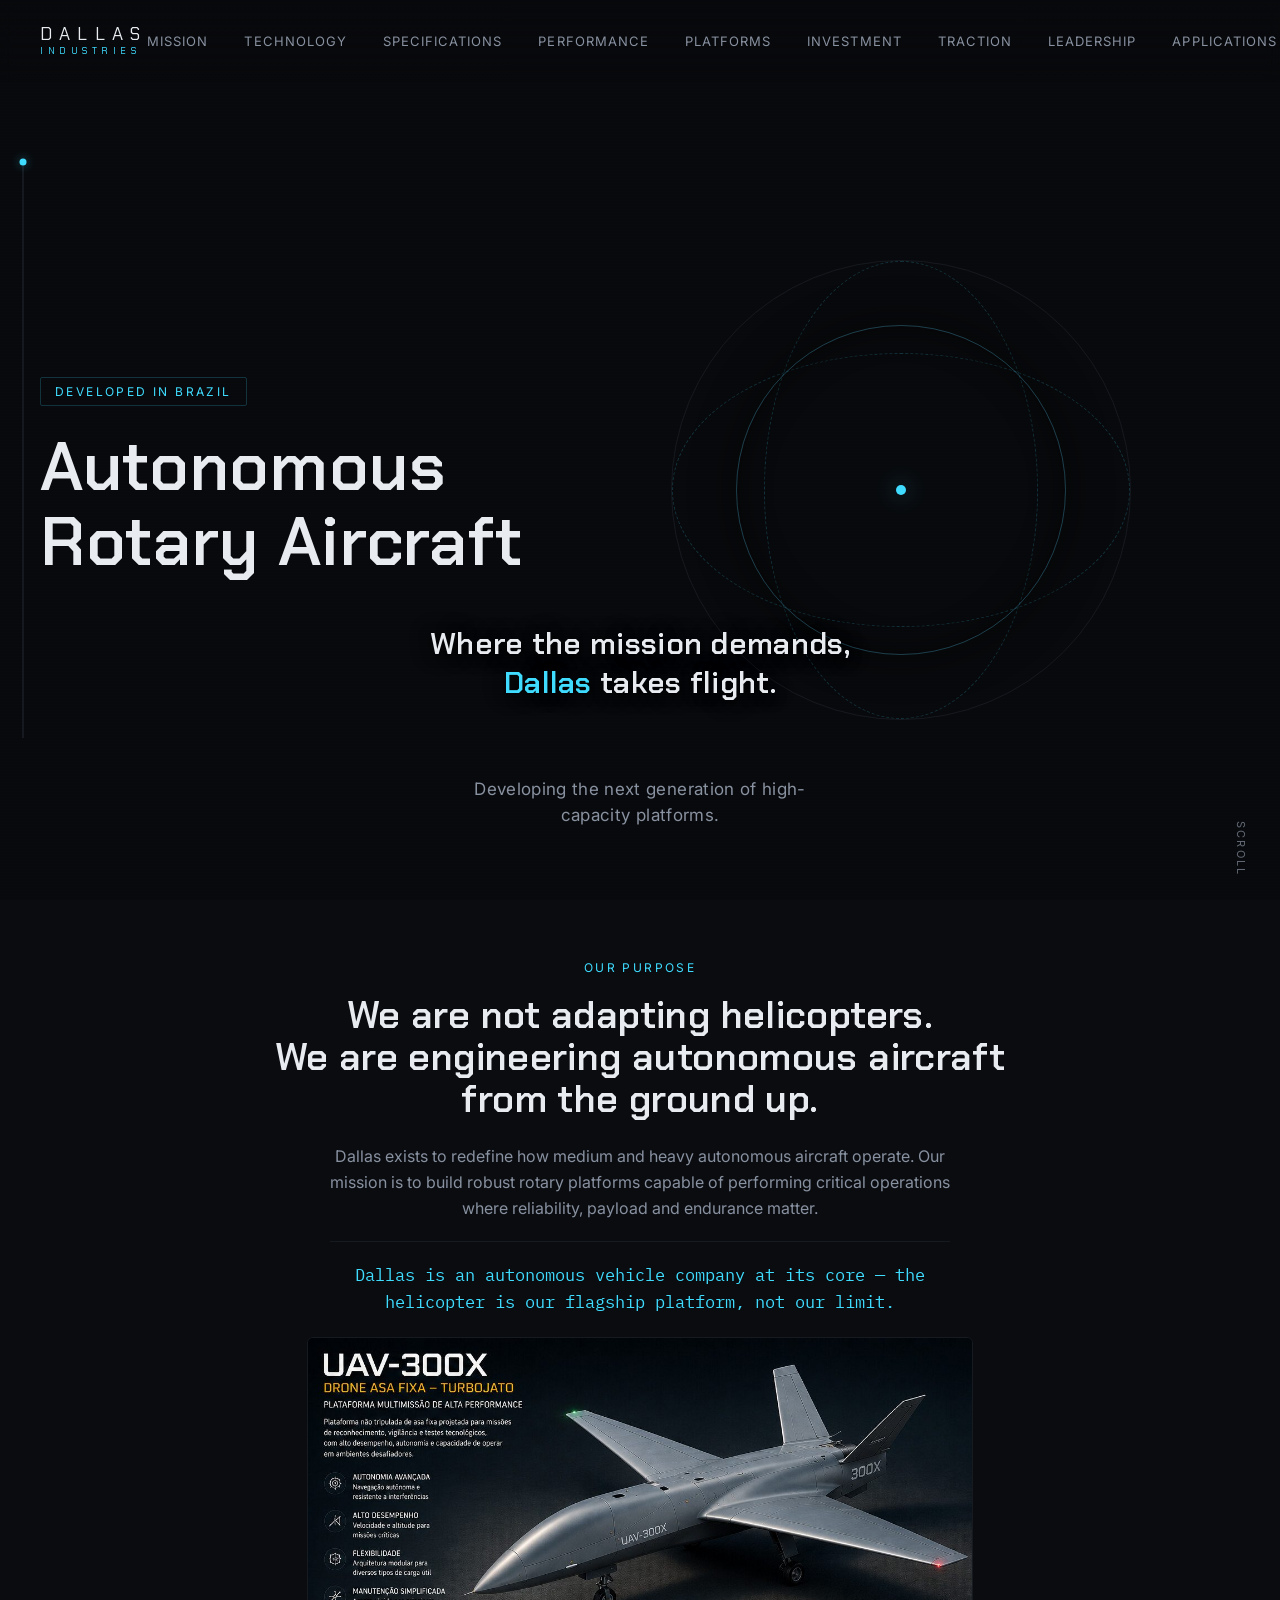
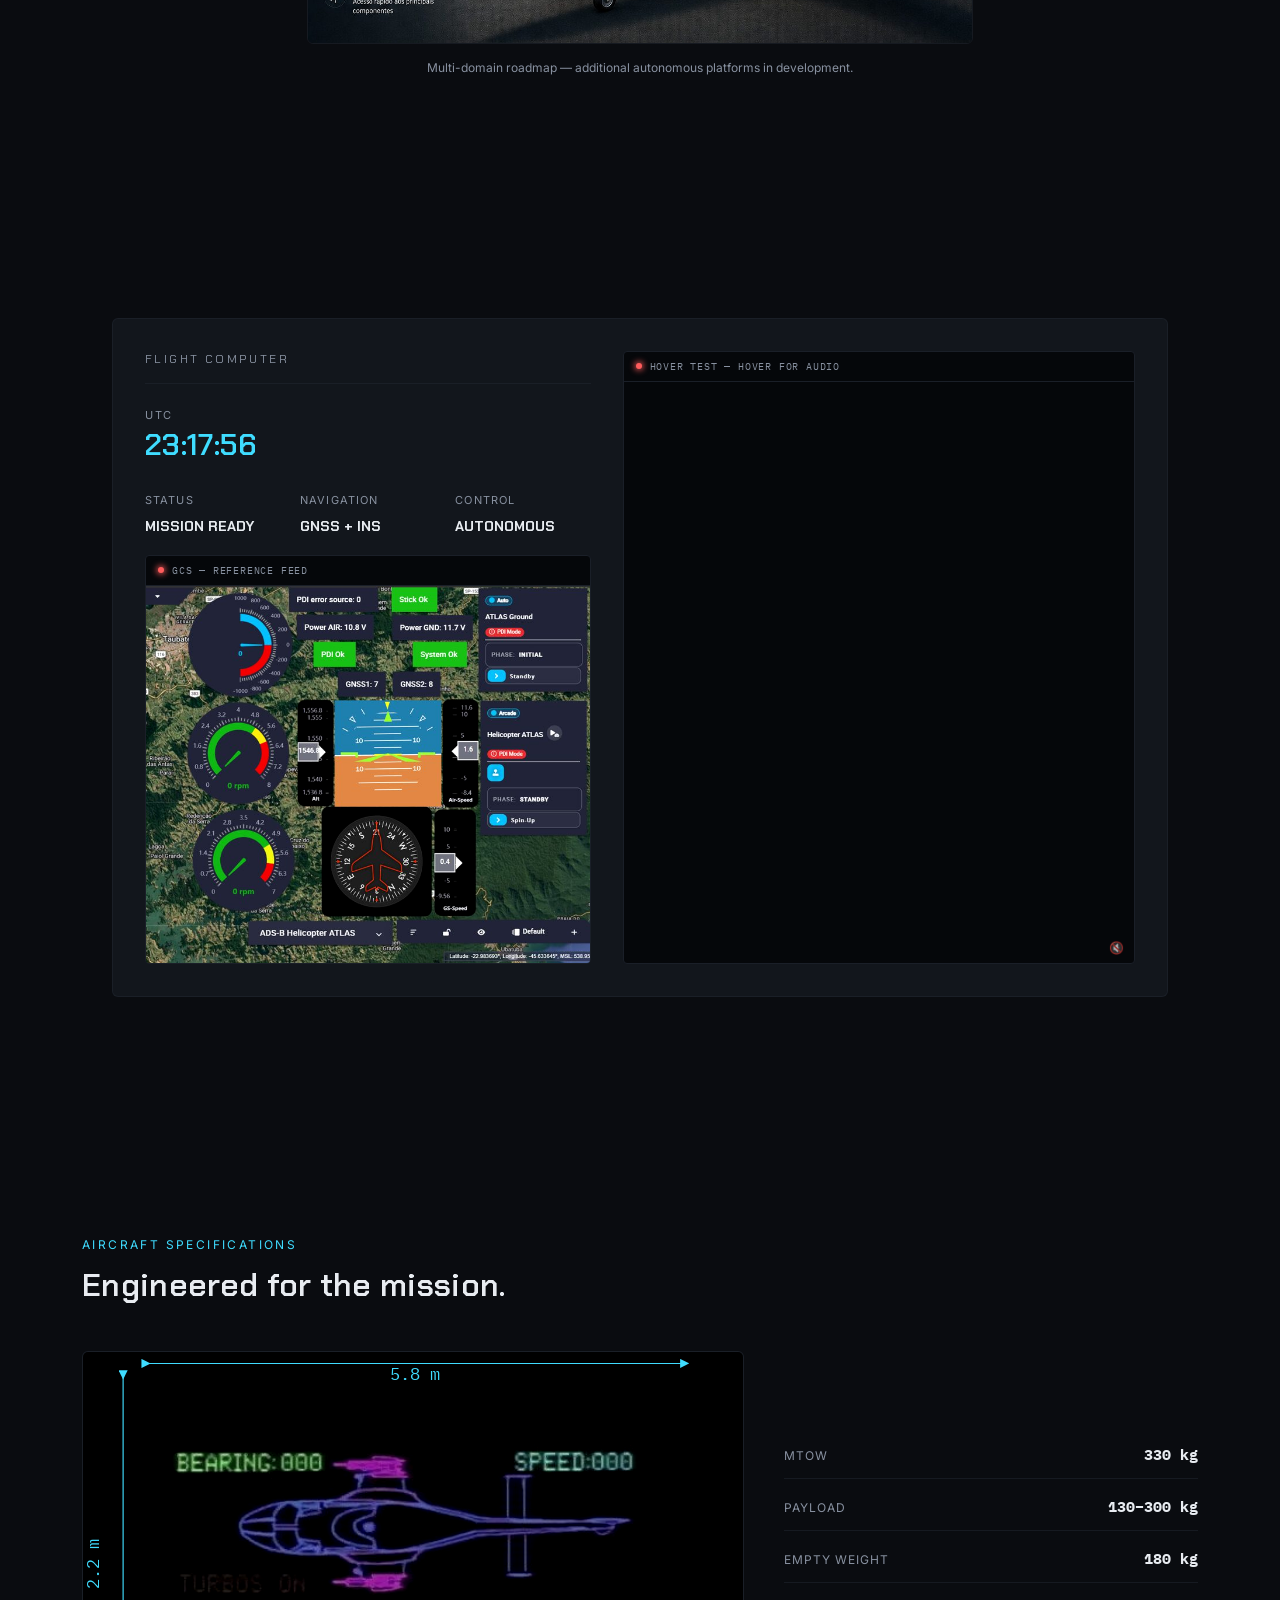
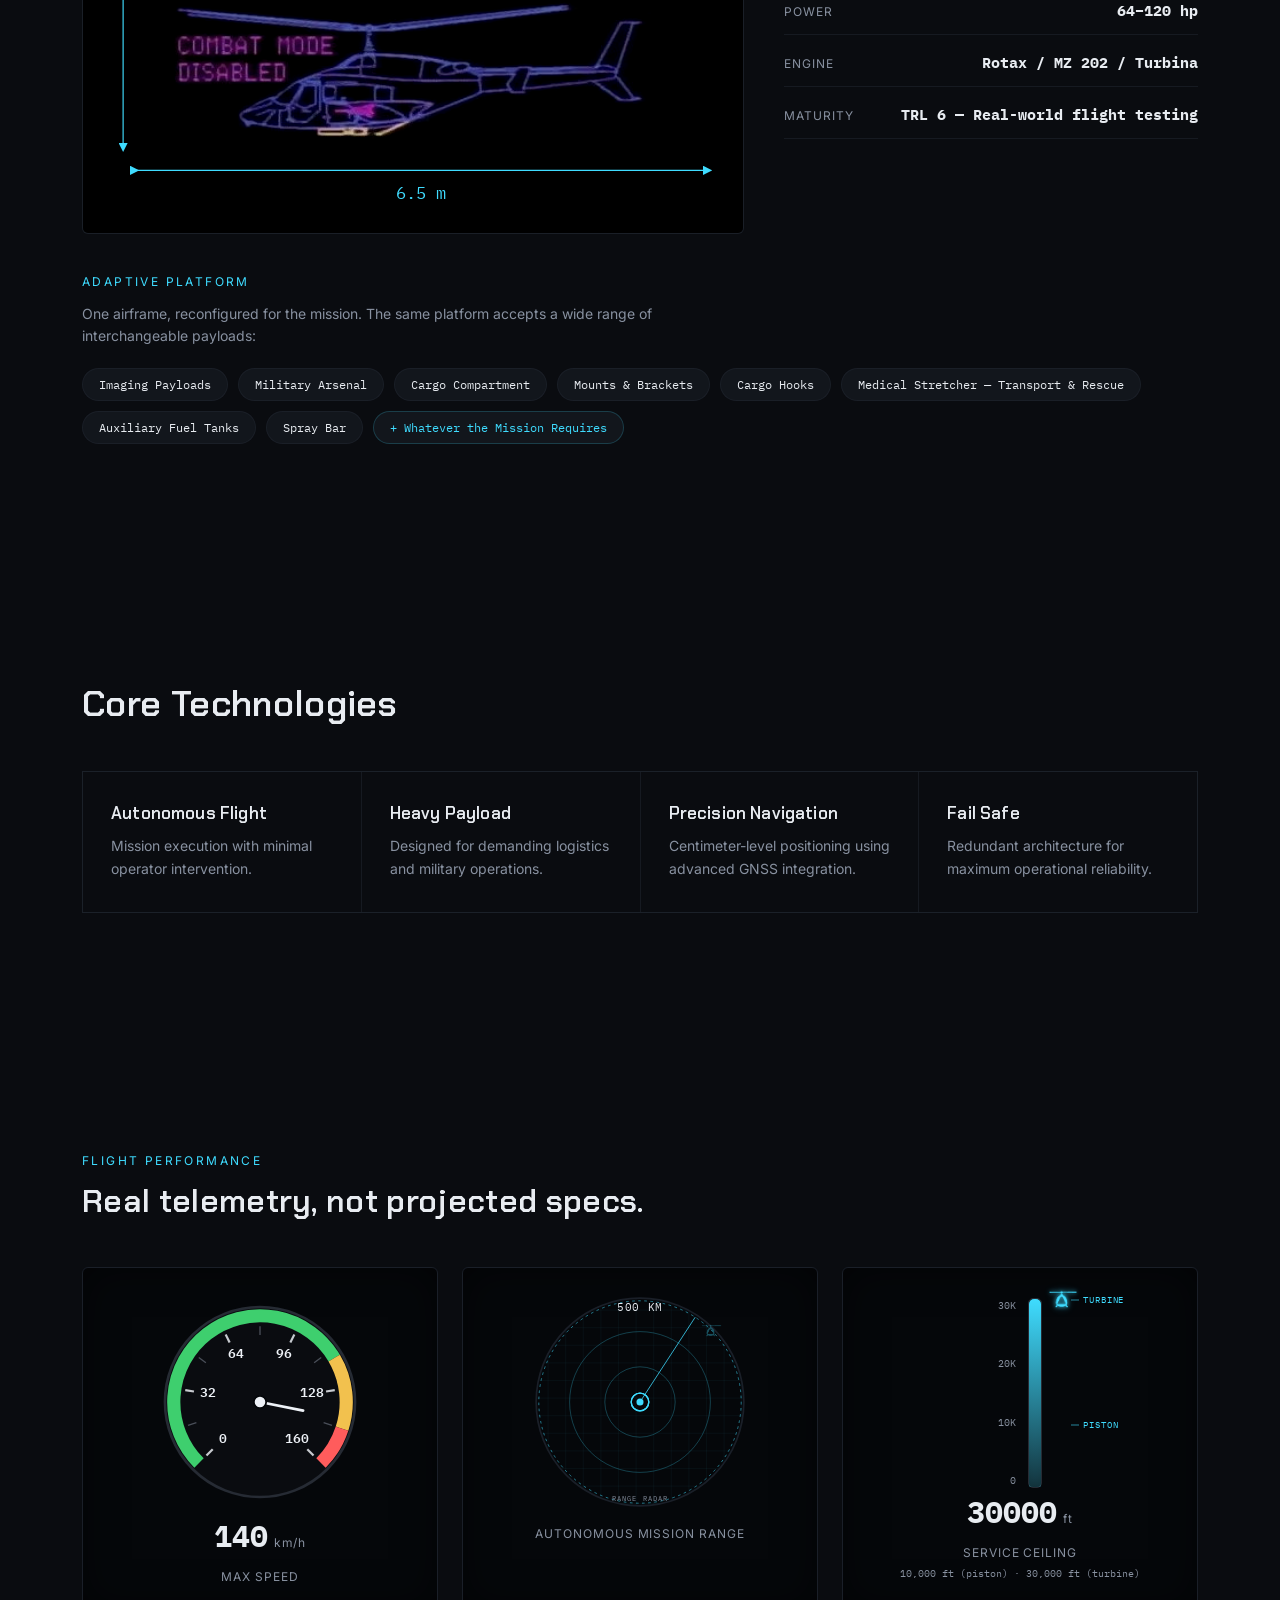
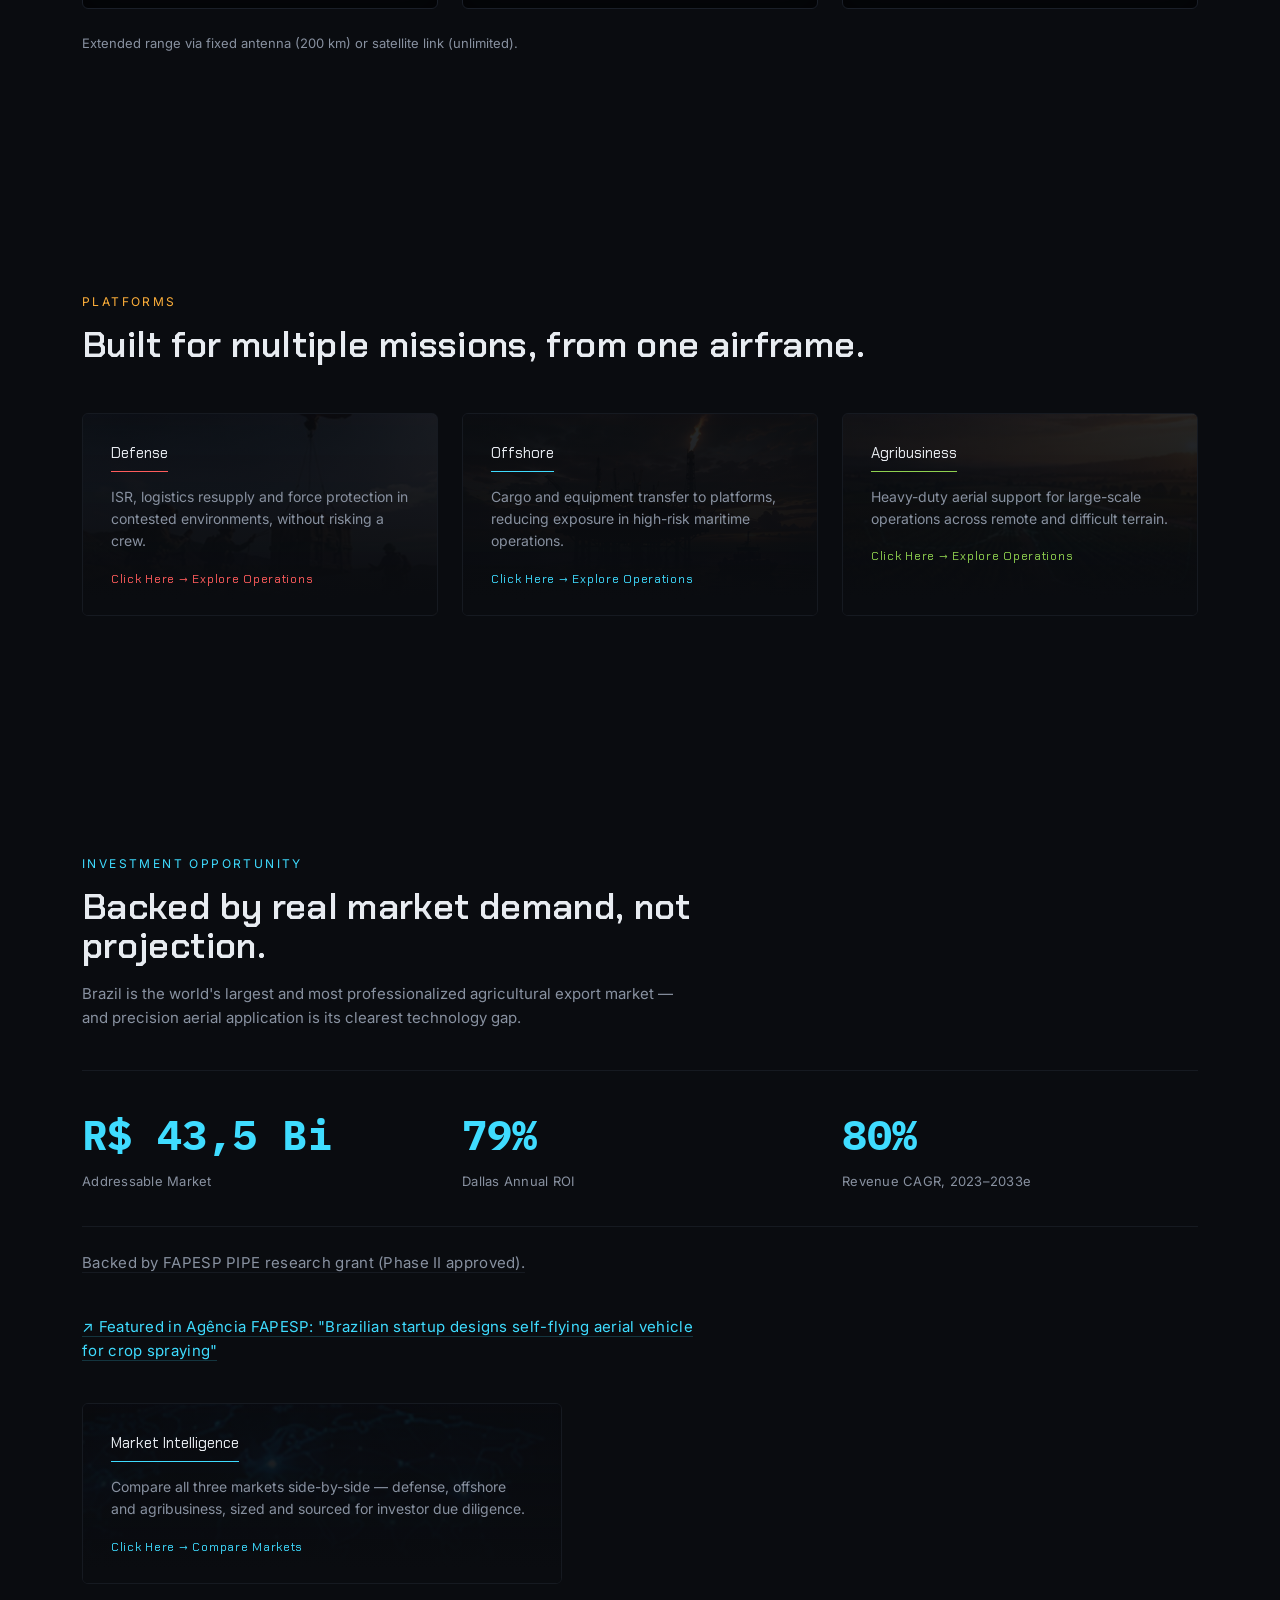
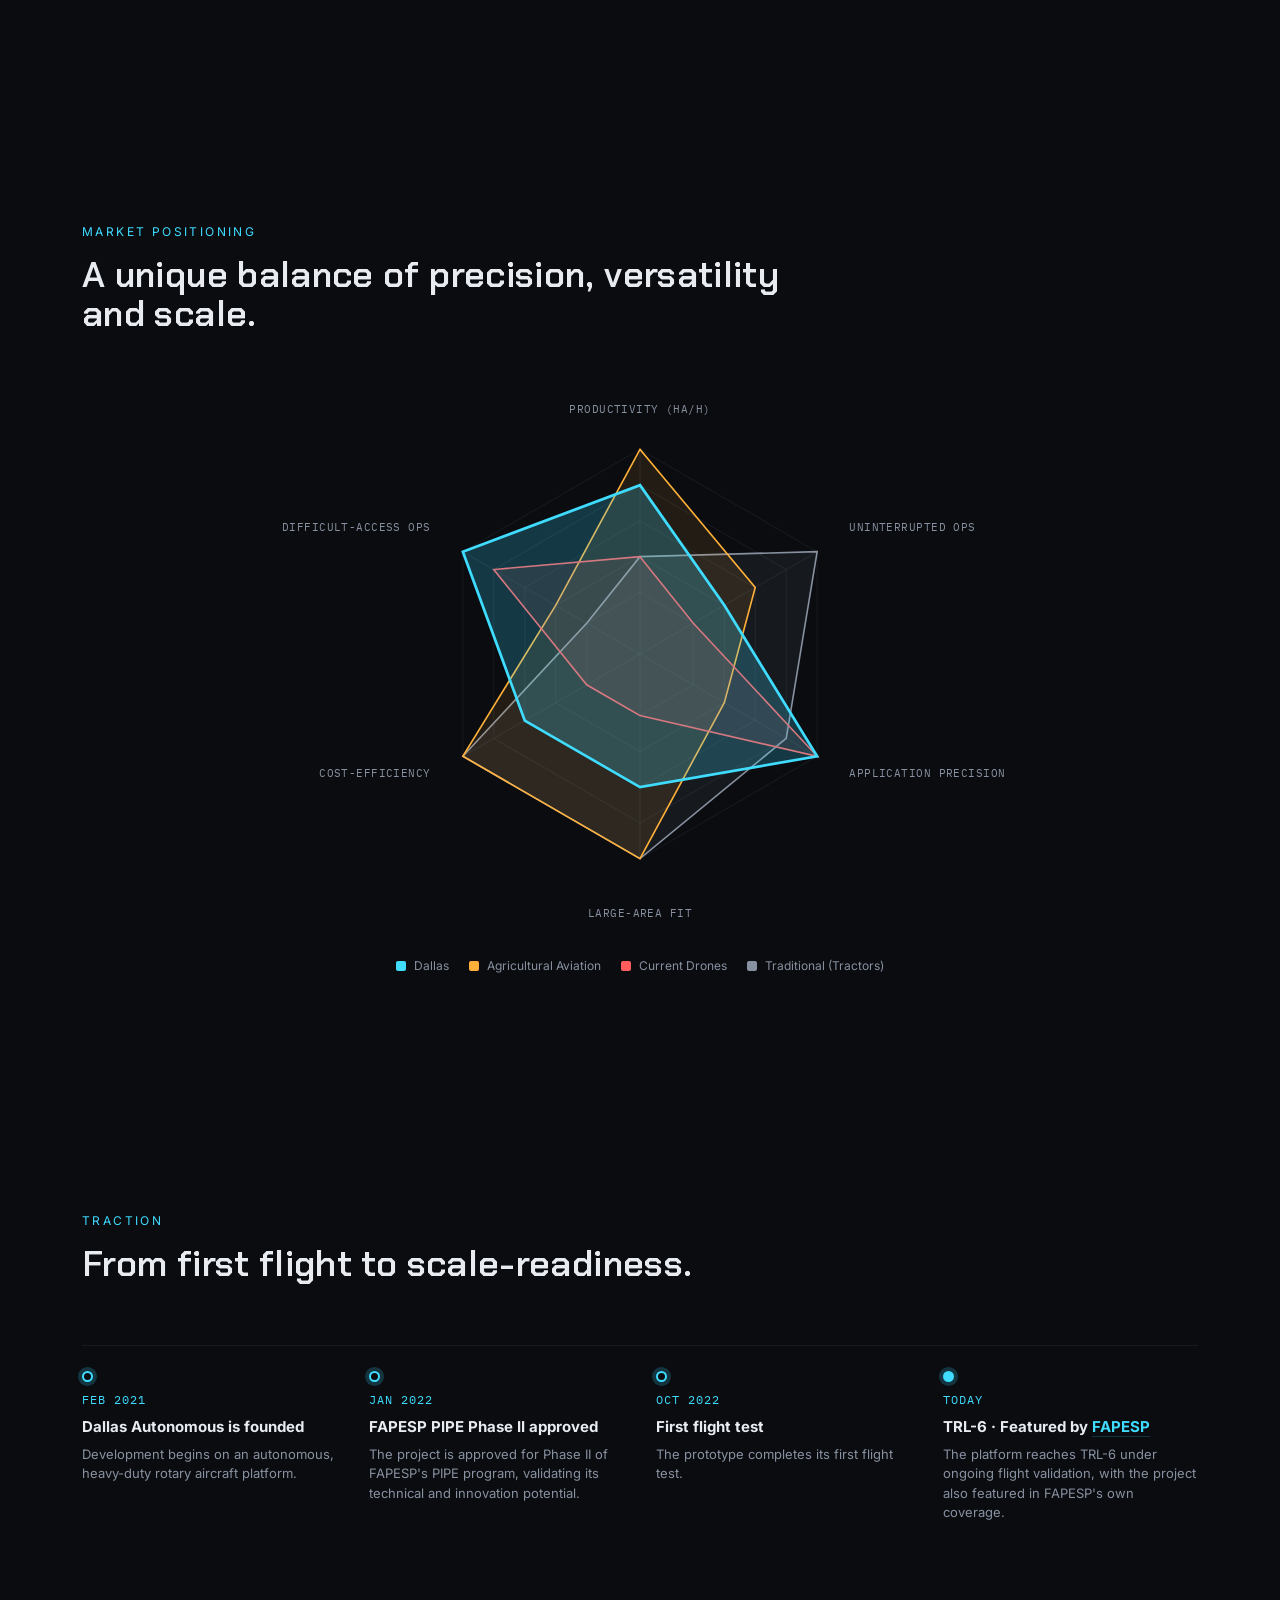
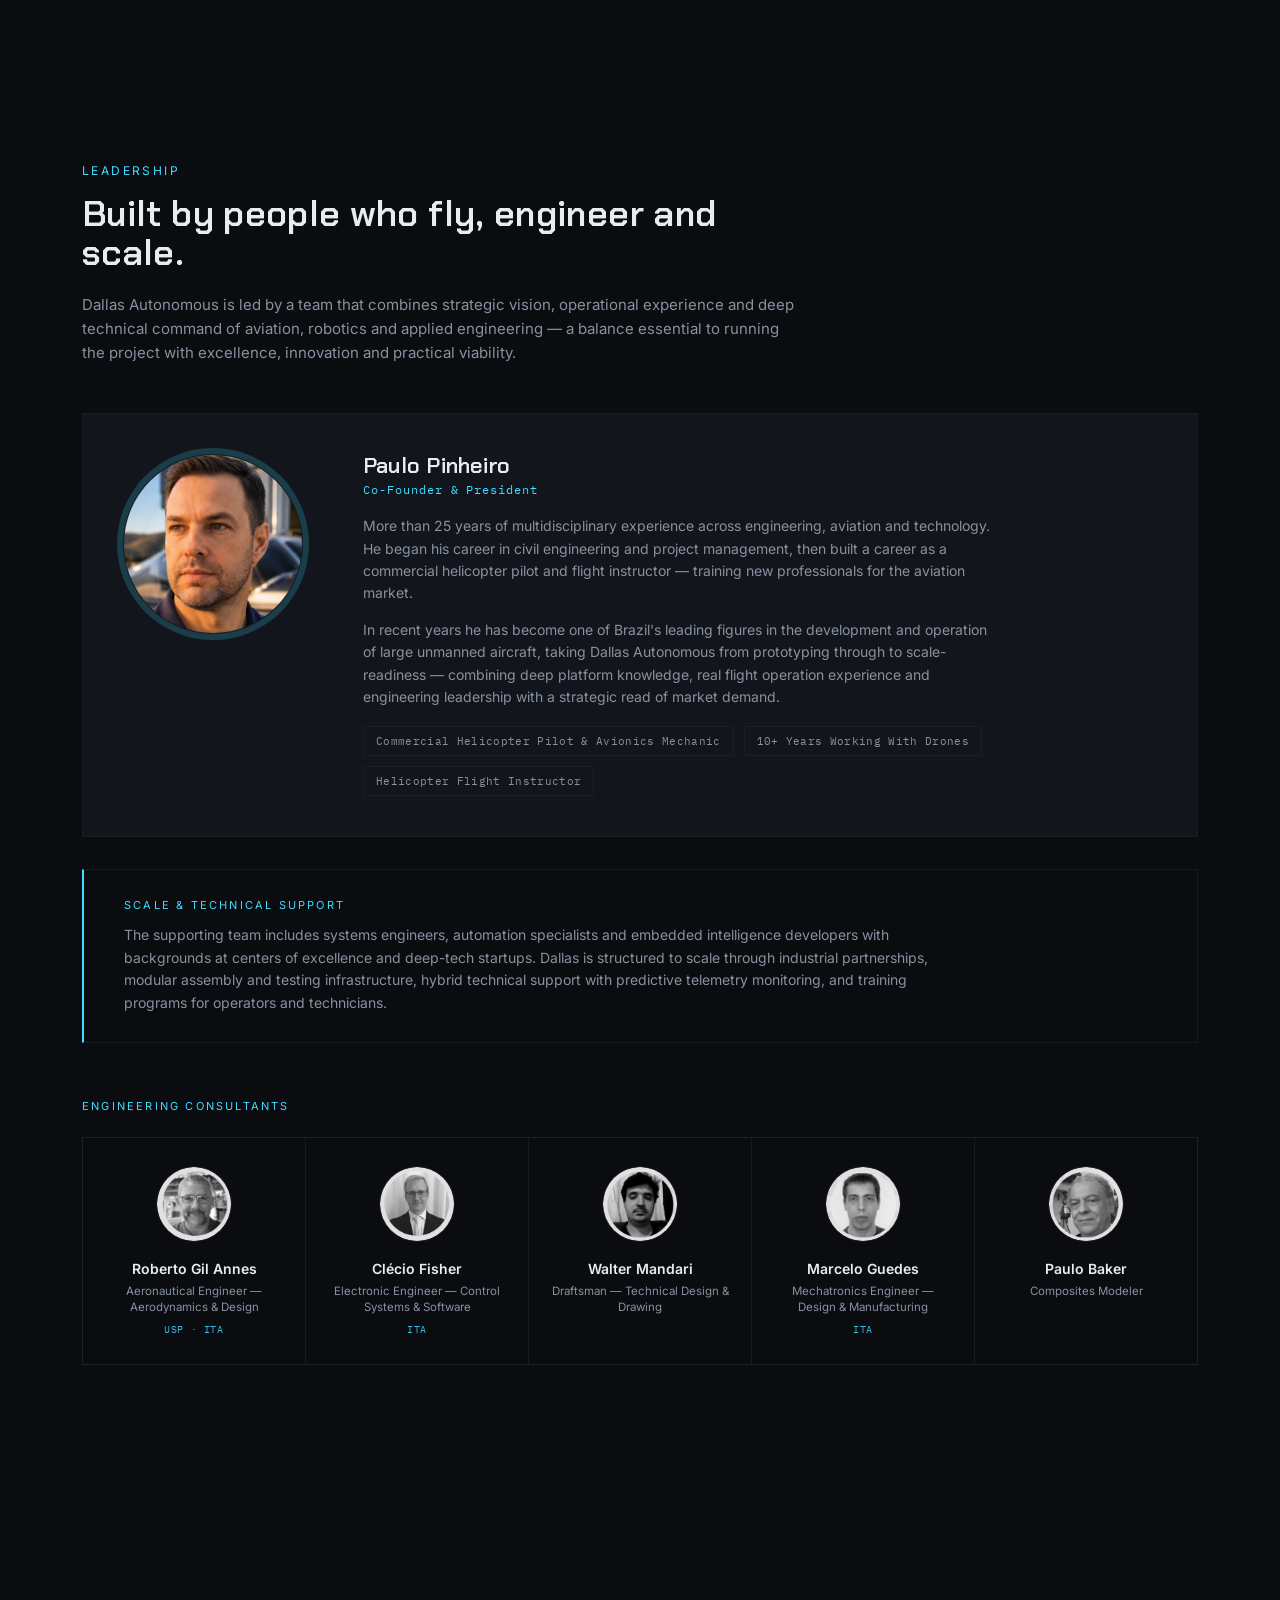
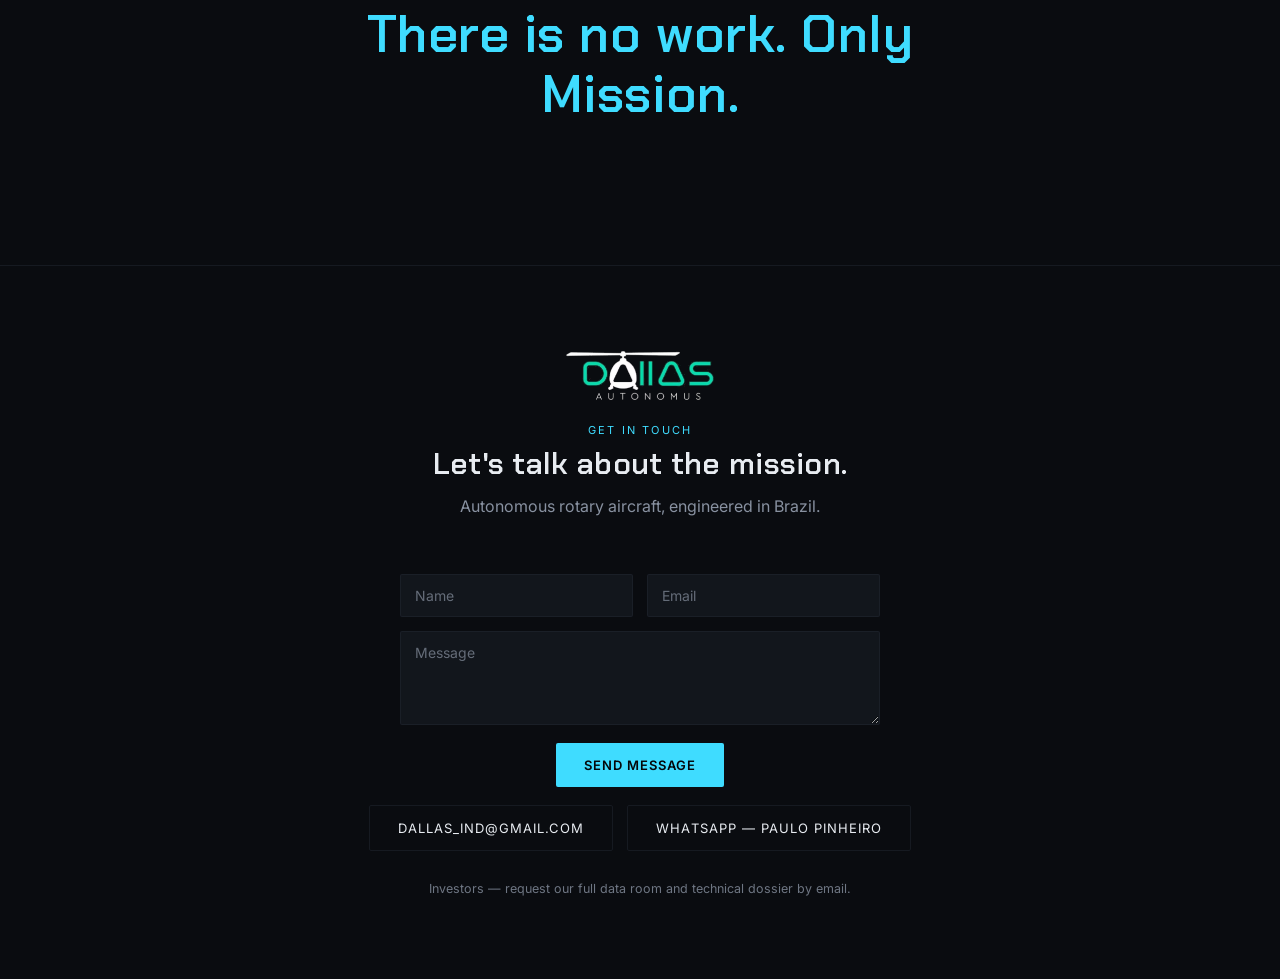
==== index.html @ c7288dfa "v3" ====
<!DOCTYPE html>
<html lang="en">
<head>
    <meta charset="UTF-8">
    <meta name="viewport" content="width=device-width, initial-scale=1.0">
    <title>Dallas Autonomous Systems</title>
    <meta name="description" content="Engineering the next generation of autonomous rotary aircraft.">

    <meta property="og:type" content="website">
    <meta property="og:site_name" content="Dallas Autonomous">
    <meta property="og:url" content="https://dallasaind.vercel.app/">
    <meta property="og:title" content="Dallas Autonomous — Autonomous Rotary Aircraft">
    <meta property="og:description" content="Engineering heavy-duty autonomous helicopter platforms for defense, offshore, agribusiness and critical missions. Developed in Brazil.">
    <meta property="og:image" content="https://dallasaind.vercel.app/og-image.jpg">
    <meta property="og:image:width" content="1200">
    <meta property="og:image:height" content="630">
    <meta name="twitter:card" content="summary_large_image">
    <meta name="twitter:title" content="Dallas Autonomous — Autonomous Rotary Aircraft">
    <meta name="twitter:description" content="Engineering heavy-duty autonomous helicopter platforms for defense, offshore, agribusiness and critical missions.">
    <meta name="twitter:image" content="https://dallasaind.vercel.app/og-image.jpg">

    <link rel="icon" href="favicon.ico" sizes="any">
    <link rel="icon" href="icons/favicon-32.png" type="image/png" sizes="32x32">
    <link rel="icon" href="icons/favicon-192.png" type="image/png" sizes="192x192">
    <link rel="apple-touch-icon" href="icons/apple-touch-icon.png">
    <link rel="preconnect" href="https://fonts.googleapis.com">
    <link rel="preconnect" href="https://fonts.gstatic.com" crossorigin>
    <link href="https://fonts.googleapis.com/css2?family=Chakra+Petch:wght@400;500;600;700&family=Inter:wght@300;400;500;600;700;800&family=IBM+Plex+Mono:wght@400;500;600&display=swap" rel="stylesheet">

    <link rel="stylesheet" href="style.css">

    <script type="application/ld+json">
    {
        "@context": "https://schema.org",
        "@type": "Organization",
        "name": "Dallas Autonomous",
        "url": "https://dallasaind.vercel.app/",
        "logo": "https://dallasaind.vercel.app/icons/favicon-512.png",
        "description": "Dallas Autonomous engineers heavy-duty autonomous rotary aircraft platforms for defense, offshore and agribusiness missions, developed in Brazil.",
        "email": "Dallas_Ind@gmail.com",
        "foundingDate": "2021-02",
        "address": {
            "@type": "PostalAddress",
            "addressCountry": "BR"
        }
    }
    </script>
</head>
<body>

    <!-- LOADER -->
    <div id="loader">
        <div class="loader-logo">DALLAS <span>INDUSTRIES</span></div>
        <div class="boot-log" id="bootLog" aria-hidden="true"></div>
        <div class="loader-line"></div>
    </div>

    <!-- SCROLL FLIGHT TRAIL -->
    <div class="scroll-trail" id="scrollTrail" aria-hidden="true">
        <div class="scroll-trail-fill" id="scrollTrailFill"></div>
        <div class="scroll-trail-dot" id="scrollTrailDot"></div>
    </div>

    <!-- HUD SCANLINE OVERLAY -->
    <div id="hud-overlay" aria-hidden="true"></div>

    <!-- BACKGROUND -->
    <div id="background-grid"></div>
    <div id="background-glow"></div>

    <!-- NAVBAR -->
    <header>
        <a href="index.html" class="logo"><span class="logo-main">DALLAS</span><span class="logo-sub">INDUSTRIES</span></a>
        <nav>
            <a href="#manifesto" data-i18n="nav.mission">Mission</a>
            <a href="#technology" data-i18n="nav.technology">Technology</a>
            <a href="#specifications" data-i18n="nav.specifications">Specifications</a>
            <a href="#performance" data-i18n="nav.performance">Performance</a>
            <a href="#platforms" data-i18n="nav.platforms">Platforms</a>
            <a href="#investment" data-i18n="nav.investment">Investment</a>
            <a href="#traction" data-i18n="nav.traction">Traction</a>
            <a href="#leadership" data-i18n="nav.leadership">Leadership</a>
            <a href="#applications" data-i18n="nav.applications">Applications</a>
            <a href="#contact" data-i18n="nav.contact">Contact</a>
        </nav>
        <div class="header-right">
            <div class="lang-switch" id="langSwitch" role="group" aria-label="Language">
                <button type="button" class="lang-btn active" data-lang="en" aria-pressed="true">EN</button>
                <span class="lang-divider">/</span>
                <button type="button" class="lang-btn" data-lang="pt" aria-pressed="false">PT</button>
            </div>
            <button class="nav-toggle" id="navToggle" aria-label="Open menu" aria-expanded="false">
                <span></span><span></span><span></span>
            </button>
        </div>
    </header>

    <!-- HERO -->
    <section class="hero">
        <div class="hero-bg">
            <video class="hero-video" id="heroVideo" muted playsinline preload="auto">
                <source src="hero-bg-video.mp4" type="video/mp4">
            </video>
            <div class="hero-bg-overlay"></div>
        </div>

        <div class="hero-content">
            <span class="tag" data-i18n="hero.tag">DEVELOPED IN BRAZIL</span>
            <h1 data-i18n-html="hero.title">Autonomous<br>Rotary Aircraft</h1>
        </div>

        <div class="hero-right">
            <div class="wireframe-circle">
                <div class="rotor rotor-horizontal"></div>
                <div class="rotor rotor-vertical"></div>
                <video class="hero-circle-video" autoplay muted loop playsinline>
                    <source src="hero-circle-loop.mp4" type="video/mp4">
                </video>
                <div class="core"></div>
            </div>
        </div>

        <div class="hero-slogan hero-slogan--skid">
            <span class="hero-slogan-bar"></span>
            <p data-i18n-html="hero.slogan">Where the mission demands, <span class="hero-slogan-accent">Dallas</span> takes flight.</p>
        </div>

        <p class="hero-desc-footer" data-i18n="hero.desc">
            Developing the next generation of high-capacity platforms.
        </p>
    </section>

    <!-- MANIFESTO -->
    <section class="manifesto" id="manifesto">
        <small data-i18n="manifesto.small">OUR PURPOSE</small>
        <h2 data-i18n-html="manifesto.title">
            We are not adapting helicopters.<br>
            We are engineering autonomous aircraft from the ground up.
        </h2>
        <p data-i18n="manifesto.desc">
            Dallas exists to redefine how medium and heavy autonomous aircraft
            operate. Our mission is to build robust rotary platforms capable of
            performing critical operations where reliability, payload and
            endurance matter.
        </p>
        <p class="manifesto-note" data-i18n="manifesto.note">
            Dallas is an autonomous vehicle company at its core — the helicopter
            is our flagship platform, not our limit.
        </p>
        <img src="uav-300x.jpg" alt="Dallas UAV-300X fixed-wing platform concept" class="manifesto-visual manifesto-visual--secondary" loading="lazy">
        <p class="manifesto-caption" data-i18n="manifesto.roadmapCaption">Multi-domain roadmap — additional autonomous platforms in development.</p>
    </section>

    <!-- COCKPIT PANEL -->
    <section class="cockpit-panel reveal">
        <div class="instrument">
            <div class="instrument-main">
                <div class="instrument-header" data-i18n="cockpit.header">FLIGHT COMPUTER</div>

                <div class="instrument-time">
                    <div>
                        <span>UTC</span>
                        <h2 id="utcClock">00:00:00</h2>
                    </div>
                </div>

                <div class="instrument-data">
                    <div>
                        <small data-i18n="cockpit.status">STATUS</small>
                        <strong data-i18n="cockpit.statusValue">MISSION READY</strong>
                    </div>
                    <div>
                        <small data-i18n="cockpit.navigation">NAVIGATION</small>
                        <strong>GNSS + INS</strong>
                    </div>
                    <div>
                        <small data-i18n="cockpit.control">CONTROL</small>
                        <strong data-i18n="cockpit.controlValue">AUTONOMOUS</strong>
                    </div>
                </div>

                <div class="instrument-clip">
                    <div class="instrument-feed-bar">
                        <span class="feed-dot"></span>
                        <span data-i18n="cockpit.feedLabel">GCS — REFERENCE FEED</span>
                    </div>
                    <img src="gcs-feed.jpg" alt="Dallas ground control station interface" class="gcs-thumb" loading="lazy">
                </div>
            </div>

            <div class="instrument-feed" id="instrumentClip">
                <div class="instrument-feed-bar">
                    <span class="feed-dot"></span>
                    <span data-i18n="cockpit.clipLabel">HOVER TEST — HOVER FOR AUDIO</span>
                </div>
                <video id="hoverClipVideo" autoplay muted loop playsinline preload="metadata">
                    <source src="hover-test.mp4" type="video/mp4">
                </video>
            </div>
        </div>
    </section>

    <!-- AIRCRAFT SPECIFICATIONS -->
    <section class="blueprint reveal" id="specifications">
        <small data-i18n="blueprint.small">AIRCRAFT SPECIFICATIONS</small>
        <h2 data-i18n="blueprint.title">Engineered for the mission.</h2>

        <div class="blueprint-grid">
            <div class="blueprint-diagram">
                <img src="aircraft-profile.jpg" alt="Dallas Autonomous helicopter — real prototype" class="blueprint-photo" loading="lazy">
                <svg class="blueprint-overlay" viewBox="0 0 576 420" xmlns="http://www.w3.org/2000/svg" role="img" aria-label="Aircraft dimension overlay">
                    <defs>
                        <marker id="arrow" markerWidth="8" markerHeight="8" refX="4" refY="4" orient="auto">
                            <path d="M0,0 L8,4 L0,8 Z" fill="var(--accent)"></path>
                        </marker>
                    </defs>

                    <line x1="55" y1="10" x2="525" y2="10" class="dim-line" marker-start="url(#arrow)" marker-end="url(#arrow)"></line>
                    <text x="290" y="24" class="dim-label" text-anchor="middle">5.8 m</text>

                    <line x1="35" y1="20" x2="35" y2="345" class="dim-line" marker-start="url(#arrow)" marker-end="url(#arrow)"></line>
                    <text x="14" y="185" class="dim-label" text-anchor="middle" transform="rotate(-90 14 185)">2.2 m</text>

                    <line x1="45" y1="365" x2="545" y2="365" class="dim-line" marker-start="url(#arrow)" marker-end="url(#arrow)"></line>
                    <text x="295" y="390" class="dim-label" text-anchor="middle">6.5 m</text>
                </svg>
            </div>

            <div class="blueprint-specs">
                <div><small data-i18n="blueprint.mtow">MTOW</small><strong>330 kg</strong></div>
                <div><small data-i18n="blueprint.payload">Payload</small><strong>130–300 kg</strong></div>
                <div><small data-i18n="blueprint.empty">Empty Weight</small><strong>180 kg</strong></div>
                <div><small data-i18n="blueprint.power">Power</small><strong>64–120 hp</strong></div>
                <div><small data-i18n="blueprint.engine">Engine</small><strong>Rotax / MZ 202 / Turbina</strong></div>
                <div><small data-i18n="blueprint.trl">Maturity</small><strong data-i18n="blueprint.trlValue">TRL 6 — Real-world flight testing</strong></div>
            </div>
        </div>

        <div class="modular-block">
            <small data-i18n="blueprint.modularTitle">ADAPTIVE PLATFORM</small>
            <p data-i18n="blueprint.modularDesc">One airframe, reconfigured for the mission. The same platform accepts a wide range of interchangeable payloads:</p>
            <div class="modular-tags">
                <span data-i18n="blueprint.modular1">Imaging Payloads</span>
                <span data-i18n="blueprint.modular2">Military Arsenal</span>
                <span data-i18n="blueprint.modular3">Cargo Compartment</span>
                <span data-i18n="blueprint.modular4">Mounts &amp; Brackets</span>
                <span data-i18n="blueprint.modular5">Cargo Hooks</span>
                <span data-i18n="blueprint.modular6">Medical Stretcher — Transport &amp; Rescue</span>
                <span data-i18n="blueprint.modular7">Auxiliary Fuel Tanks</span>
                <span data-i18n="blueprint.modular8">Spray Bar</span>
                <span class="modular-tag--custom" data-i18n="blueprint.modular9">+ Whatever the Mission Requires</span>
            </div>
        </div>
    </section>

    <!-- TECHNOLOGIES -->
    <section class="technology reveal" id="technology">
        <h2 data-i18n="technology.title">Core Technologies</h2>

        <div class="tech-grid">
            <div class="tech-card">
                <h3 data-i18n="technology.card1.title">Autonomous Flight</h3>
                <p data-i18n="technology.card1.desc">Mission execution with minimal operator intervention.</p>
            </div>
            <div class="tech-card">
                <h3 data-i18n="technology.card2.title">Heavy Payload</h3>
                <p data-i18n="technology.card2.desc">Designed for demanding logistics and military operations.</p>
            </div>
            <div class="tech-card">
                <h3 data-i18n="technology.card3.title">Precision Navigation</h3>
                <p data-i18n="technology.card3.desc">Centimeter-level positioning using advanced GNSS integration.</p>
            </div>
            <div class="tech-card">
                <h3 data-i18n="technology.card4.title">Fail Safe</h3>
                <p data-i18n="technology.card4.desc">Redundant architecture for maximum operational reliability.</p>
            </div>
        </div>
    </section>

    <!-- FLIGHT PERFORMANCE -->
    <section class="performance reveal" id="performance">
        <small data-i18n="performance.small">FLIGHT PERFORMANCE</small>
        <h2 data-i18n="performance.title">Real telemetry, not projected specs.</h2>

        <div class="gauges-grid">
            <div class="gauge" data-value="140" data-max="160" data-unit="km/h">
                <div class="gauge-dial"></div>
                <p class="gauge-label" data-i18n="performance.max">Max Speed</p>
            </div>

            <div class="gauge gauge--map">
                <div class="map-radar">
                    <svg viewBox="0 0 250 250" xmlns="http://www.w3.org/2000/svg" xmlns:xlink="http://www.w3.org/1999/xlink">
                        <defs>
                            <pattern id="mapGrid" width="20" height="20" patternUnits="userSpaceOnUse">
                                <path d="M 20 0 L 0 0 0 20" class="map-grid-line"></path>
                            </pattern>
                        </defs>
                        <circle cx="125" cy="125" r="118" class="map-bg"></circle>
                        <circle cx="125" cy="125" r="118" fill="url(#mapGrid)" class="map-grid-clip"></circle>

                        <circle cx="125" cy="125" r="40" class="map-ring"></circle>
                        <circle cx="125" cy="125" r="80" class="map-ring"></circle>
                        <circle cx="125" cy="125" r="115" class="map-ring map-ring--outer"></circle>

                        <circle cx="125" cy="125" r="10" class="map-ping"></circle>
                        <circle cx="125" cy="125" r="10" class="map-ping map-ping--delay"></circle>

                        <g class="map-sweep-group" id="mapSweep">
                            <line x1="125" y1="125" x2="125" y2="10" class="map-sweep"></line>
                        </g>

                        <circle cx="125" cy="125" r="118" class="map-outline"></circle>
                        <circle cx="125" cy="125" r="4" class="map-center"></circle>

                        <image href="icons/logo-mark.png" xlink:href="icons/logo-mark.png" x="195.3" y="37" width="22" height="13.6" class="map-blip"></image>

                        <text x="125" y="22" class="map-label" text-anchor="middle">500 KM</text>
                        <text x="125" y="238" class="map-label map-label--dim" text-anchor="middle">RANGE RADAR</text>
                    </svg>
                </div>
                <p class="gauge-label" data-i18n="performance.range">Autonomous Mission Range</p>
            </div>

            <div class="gauge gauge--altimeter" data-value="30000" data-max="30000" data-unit="ft">
                <div class="altimeter">
                    <div class="altimeter-scale">
                        <span>30K</span>
                        <span>20K</span>
                        <span>10K</span>
                        <span>0</span>
                    </div>
                    <div class="altimeter-track">
                        <div class="altimeter-fill"></div>
                        <img src="icons/logo-mark.png" class="altimeter-marker" alt="">
                        <span class="altimeter-tag altimeter-tag--piston" style="bottom:33.33%;" data-i18n="performance.ceilingPiston">PISTON</span>
                        <span class="altimeter-tag altimeter-tag--turbine" style="bottom:100%;" data-i18n="performance.ceilingTurbine">TURBINE</span>
                    </div>
                </div>
                <div class="dial-readout"><strong class="gauge-number">0</strong><span>ft</span></div>
                <p class="gauge-label" data-i18n="performance.ceiling">Service Ceiling</p>
                <p class="gauge-subnote" data-i18n="performance.ceilingNote">10,000 ft (piston) · 30,000 ft (turbine)</p>
            </div>
        </div>
        <p class="performance-note" data-i18n="performance.note">Extended range via fixed antenna (200 km) or satellite link (unlimited).</p>
    </section>

    <!-- PLATFORMS -->
    <section class="platforms reveal" id="platforms">
        <small data-i18n="platforms.small">PLATFORMS</small>
        <h2 data-i18n="platforms.title">Built for multiple missions, from one airframe.</h2>
        <div class="platforms-grid">
            <a href="platform-defense.html" class="platform-card platform-card--defense">
                <span class="platform-index" data-i18n="platforms.defense.name">Defense</span>
                <p data-i18n="platforms.defense.desc">ISR, logistics resupply and force protection in contested environments, without risking a crew.</p>
                <span class="platform-explore" data-i18n="platforms.explore">Click Here → Explore Operations</span>
            </a>
            <a href="platform-offshore.html" class="platform-card platform-card--offshore">
                <span class="platform-index" data-i18n="platforms.offshore.name">Offshore</span>
                <p data-i18n="platforms.offshore.desc">Cargo and equipment transfer to platforms, reducing exposure in high-risk maritime operations.</p>
                <span class="platform-explore" data-i18n="platforms.explore">Click Here → Explore Operations</span>
            </a>
            <a href="platform-agribusiness.html" class="platform-card platform-card--agro">
                <span class="platform-index" data-i18n="platforms.agro.name">Agribusiness</span>
                <p data-i18n="platforms.agro.desc">Heavy-duty aerial support for large-scale operations across remote and difficult terrain.</p>
                <span class="platform-explore" data-i18n="platforms.explore">Click Here → Explore Operations</span>
            </a>
        </div>
    </section>

    <!-- INVESTMENT OPPORTUNITY -->
    <section class="investment reveal" id="investment">
        <small data-i18n="investment.small">INVESTMENT OPPORTUNITY</small>
        <h2 data-i18n="investment.title">Backed by real market demand, not projection.</h2>
        <p data-i18n="investment.desc">Brazil is the world's largest and most professionalized agricultural export market — and precision aerial application is its clearest technology gap.</p>

        <div class="investment-grid">
            <div class="investment-stat">
                <strong>R$ 43,5 Bi</strong>
                <span data-i18n="investment.market">Addressable Market</span>
            </div>
            <div class="investment-stat">
                <strong>79%</strong>
                <span data-i18n="investment.roi">Dallas Annual ROI <em data-i18n="investment.roiNote">(vs. 56% market avg.)</em></span>
            </div>
            <div class="investment-stat">
                <strong>80%</strong>
                <span data-i18n="investment.cagr">Revenue CAGR, 2023–2033e</span>
            </div>
        </div>
        <p class="investment-footnote"><a href="https://bv.fapesp.br/pt/auxilios/111413/desenvolvimento-e-operacao-de-vantsdrones-autonomos-para-o-setor-agricola-com-alta-alta-capacidade-d/" target="_blank" rel="noopener" data-i18n="investment.footnote">Backed by FAPESP PIPE research grant (Phase II approved).</a></p>
        <p class="investment-footnote investment-footnote--press">
            <a href="https://agencia.fapesp.br/brazilian-startup-designs-self-flying-aerial-vehicle-for-crop-spraying/51590" target="_blank" rel="noopener" data-i18n="investment.pressLink">↗ Featured in Agência FAPESP: "Brazilian startup designs self-flying aerial vehicle for crop spraying"</a>
        </p>

        <a href="market-intelligence.html" class="platform-card platform-card--market-intel">
            <span class="platform-index" data-i18n="investment.mi.name">Market Intelligence</span>
            <p data-i18n="investment.mi.desc">Compare all three markets side-by-side — defense, offshore and agribusiness, sized and sourced for investor due diligence.</p>
            <span class="platform-explore" data-i18n="investment.mi.cta">Click Here → Compare Markets</span>
        </a>
    </section>

    <!-- MARKET POSITIONING -->
    <section class="positioning reveal">
        <small data-i18n="positioning.small">MARKET POSITIONING</small>
        <h2 data-i18n="positioning.title">A unique balance of precision, versatility and scale.</h2>

        <div class="radar-wrap">
            <svg viewBox="0 0 520 520" class="radar-chart" role="img" aria-label="Comparison radar chart: Dallas vs traditional tractors, agricultural aviation and current drones">
                <g class="radar-grid">
                    <polygon points="260.0,202.8 309.5,231.4 309.5,288.6 260.0,317.2 210.5,288.6 210.5,231.4"></polygon>
                    <polygon points="260.0,169.6 338.3,214.8 338.3,305.2 260.0,350.4 181.7,305.2 181.7,214.8"></polygon>
                    <polygon points="260.0,136.4 367.0,198.2 367.0,321.8 260.0,383.6 153.0,321.8 153.0,198.2"></polygon>
                    <polygon points="260.0,103.2 395.8,181.6 395.8,338.4 260.0,416.8 124.2,338.4 124.2,181.6"></polygon>
                    <polygon points="260.0,70.0 424.5,165.0 424.5,355.0 260.0,450.0 95.5,355.0 95.5,165.0" class="radar-grid-outer"></polygon>
                </g>
                <g class="radar-axes">
                    <line x1="260" y1="260" x2="260.0" y2="70.0"></line>
                    <line x1="260" y1="260" x2="424.5" y2="165.0"></line>
                    <line x1="260" y1="260" x2="424.5" y2="355.0"></line>
                    <line x1="260" y1="260" x2="260.0" y2="450.0"></line>
                    <line x1="260" y1="260" x2="95.5" y2="355.0"></line>
                    <line x1="260" y1="260" x2="95.5" y2="165.0"></line>
                </g>

                <polygon points="260.0,169.6 424.5,165.0 395.8,338.4 260.0,450.0 95.5,355.0 210.5,231.4" class="radar-series radar-series--traditional"></polygon>
                <polygon points="260.0,70.0 367.0,198.2 338.3,305.2 260.0,450.0 95.5,355.0 181.7,214.8" class="radar-series radar-series--agaviation"></polygon>
                <polygon points="260.0,169.6 309.5,231.4 424.5,355.0 260.0,317.2 210.5,288.6 124.2,181.6" class="radar-series radar-series--drones"></polygon>
                <polygon points="260.0,103.2 338.3,214.8 424.5,355.0 260.0,383.6 153.0,321.8 95.5,165.0" class="radar-series radar-series--dallas"></polygon>

                <g class="radar-labels">
                    <text x="260.0" y="36.1" text-anchor="middle" data-i18n="positioning.axis1">PRODUCTIVITY (HA/H)</text>
                    <text x="454.4" y="146.1" text-anchor="start" data-i18n="positioning.axis2">UNINTERRUPTED OPS</text>
                    <text x="454.4" y="373.9" text-anchor="start" data-i18n="positioning.axis3">APPLICATION PRECISION</text>
                    <text x="260.0" y="503.9" text-anchor="middle" data-i18n="positioning.axis4">LARGE-AREA FIT</text>
                    <text x="65.6" y="373.9" text-anchor="end" data-i18n="positioning.axis5">COST-EFFICIENCY</text>
                    <text x="65.6" y="146.1" text-anchor="end" data-i18n="positioning.axis6">DIFFICULT-ACCESS OPS</text>
                </g>
            </svg>

            <div class="radar-legend">
                <span class="legend-item"><i class="legend-swatch legend-swatch--dallas"></i><span data-i18n="positioning.legendDallas">Dallas</span></span>
                <span class="legend-item"><i class="legend-swatch legend-swatch--agaviation"></i><span data-i18n="positioning.legendAg">Agricultural Aviation</span></span>
                <span class="legend-item"><i class="legend-swatch legend-swatch--drones"></i><span data-i18n="positioning.legendDrones">Current Drones</span></span>
                <span class="legend-item"><i class="legend-swatch legend-swatch--traditional"></i><span data-i18n="positioning.legendTraditional">Traditional (Tractors)</span></span>
            </div>
        </div>
    </section>

    <!-- TRACTION / MILESTONES -->
    <section class="traction reveal" id="traction">
        <small data-i18n="traction.small">TRACTION</small>
        <h2 data-i18n="traction.title">From first flight to scale-readiness.</h2>

        <div class="timeline-track">
            <div class="timeline-node">
                <span class="timeline-dot"></span>
                <span class="timeline-date">FEB 2021</span>
                <h4 data-i18n="traction.m1title">Dallas Autonomous is founded</h4>
                <p data-i18n="traction.m1desc">Development begins on an autonomous, heavy-duty rotary aircraft platform.</p>
            </div>
            <div class="timeline-node">
                <span class="timeline-dot"></span>
                <span class="timeline-date">JAN 2022</span>
                <h4 data-i18n="traction.m2title">FAPESP PIPE Phase II approved</h4>
                <p data-i18n="traction.m2desc">The project is approved for Phase II of FAPESP's PIPE program, validating its technical and innovation potential.</p>
            </div>
            <div class="timeline-node">
                <span class="timeline-dot"></span>
                <span class="timeline-date">OCT 2022</span>
                <h4 data-i18n="traction.m3title">First flight test</h4>
                <p data-i18n="traction.m3desc">The prototype completes its first flight test.</p>
            </div>
            <div class="timeline-node timeline-node--current">
                <span class="timeline-dot"></span>
                <span class="timeline-date" data-i18n="traction.m4date">TODAY</span>
                <h4 data-i18n-html="traction.m4title">TRL-6 · Featured by <a href="https://agencia.fapesp.br/brazilian-startup-designs-self-flying-aerial-vehicle-for-crop-spraying/51590" target="_blank" rel="noopener" class="timeline-link">FAPESP</a></h4>
                <p data-i18n="traction.m4desc">The platform reaches TRL-6 under ongoing flight validation, with the project also featured in FAPESP's own coverage.</p>
            </div>
        </div>
    </section>

    <!-- LEADERSHIP -->
    <section class="leadership reveal" id="leadership">
        <small data-i18n="leadership.small">LEADERSHIP</small>
        <h2 data-i18n="leadership.title">Built by people who fly, engineer and scale.</h2>
        <p class="leadership-intro" data-i18n="leadership.intro">Dallas Autonomous is led by a team that combines strategic vision, operational experience and deep technical command of aviation, robotics and applied engineering — a balance essential to running the project with excellence, innovation and practical viability.</p>

        <div class="leader-featured">
            <img src="team/paulo-pinheiro.png" alt="Paulo Pinheiro, Co-Founder and President of Dallas Autonomous" class="leader-photo" loading="lazy">
            <div class="leader-info">
                <h3>Paulo Pinheiro</h3>
                <span class="leader-role" data-i18n="leadership.leaderRole">Co-Founder &amp; President</span>
                <p data-i18n="leadership.leaderBio1">More than 25 years of multidisciplinary experience across engineering, aviation and technology. He began his career in civil engineering and project management, then built a career as a commercial helicopter pilot and flight instructor — training new professionals for the aviation market.</p>
                <p data-i18n="leadership.leaderBio2">In recent years he has become one of Brazil's leading figures in the development and operation of large unmanned aircraft, taking Dallas Autonomous from prototyping through to scale-readiness — combining deep platform knowledge, real flight operation experience and engineering leadership with a strategic read of market demand.</p>
                <div class="leader-tags">
                    <span data-i18n="leadership.leaderTag1">Commercial Helicopter Pilot &amp; Avionics Mechanic</span>
                    <span data-i18n="leadership.leaderTag2">10+ Years Working With Drones</span>
                    <span data-i18n="leadership.leaderTag3">Helicopter Flight Instructor</span>
                </div>
            </div>
        </div>

        <div class="scale-block">
            <small data-i18n="leadership.scaleTitle">SCALE &amp; TECHNICAL SUPPORT</small>
            <p data-i18n="leadership.scaleDesc">The supporting team includes systems engineers, automation specialists and embedded intelligence developers with backgrounds at centers of excellence and deep-tech startups. Dallas is structured to scale through industrial partnerships, modular assembly and testing infrastructure, hybrid technical support with predictive telemetry monitoring, and training programs for operators and technicians.</p>
        </div>

        <div class="consultants-block">
            <small data-i18n="leadership.consultantsTitle">ENGINEERING CONSULTANTS</small>
            <div class="consultants-grid">
                <div class="consultant-card">
                    <img src="team/roberto-gil-annes.png" alt="Roberto Gil Annes" loading="lazy">
                    <h4>Roberto Gil Annes</h4>
                    <span data-i18n="leadership.c1role">Aeronautical Engineer — Aerodynamics &amp; Design</span>
                    <em>USP · ITA</em>
                </div>
                <div class="consultant-card">
                    <img src="team/clecio-fisher.png" alt="Clécio Fisher" loading="lazy">
                    <h4>Clécio Fisher</h4>
                    <span data-i18n="leadership.c2role">Electronic Engineer — Control Systems &amp; Software</span>
                    <em>ITA</em>
                </div>
                <div class="consultant-card">
                    <img src="team/walter-mandari.png" alt="Walter Mandari" loading="lazy">
                    <h4>Walter Mandari</h4>
                    <span data-i18n="leadership.c3role">Draftsman — Technical Design &amp; Drawing</span>
                </div>
                <div class="consultant-card">
                    <img src="team/marcelo-guedes.png" alt="Marcelo Guedes" loading="lazy">
                    <h4>Marcelo Guedes</h4>
                    <span data-i18n="leadership.c4role">Mechatronics Engineer — Design &amp; Manufacturing</span>
                    <em>ITA</em>
                </div>
                <div class="consultant-card">
                    <img src="team/paulo-baker.png" alt="Paulo Baker" loading="lazy">
                    <h4>Paulo Baker</h4>
                    <span data-i18n="leadership.c5role">Composites Modeler</span>
                </div>
            </div>
        </div>
    </section>

    <!-- APPLICATIONS / CTA -->
    <section class="applications reveal" id="applications">
        <h2 data-i18n="applications.title">There is no work. Only Mission.</h2>
    </section>

    <!-- CONTACT -->
    <footer id="contact">
        <div class="footer-inner">
            <a href="index.html" class="footer-logo-link"><img src="icons/logo-full.png" alt="Dallas Autonomous" class="footer-logo-image"></a>
            <small class="footer-eyebrow" data-i18n="footer.eyebrow">GET IN TOUCH</small>
            <h3 class="footer-heading" data-i18n="footer.heading">Let's talk about the mission.</h3>
            <p data-i18n="footer.tagline">Autonomous rotary aircraft, engineered in Brazil.</p>

            <form class="contact-form" id="contactForm" action="https://formsubmit.co/Dallas_Ind@gmail.com" method="POST">
                <input type="hidden" name="_subject" value="New contact — Dallas Autonomous website">
                <input type="hidden" name="_template" value="table">
                <input type="hidden" name="_captcha" value="false">
                <input type="text" name="_honey" style="display:none" tabindex="-1" autocomplete="off">
                <div class="contact-form-row">
                    <input type="text" name="Name" data-i18n-placeholder="contactForm.name" placeholder="Name" required>
                    <input type="email" name="Email" data-i18n-placeholder="contactForm.email" placeholder="Email" required>
                </div>
                <textarea name="Message" rows="4" data-i18n-placeholder="contactForm.message" placeholder="Message" required></textarea>
                <button type="submit" class="btn-primary contact-form-submit" data-i18n="contactForm.send">Send Message</button>
                <p class="contact-form-status" id="contactFormStatus" hidden data-i18n="contactForm.sent">Message sent — thank you. We'll be in touch shortly.</p>
            </form>

            <div class="footer-contact">
                <a href="mailto:Dallas_Ind@gmail.com?subject=Investment%20Interest%20%E2%80%94%20Dallas%20Autonomous&body=Hello%20Dallas%20team%2C%0A%0AI%20would%20like%20to%20learn%20more%20about%20the%20investment%20opportunity%20and%20request%20the%20full%20data%20room.%0A%0A" class="btn-secondary">Dallas_Ind@gmail.com</a>
                <a href="https://wa.me/5512920004011" target="_blank" rel="noopener" class="btn-secondary">WhatsApp — Paulo Pinheiro</a>
            </div>
            <p class="footer-note" data-i18n="footer.note">Investors — request our full data room and technical dossier by email.</p>
        </div>
    </footer>

    <!-- SCROLL INDICATOR -->
    <div class="scroll-indicator" data-i18n="scroll">SCROLL</div>

    <script src="i18n.js"></script>
    <script src="script.js"></script>
</body>
</html>
---- style.css ----
/* =====================================================
   TOKENS
===================================================== */
:root {
    --bg: #0a0c10;
    --panel: #12161c;
    --panel-border: #23293380;
    --text: #e8ecf1;
    --text-dim: #8891a0;
    --accent: #3fdcff;
    --accent-dim: #3fdcff33;
    --warn: #ffb03a;
    --danger: #ff5c5c;

    --font-display: 'Chakra Petch', sans-serif;
    --font-body: 'Inter', sans-serif;
    --font-mono: 'IBM Plex Mono', monospace;

    --container: 1180px;
}

* { margin: 0; padding: 0; box-sizing: border-box; }

html { scroll-behavior: smooth; }

body {
    background: var(--bg);
    color: var(--text);
    font-family: var(--font-body);
    overflow-x: hidden;
}

h1, h2, h3 {
    font-family: var(--font-display);
    font-weight: 600;
    letter-spacing: 0.01em;
    line-height: 1.1;
}

p { color: var(--text-dim); line-height: 1.6; }

a { color: inherit; text-decoration: none; }

section {
    position: relative;
    max-width: var(--container);
    margin: 0 auto;
    padding: 120px 32px;
}

/* Reduced motion */
@media (prefers-reduced-motion: reduce) {
    *, *::before, *::after {
        animation-duration: 0.001ms !important;
        animation-iteration-count: 1 !important;
        transition-duration: 0.001ms !important;
        scroll-behavior: auto !important;
    }
}

/* =====================================================
   LOADER
===================================================== */
#loader {
    position: fixed;
    inset: 0;
    z-index: 999;
    background: var(--bg);
    display: flex;
    flex-direction: column;
    align-items: center;
    justify-content: center;
    gap: 18px;
    transition: opacity 0.6s ease, visibility 0.6s ease;
}

#loader.hidden {
    opacity: 0;
    visibility: hidden;
    pointer-events: none;
}

.loader-logo {
    font-family: var(--font-display);
    font-size: 22px;
    letter-spacing: 0.5em;
    color: var(--text);
}

.loader-logo span {
    font-size: 10px;
    letter-spacing: 0.3em;
    color: var(--accent);
    vertical-align: middle;
    margin-left: 4px;
}

.boot-log {
    width: 320px;
    min-height: 168px;
    font-family: var(--font-mono);
    font-size: 12px;
    line-height: 1.9;
    color: var(--text-dim);
}

.boot-log .boot-line {
    display: flex;
    justify-content: space-between;
    gap: 12px;
    opacity: 0;
    transform: translateY(4px);
    animation: bootLineIn 0.3s ease forwards;
}

.boot-log .boot-status {
    color: var(--accent);
    font-weight: 600;
}

@keyframes bootLineIn {
    to { opacity: 1; transform: translateY(0); }
}

.loader-line {
    width: 160px;
    height: 2px;
    background: var(--panel-border);
    position: relative;
    overflow: hidden;
}

.loader-line::after {
    content: "";
    position: absolute;
    inset: 0;
    width: 40%;
    background: var(--accent);
    animation: loaderSweep 1.1s ease-in-out infinite;
}

@keyframes loaderSweep {
    0%   { transform: translateX(-100%); }
    100% { transform: translateX(350%); }
}

/* =====================================================
   BACKGROUND
===================================================== */
#background-grid {
    position: fixed;
    inset: 0;
    z-index: -2;
    background-image:
        linear-gradient(to right, #ffffff08 1px, transparent 1px),
        linear-gradient(to bottom, #ffffff08 1px, transparent 1px);
    background-size: 48px 48px;
}

#background-glow {
    position: fixed;
    top: -20%;
    left: 50%;
    transform: translateX(-50%);
    width: 900px;
    height: 900px;
    z-index: -1;
    background: radial-gradient(circle, var(--accent-dim) 0%, transparent 70%);
    pointer-events: none;
}

/* =====================================================
   NAVBAR
===================================================== */
header {
    position: fixed;
    top: 0;
    left: 0;
    right: 0;
    z-index: 100;
    display: flex;
    align-items: center;
    justify-content: space-between;
    padding: 24px 40px;
    background: linear-gradient(to bottom, #08090ccc, transparent);
    backdrop-filter: blur(6px);
}

.logo {
    font-family: var(--font-display);
    display: flex;
    flex-direction: column;
    line-height: 1.1;
    cursor: pointer;
    transition: opacity 0.2s ease;
}

.logo:hover {
    opacity: 0.75;
}

.footer-logo-link {
    display: inline-block;
    transition: opacity 0.2s ease;
}

.footer-logo-link:hover {
    opacity: 0.75;
}

.logo-main {
    font-size: 18px;
    letter-spacing: 0.4em;
}

.logo-sub {
    font-size: 9px;
    letter-spacing: 0.5em;
    color: var(--accent);
    margin-top: 2px;
}

nav {
    display: flex;
    gap: 36px;
}

nav a {
    font-size: 13px;
    letter-spacing: 0.08em;
    text-transform: uppercase;
    color: var(--text-dim);
    transition: color 0.2s ease;
    position: relative;
}

nav a:hover,
nav a:focus-visible {
    color: var(--text);
}

nav a::after {
    content: "";
    position: absolute;
    left: 0;
    bottom: -6px;
    width: 0;
    height: 1px;
    background: var(--accent);
    transition: width 0.25s ease;
}

nav a:hover::after,
nav a:focus-visible::after {
    width: 100%;
}

.header-right {
    display: flex;
    align-items: center;
    gap: 20px;
}

.lang-switch {
    display: flex;
    align-items: center;
    gap: 8px;
    border: 1px solid var(--panel-border);
    border-radius: 2px;
    padding: 6px 10px;
    background: #0a0c10a6;
}

.lang-btn {
    background: none;
    border: none;
    cursor: pointer;
    font-family: var(--font-display);
    font-size: 12px;
    letter-spacing: 0.08em;
    color: var(--text-dim);
    padding: 2px 4px;
    transition: color 0.2s ease;
}

.lang-btn.active {
    color: var(--accent);
}

.lang-btn:hover,
.lang-btn:focus-visible {
    color: var(--text);
}

.lang-divider {
    color: var(--panel-border);
    font-size: 12px;
}

.nav-toggle {
    display: none;
    flex-direction: column;
    gap: 5px;
    background: none;
    border: none;
    cursor: pointer;
    padding: 8px;
}

.nav-toggle span {
    width: 22px;
    height: 2px;
    background: var(--text);
}

/* =====================================================
   HERO
===================================================== */
.hero {
    position: relative;
    max-width: none;
    min-height: 100vh;
    display: flex;
    align-items: center;
    justify-content: space-between;
    gap: 40px;
    padding: 160px 40px 80px;
    overflow: hidden;
    isolation: isolate;
    /* Tone matched to the hero video's dark reflective floor / mist */
    background: #08090c;
}

.hero-bg {
    position: absolute;
    inset: 0;
    z-index: -1;
}

.hero-video {
    position: absolute;
    inset: 0;
    width: 100%;
    height: 100%;
    object-fit: contain;
    object-position: center 42%;
    opacity: 0.95;
    filter: saturate(1.05) contrast(1.05);
    mask-image: radial-gradient(ellipse 92% 96% at center 42%, #000 50%, transparent 100%);
    -webkit-mask-image: radial-gradient(ellipse 92% 96% at center 42%, #000 50%, transparent 100%);
}

.rotor-spin-blur {
    position: absolute;
    inset: 0;
    width: 100%;
    height: 100%;
    object-fit: contain;
    object-position: center 42%;
    mask-image: radial-gradient(ellipse 78% 92% at center 42%, #000 60%, transparent 100%);
    -webkit-mask-image: radial-gradient(ellipse 78% 92% at center 42%, #000 60%, transparent 100%);
    transform-origin: 51.8% 18.9%;
    animation: rotorSpinDown 3.6s cubic-bezier(0.15, 0.65, 0.25, 1) 1 both;
    will-change: transform, opacity;
}

@keyframes rotorSpinDown {
    0%   { transform: rotate(0deg);     opacity: 0.85; }
    75%  { transform: rotate(1180deg);  opacity: 0.5; }
    100% { transform: rotate(1440deg);  opacity: 0; }
}

@media (prefers-reduced-motion: reduce) {
    .rotor-spin-blur { animation: none; opacity: 0; }
}

.hero-bg-overlay {
    position: absolute;
    inset: 0;
    background:
        radial-gradient(circle at 50% 42%, transparent 0%, #08090c55 50%, #08090c 88%),
        linear-gradient(180deg, #08090c 0%, transparent 22%, transparent 62%, #08090c 100%);
}

.hero-content { max-width: 560px; }

.tag {
    display: inline-block;
    font-size: 12px;
    letter-spacing: 0.2em;
    color: var(--accent);
    border: 1px solid var(--accent-dim);
    padding: 6px 14px;
    border-radius: 2px;
    margin-bottom: 24px;
}

.hero h1 {
    font-size: clamp(40px, 6vw, 68px);
    margin-bottom: 24px;
}

.hero p {
    font-size: 17px;
    max-width: 460px;
    margin-bottom: 36px;
}

.buttons {
    display: flex;
    gap: 16px;
    flex-wrap: wrap;
}

.hero-slogan {
    display: flex;
    align-items: stretch;
    gap: 18px;
    margin-top: 6px;
}

.hero-slogan--skid {
    position: absolute;
    left: 50%;
    bottom: 22%;
    transform: translateX(-50%);
    z-index: 3;
    margin: 0;
    max-width: min(520px, 90vw);
    padding: 0 20px;
    justify-content: center;
    text-align: center;
    pointer-events: none;
}

.hero-slogan--skid .hero-slogan-bar {
    display: none;
}

.hero-slogan--skid p {
    font-size: clamp(16px, 2.2vw, 22px);
    text-align: center;
    text-shadow: 0 2px 12px rgba(0,0,0,0.85), 0 0 20px rgba(0,0,0,0.5);
    max-width: none;
}

.hero-slogan-bar {
    width: 3px;
    flex-shrink: 0;
    background: var(--accent);
    box-shadow: 0 0 14px var(--accent-dim);
}

.hero-slogan p {
    font-family: var(--font-display);
    font-size: clamp(22px, 2.8vw, 30px);
    font-weight: 600;
    line-height: 1.3;
    letter-spacing: 0.01em;
    color: var(--text);
    max-width: 480px;
    margin: 0;
}

.hero-slogan-accent {
    color: var(--accent);
}

.hero-desc-footer {
    position: absolute;
    bottom: 36px;
    left: 0;
    right: 0;
    margin: 0 auto;
    max-width: 640px;
    padding: 0 40px;
    text-align: center;
    font-size: clamp(13px, 1.5vw, 16px);
    color: var(--text-dim);
    letter-spacing: 0.02em;
    line-height: 1.5;
    z-index: 2;
    pointer-events: none;
}

.btn-primary,
.btn-secondary {
    display: inline-block;
    padding: 14px 28px;
    font-size: 13px;
    letter-spacing: 0.08em;
    text-transform: uppercase;
    border-radius: 2px;
    transition: transform 0.2s ease, background 0.2s ease, border-color 0.2s ease;
}

.btn-primary {
    background: var(--accent);
    color: #05070a;
    font-weight: 600;
}

.btn-primary:hover,
.btn-primary:focus-visible {
    transform: translateY(-2px);
}

.btn-secondary {
    border: 1px solid var(--panel-border);
    color: var(--text);
}

.btn-secondary:hover,
.btn-secondary:focus-visible {
    border-color: var(--accent);
    color: var(--accent);
}

.hero-right {
    flex: 1;
    display: flex;
    align-items: center;
    justify-content: center;
    min-width: 280px;
}

.wireframe-circle {
    position: relative;
    width: min(46vw, 460px);
    aspect-ratio: 1;
    border: 1px solid var(--panel-border);
    border-radius: 50%;
}

.wireframe-circle::before {
    content: "";
    position: absolute;
    inset: 14%;
    border: 1px solid var(--panel-border);
    border-radius: 50%;
}

.rotor {
    position: absolute;
    inset: 0;
    margin: auto;
    border: 1px dashed var(--accent-dim);
    border-radius: 50%;
}

.rotor-horizontal {
    width: 100%;
    height: 60%;
    animation: spin 14s linear infinite;
}

.rotor-vertical {
    width: 60%;
    height: 100%;
    animation: spin 20s linear infinite reverse;
}

.hero-circle-video {
    position: absolute;
    inset: 14%;
    width: 72%;
    height: 72%;
    margin: auto;
    border-radius: 50%;
    object-fit: cover;
    border: 1px solid var(--accent-dim);
    box-shadow: 0 0 40px 6px #00000060, inset 0 0 30px #00000080;
    z-index: 2;
}

.core {
    position: absolute;
    inset: 0;
    margin: auto;
    width: 10px;
    height: 10px;
    background: var(--accent);
    border-radius: 50%;
    box-shadow: 0 0 24px 4px var(--accent-dim);
}

@keyframes spin {
    from { transform: rotate(0deg); }
    to { transform: rotate(360deg); }
}

/* =====================================================
   MANIFESTO
===================================================== */
.manifesto {
    text-align: center;
    max-width: 820px;
    padding-top: 60px;
}

.manifesto small {
    display: block;
    letter-spacing: 0.2em;
    color: var(--accent);
    font-size: 12px;
    margin-bottom: 20px;
}

.manifesto h2 {
    font-size: clamp(26px, 4vw, 38px);
    margin-bottom: 24px;
}

.manifesto p {
    font-size: 16px;
    max-width: 620px;
    margin: 0 auto;
}

.manifesto-note {
    margin-top: 20px !important;
    font-family: var(--font-mono);
    font-size: 17px !important;
    color: var(--accent) !important;
    border-top: 1px solid var(--panel-border);
    padding-top: 20px;
}

.manifesto-visual {
    display: block;
    max-width: 800px;
    width: 88%;
    height: auto;
    margin: 36px auto 0;
    border-radius: 6px;
    border: 1px solid var(--panel-border);
}

.manifesto-visual--secondary {
    margin-top: 20px;
    max-width: 700px;
}

.manifesto-caption {
    max-width: 700px;
    margin: 14px auto 0 !important;
    font-size: 12px !important;
    color: var(--text-dim) !important;
    text-align: center;
}

/* =====================================================
   COCKPIT PANEL
===================================================== */
.cockpit-panel {
    max-width: 1120px;
}

.instrument {
    background: var(--panel);
    border: 1px solid var(--panel-border);
    border-radius: 6px;
    padding: 32px;
    display: grid;
    grid-template-columns: 1fr 1.15fr;
    gap: 32px;
    align-items: stretch;
}

.instrument-main { display: flex; flex-direction: column; height: 100%; }

.instrument-clip {
    margin-top: 20px;
    flex: 1;
    min-height: 140px;
    background: #05070a;
    border: 1px solid #1a1f28;
    border-radius: 4px;
    overflow: hidden;
    display: flex;
    flex-direction: column;
}

.instrument-clip video,
.instrument-clip img {
    width: 100%;
    height: 100%;
    flex: 1;
    object-fit: contain;
    object-position: center;
    background: #05070a;
    filter: saturate(0.95) contrast(1.05);
    display: block;
}

.instrument-feed {
    background: #05070a;
    border: 1px solid #1a1f28;
    border-radius: 4px;
    overflow: hidden;
    display: flex;
    flex-direction: column;
    min-height: 220px;
    cursor: pointer;
    position: relative;
}

.instrument-feed::after {
    content: "🔇";
    position: absolute;
    bottom: 8px;
    right: 10px;
    font-size: 12px;
    opacity: 0.7;
    pointer-events: none;
}

.instrument-feed.is-live::after {
    content: "🔊";
    opacity: 1;
}

.instrument-feed-bar {
    display: flex;
    align-items: center;
    gap: 8px;
    padding: 8px 12px;
    font-family: var(--font-mono);
    font-size: 10px;
    letter-spacing: 0.08em;
    color: var(--text-dim);
    border-bottom: 1px solid #1a1f28;
}

.feed-dot {
    width: 6px;
    height: 6px;
    border-radius: 50%;
    background: var(--danger);
    box-shadow: 0 0 6px 1px var(--danger);
    animation: feedBlink 1.6s ease-in-out infinite;
}

@keyframes feedBlink {
    0%, 100% { opacity: 1; }
    50% { opacity: 0.25; }
}

.instrument-feed img,
.instrument-feed video {
    width: 100%;
    height: 100%;
    flex: 1;
    object-fit: cover;
    object-position: top center;
    filter: saturate(0.9) contrast(1.05);
    display: block;
}

.instrument-header {
    font-family: var(--font-display);
    font-size: 12px;
    letter-spacing: 0.2em;
    color: var(--text-dim);
    border-bottom: 1px solid var(--panel-border);
    padding-bottom: 16px;
    margin-bottom: 24px;
}

.instrument-time {
    display: flex;
    gap: 48px;
    margin-bottom: 32px;
    flex-wrap: wrap;
}

.instrument-time span {
    display: block;
    font-size: 11px;
    letter-spacing: 0.15em;
    color: var(--text-dim);
    margin-bottom: 6px;
}

.instrument-time h2 {
    font-size: 30px;
    color: var(--accent);
    font-variant-numeric: tabular-nums;
}

.instrument-data {
    display: grid;
    grid-template-columns: repeat(3, 1fr);
    gap: 20px;
}

.instrument-data small {
    display: block;
    font-size: 11px;
    letter-spacing: 0.1em;
    color: var(--text-dim);
    margin-bottom: 8px;
}

.instrument-data strong {
    font-family: var(--font-display);
    font-size: 14px;
    color: var(--text);
}

/* =====================================================
   AIRCRAFT SPECIFICATIONS / BLUEPRINT
===================================================== */
.blueprint small {
    display: block;
    letter-spacing: 0.2em;
    color: var(--accent);
    font-size: 12px;
    margin-bottom: 16px;
}

.blueprint h2 {
    font-size: clamp(24px, 3.4vw, 32px);
    max-width: 620px;
    margin-bottom: 48px;
}

.blueprint-grid {
    display: grid;
    grid-template-columns: 1.6fr 1fr;
    gap: 40px;
    align-items: center;
}

.blueprint-diagram {
    position: relative;
    background: var(--panel);
    border: 1px solid var(--panel-border);
    border-radius: 6px;
    overflow: hidden;
}

.blueprint-photo {
    width: 100%;
    height: auto;
    display: block;
    filter: grayscale(0.3) contrast(1.15) brightness(0.82) saturate(0.9);
}

.blueprint-overlay {
    position: absolute;
    inset: 0;
    width: 100%;
    height: 100%;
    pointer-events: none;
}

.dim-line { stroke: var(--accent); stroke-width: 1; }
.dim-label {
    fill: var(--accent);
    font-family: var(--font-mono);
    font-size: 15px;
}

.blueprint-specs {
    display: grid;
    gap: 18px;
}

.blueprint-specs div {
    display: flex;
    justify-content: space-between;
    align-items: baseline;
    border-bottom: 1px solid var(--panel-border);
    padding-bottom: 14px;
}

.blueprint-specs small {
    margin: 0;
    font-size: 12px;
    letter-spacing: 0.08em;
    text-transform: uppercase;
    color: var(--text-dim);
}

.blueprint-specs strong {
    font-family: var(--font-mono);
    font-size: 15px;
    color: var(--text);
    text-align: right;
}

@media (max-width: 860px) {
    .blueprint-grid { grid-template-columns: 1fr; }
}

/* =====================================================
   TECHNOLOGY
===================================================== */
.technology h2,
.platforms h2 {
    font-size: clamp(26px, 4vw, 36px);
    margin-bottom: 48px;
}

.tech-grid {
    display: grid;
    grid-template-columns: repeat(auto-fit, minmax(230px, 1fr));
    gap: 1px;
    background: var(--panel-border);
    border: 1px solid var(--panel-border);
}

.tech-card {
    background: var(--bg);
    padding: 32px 28px;
    transition: background 0.25s ease;
}

.tech-card:hover {
    background: var(--panel);
}

.tech-card h3 {
    font-size: 17px;
    margin-bottom: 12px;
    color: var(--text);
}

.tech-card p { font-size: 14px; }

/* =====================================================
   FLIGHT PERFORMANCE / GAUGES
===================================================== */
.performance small {
    display: block;
    letter-spacing: 0.2em;
    color: var(--accent);
    font-size: 12px;
    margin-bottom: 16px;
}

.performance h2 {
    font-size: clamp(24px, 3.4vw, 32px);
    max-width: 620px;
    margin-bottom: 48px;
}

.gauges-grid {
    display: grid;
    grid-template-columns: repeat(auto-fit, minmax(220px, 1fr));
    gap: 24px;
}

.performance-note {
    margin-top: 24px;
    font-size: 13px;
    color: var(--text-dim);
}

.gauge {
    position: relative;
    background: #05070a;
    border: 1px solid #1a1f28;
    border-radius: 6px;
    padding: 24px 16px 22px;
    text-align: center;
    box-shadow: inset 0 0 40px #00000080;
}

.gauge-dial { width: 100%; max-width: 220px; margin: 0 auto; position: relative; }
.gauge-dial svg { width: 100%; height: auto; display: block; overflow: visible; }

.dial-bezel { fill: #0a0c10; stroke: #262b34; stroke-width: 3; }
.dial-tick { stroke: var(--text-dim); stroke-width: 1.5; opacity: 0.5; }
.dial-tick--major { stroke: var(--text); stroke-width: 2.5; opacity: 0.85; }

.dial-zone { fill: none; stroke-width: 15; stroke-linecap: butt; }
.dial-zone--green { stroke: #3ecf6e; }
.dial-zone--yellow { stroke: #f2c14e; }
.dial-zone--red { stroke: var(--danger); }

.dial-num {
    font-family: var(--font-mono);
    font-size: 15px;
    font-weight: 600;
    fill: #eef2f7;
}

.dial-needle {
    stroke: #eef2f7;
    stroke-width: 3;
    stroke-linecap: round;
    transform-box: view-box;
    transform-origin: 125px 125px;
    transition: transform 1.6s cubic-bezier(0.16, 1, 0.3, 1);
}

.dial-hub { fill: #eef2f7; stroke: #05070a; stroke-width: 2; }

.dial-readout {
    margin-top: 4px;
    display: flex;
    align-items: baseline;
    justify-content: center;
    gap: 6px;
}

.dial-readout strong {
    font-family: var(--font-mono);
    font-size: 30px;
    color: var(--text);
    font-variant-numeric: tabular-nums;
}

.dial-readout span {
    font-size: 12px;
    color: var(--text-dim);
    letter-spacing: 0.05em;
}

.gauge-label {
    margin-top: 12px;
    font-size: 12px;
    letter-spacing: 0.08em;
    text-transform: uppercase;
    color: var(--text-dim);
}

@media (prefers-reduced-motion: reduce) {
    .dial-needle { transition: none; }
}

/* =====================================================
   ALTIMETER (Service Ceiling — vertical bar gauge)
===================================================== */
.altimeter {
    display: flex;
    align-items: stretch;
    justify-content: center;
    gap: 12px;
    height: 190px;
    margin: 6px auto 0;
}

.altimeter-scale {
    display: flex;
    flex-direction: column;
    justify-content: space-between;
    font-family: var(--font-mono);
    font-size: 10px;
    color: var(--text-dim);
    padding: 1px 0;
    text-align: right;
}

.altimeter-track {
    position: relative;
    width: 14px;
    border-radius: 5px;
    background: #0a0c10;
    border: 1px solid #262b34;
    box-shadow: inset 0 0 10px #00000090;
    overflow: visible;
}

.altimeter-fill {
    position: absolute;
    left: 0;
    right: 0;
    bottom: 0;
    height: 0%;
    background: linear-gradient(to top, var(--accent-dim), var(--accent));
    border-radius: 5px 5px 0 0;
}

.altimeter-marker {
    position: absolute;
    left: 100%;
    margin-left: 8px;
    bottom: 0%;
    width: 28px;
    transform: translateY(50%);
    filter: drop-shadow(0 0 5px var(--accent-dim)) drop-shadow(0 0 2px var(--accent));
    transition: none;
}

.altimeter-tag {
    position: absolute;
    left: 100%;
    margin-left: 42px;
    transform: translateY(50%);
    font-family: var(--font-mono);
    font-size: 9px;
    letter-spacing: 0.1em;
    color: var(--accent);
    white-space: nowrap;
    opacity: 0;
    transition: opacity 0.3s ease;
}

.altimeter-tag::before {
    content: "";
    position: absolute;
    right: 100%;
    top: 50%;
    width: 8px;
    height: 1px;
    margin-right: 4px;
    background: var(--accent);
    opacity: 0.6;
}

.altimeter-tag.is-revealed {
    opacity: 1;
}

/* =====================================================
   MISSION DATA / STATS
===================================================== */
.stats {
    display: grid;
    grid-template-columns: repeat(4, 1fr);
    gap: 24px;
    text-align: center;
    border-top: 1px solid var(--panel-border);
    border-bottom: 1px solid var(--panel-border);
}

.stat h1 {
    font-size: clamp(36px, 5vw, 56px);
    color: var(--accent);
}

.stat p {
    font-size: 12px;
    letter-spacing: 0.1em;
    text-transform: uppercase;
    margin-top: 8px;
}

/* =====================================================
   PLATFORMS
===================================================== */
.platforms small {
    display: block;
    letter-spacing: 0.2em;
    color: var(--warn);
    font-size: 12px;
    margin-bottom: 16px;
}

.platforms-grid {
    display: grid;
    grid-template-columns: repeat(auto-fit, minmax(240px, 1fr));
    gap: 24px;
}

.platform-card {
    position: relative;
    display: block;
    border: 1px solid var(--panel-border);
    border-radius: 6px;
    padding: 28px;
    overflow: hidden;
    isolation: isolate;
    transition: border-color 0.25s ease, transform 0.25s ease, background 0.25s ease;
    --platform-accent: var(--warn);
}

.platform-card::before {
    content: "";
    position: absolute;
    inset: 0;
    z-index: -1;
    background-size: cover;
    background-position: center;
    opacity: 0.28;
    filter: saturate(0.9) contrast(1.05);
    transition: opacity 0.25s ease, transform 6s ease;
    transform: scale(1.02);
}

.platform-card::after {
    content: "";
    position: absolute;
    inset: 0;
    z-index: -1;
    background: linear-gradient(180deg, #0a0c1090 0%, var(--bg) 92%);
}

.platform-card:hover::before { opacity: 0.4; transform: scale(1.08); }

.platform-card:hover,
.platform-card:focus-visible {
    border-color: var(--platform-accent);
    transform: translateY(-4px);
}

.platform-card--defense  { --platform-accent: #ff5c5c; }
.platform-card--offshore { --platform-accent: #3fdcff; }
.platform-card--agro     { --platform-accent: #8fd14f; }
.platform-card--market-intel { --platform-accent: #3fdcff; max-width: 480px; margin-top: 32px; }

.platform-card--defense::before  { background-image: url('platform-defense-bg.jpg'); }
.platform-card--offshore::before { background-image: url('platform-offshore-bg.jpg'); }
.platform-card--agro::before     { background-image: url('platform-agribusiness-bg.jpg'); }
.platform-card--market-intel::before { background-image: url('vision-map.jpg'); background-position: right center; }

.platform-index {
    display: inline-block;
    font-family: var(--font-display);
    font-size: 15px;
    color: var(--text);
    margin-bottom: 14px;
    border-bottom: 1px solid var(--platform-accent);
    padding-bottom: 8px;
}

.platform-card p { font-size: 14px; }

.platform-explore {
    display: inline-block;
    margin-top: 18px;
    font-family: var(--font-display);
    font-size: 12px;
    letter-spacing: 0.06em;
    color: var(--platform-accent);
}

/* =====================================================
   APPLICATIONS / CTA
===================================================== */
.applications {
    text-align: center;
    max-width: 700px;
}

.applications h2 {
    font-size: clamp(28px, 5vw, 52px);
    color: var(--accent);
    margin-bottom: 20px;
    line-height: 1.15;
}

/* =====================================================
   FOOTER / CONTACT
===================================================== */
footer {
    border-top: 1px solid var(--panel-border);
    padding: 80px 40px;
}

.footer-inner {
    max-width: var(--container);
    margin: 0 auto;
    display: flex;
    flex-direction: column;
    align-items: center;
    gap: 10px;
    text-align: center;
}

.footer-logo-image {
    width: 150px;
    height: auto;
    margin-top: 4px;
}

.footer-eyebrow {
    display: block;
    letter-spacing: 0.2em;
    color: var(--accent);
    font-size: 11px;
    margin-top: 8px;
}

.footer-heading {
    font-size: clamp(22px, 3vw, 30px);
    margin-bottom: 4px;
}

.footer-inner > p[data-i18n="footer.tagline"] {
    margin-bottom: 12px;
    color: var(--text-dim);
}

.footer-note {
    margin-top: 18px;
    font-size: 12.5px;
    color: var(--text-dim);
    opacity: 0.8;
}

.footer-pdf-link {
    display: inline-block;
    margin-top: 14px;
    font-family: var(--font-mono);
    font-size: 12px;
    letter-spacing: 0.04em;
    color: var(--accent);
    border-bottom: 1px solid transparent;
    transition: border-color 0.2s ease;
}

.footer-pdf-link:hover { border-color: var(--accent); }

.contact-form {
    width: 100%;
    max-width: 480px;
    margin: 32px 0 8px;
    display: flex;
    flex-direction: column;
    gap: 14px;
}

.contact-form-row {
    display: flex;
    gap: 14px;
}

.contact-form input,
.contact-form textarea {
    width: 100%;
    background: var(--panel);
    border: 1px solid var(--panel-border);
    color: var(--text);
    font-family: var(--font-body);
    font-size: 14px;
    padding: 12px 14px;
    border-radius: 2px;
    resize: vertical;
    transition: border-color 0.2s ease;
}

.contact-form input:focus,
.contact-form textarea:focus {
    outline: none;
    border-color: var(--accent);
}

.contact-form input::placeholder,
.contact-form textarea::placeholder {
    color: var(--text-dim);
    opacity: 0.7;
}

.contact-form-submit {
    align-self: center;
    margin-top: 4px;
    border: none;
    cursor: pointer;
    font-family: inherit;
}

.contact-form-status {
    text-align: center;
    color: var(--accent);
    font-size: 13px;
    margin-top: 4px;
}

@media (max-width: 560px) {
    .contact-form-row { flex-direction: column; }
}

/* =====================================================
   SCROLL INDICATOR
===================================================== */
.scroll-indicator {
    position: fixed;
    bottom: 24px;
    right: 32px;
    font-size: 11px;
    letter-spacing: 0.2em;
    color: var(--text-dim);
    writing-mode: vertical-rl;
    z-index: 50;
    opacity: 0.7;
}

/* =====================================================
   REVEAL ON SCROLL
===================================================== */
.reveal {
    opacity: 0;
    transform: translateY(24px);
    transition: opacity 0.7s ease, transform 0.7s ease;
}

.reveal.in-view {
    opacity: 1;
    transform: translateY(0);
}

/* =====================================================
   FOCUS STATES
===================================================== */
a:focus-visible,
button:focus-visible {
    outline: 2px solid var(--accent);
    outline-offset: 3px;
}

/* =====================================================
   RESPONSIVE
===================================================== */
@media (max-width: 860px) {
    nav {
        display: none;
        position: absolute;
        top: 100%;
        left: 0;
        right: 0;
        flex-direction: column;
        gap: 0;
        background: var(--panel);
        border-top: 1px solid var(--panel-border);
        padding: 12px 0;
    }

    nav.nav-open { display: flex; }

    nav a {
        padding: 14px 40px;
    }

    .nav-toggle { display: flex; }

    .hero {
        flex-direction: column;
        text-align: center;
        padding-top: 140px;
        padding-bottom: 100px;
    }

    .hero-content { max-width: 100%; }
    .hero p { margin-left: auto; margin-right: auto; }
    .buttons { justify-content: center; }

    .hero-desc-footer {
        bottom: 28px;
        padding: 0 24px;
        font-size: 14px;
    }

    .hero-slogan--skid {
        bottom: 18%;
        max-width: 92vw;
    }

    .hero-slogan--skid p {
        font-size: clamp(14px, 3.8vw, 18px);
    }

    .instrument { grid-template-columns: 1fr; }
    .instrument-feed { min-height: 200px; }
    .instrument-data { grid-template-columns: 1fr; }
    .instrument-time { justify-content: center; }

    .stats { grid-template-columns: repeat(2, 1fr); }

    section { padding: 80px 24px; }
}

/* =====================================================
   INVESTMENT OPPORTUNITY
===================================================== */
.investment small {
    display: block;
    letter-spacing: 0.2em;
    color: var(--accent);
    font-size: 12px;
    margin-bottom: 16px;
}

.investment h2 {
    font-size: clamp(26px, 4vw, 36px);
    max-width: 700px;
    margin-bottom: 16px;
}

.investment > p {
    max-width: 620px;
    font-size: 15px;
    margin-bottom: 40px;
}

.investment-grid {
    display: grid;
    grid-template-columns: repeat(auto-fit, minmax(220px, 1fr));
    gap: 24px;
    border-top: 1px solid var(--panel-border);
    border-bottom: 1px solid var(--panel-border);
    padding: 36px 0;
}

.investment-stat strong {
    display: block;
    font-family: var(--font-mono);
    font-size: clamp(30px, 4vw, 42px);
    color: var(--accent);
    margin-bottom: 8px;
}

.investment-stat span {
    font-size: 13px;
    color: var(--text-dim);
    letter-spacing: 0.02em;
}

.investment-stat em {
    display: block;
    font-style: normal;
    font-size: 11px;
    color: var(--text-dim);
    opacity: 0.75;
    margin-top: 2px;
}

.investment-footnote {
    margin-top: 24px;
    font-size: 12px;
    color: var(--text-dim);
    letter-spacing: 0.02em;
}

.investment-footnote a {
    color: inherit;
    border-bottom: 1px solid var(--panel-border);
    transition: color 0.2s ease, border-color 0.2s ease;
}

.investment-footnote a:hover {
    color: var(--accent);
    border-color: var(--accent);
}

.investment-footnote--press {
    margin-top: 8px;
}

.investment-footnote--press a {
    color: var(--accent);
    border-color: var(--accent-dim);
}

/* =====================================================
   MARKET POSITIONING — RADAR CHART
===================================================== */
.positioning small {
    display: block;
    letter-spacing: 0.2em;
    color: var(--accent);
    font-size: 12px;
    margin-bottom: 16px;
}

.positioning h2 {
    font-size: clamp(26px, 4vw, 36px);
    max-width: 700px;
    margin-bottom: 40px;
}

.radar-wrap {
    display: flex;
    flex-direction: column;
    align-items: center;
    gap: 24px;
}

.radar-chart {
    width: 100%;
    max-width: 560px;
    height: auto;
    overflow: visible;
}

.radar-grid polygon {
    fill: none;
    stroke: var(--panel-border);
    stroke-width: 1;
}

.radar-grid-outer { stroke: var(--panel-border); stroke-width: 1.5; }

.radar-axes line {
    stroke: var(--panel-border);
    stroke-width: 1;
}

.radar-series {
    fill-opacity: 0.1;
    stroke-width: 1.5;
}

.radar-series--traditional { stroke: #8891a0; fill: #8891a0; }
.radar-series--agaviation { stroke: var(--warn); fill: var(--warn); }
.radar-series--drones { stroke: #ff5c5c; fill: #ff5c5c; }
.radar-series--dallas {
    stroke: var(--accent);
    fill: var(--accent);
    fill-opacity: 0.22;
    stroke-width: 2.5;
}

.radar-labels text {
    font-family: var(--font-mono);
    font-size: 10px;
    letter-spacing: 0.04em;
    fill: var(--text-dim);
}

.radar-legend {
    display: flex;
    flex-wrap: wrap;
    justify-content: center;
    gap: 20px;
}

.legend-item {
    display: flex;
    align-items: center;
    gap: 8px;
    font-size: 12px;
    color: var(--text-dim);
}

.legend-swatch {
    width: 10px;
    height: 10px;
    border-radius: 2px;
    display: inline-block;
}

.legend-swatch--dallas { background: var(--accent); }
.legend-swatch--agaviation { background: var(--warn); }
.legend-swatch--drones { background: #ff5c5c; }
.legend-swatch--traditional { background: #8891a0; }

/* =====================================================
   LEADERSHIP
===================================================== */
.leadership small {
    display: block;
    letter-spacing: 0.2em;
    color: var(--accent);
    font-size: 12px;
    margin-bottom: 16px;
}

.leadership h2 {
    font-size: clamp(26px, 4vw, 36px);
    max-width: 700px;
    margin-bottom: 20px;
}

.leadership-intro {
    max-width: 720px;
    font-size: 15px;
    color: var(--text-dim);
    margin-bottom: 48px;
}

.leader-featured {
    display: grid;
    grid-template-columns: 200px 1fr;
    gap: 40px;
    align-items: start;
    border: 1px solid var(--panel-border);
    background: var(--panel);
    padding: 40px;
}

.leader-photo {
    width: 180px;
    height: 180px;
    border-radius: 50%;
    object-fit: cover;
    border: 1px solid var(--panel-border);
    box-shadow: 0 0 0 6px var(--accent-dim);
}

.leader-info h3 {
    font-size: 22px;
    margin-bottom: 4px;
}

.leader-role {
    display: block;
    font-family: var(--font-mono);
    color: var(--accent);
    font-size: 12px;
    letter-spacing: 0.08em;
    margin-bottom: 18px;
}

.leader-info p {
    font-size: 14px;
    color: var(--text-dim);
    margin-bottom: 14px;
    max-width: 640px;
}

.leader-tags {
    display: flex;
    flex-wrap: wrap;
    gap: 10px;
    margin-top: 18px;
}

.leader-tags span {
    border: 1px solid var(--panel-border);
    padding: 7px 12px;
    font-family: var(--font-mono);
    font-size: 11px;
    letter-spacing: 0.03em;
    color: var(--text-dim);
}

.scale-block {
    margin-top: 32px;
    padding: 28px 40px;
    border: 1px solid var(--panel-border);
    border-left: 2px solid var(--accent);
}

.scale-block small {
    display: block;
    letter-spacing: 0.2em;
    color: var(--accent);
    font-size: 11px;
    margin-bottom: 12px;
}

.scale-block p {
    font-size: 14px;
    color: var(--text-dim);
    max-width: 820px;
}

.consultants-block {
    margin-top: 56px;
}

.consultants-block > small {
    display: block;
    letter-spacing: 0.2em;
    color: var(--accent);
    font-size: 11px;
    margin-bottom: 24px;
}

.consultants-grid {
    display: grid;
    grid-template-columns: repeat(auto-fit, minmax(160px, 1fr));
    gap: 1px;
    background: var(--panel-border);
    border: 1px solid var(--panel-border);
}

.consultant-card {
    background: var(--bg);
    padding: 28px 20px;
    text-align: center;
    transition: background 0.25s ease;
}

.consultant-card:hover { background: var(--panel); }

.consultant-card img {
    width: 76px;
    height: 76px;
    border-radius: 50%;
    object-fit: cover;
    border: 1px solid var(--panel-border);
    margin-bottom: 14px;
}

.consultant-card h4 {
    font-size: 14px;
    font-weight: 600;
    margin-bottom: 6px;
    color: var(--text);
}

.consultant-card span {
    display: block;
    font-size: 11.5px;
    color: var(--text-dim);
    line-height: 1.4;
    margin-bottom: 8px;
}

.consultant-card em {
    display: block;
    font-family: var(--font-mono);
    font-style: normal;
    font-size: 10px;
    letter-spacing: 0.06em;
    color: var(--accent);
    opacity: 0.85;
}

@media (max-width: 720px) {
    .leader-featured {
        grid-template-columns: 1fr;
        padding: 28px 24px;
        text-align: center;
    }
    .leader-photo { margin: 0 auto; }
    .leader-tags { justify-content: center; }
    .leader-info p { max-width: none; }
    .scale-block { padding: 24px; }
}

/* =====================================================
   TRACTION / MILESTONES
===================================================== */
.traction small {
    display: block;
    letter-spacing: 0.2em;
    color: var(--accent);
    font-size: 12px;
    margin-bottom: 16px;
}

.traction h2 {
    font-size: clamp(26px, 4vw, 36px);
    max-width: 700px;
    margin-bottom: 56px;
}

.timeline-track {
    position: relative;
    display: grid;
    grid-template-columns: repeat(4, 1fr);
    gap: 32px;
    padding-top: 32px;
}

.timeline-track::before {
    content: "";
    position: absolute;
    top: 5px;
    left: 0;
    right: 0;
    height: 1px;
    background: var(--panel-border);
}

.timeline-node {
    position: relative;
    padding-top: 20px;
    border-top: none;
}

.timeline-dot {
    position: absolute;
    top: -1px;
    left: 0;
    width: 11px;
    height: 11px;
    border-radius: 50%;
    background: var(--bg);
    border: 2px solid var(--accent);
    box-shadow: 0 0 0 4px var(--accent-dim);
}

.timeline-node--current .timeline-dot {
    background: var(--accent);
}

.timeline-date {
    display: block;
    font-family: var(--font-mono);
    color: var(--accent);
    font-size: 12px;
    letter-spacing: 0.08em;
    margin-bottom: 10px;
}

.timeline-node h4 {
    font-size: 15px;
    margin-bottom: 8px;
    line-height: 1.35;
}

.timeline-link {
    color: var(--accent);
    border-bottom: 1px solid var(--accent-dim);
    transition: border-color 0.2s ease;
}

.timeline-link:hover {
    border-color: var(--accent);
}

.timeline-node p {
    font-size: 13px;
    color: var(--text-dim);
    line-height: 1.5;
}

@media (max-width: 860px) {
    .timeline-track {
        grid-template-columns: 1fr;
        gap: 36px;
        padding-top: 0;
        padding-left: 26px;
    }
    .timeline-track::before {
        top: 0;
        bottom: 0;
        left: 5px;
        right: auto;
        width: 1px;
        height: auto;
    }
    .timeline-node { padding-top: 0; }
    .timeline-dot { top: 4px; left: -26px; }
}

/* =====================================================
   SCROLL FLIGHT TRAIL
===================================================== */
.scroll-trail {
    position: fixed;
    left: 22px;
    top: 18vh;
    bottom: 18vh;
    width: 2px;
    background: var(--panel-border);
    z-index: 60;
    pointer-events: none;
}

.scroll-trail-fill {
    position: absolute;
    top: 0;
    left: 0;
    width: 100%;
    height: 0%;
    background: linear-gradient(180deg, var(--accent), var(--accent-dim));
}

.scroll-trail-dot {
    position: absolute;
    left: 50%;
    top: 0%;
    width: 7px;
    height: 7px;
    border-radius: 50%;
    background: var(--accent);
    box-shadow: 0 0 10px 2px var(--accent-dim);
    transform: translate(-50%, -50%);
}

@media (max-width: 960px) {
    .scroll-trail { display: none; }
}

/* =====================================================
   HUD SCANLINE / GRAIN OVERLAY
===================================================== */
#hud-overlay {
    position: fixed;
    inset: 0;
    z-index: 65;
    pointer-events: none;
    background-image: repeating-linear-gradient(
        0deg,
        #ffffff0a 0px,
        #ffffff0a 1px,
        transparent 1px,
        transparent 3px
    );
    opacity: 0.35;
    mix-blend-mode: overlay;
}

@media (prefers-reduced-motion: reduce) {
    #hud-overlay { opacity: 0.15; }
}

/* =====================================================
   HUD RETICLE CURSOR (desktop, interactive elements)
===================================================== */
@media (hover: hover) and (pointer: fine) {
    a, button, .platform-card, .gauge, .cap-card, .lang-btn {
        cursor: url('data:image/svg+xml;utf8,<svg xmlns="http://www.w3.org/2000/svg" width="26" height="26" viewBox="0 0 26 26"><circle cx="13" cy="13" r="8" fill="none" stroke="%233fdcff" stroke-width="1.4"/><line x1="13" y1="0" x2="13" y2="6" stroke="%233fdcff" stroke-width="1.4"/><line x1="13" y1="20" x2="13" y2="26" stroke="%233fdcff" stroke-width="1.4"/><line x1="0" y1="13" x2="6" y2="13" stroke="%233fdcff" stroke-width="1.4"/><line x1="20" y1="13" x2="26" y2="13" stroke="%233fdcff" stroke-width="1.4"/></svg>') 13 13, pointer;
    }
}

/* =====================================================
   FOOTER CONTACT BLOCK
===================================================== */
.footer-contact {
    display: flex;
    flex-wrap: wrap;
    justify-content: center;
    gap: 14px;
}

.footer-contact .btn-secondary {
    display: inline-flex;
    align-items: center;
}

.spec-up {
    color: var(--accent);
    font-size: 1.3em;
    font-weight: 700;
}

.gauge-subnote {
    margin-top: 4px;
    font-size: 10px;
    color: var(--text-dim);
    font-family: var(--font-mono);
}

/* =====================================================
   ADAPTIVE PLATFORM (MODULAR PAYLOADS)
===================================================== */
.modular-block {
    margin-top: 40px;
}

.modular-block > small {
    display: block;
    letter-spacing: 0.2em;
    color: var(--accent);
    font-size: 12px;
    margin-bottom: 14px;
}

.modular-block > p {
    font-size: 14px;
    max-width: 640px;
    margin-bottom: 20px;
}

.modular-tags {
    display: flex;
    flex-wrap: wrap;
    gap: 10px;
}

.modular-tags span {
    font-family: var(--font-mono);
    font-size: 12px;
    color: var(--text);
    border: 1px solid var(--panel-border);
    border-radius: 999px;
    padding: 8px 16px;
    background: var(--panel);
}

.modular-tag--custom {
    color: var(--accent) !important;
    border-color: var(--accent-dim) !important;
}

.stat-value-row {
    display: flex;
    align-items: flex-start;
    justify-content: center;
    gap: 2px;
}

.stat-value-row .spec-up {
    font-size: 20px;
    margin-top: 4px;
}

/* =====================================================
   RANGE RADAR (map/GPS-style gauge replacement)
===================================================== */
.gauge--map { display: flex; flex-direction: column; }

.map-radar { width: 100%; max-width: 220px; margin: 0 auto; }
.map-radar svg { width: 100%; height: auto; display: block; overflow: visible; }

.map-bg { fill: #05070a; }

.map-grid-line {
    fill: none;
    stroke: var(--accent);
    stroke-width: 0.5;
    opacity: 0.35;
}

.map-grid-clip { opacity: 0.5; }

.map-ring {
    fill: none;
    stroke: var(--accent);
    stroke-width: 1;
    opacity: 0.3;
}

.map-ring--outer {
    opacity: 0.6;
    stroke-dasharray: 3 4;
}

.map-sweep {
    stroke: var(--accent);
    stroke-width: 1;
    opacity: 0.8;
}

.map-sweep-group {
    /* Rotation is driven entirely by JS (see initRadarSweep in script.js).
       CSS transform-box:view-box + animation has inconsistent support on
       mobile browsers (notably iOS Safari), which is why this moved to a
       requestAnimationFrame loop instead. */
}

@media (prefers-reduced-motion: reduce) {
    .map-sweep-group {
        transform: rotate(45deg);
    }
}

.map-ping {
    fill: none;
    stroke: var(--accent);
    stroke-width: 1.5;
    transform-box: view-box;
    transform-origin: 125px 125px;
    animation: mapPing 3s ease-out infinite;
}

.map-ping--delay { animation-delay: 1.5s; }

@keyframes mapPing {
    0% { r: 6; opacity: 0.9; }
    100% { r: 115; opacity: 0; }
}

.map-outline { fill: none; stroke: #1a1f28; stroke-width: 2; }
.map-center { fill: var(--accent); }

.map-label {
    font-family: var(--font-mono);
    font-size: 13px;
    fill: var(--text);
    letter-spacing: 0.05em;
}

.map-label--dim {
    font-size: 8px;
    fill: var(--text-dim);
    letter-spacing: 0.15em;
}

.map-blip {
    opacity: 0.35;
}

@media (prefers-reduced-motion: reduce) {
    .map-ping { animation: none; }
}
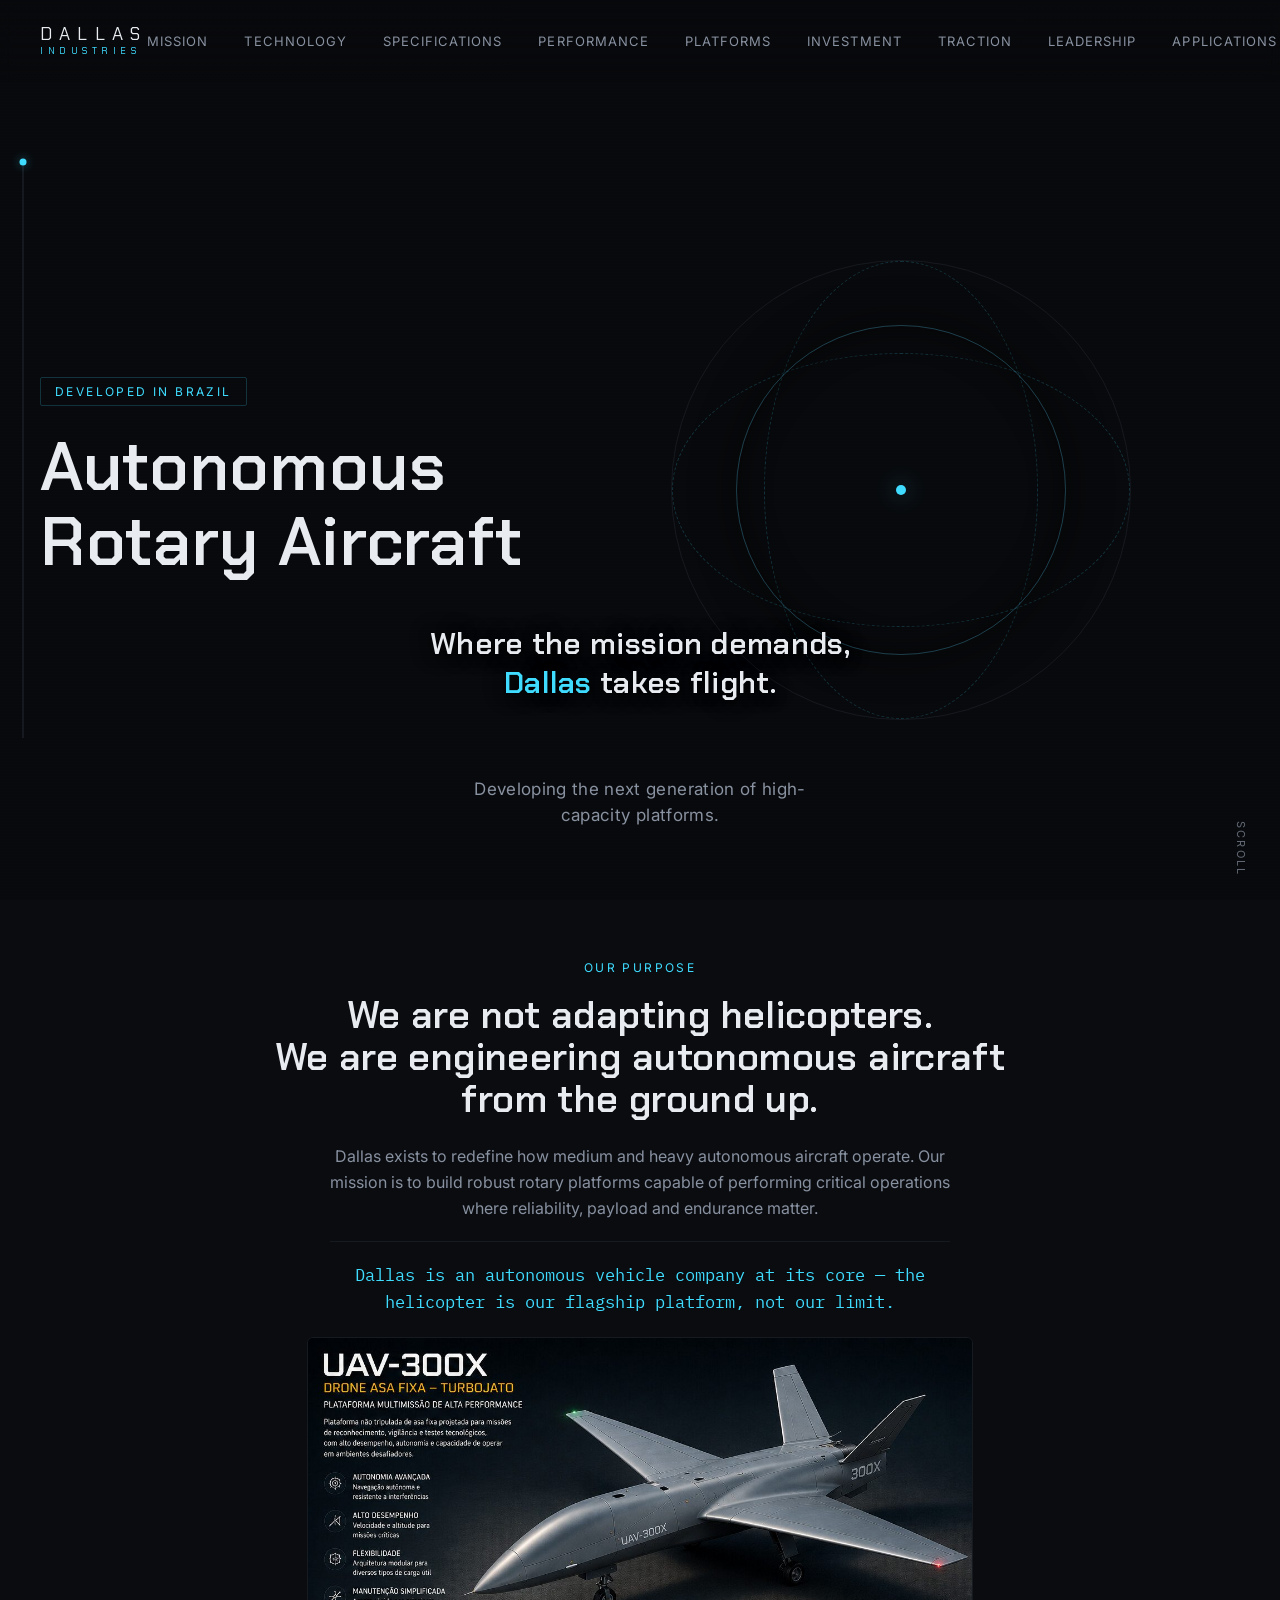
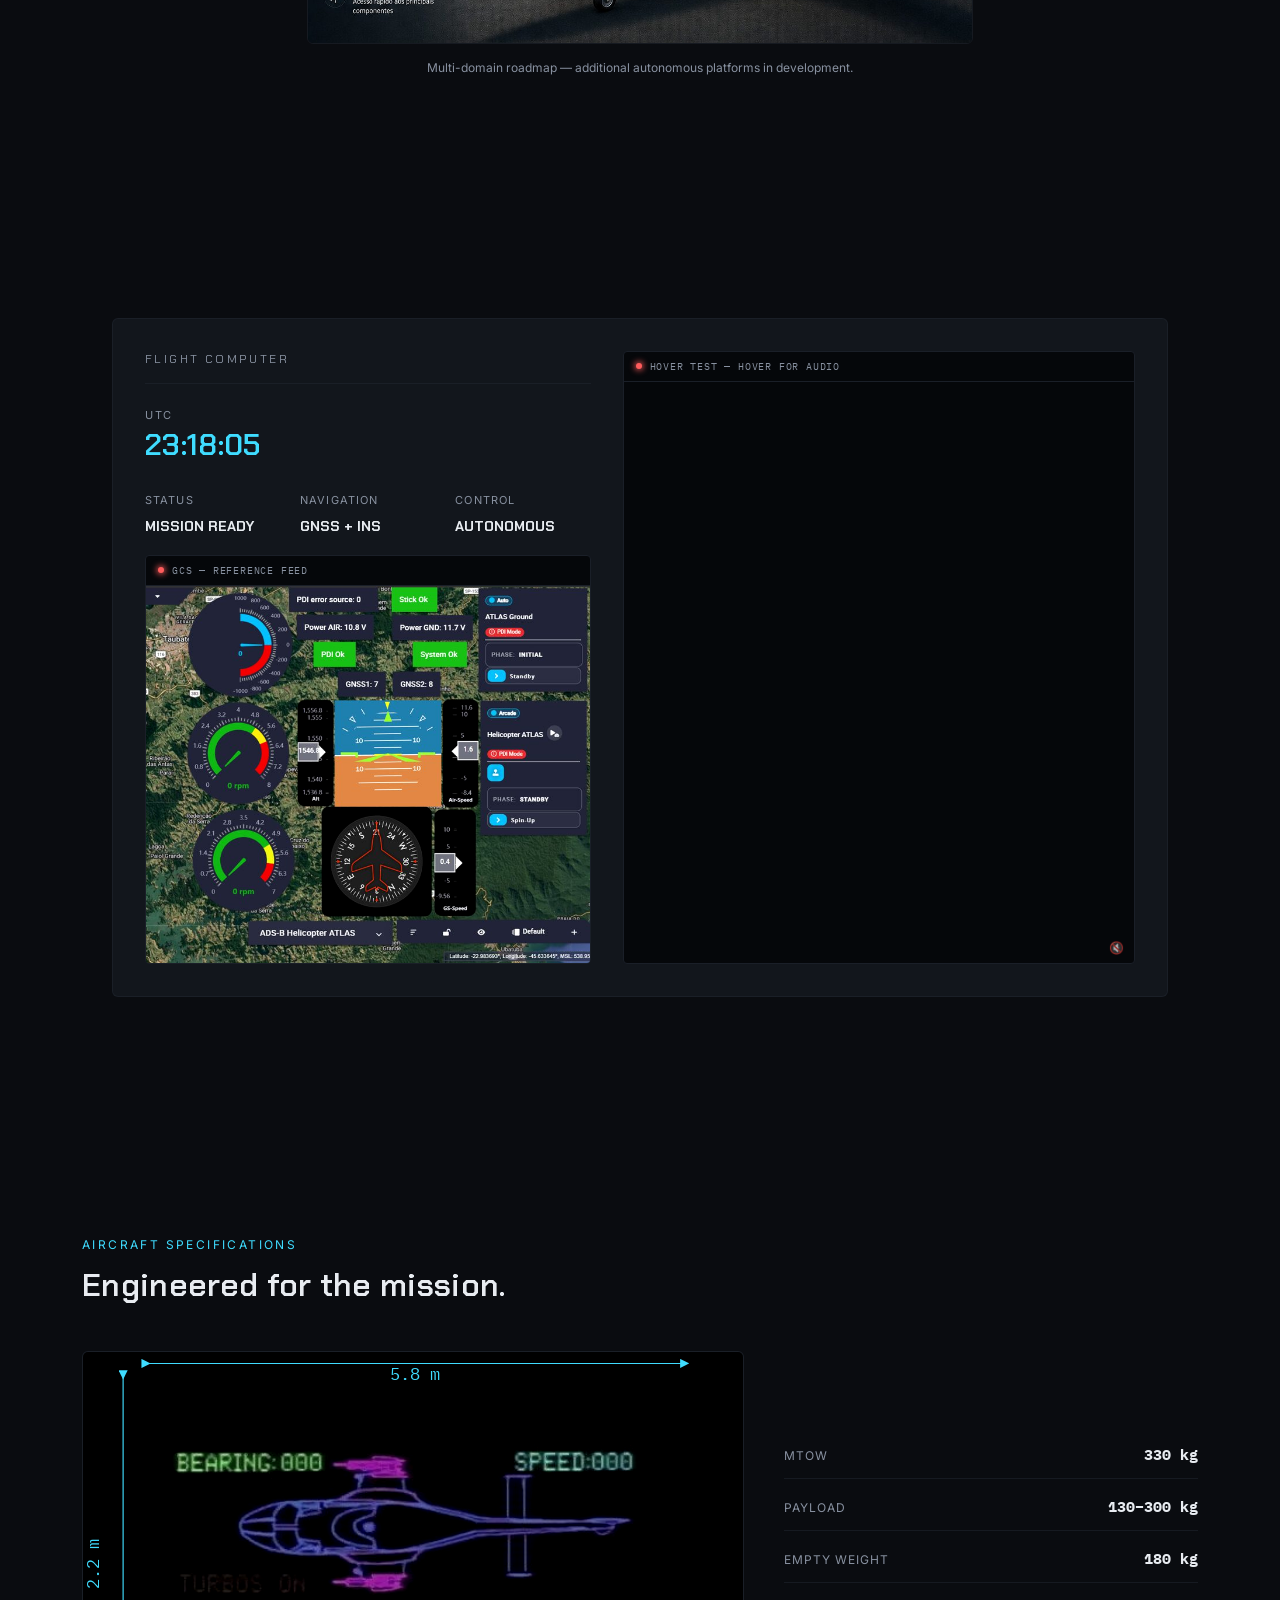
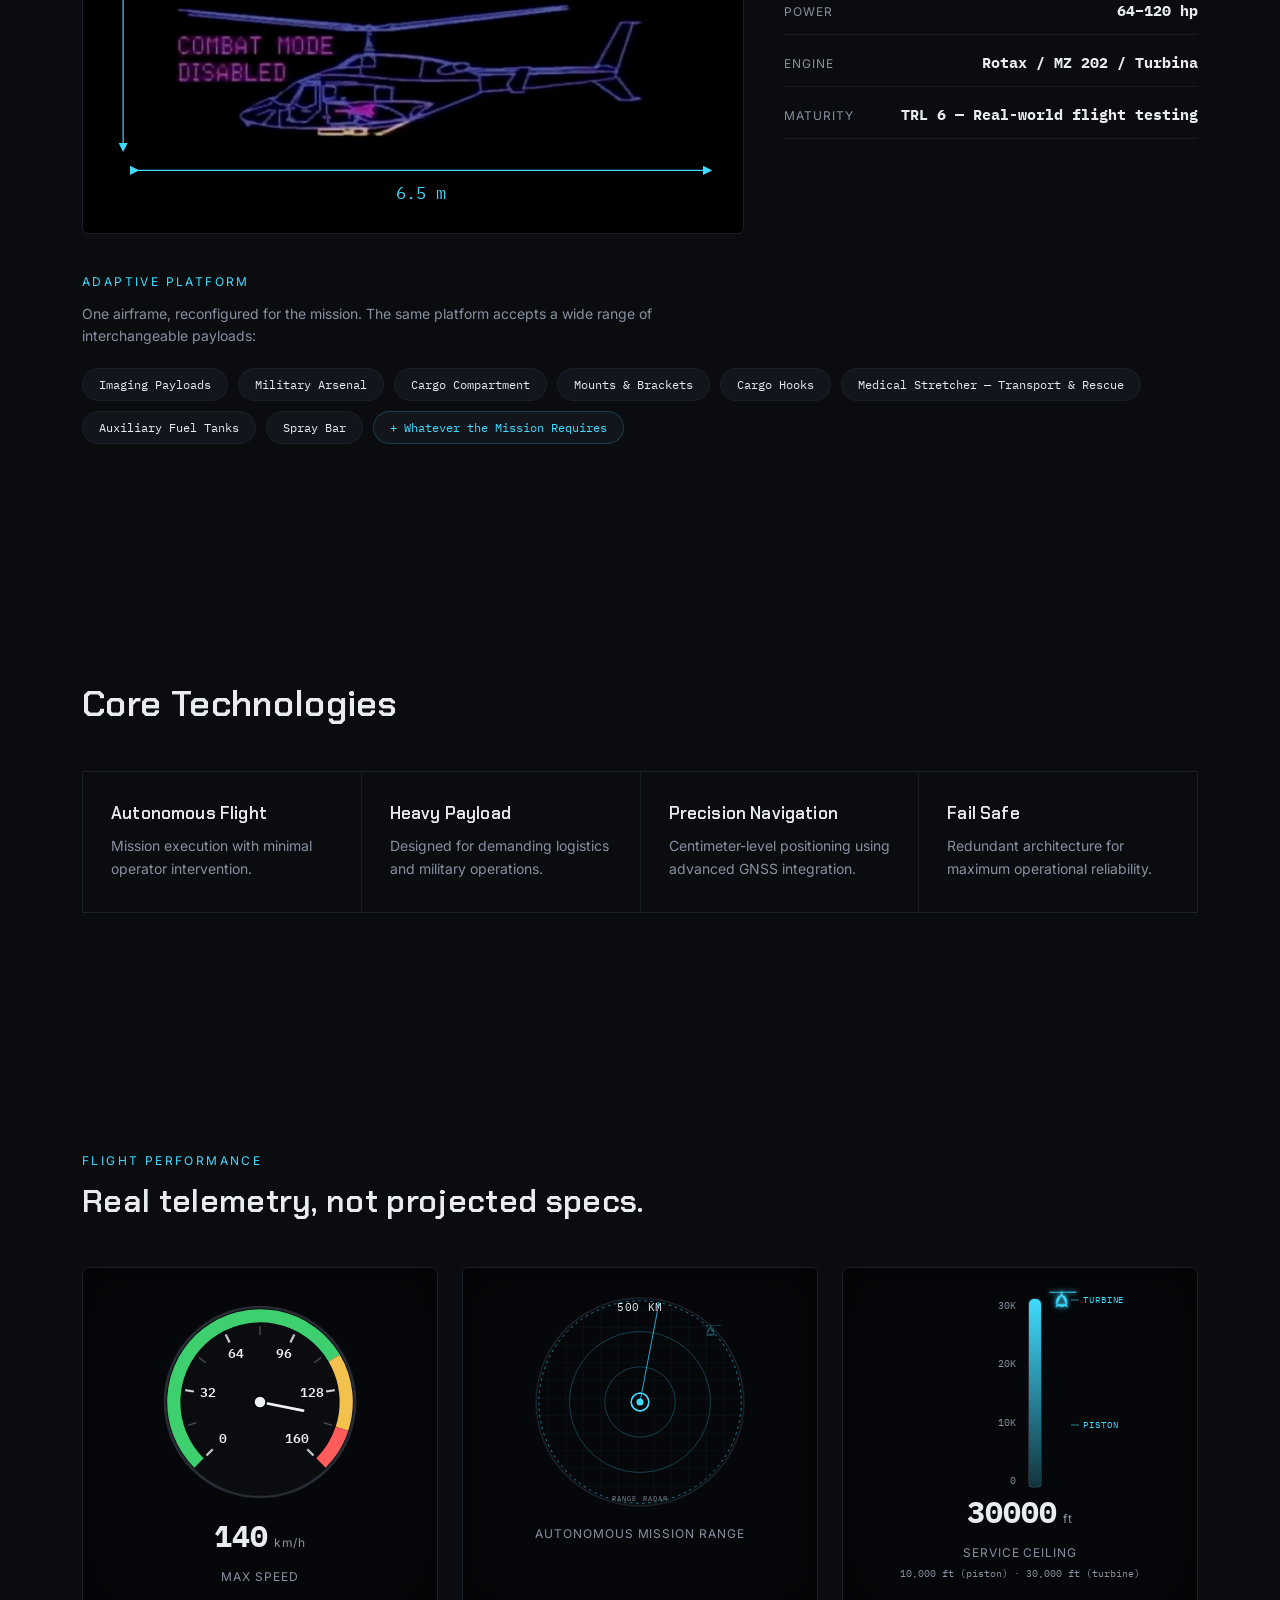
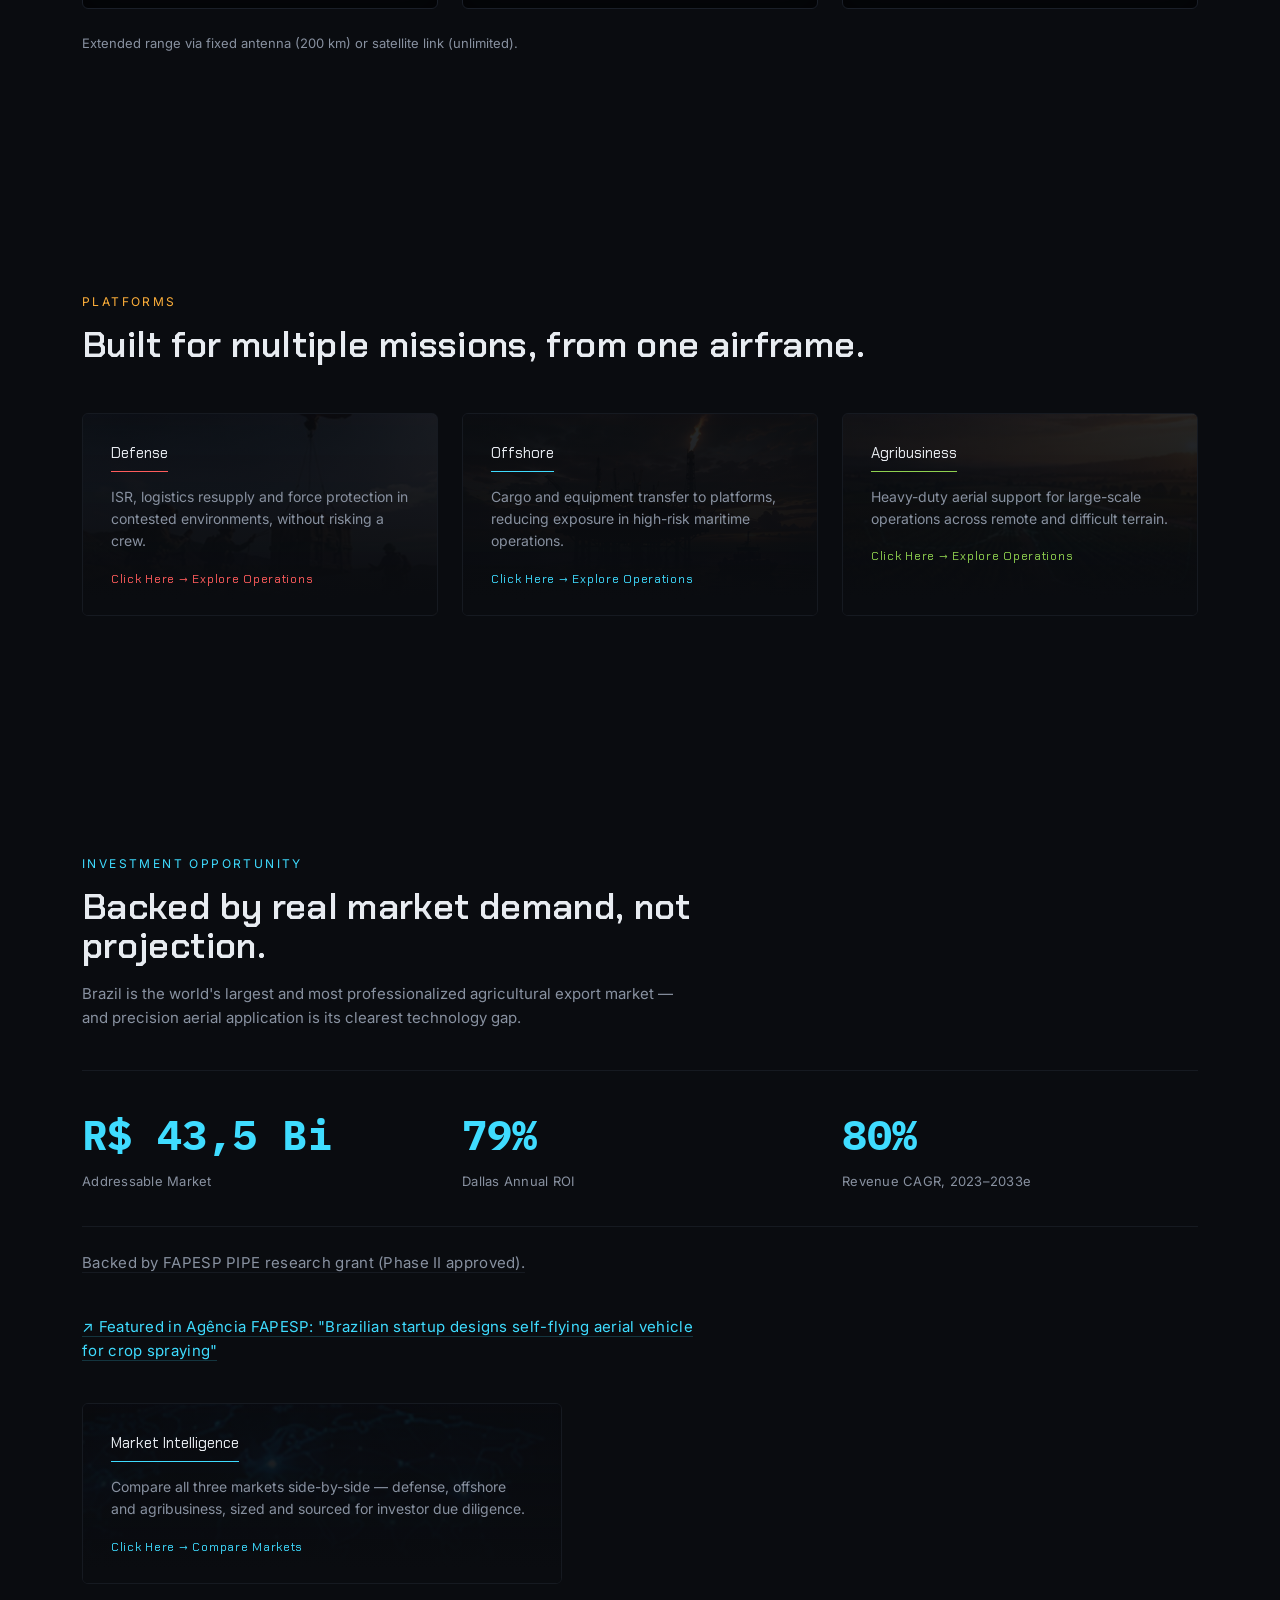
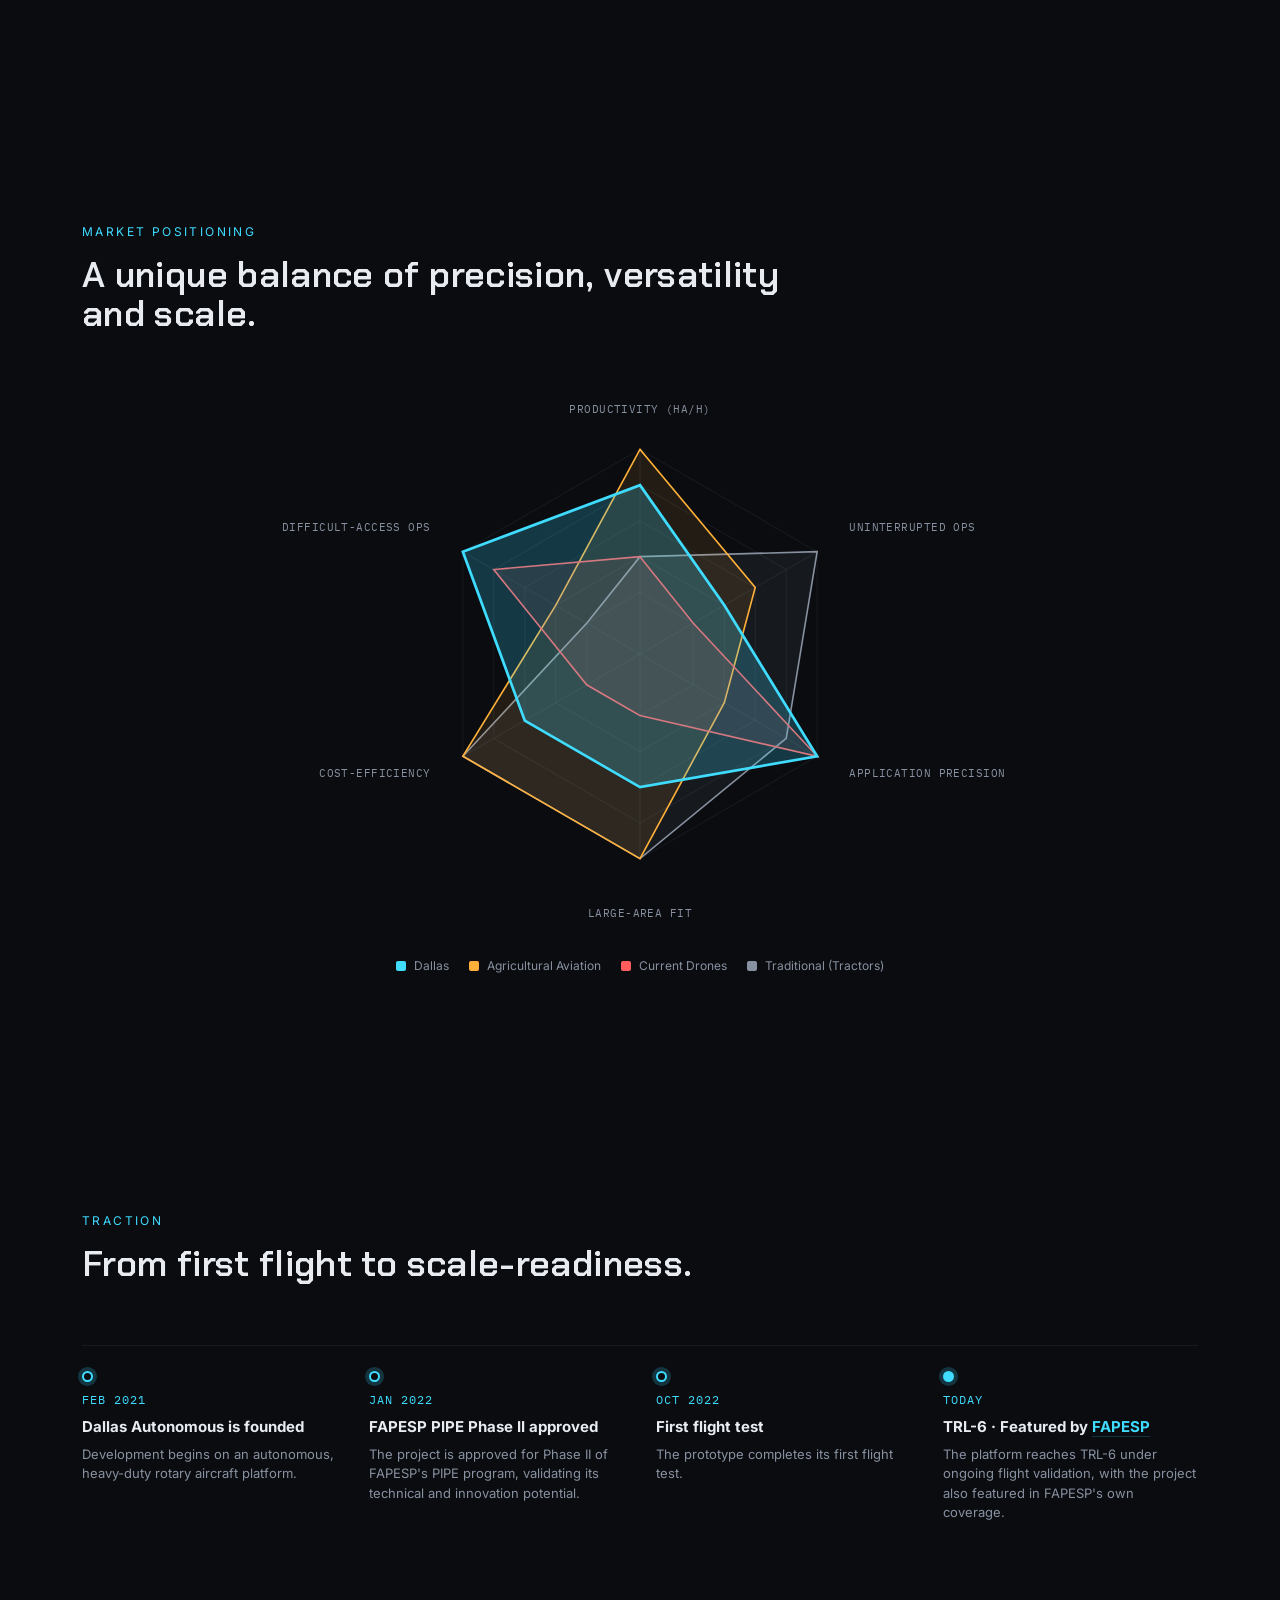
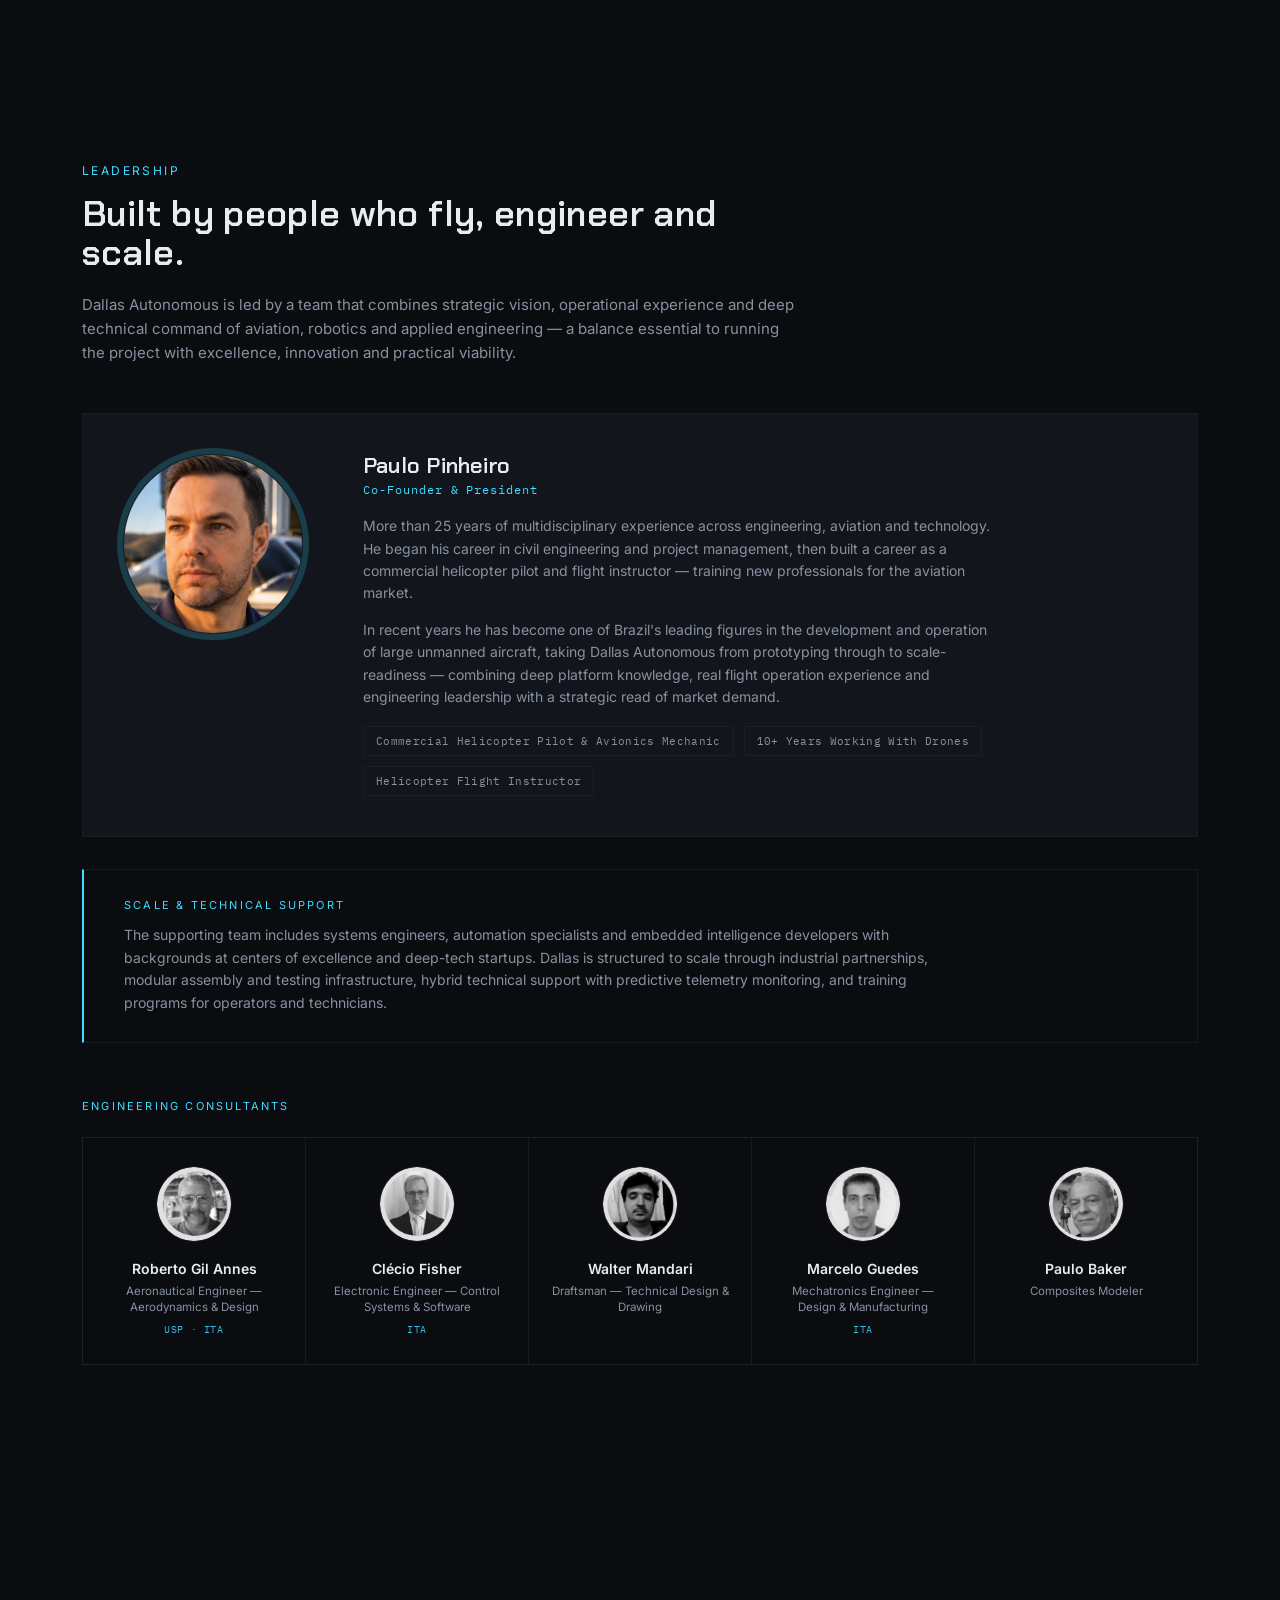
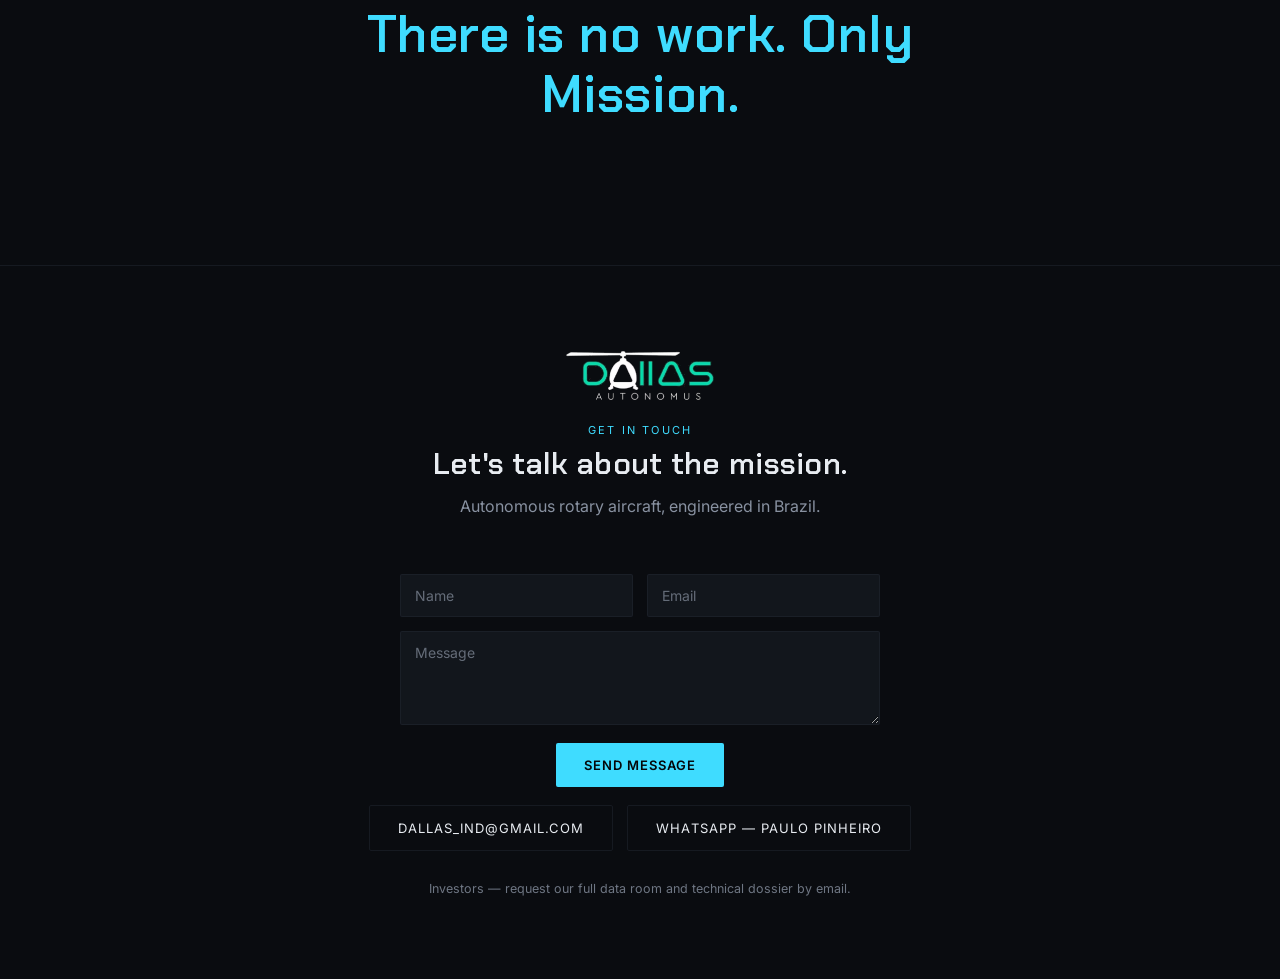
==== commit b8dd2ce4: "v6" ====
--- a/index.html
+++ b/index.html
@@ -3,21 +3,23 @@
 <head>
     <meta charset="UTF-8">
     <meta name="viewport" content="width=device-width, initial-scale=1.0">
-    <title>Dallas Autonomous Systems</title>
-    <meta name="description" content="Engineering the next generation of autonomous rotary aircraft.">
+    <title>Dallas Autonomous — Autonomous Rotary Aircraft, Brazil</title>
+    <meta name="description" content="Engineering heavy-duty autonomous helicopter platforms for defense, offshore, agribusiness and critical missions. Developed in Brazil, backed by FAPESP.">
+    <link rel="canonical" href="https://dallasautoind.vercel.app/">
+    <meta name="google-site-verification" content="mIfZqvlpCifVyD-0aa4AuehtvpADZVEWNUUeqeQapi0" />
 
     <meta property="og:type" content="website">
     <meta property="og:site_name" content="Dallas Autonomous">
-    <meta property="og:url" content="https://dallasaind.vercel.app/">
+    <meta property="og:url" content="https://dallasautoind.vercel.app/">
     <meta property="og:title" content="Dallas Autonomous — Autonomous Rotary Aircraft">
     <meta property="og:description" content="Engineering heavy-duty autonomous helicopter platforms for defense, offshore, agribusiness and critical missions. Developed in Brazil.">
-    <meta property="og:image" content="https://dallasaind.vercel.app/og-image.jpg">
+    <meta property="og:image" content="https://dallasautoind.vercel.app/og-image.jpg">
     <meta property="og:image:width" content="1200">
     <meta property="og:image:height" content="630">
     <meta name="twitter:card" content="summary_large_image">
     <meta name="twitter:title" content="Dallas Autonomous — Autonomous Rotary Aircraft">
     <meta name="twitter:description" content="Engineering heavy-duty autonomous helicopter platforms for defense, offshore, agribusiness and critical missions.">
-    <meta name="twitter:image" content="https://dallasaind.vercel.app/og-image.jpg">
+    <meta name="twitter:image" content="https://dallasautoind.vercel.app/og-image.jpg">
 
     <link rel="icon" href="favicon.ico" sizes="any">
     <link rel="icon" href="icons/favicon-32.png" type="image/png" sizes="32x32">
@@ -34,8 +36,8 @@
         "@context": "https://schema.org",
         "@type": "Organization",
         "name": "Dallas Autonomous",
-        "url": "https://dallasaind.vercel.app/",
-        "logo": "https://dallasaind.vercel.app/icons/favicon-512.png",
+        "url": "https://dallasautoind.vercel.app/",
+        "logo": "https://dallasautoind.vercel.app/icons/favicon-512.png",
         "description": "Dallas Autonomous engineers heavy-duty autonomous rotary aircraft platforms for defense, offshore and agribusiness missions, developed in Brazil.",
         "email": "Dallas_Ind@gmail.com",
         "foundingDate": "2021-02",
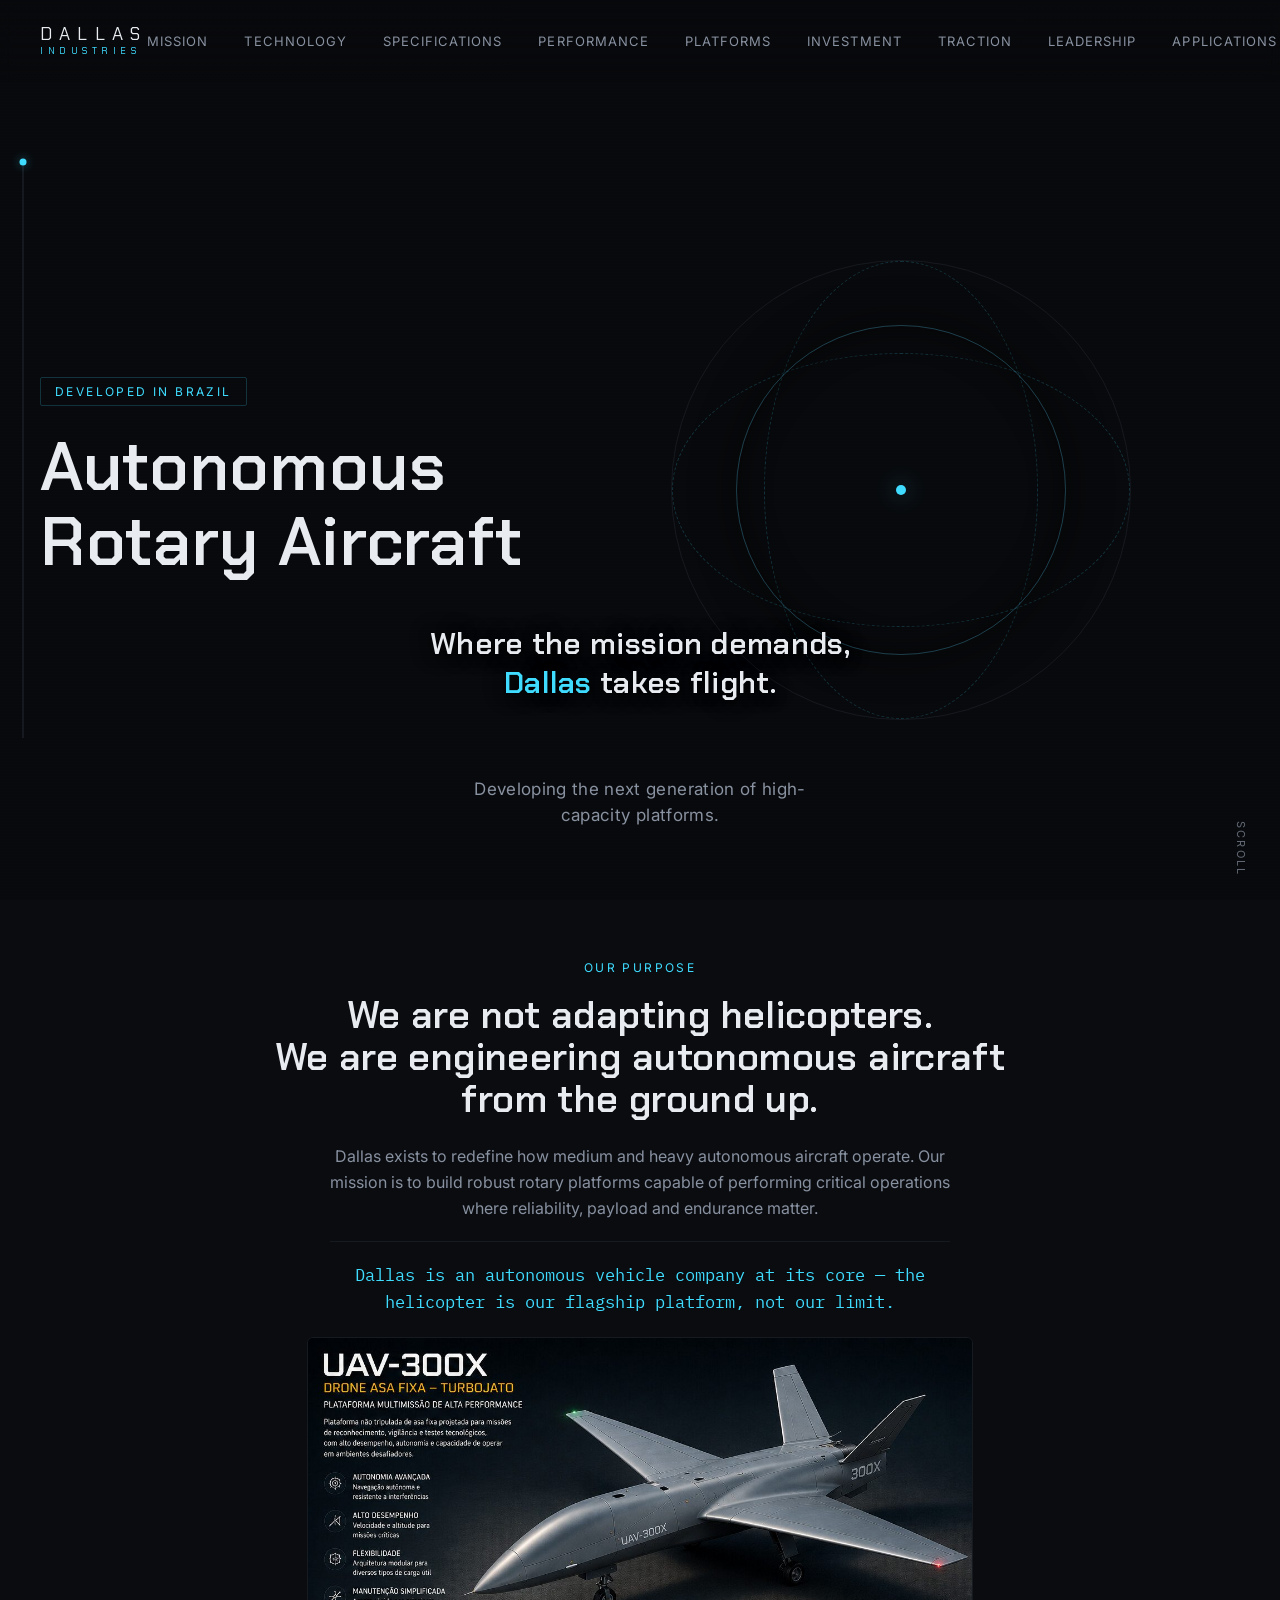
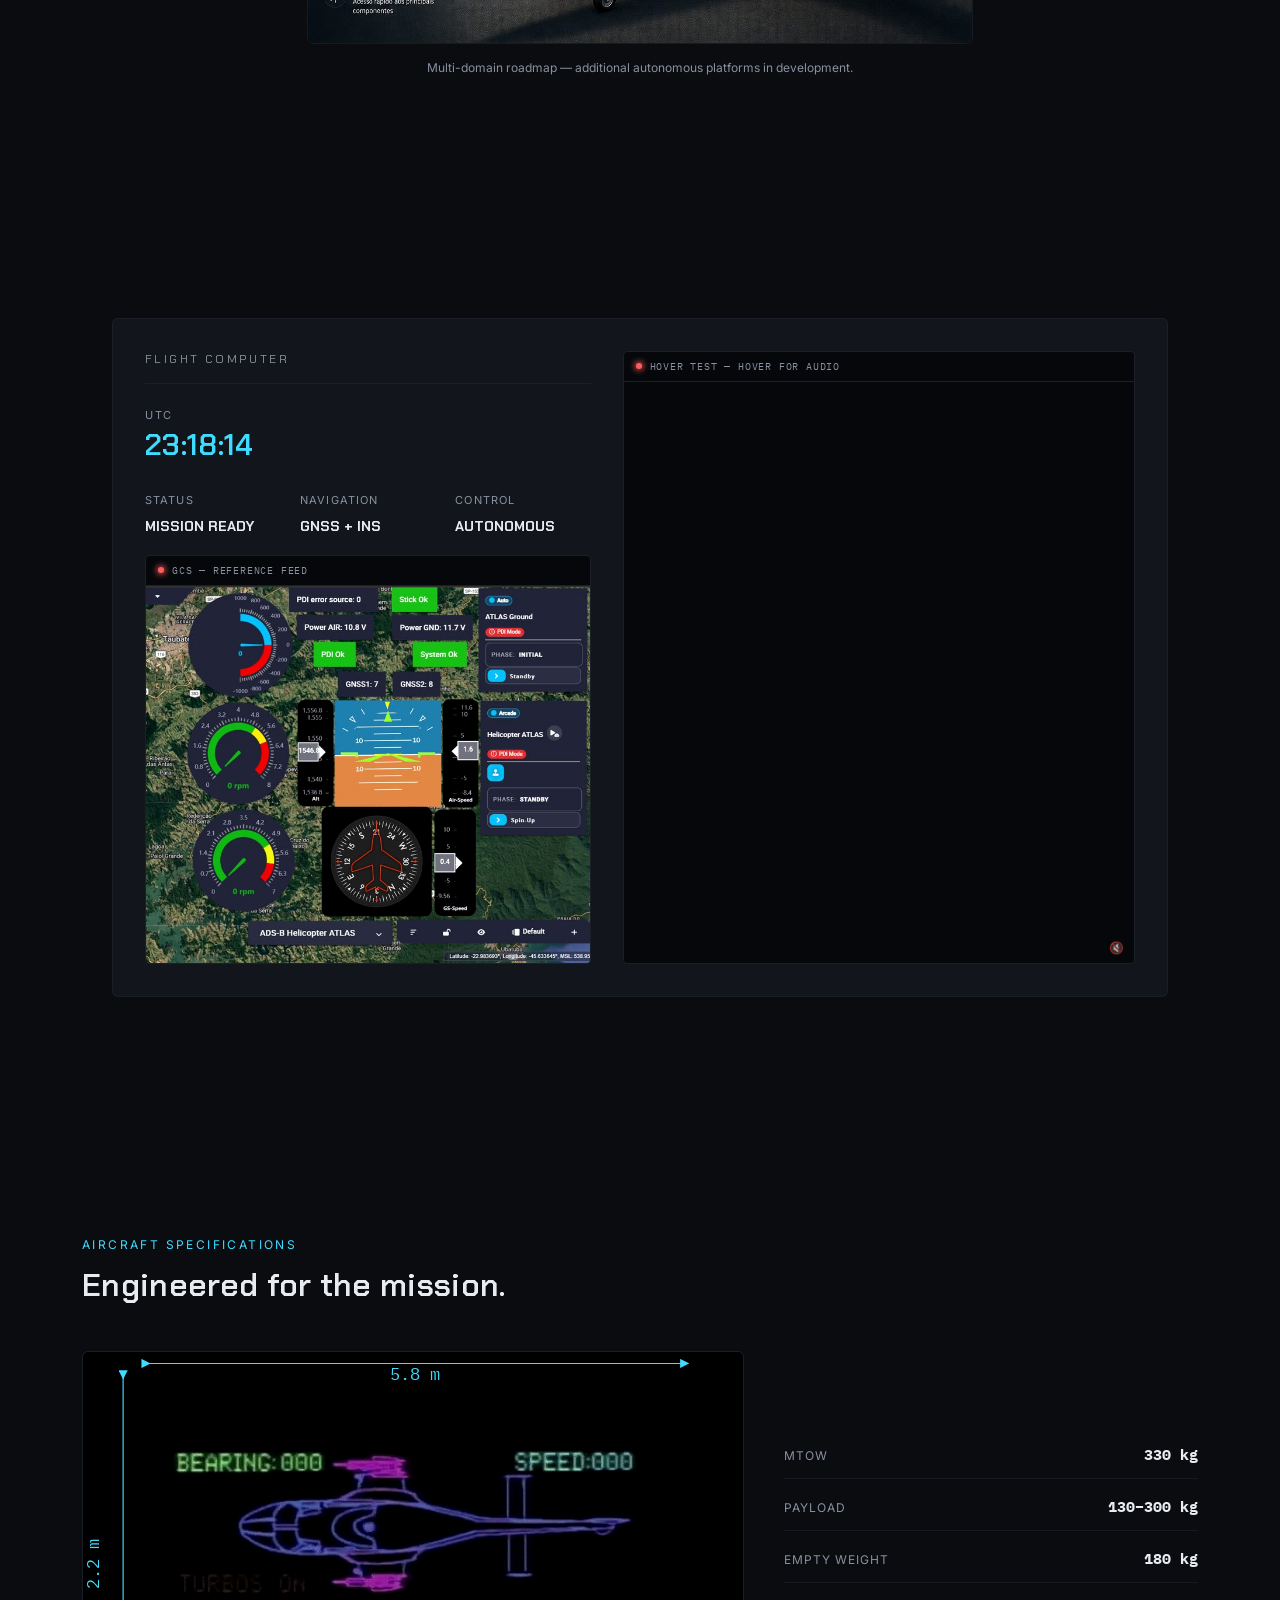
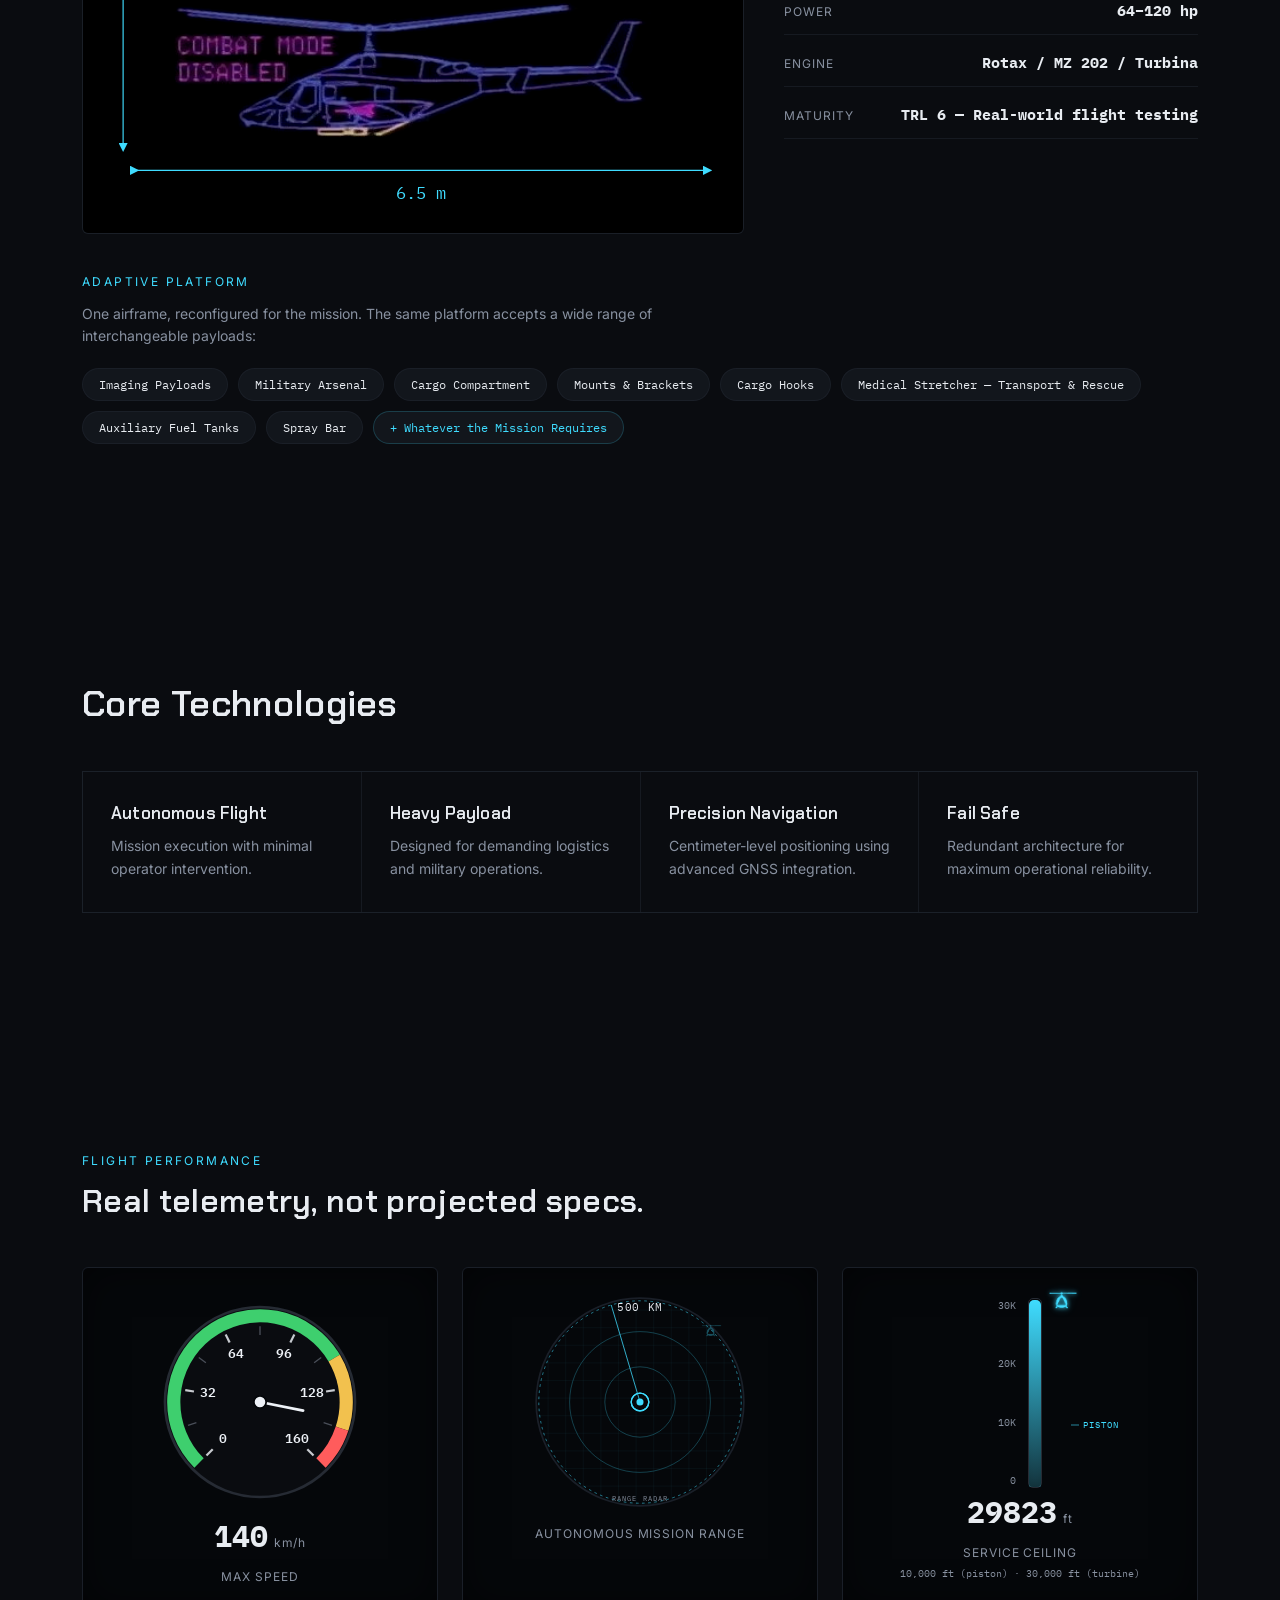
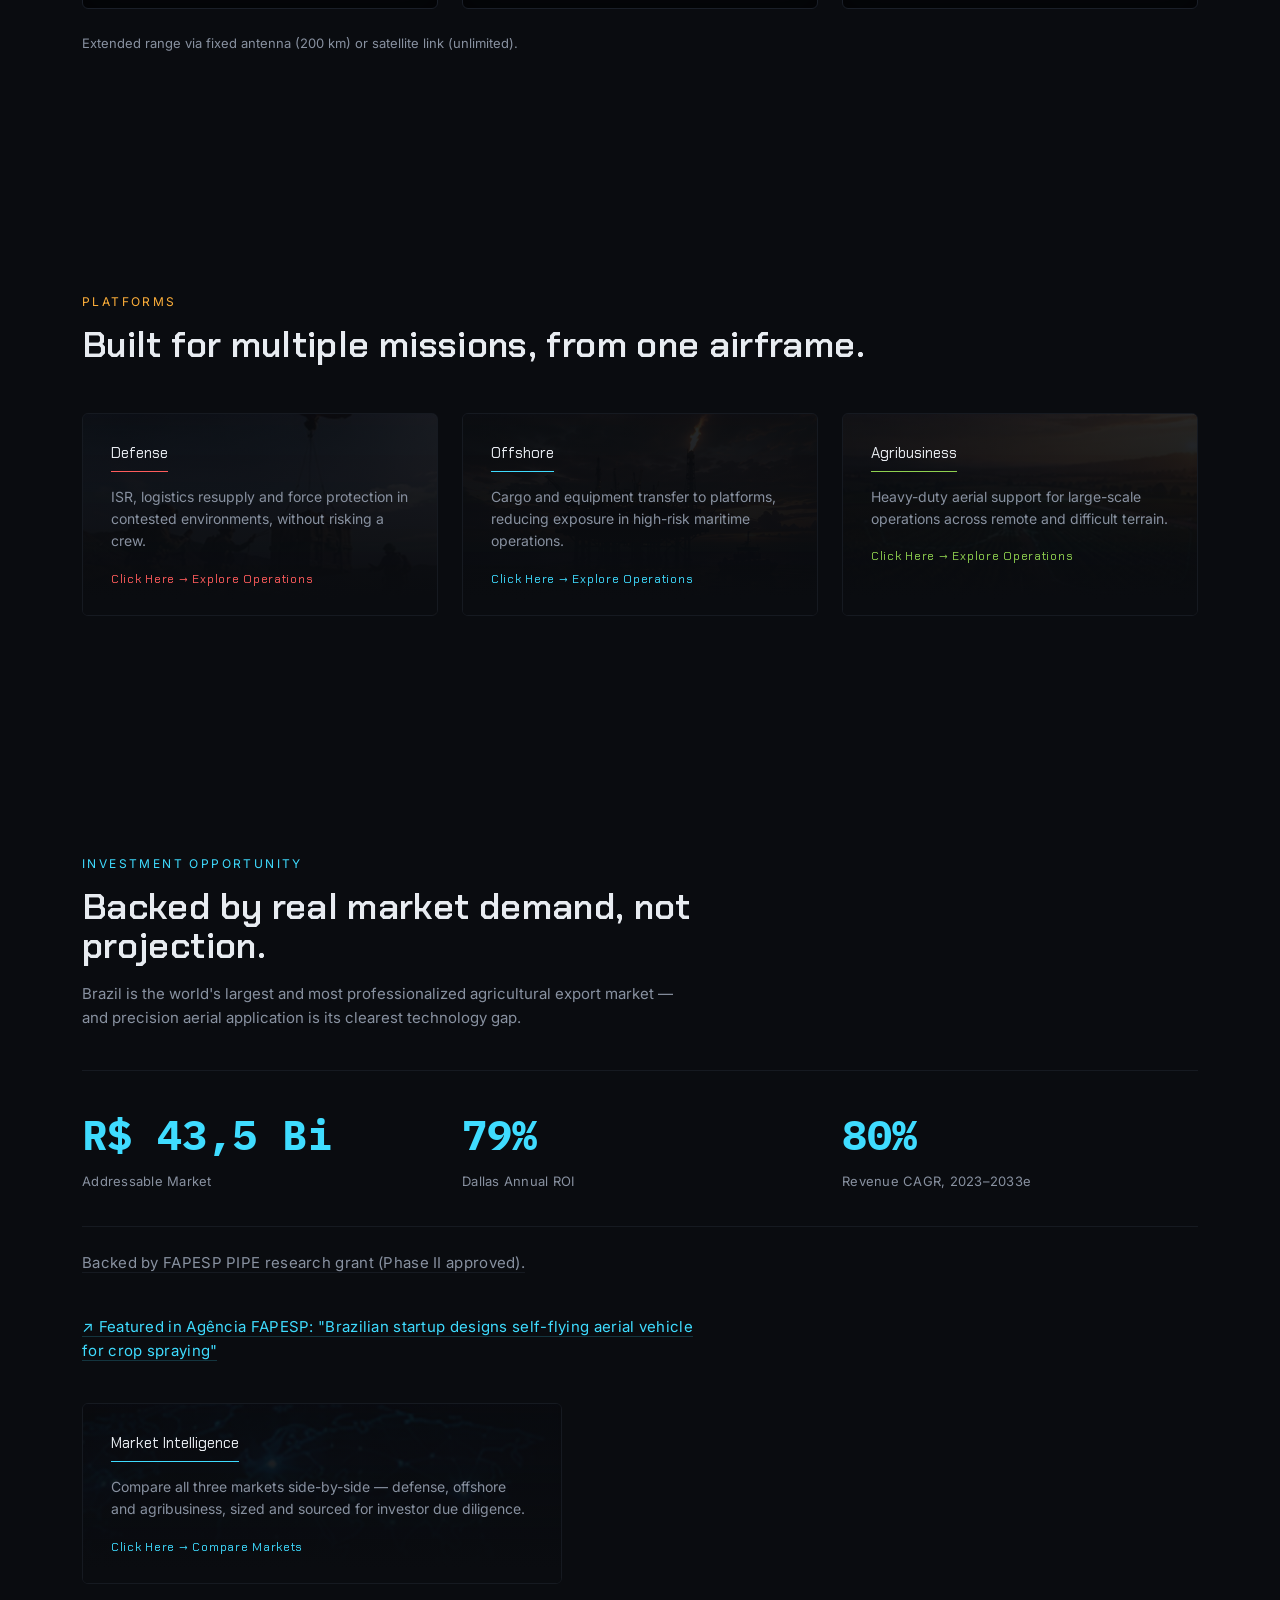
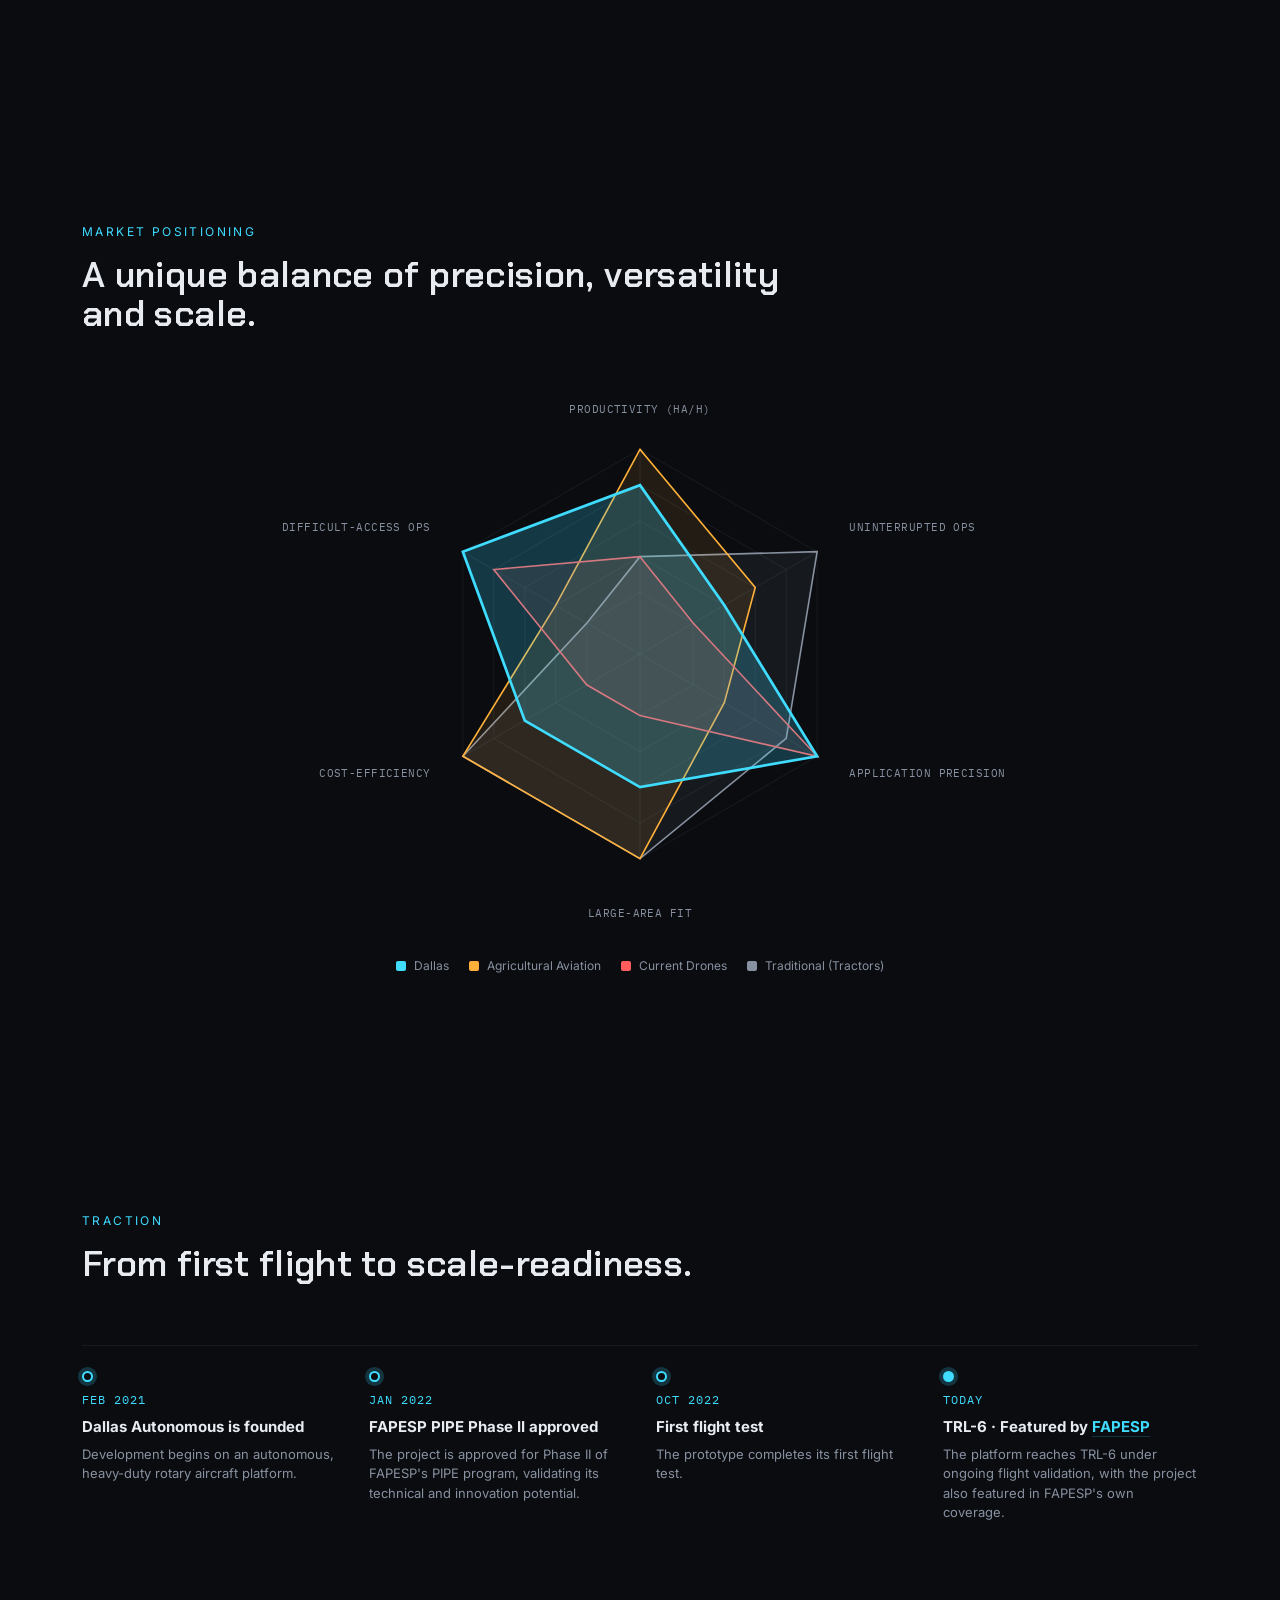
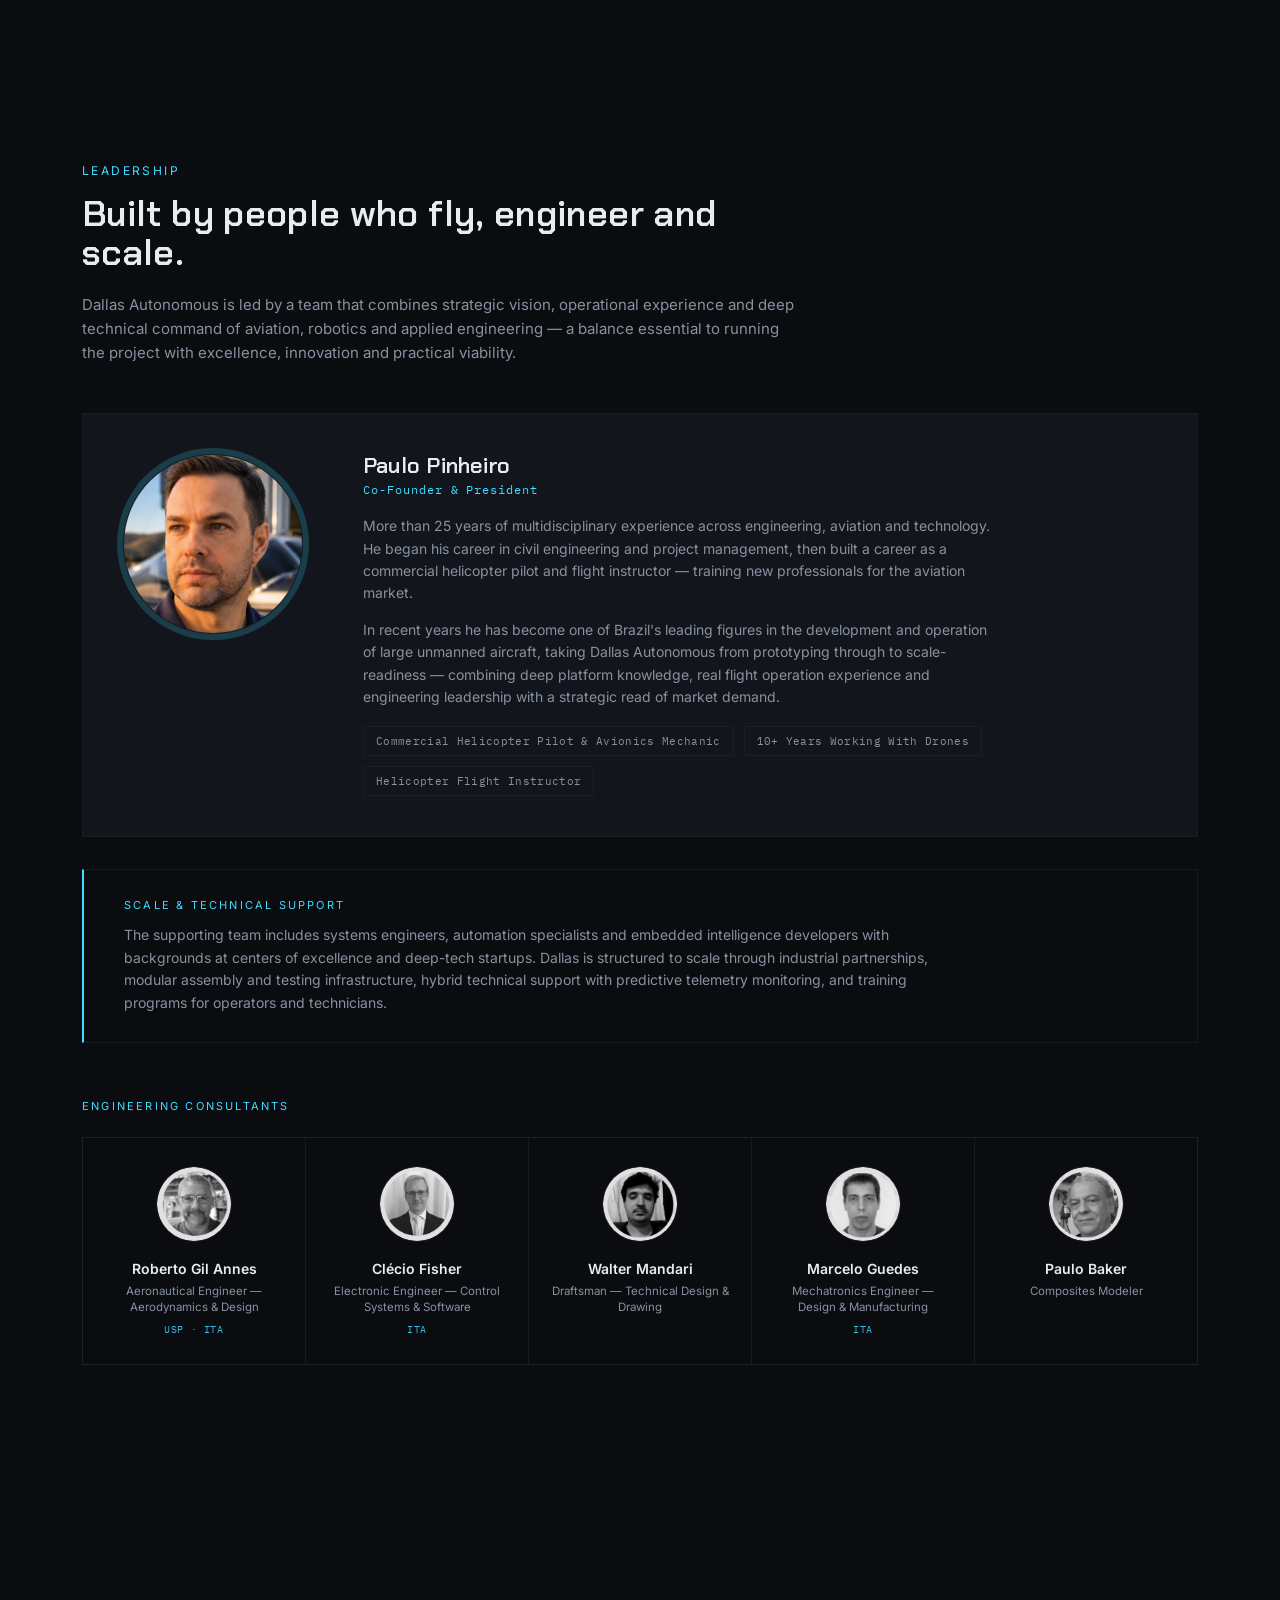
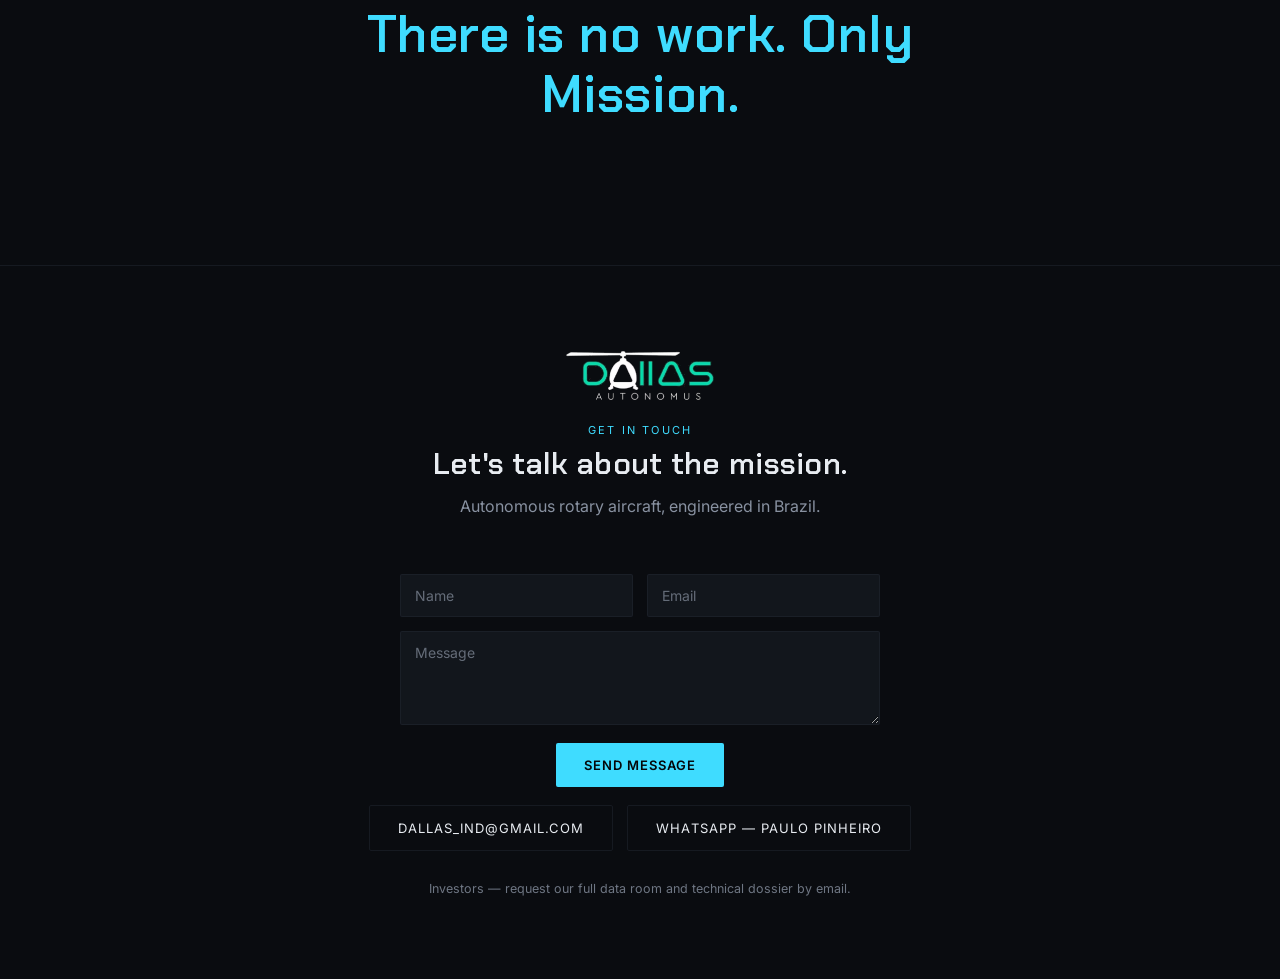
==== commit 3bb74161: "v7" ====
--- a/index.html
+++ b/index.html
@@ -7,6 +7,7 @@
     <meta name="description" content="Engineering heavy-duty autonomous helicopter platforms for defense, offshore, agribusiness and critical missions. Developed in Brazil, backed by FAPESP.">
     <link rel="canonical" href="https://dallasautoind.vercel.app/">
     <meta name="google-site-verification" content="mIfZqvlpCifVyD-0aa4AuehtvpADZVEWNUUeqeQapi0" />
+    <meta name="msvalidate.01" content="8655831462E0FB0EA332A5DE5210B060" />
 
     <meta property="og:type" content="website">
     <meta property="og:site_name" content="Dallas Autonomous">
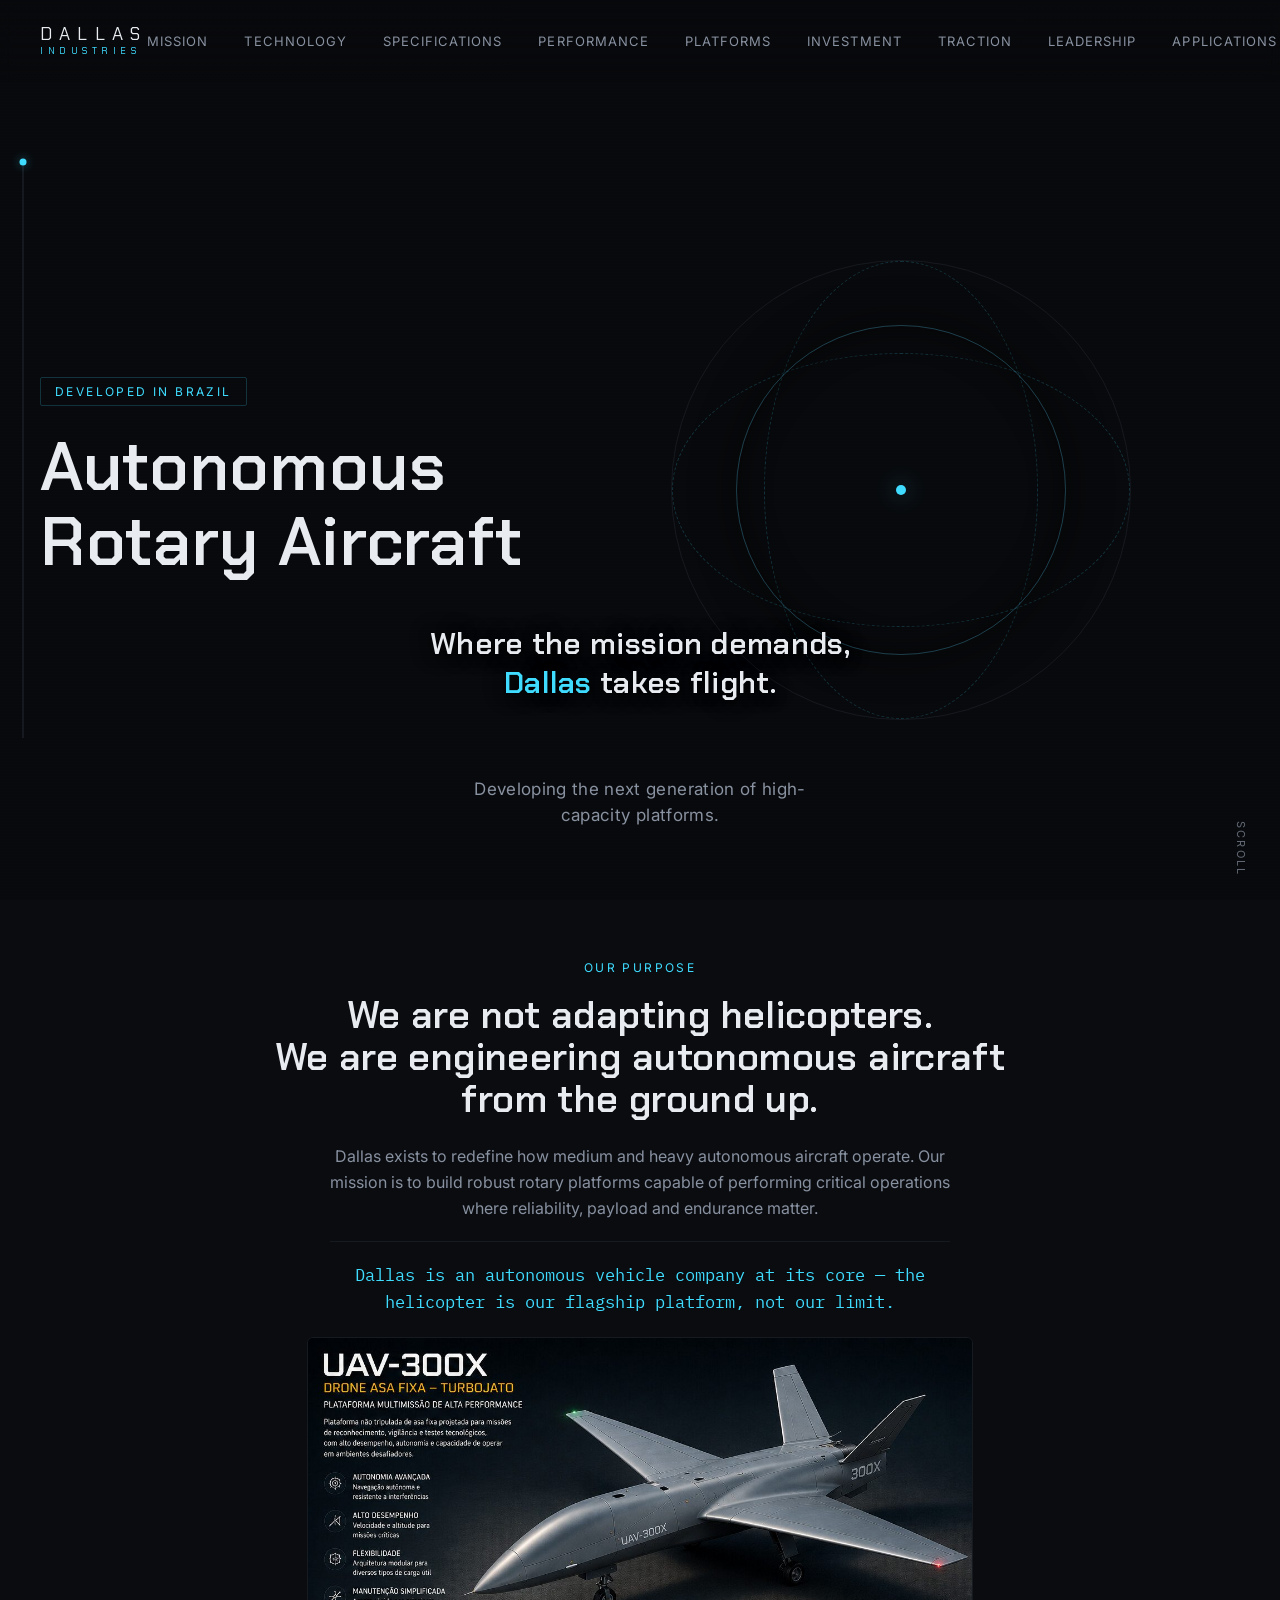
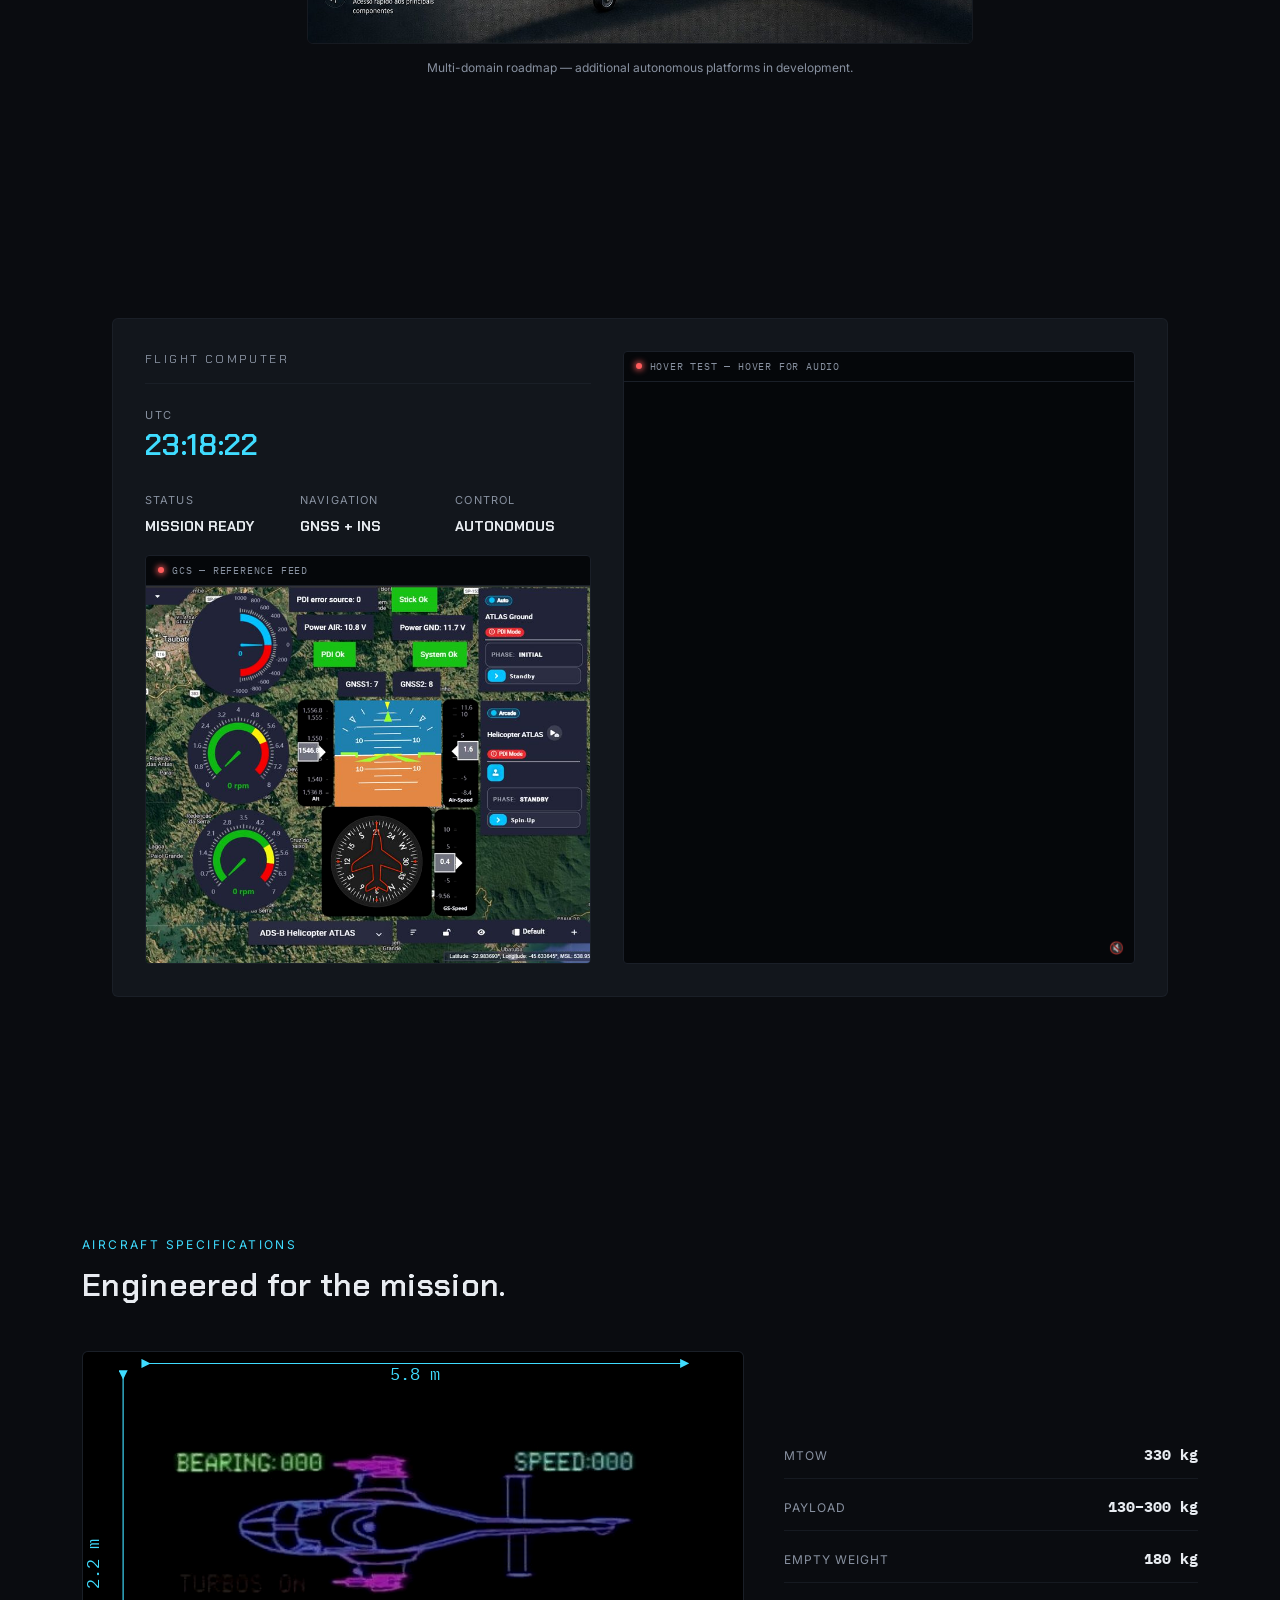
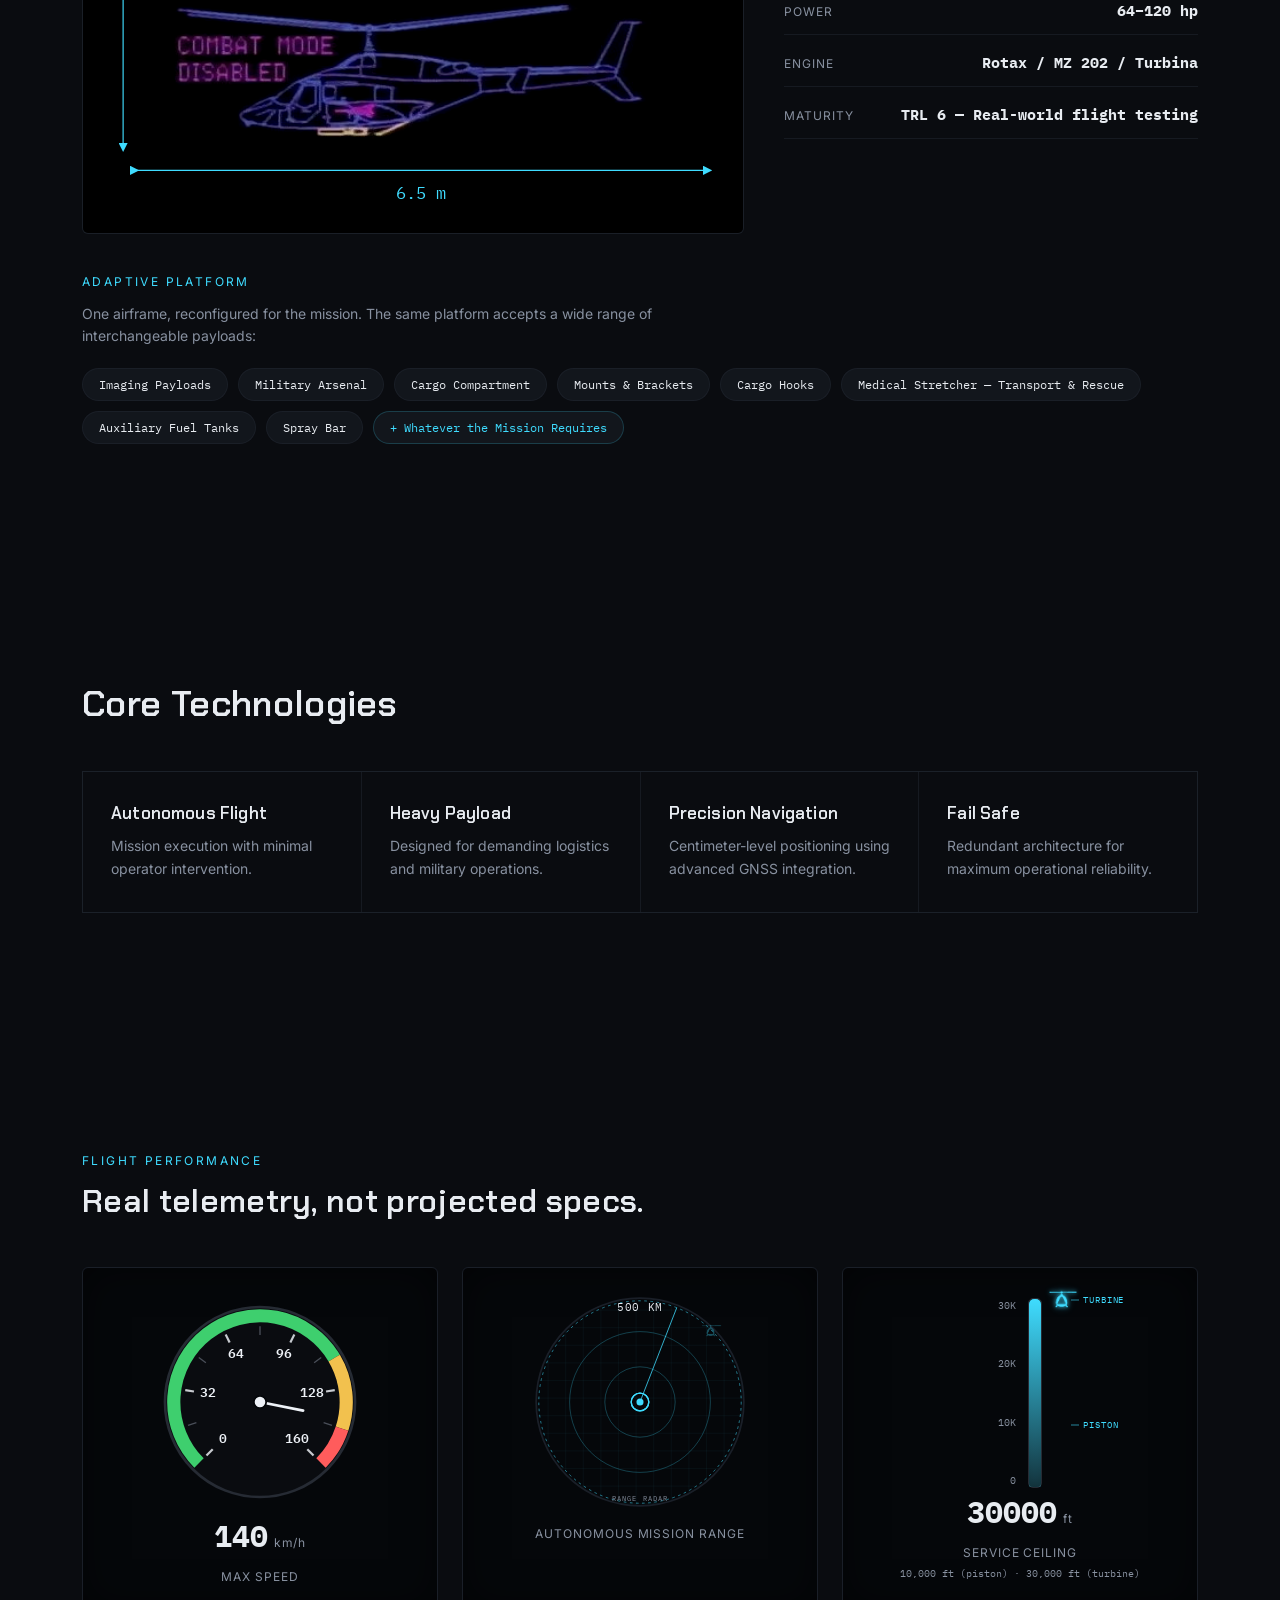
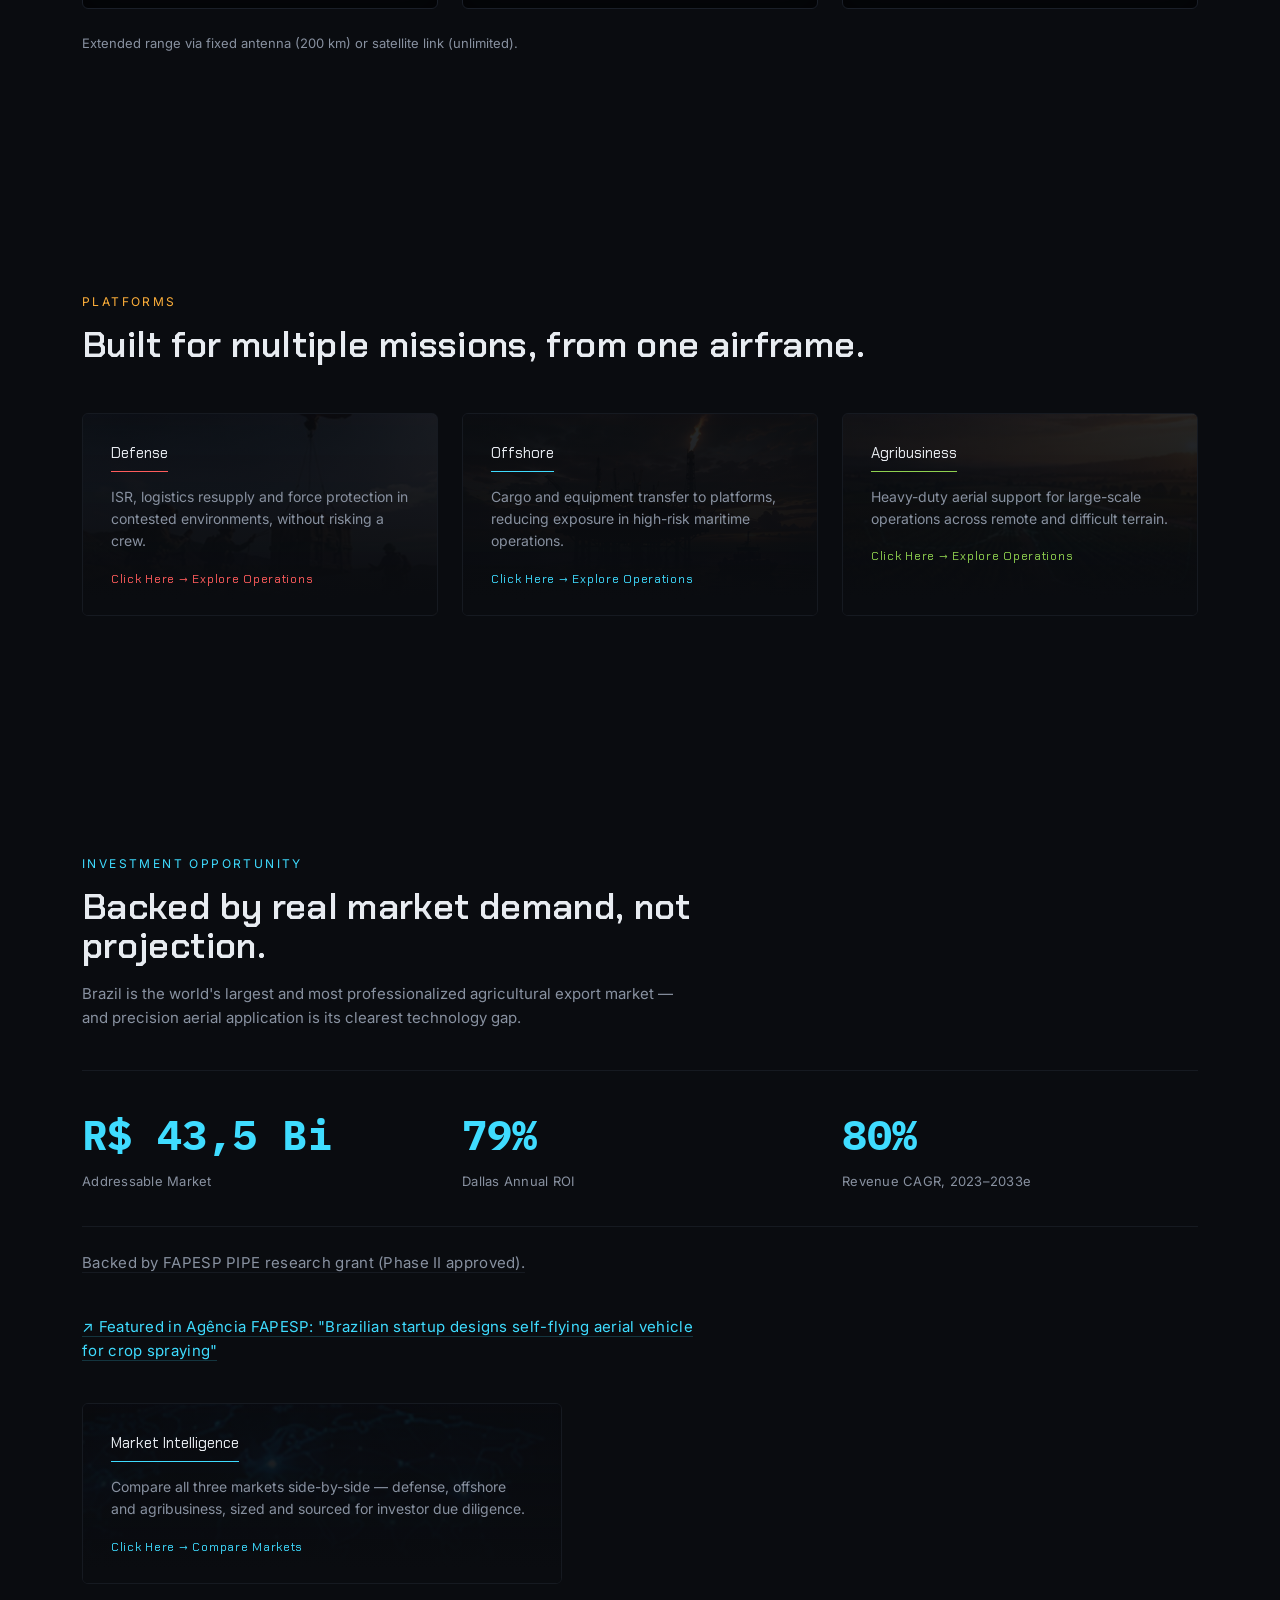
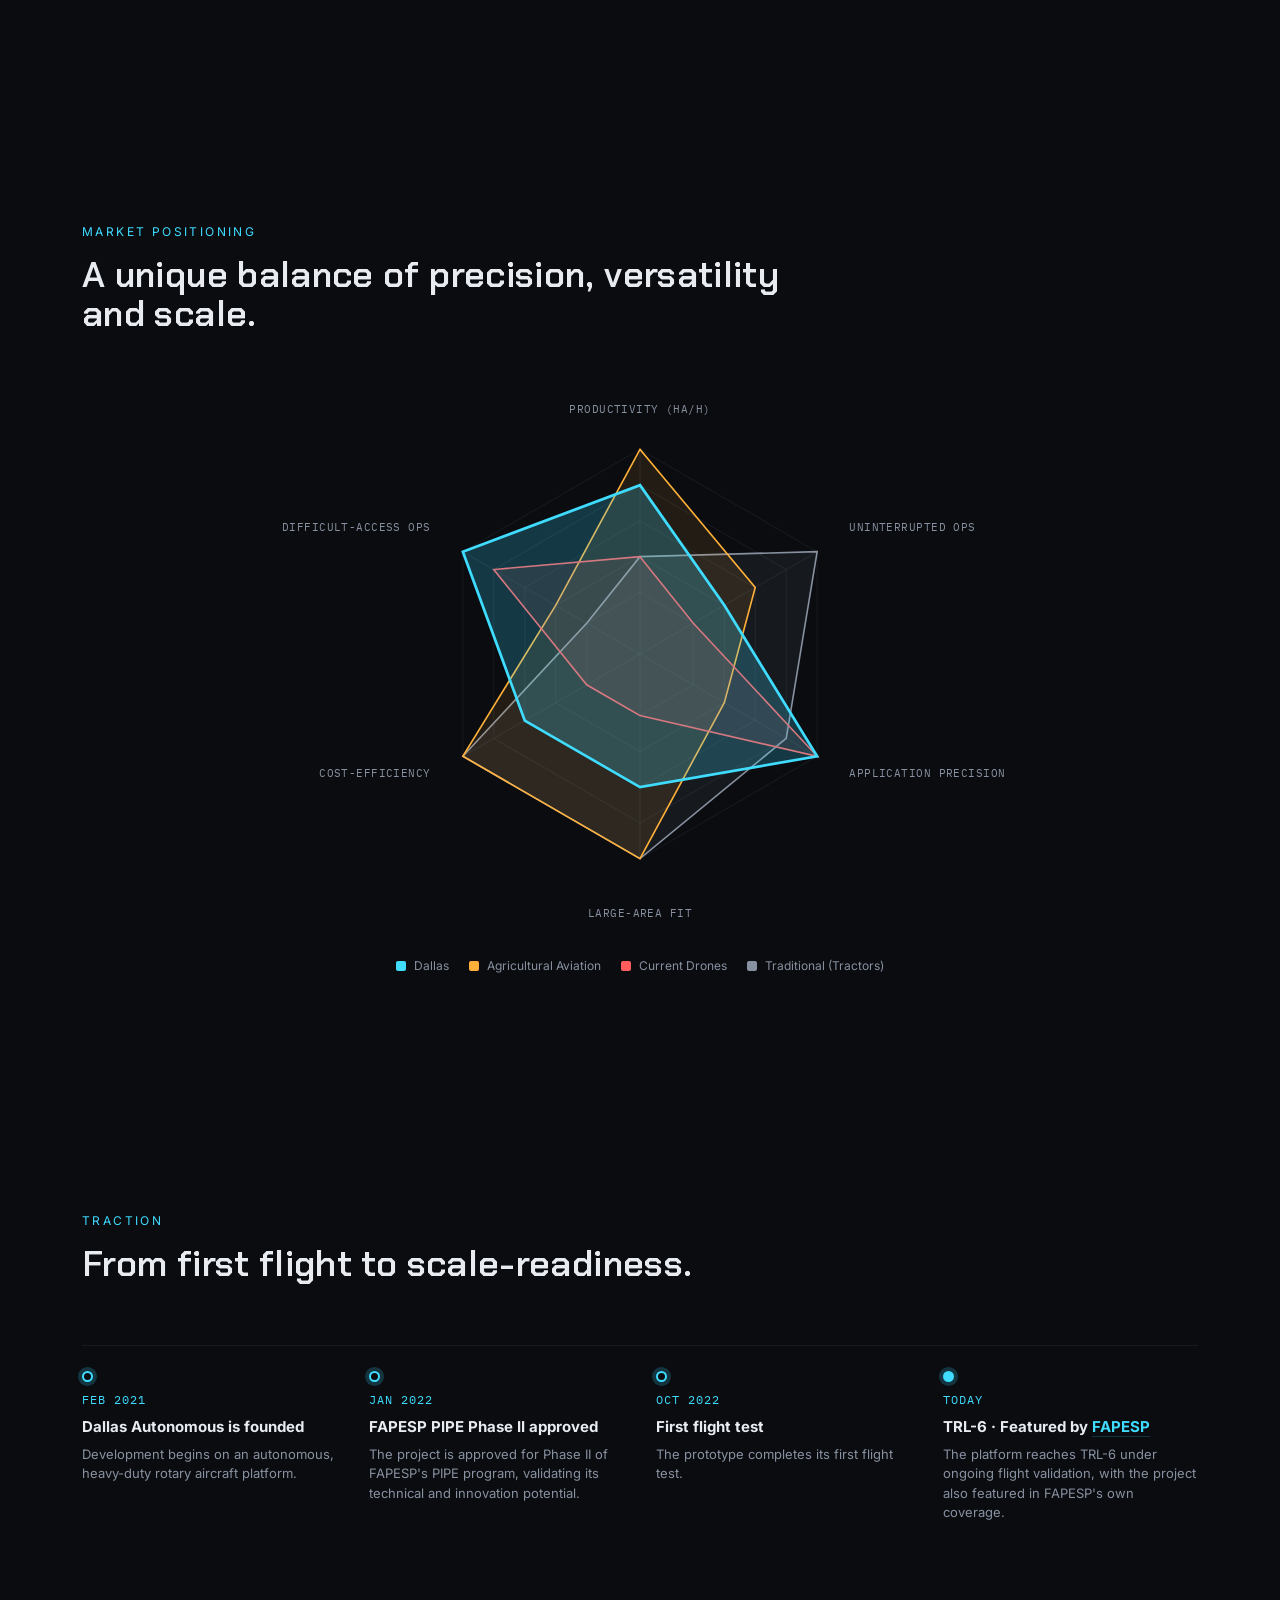
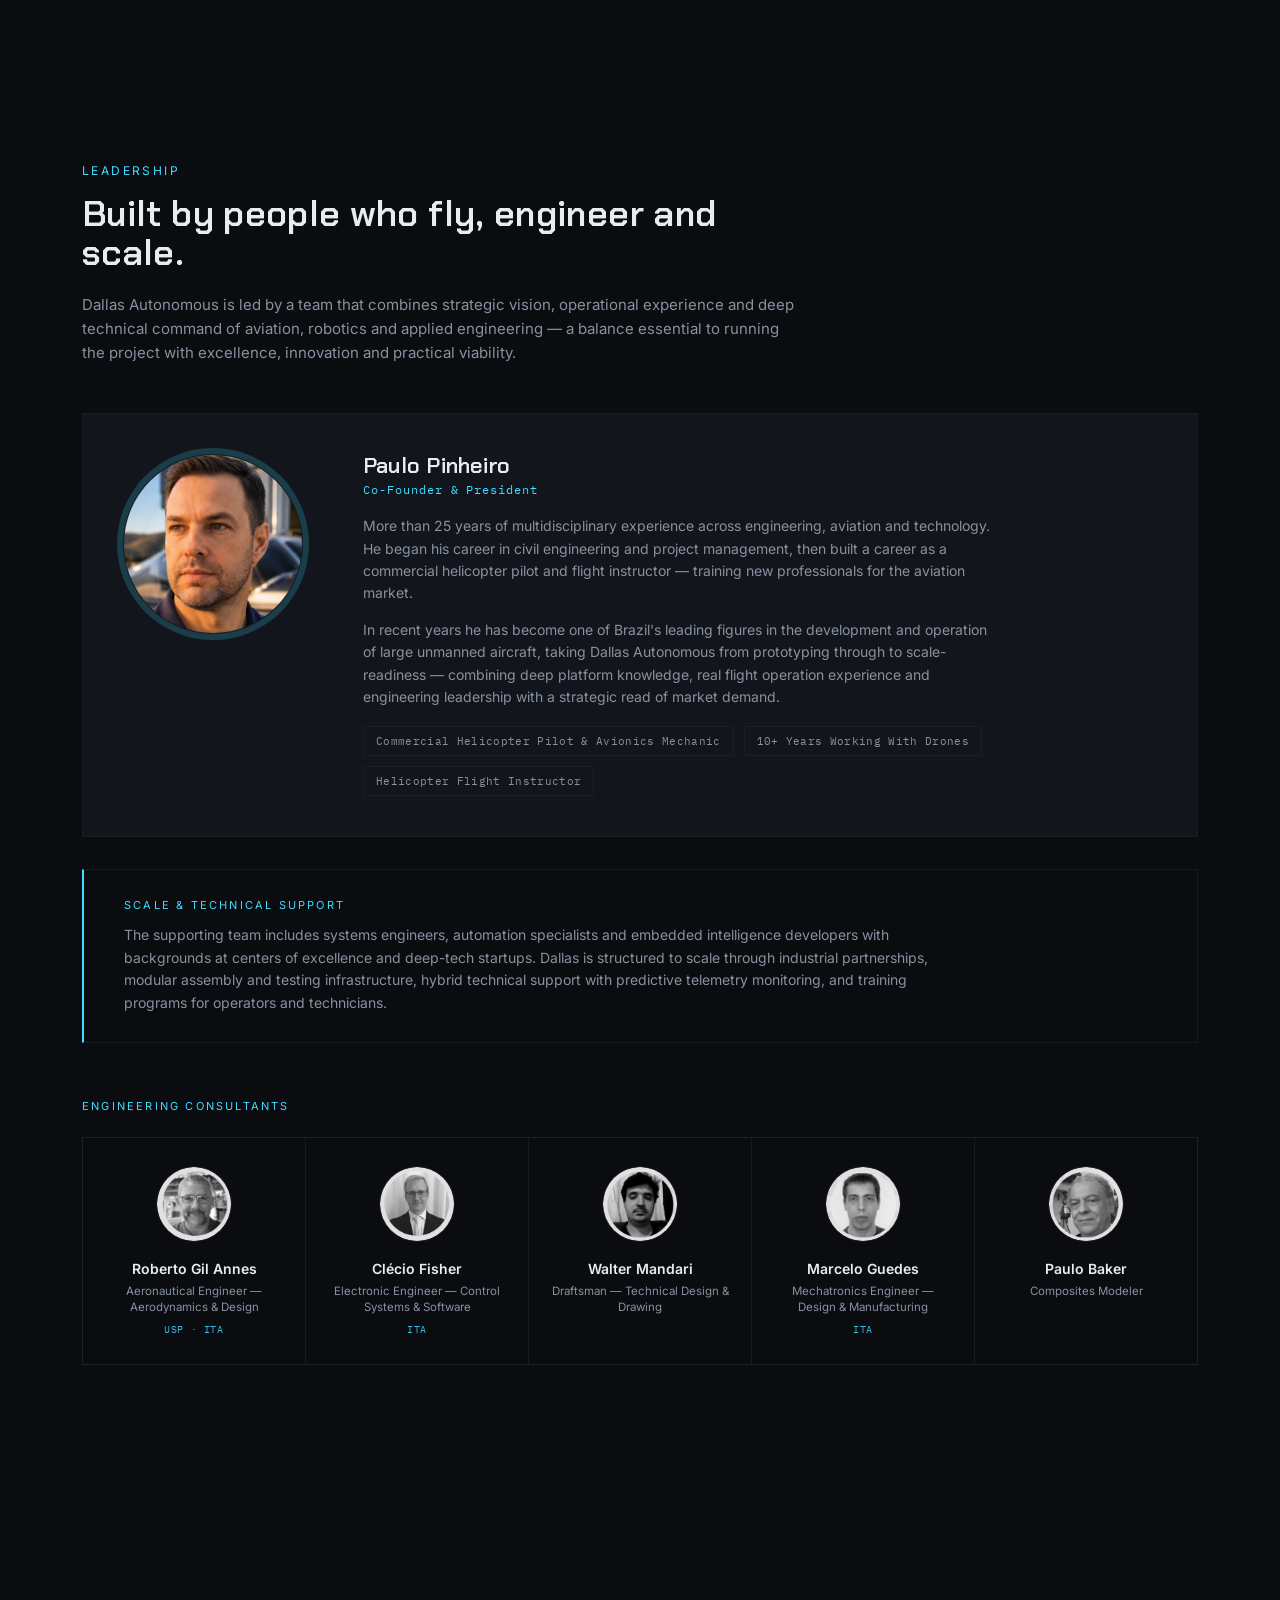
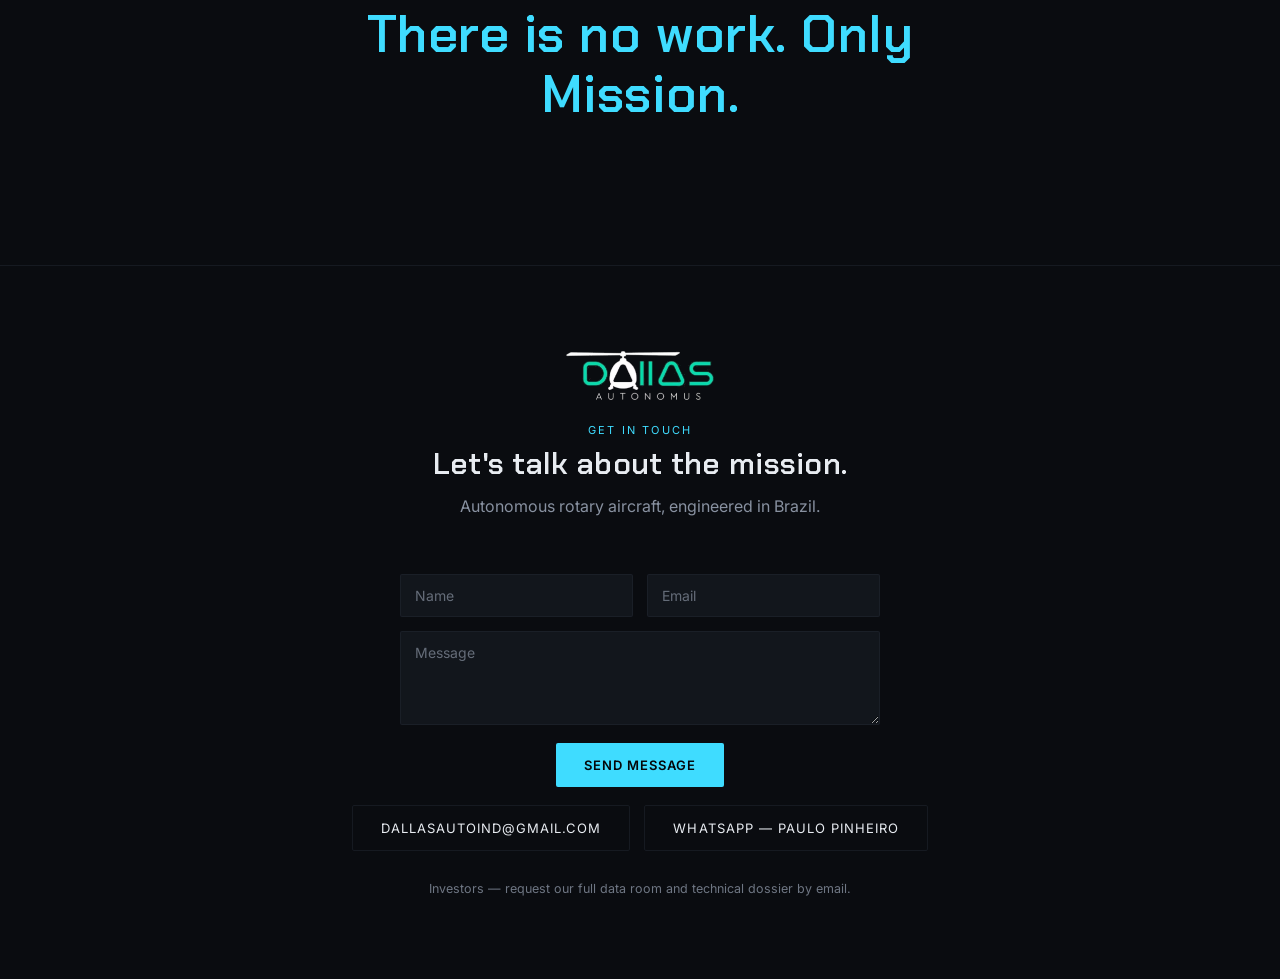
==== commit a49ae861: "v8" ====
--- a/index.html
+++ b/index.html
@@ -40,7 +40,7 @@
         "url": "https://dallasautoind.vercel.app/",
         "logo": "https://dallasautoind.vercel.app/icons/favicon-512.png",
         "description": "Dallas Autonomous engineers heavy-duty autonomous rotary aircraft platforms for defense, offshore and agribusiness missions, developed in Brazil.",
-        "email": "Dallas_Ind@gmail.com",
+        "email": "dallasautoind@gmail.com",
         "foundingDate": "2021-02",
         "address": {
             "@type": "PostalAddress",
@@ -557,7 +557,7 @@
             <h3 class="footer-heading" data-i18n="footer.heading">Let's talk about the mission.</h3>
             <p data-i18n="footer.tagline">Autonomous rotary aircraft, engineered in Brazil.</p>
 
-            <form class="contact-form" id="contactForm" action="https://formsubmit.co/Dallas_Ind@gmail.com" method="POST">
+            <form class="contact-form" id="contactForm" action="https://formsubmit.co/dallasautoind@gmail.com" method="POST">
                 <input type="hidden" name="_subject" value="New contact — Dallas Autonomous website">
                 <input type="hidden" name="_template" value="table">
                 <input type="hidden" name="_captcha" value="false">
@@ -572,7 +572,7 @@
             </form>
 
             <div class="footer-contact">
-                <a href="mailto:Dallas_Ind@gmail.com?subject=Investment%20Interest%20%E2%80%94%20Dallas%20Autonomous&body=Hello%20Dallas%20team%2C%0A%0AI%20would%20like%20to%20learn%20more%20about%20the%20investment%20opportunity%20and%20request%20the%20full%20data%20room.%0A%0A" class="btn-secondary">Dallas_Ind@gmail.com</a>
+                <a href="mailto:dallasautoind@gmail.com?subject=Investment%20Interest%20%E2%80%94%20Dallas%20Autonomous&body=Hello%20Dallas%20team%2C%0A%0AI%20would%20like%20to%20learn%20more%20about%20the%20investment%20opportunity%20and%20request%20the%20full%20data%20room.%0A%0A" class="btn-secondary">dallasautoind@gmail.com</a>
                 <a href="https://wa.me/5512920004011" target="_blank" rel="noopener" class="btn-secondary">WhatsApp — Paulo Pinheiro</a>
             </div>
             <p class="footer-note" data-i18n="footer.note">Investors — request our full data room and technical dossier by email.</p>
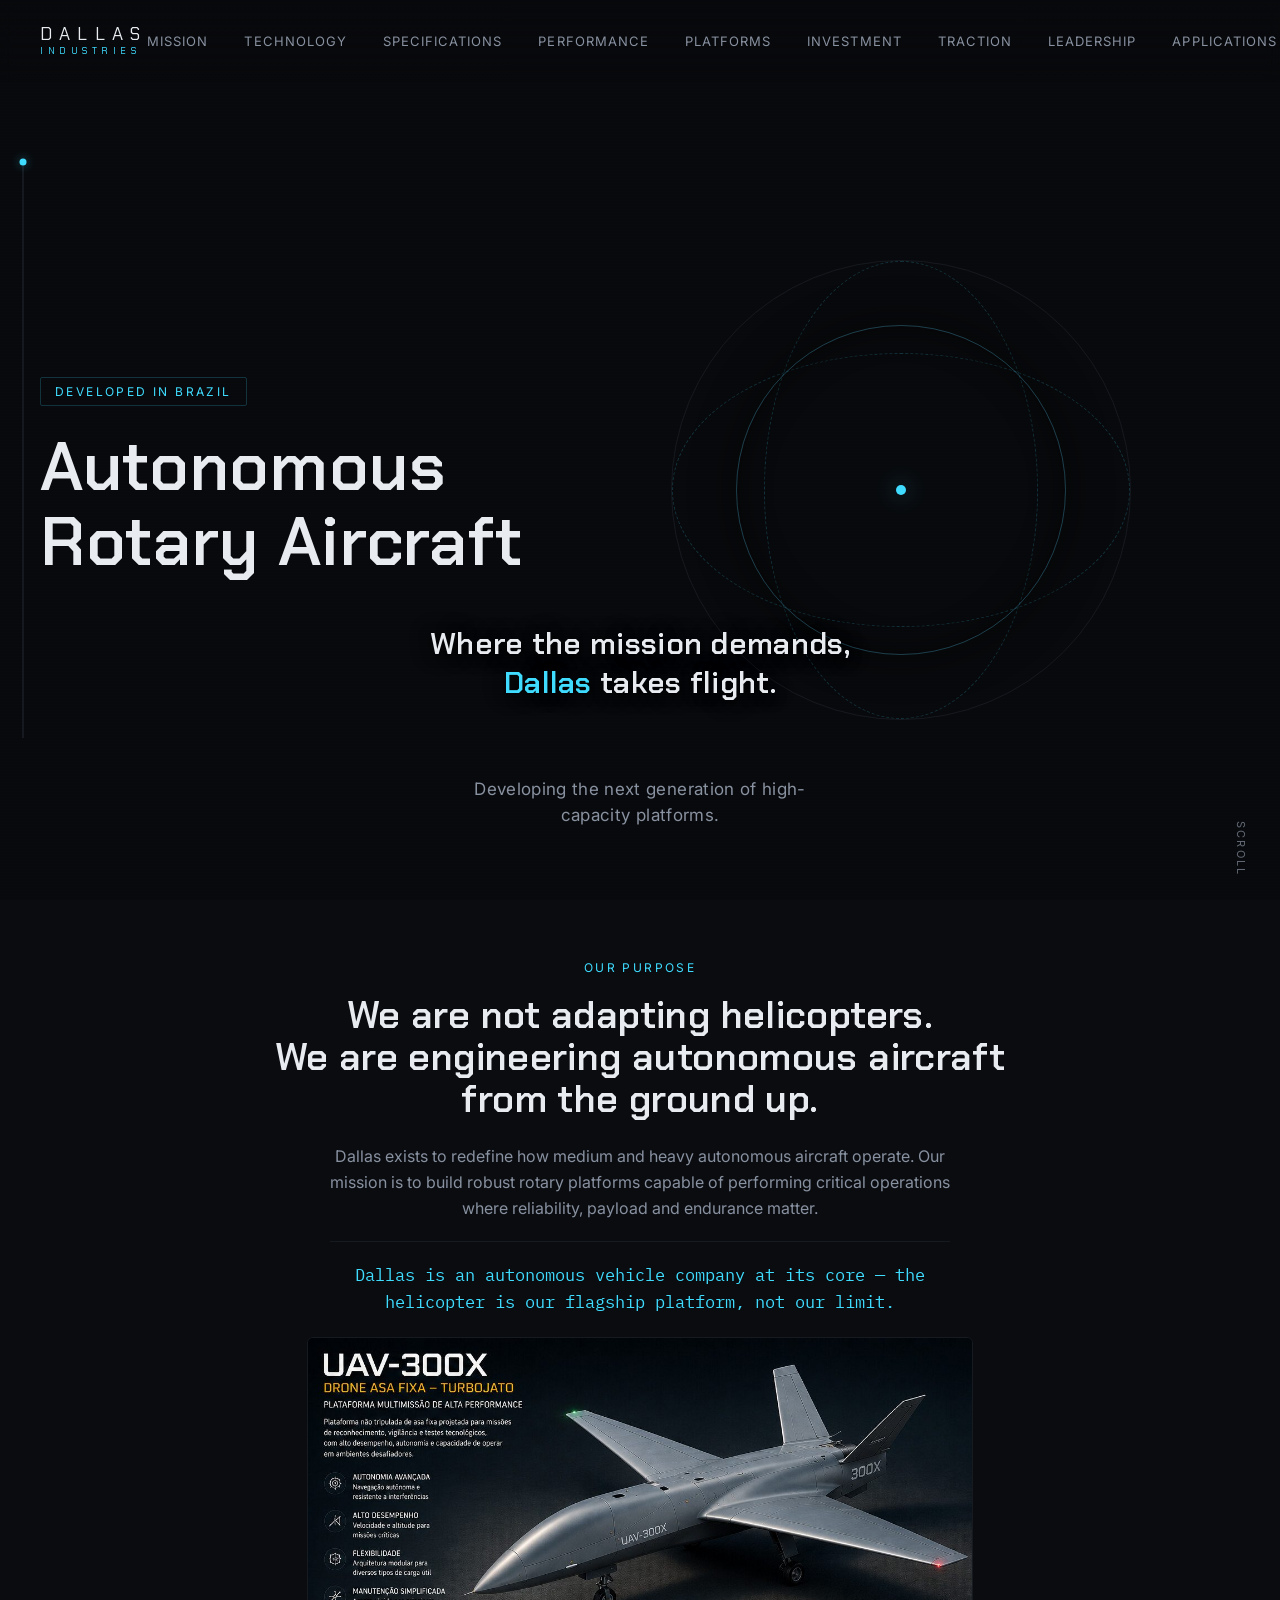
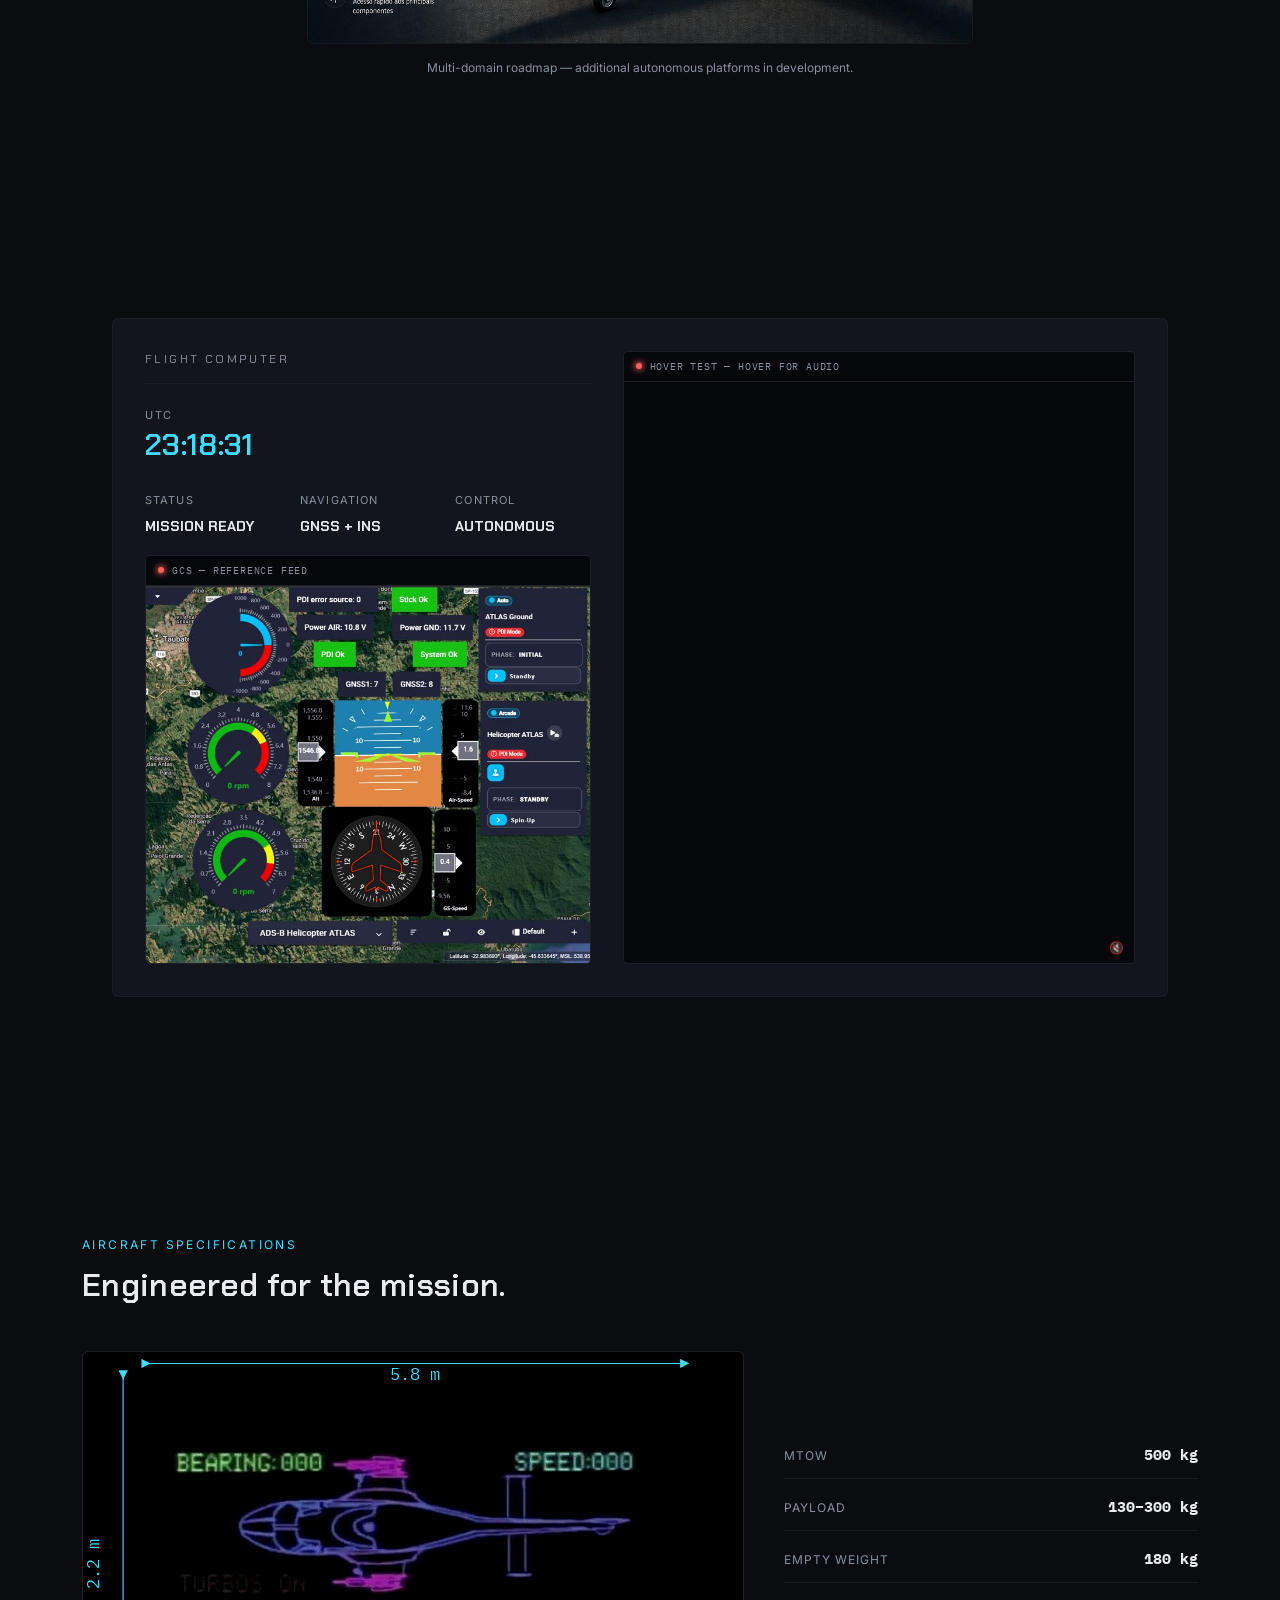
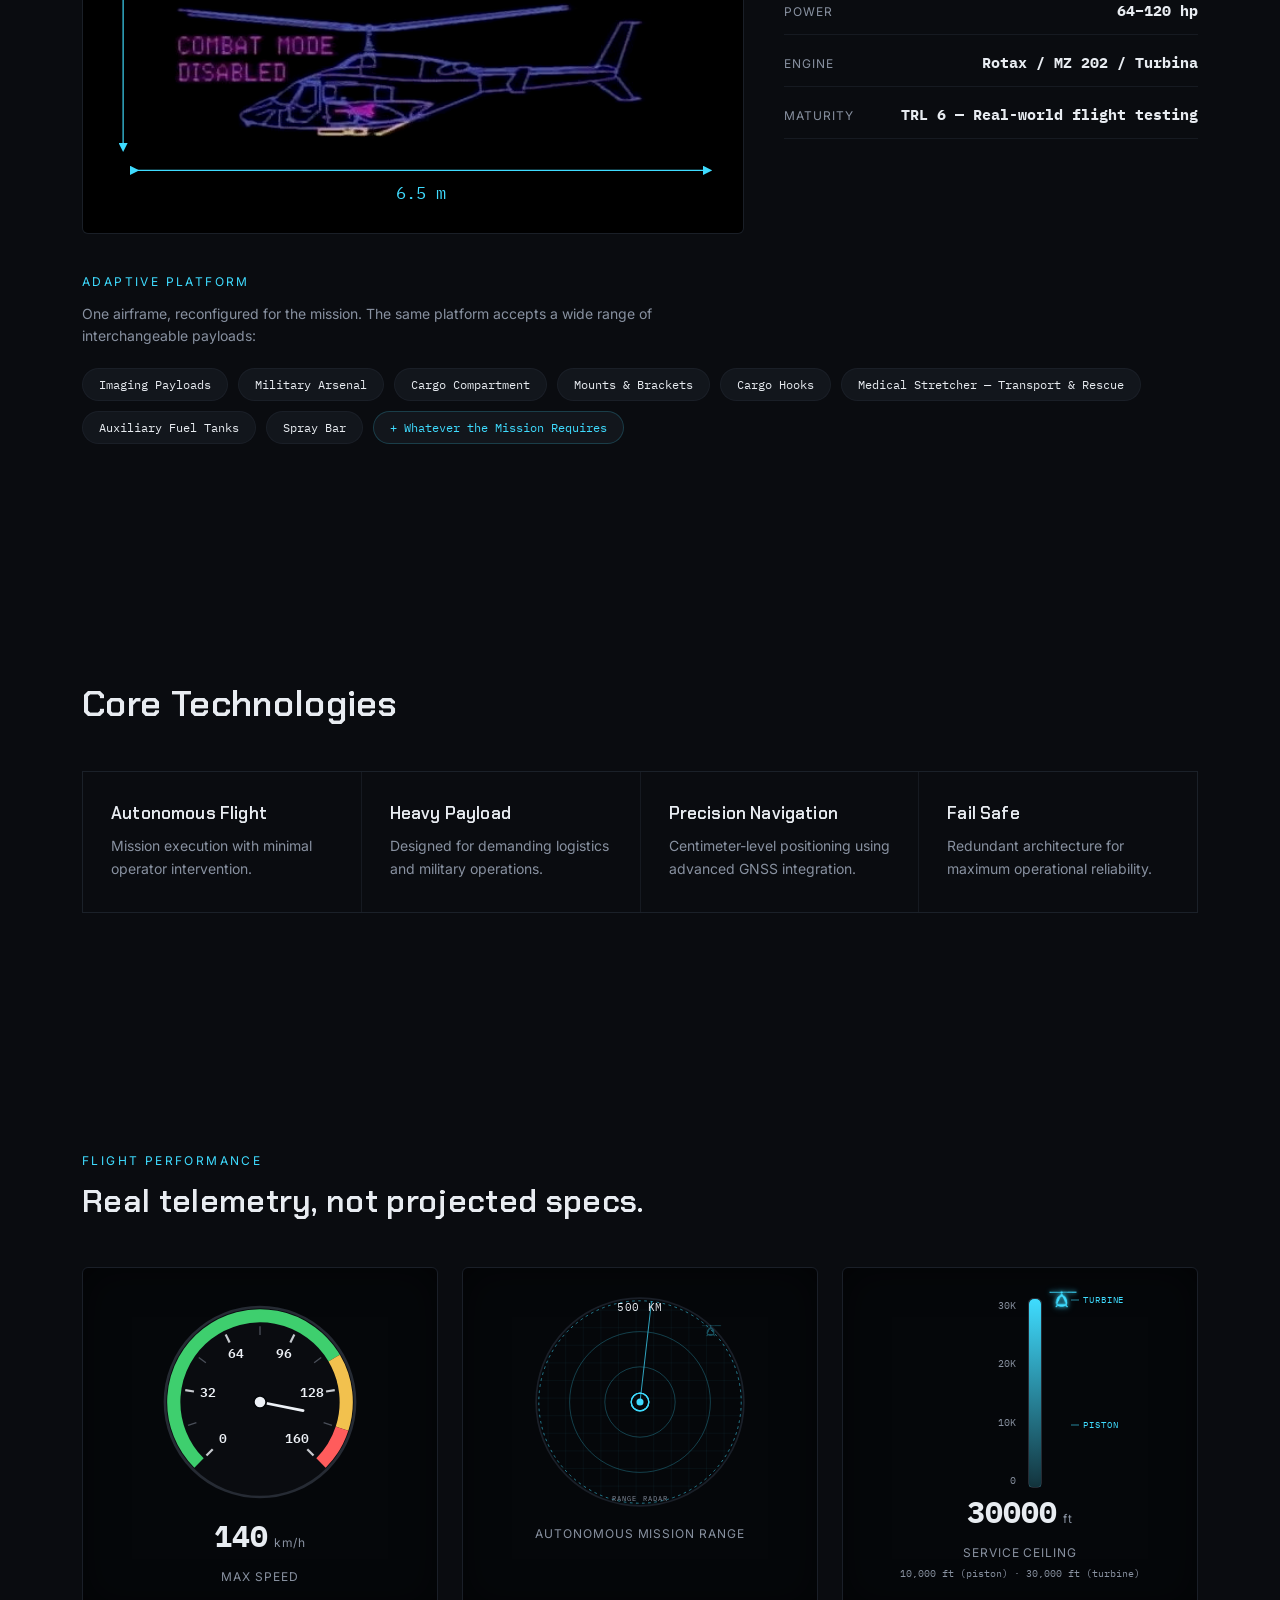
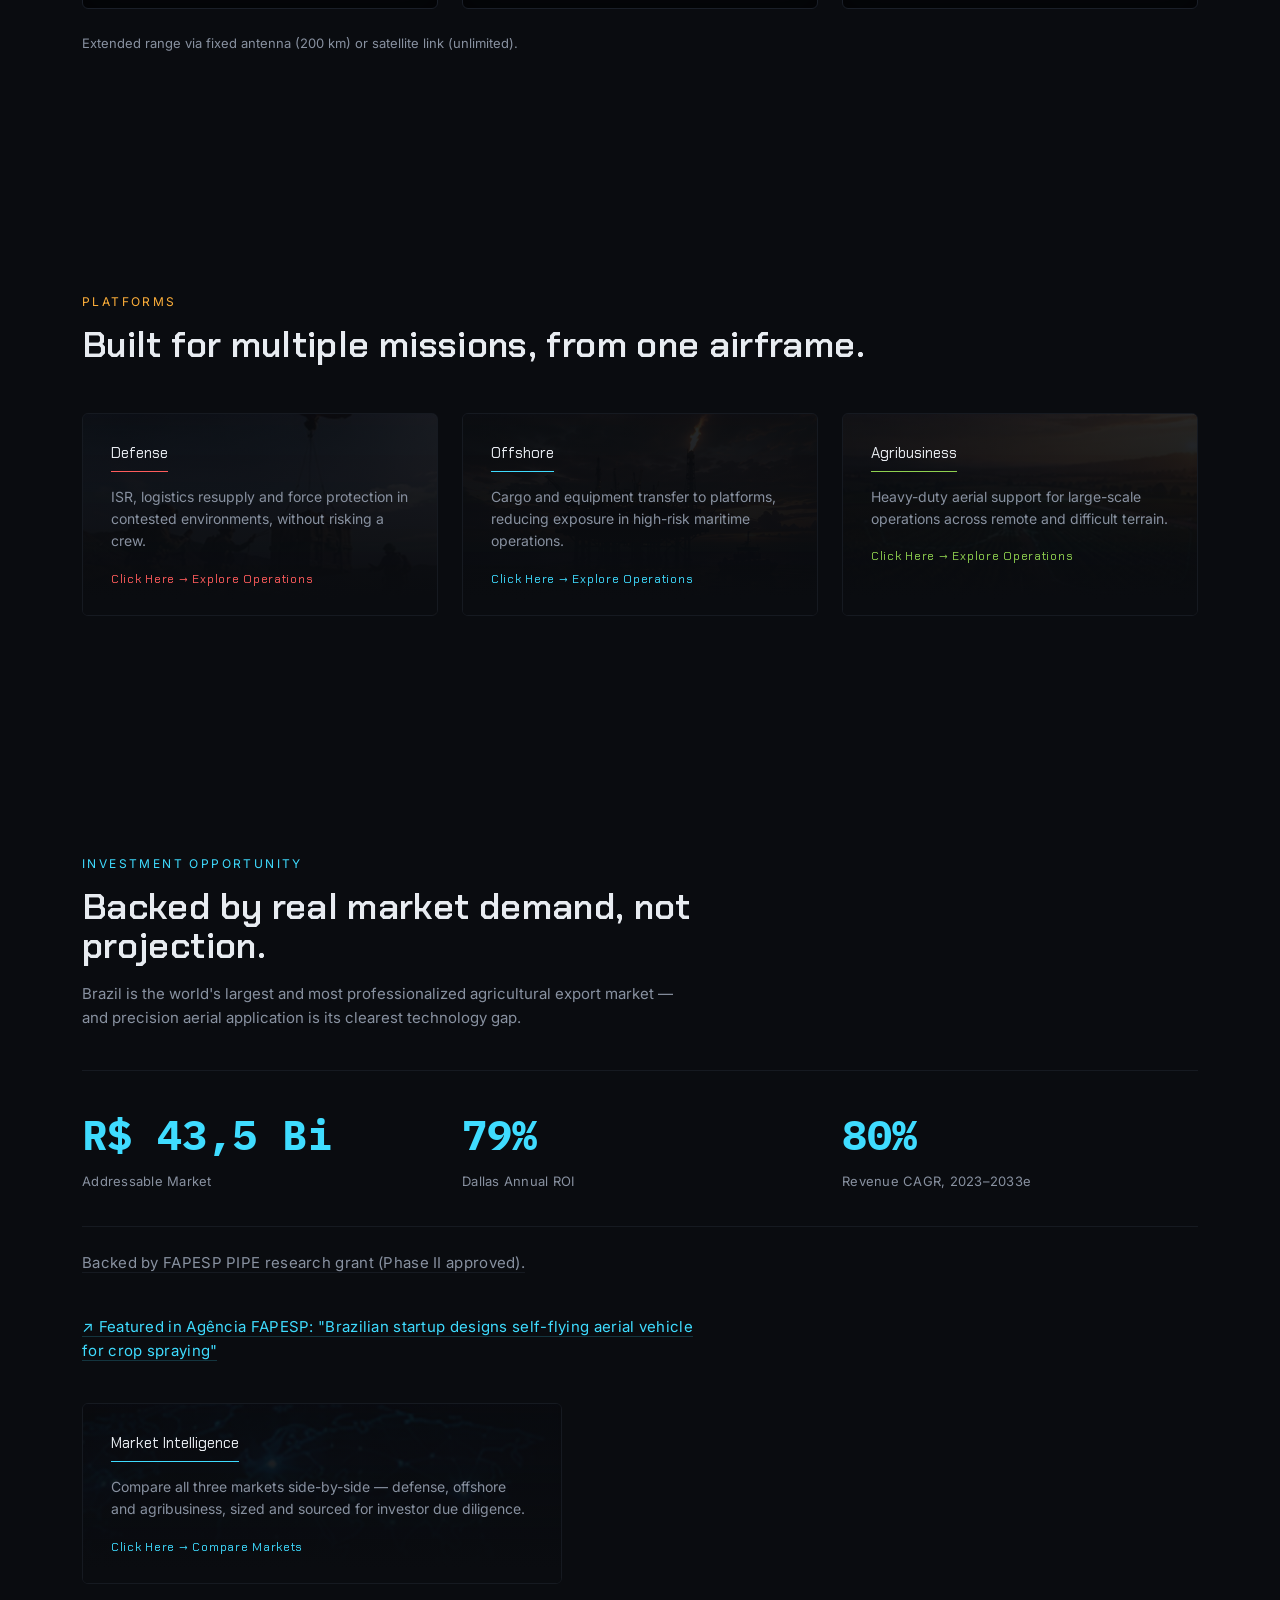
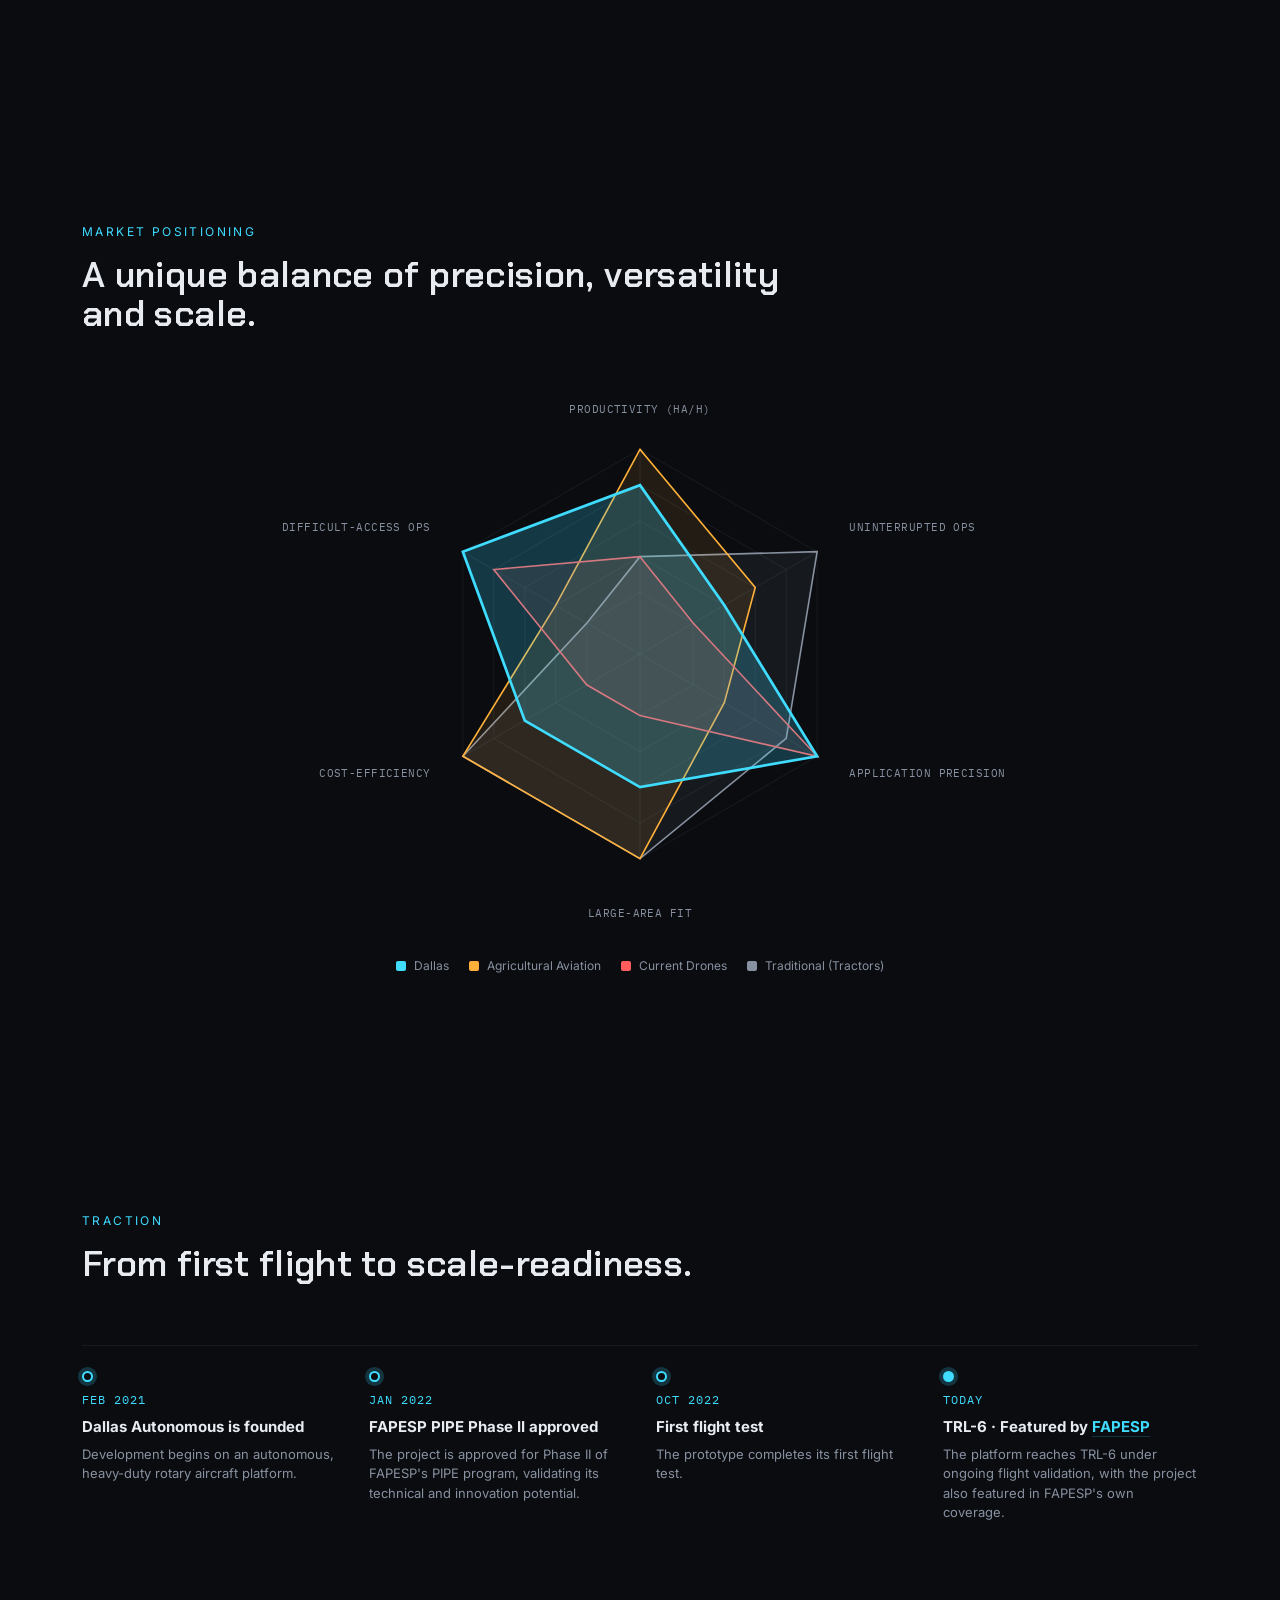
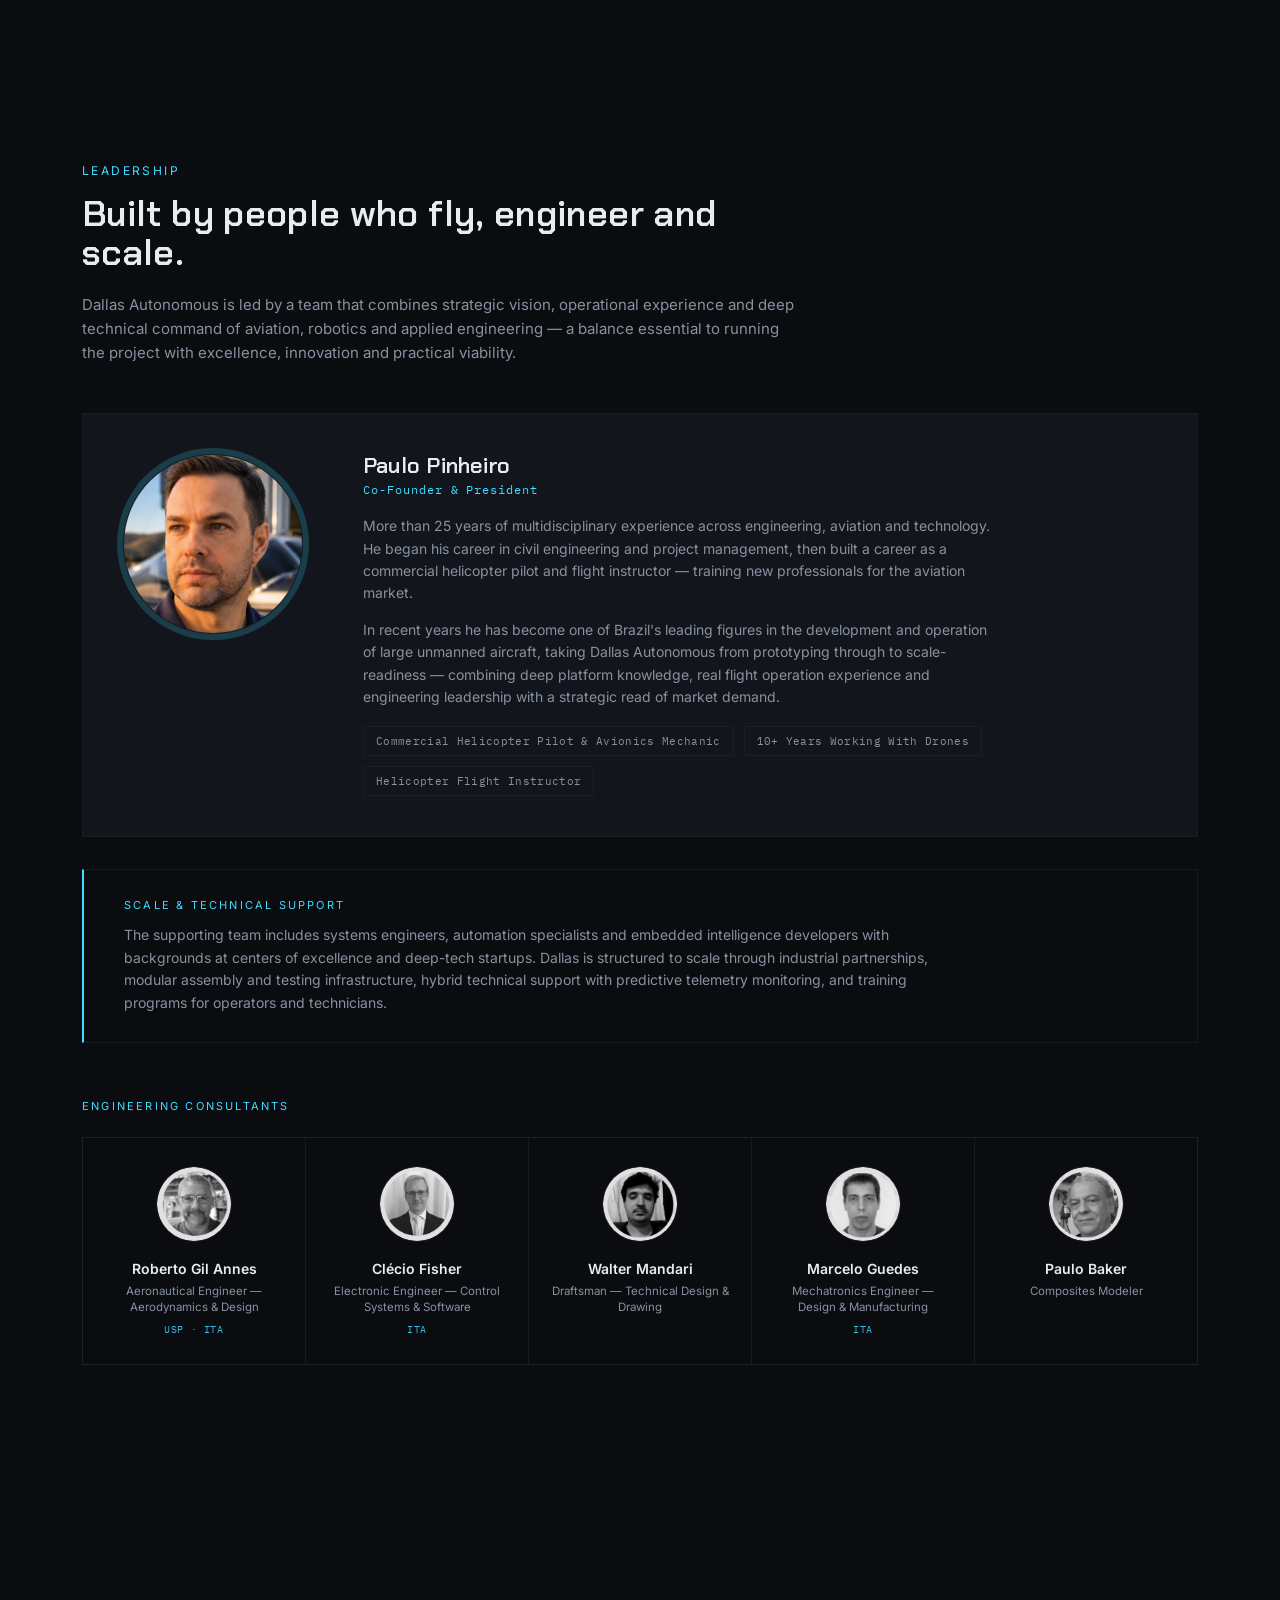
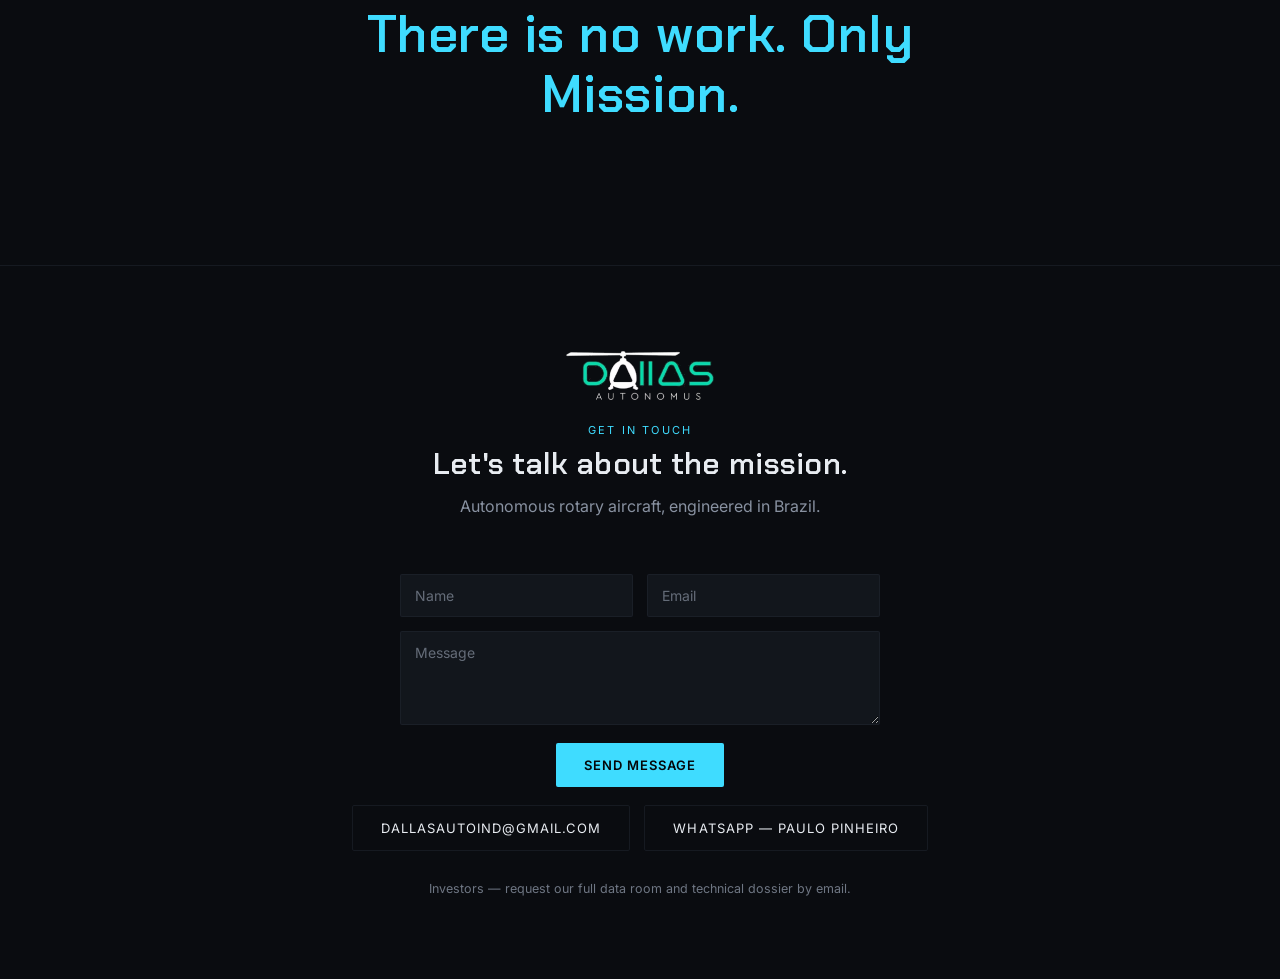
==== commit ee75a70d: "v9" ====
--- a/index.html
+++ b/index.html
@@ -230,7 +230,7 @@
             </div>
 
             <div class="blueprint-specs">
-                <div><small data-i18n="blueprint.mtow">MTOW</small><strong>330 kg</strong></div>
+                <div><small data-i18n="blueprint.mtow">MTOW</small><strong>500 kg</strong></div>
                 <div><small data-i18n="blueprint.payload">Payload</small><strong>130–300 kg</strong></div>
                 <div><small data-i18n="blueprint.empty">Empty Weight</small><strong>180 kg</strong></div>
                 <div><small data-i18n="blueprint.power">Power</small><strong>64–120 hp</strong></div>
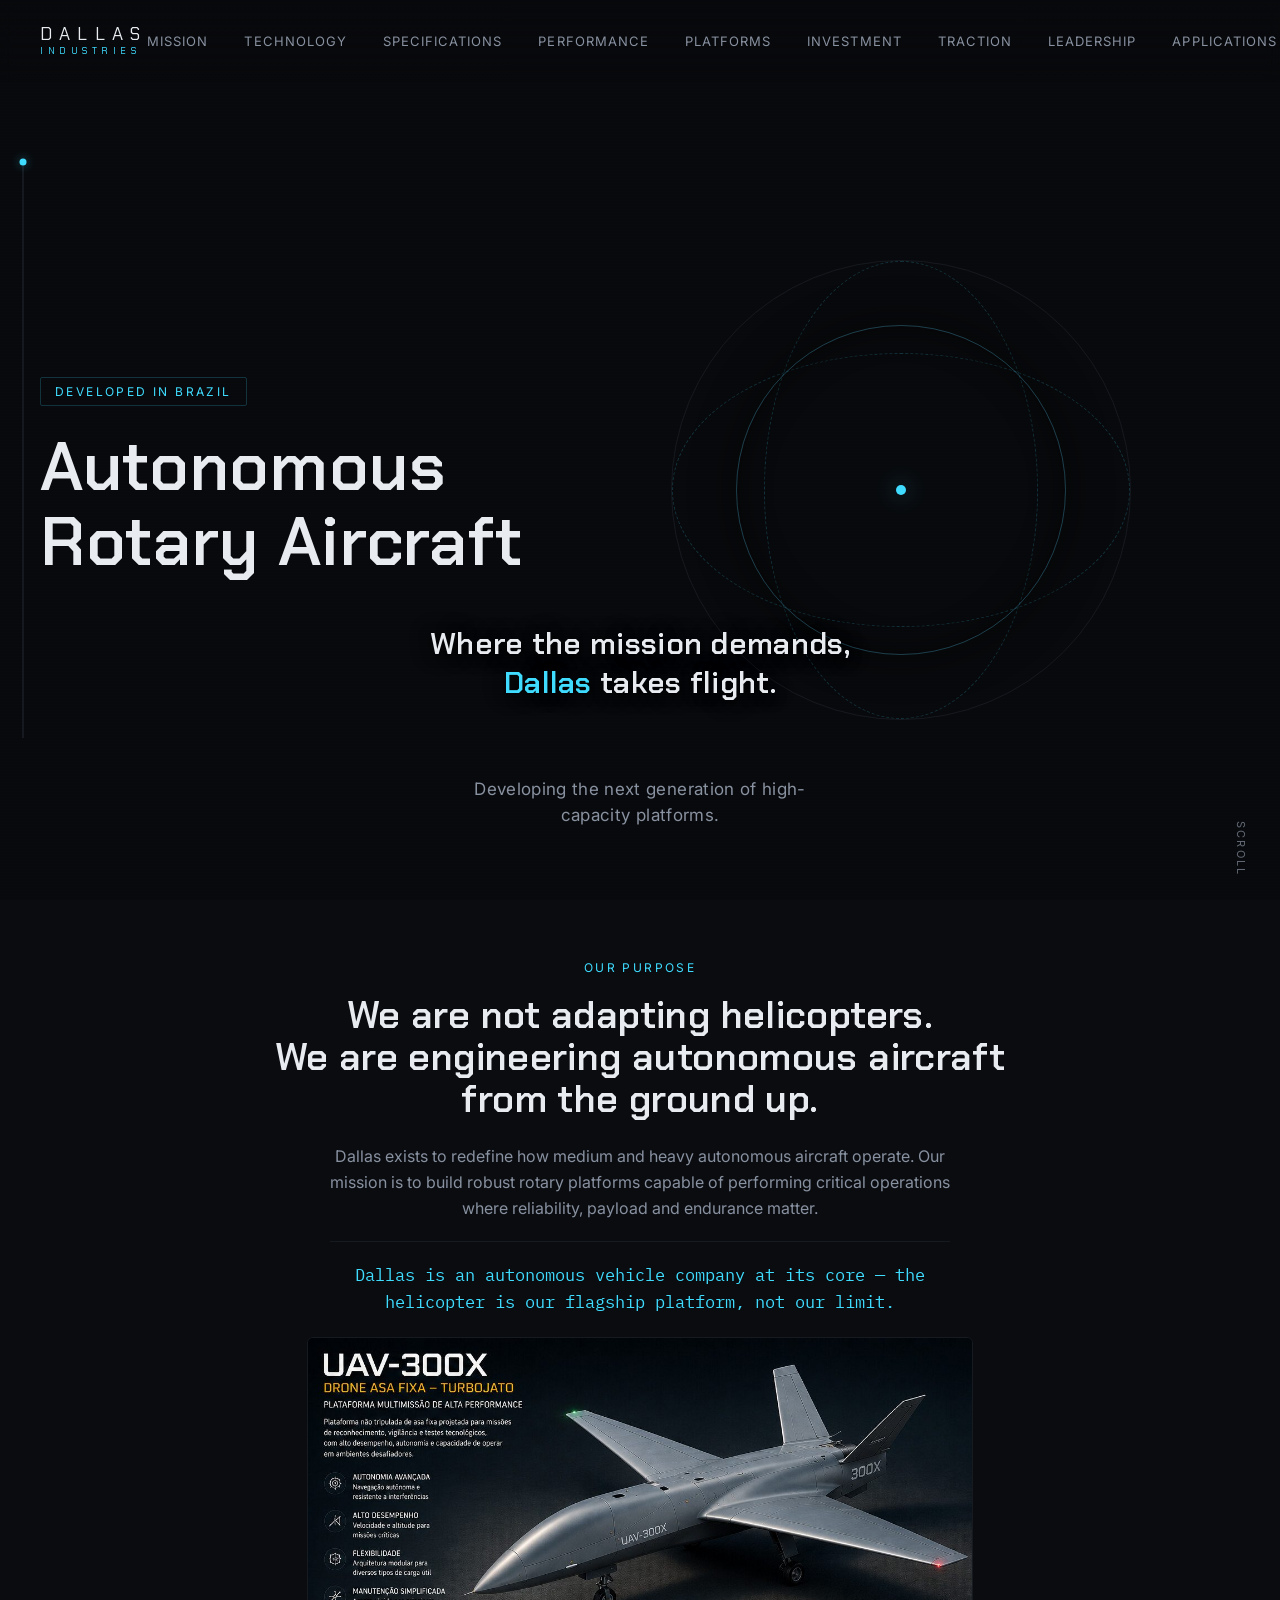
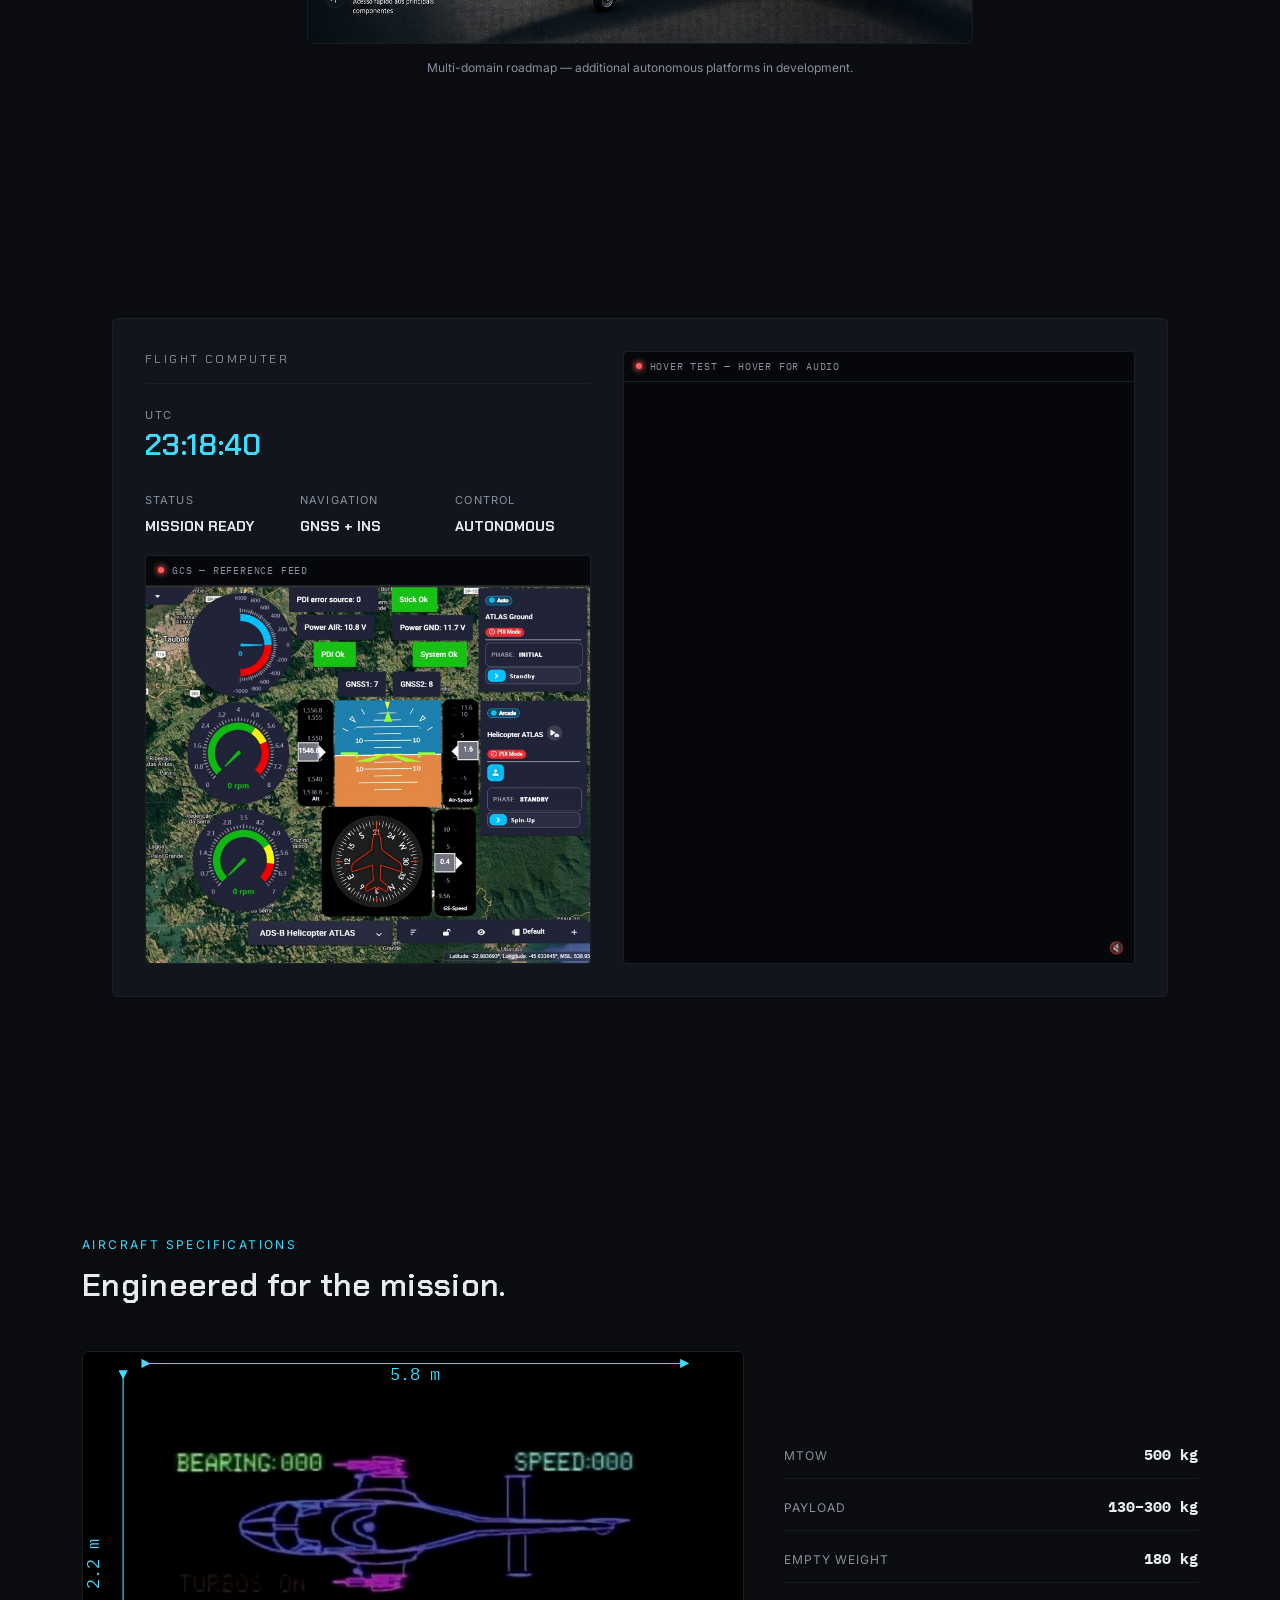
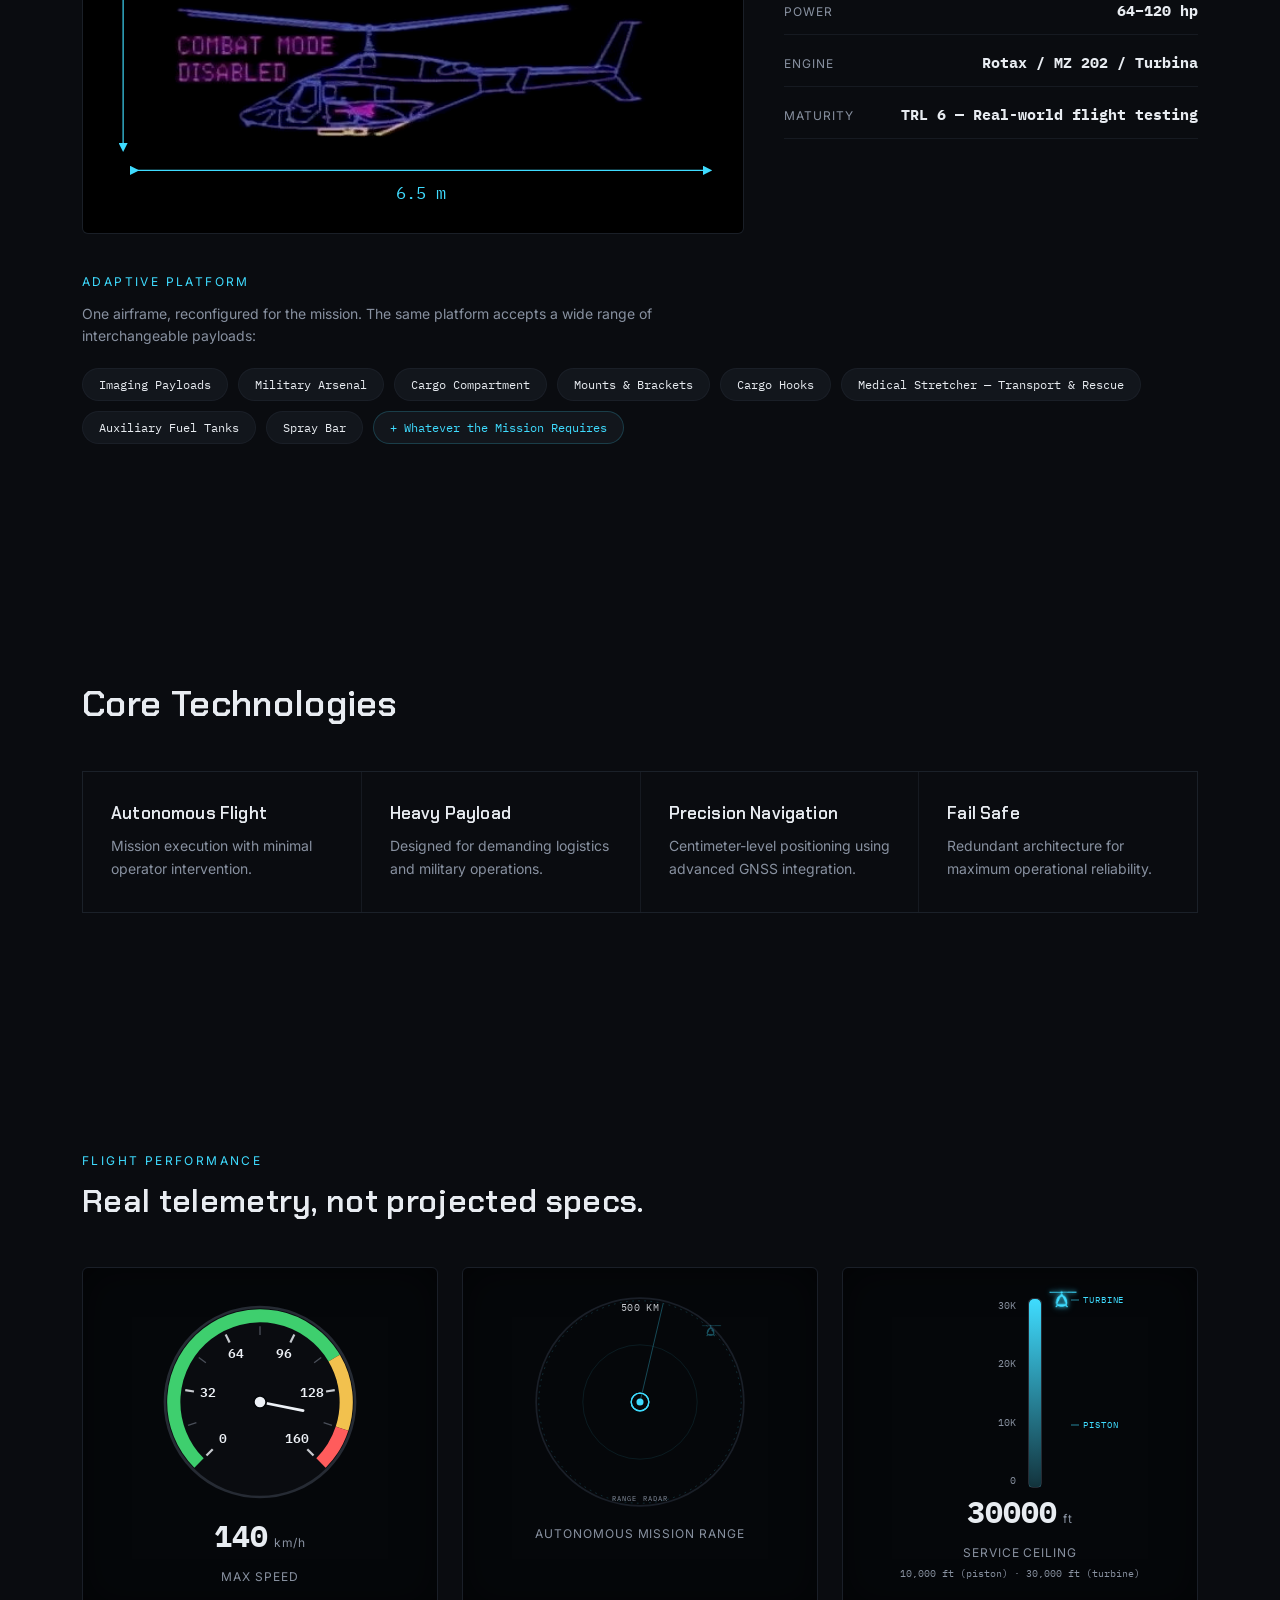
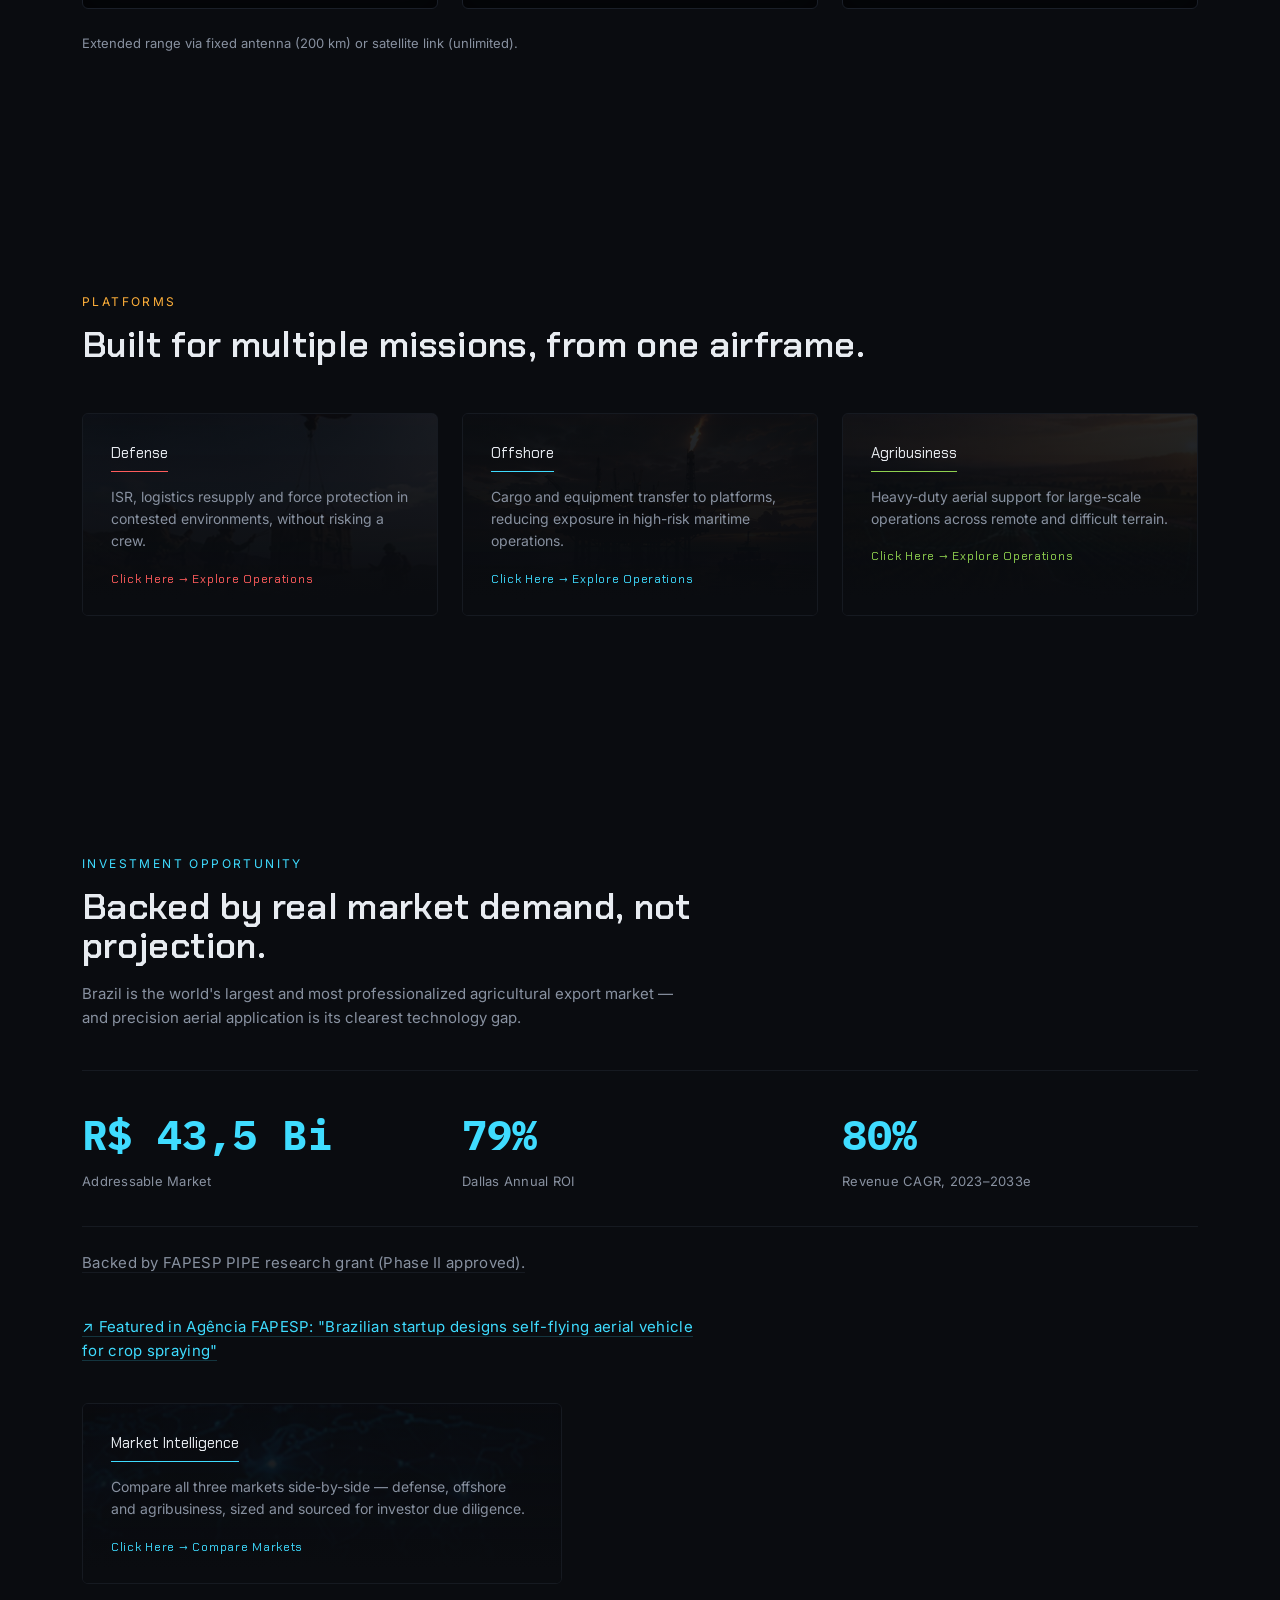
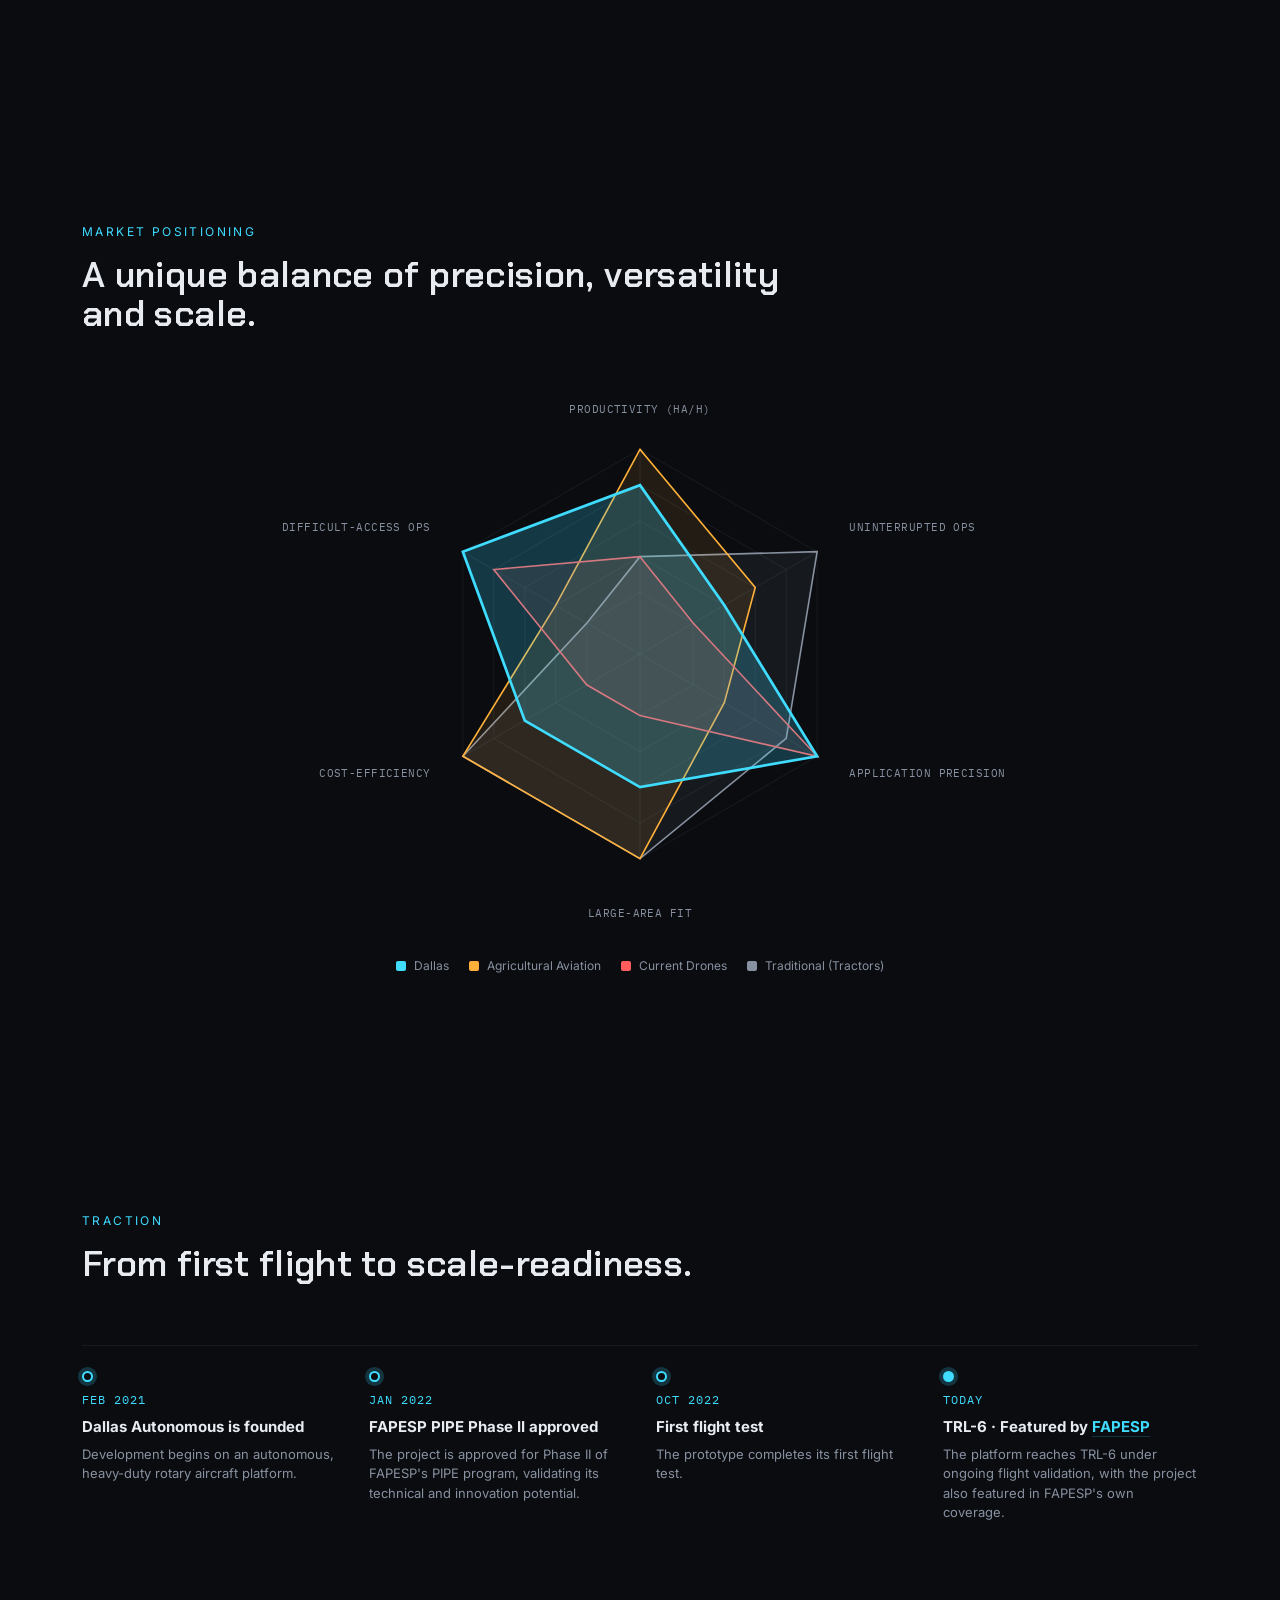
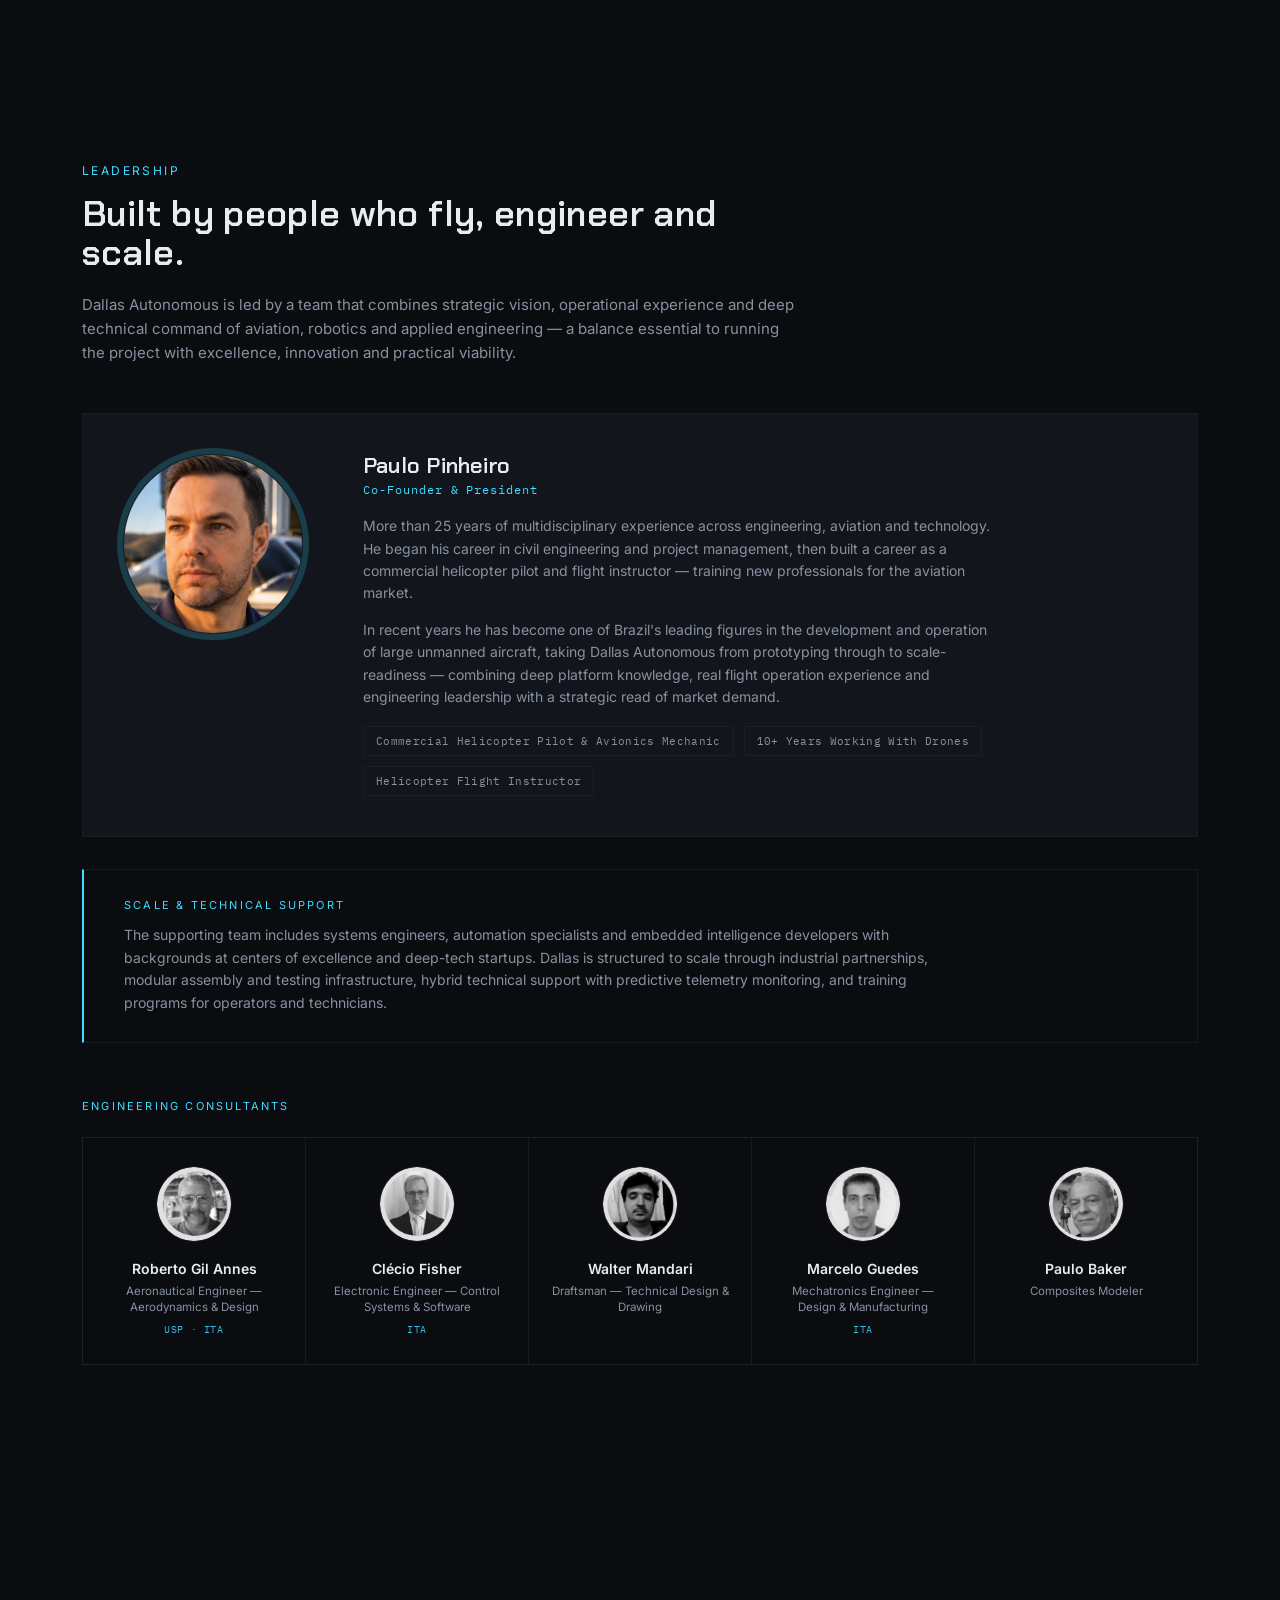
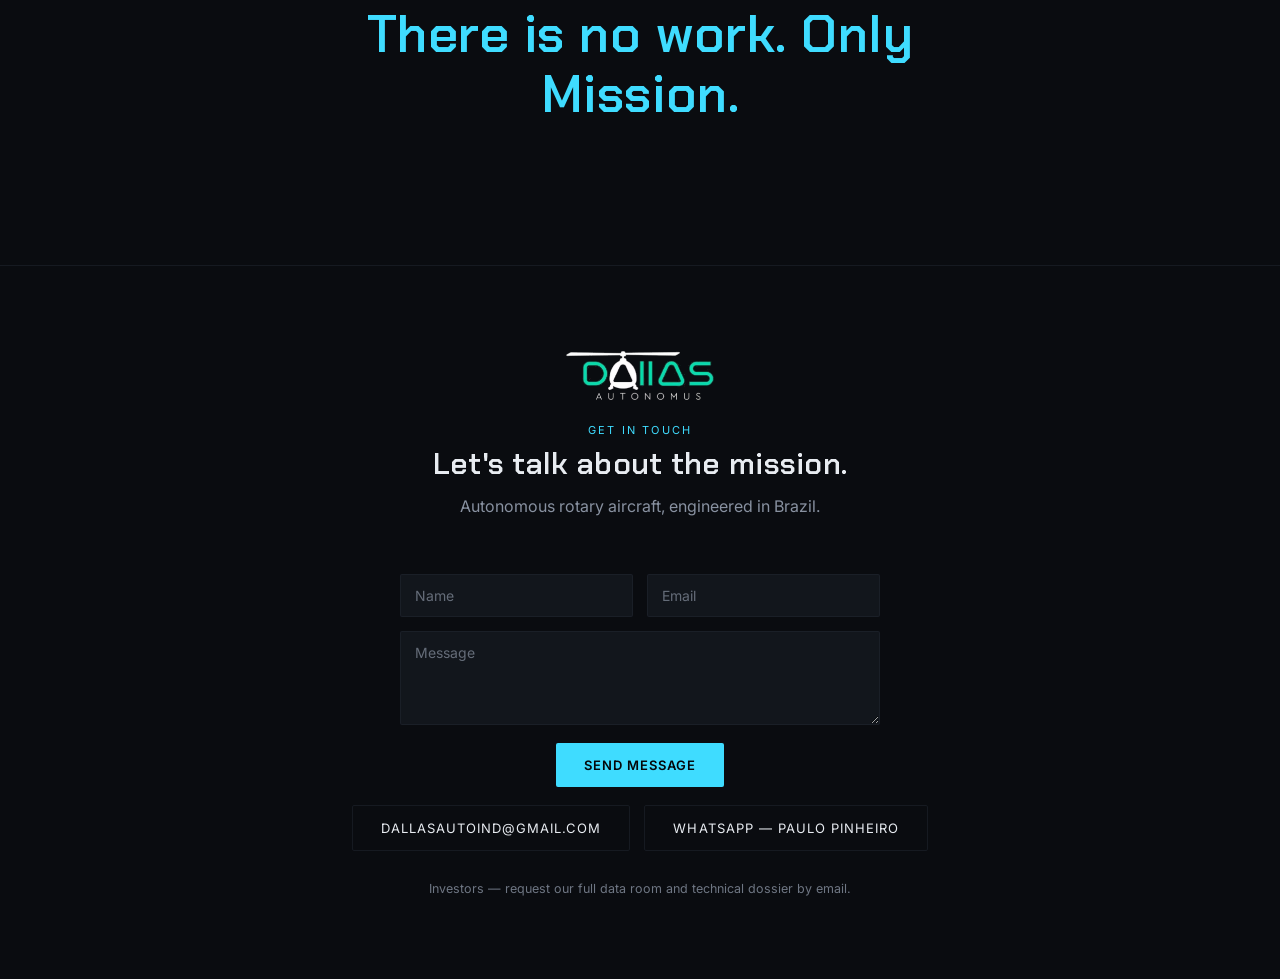
==== commit cb5211ec: "V10" ====
--- a/index.html
+++ b/index.html
@@ -294,16 +294,9 @@
             <div class="gauge gauge--map">
                 <div class="map-radar">
                     <svg viewBox="0 0 250 250" xmlns="http://www.w3.org/2000/svg" xmlns:xlink="http://www.w3.org/1999/xlink">
-                        <defs>
-                            <pattern id="mapGrid" width="20" height="20" patternUnits="userSpaceOnUse">
-                                <path d="M 20 0 L 0 0 0 20" class="map-grid-line"></path>
-                            </pattern>
-                        </defs>
                         <circle cx="125" cy="125" r="118" class="map-bg"></circle>
-                        <circle cx="125" cy="125" r="118" fill="url(#mapGrid)" class="map-grid-clip"></circle>
-
-                        <circle cx="125" cy="125" r="40" class="map-ring"></circle>
-                        <circle cx="125" cy="125" r="80" class="map-ring"></circle>
+
+                        <circle cx="125" cy="125" r="65" class="map-ring"></circle>
                         <circle cx="125" cy="125" r="115" class="map-ring map-ring--outer"></circle>
 
                         <circle cx="125" cy="125" r="10" class="map-ping"></circle>
@@ -318,7 +311,7 @@
 
                         <image href="icons/logo-mark.png" xlink:href="icons/logo-mark.png" x="195.3" y="37" width="22" height="13.6" class="map-blip"></image>
 
-                        <text x="125" y="22" class="map-label" text-anchor="middle">500 KM</text>
+                        <text x="125" y="22" class="map-label map-label--soft" text-anchor="middle">500 KM</text>
                         <text x="125" y="238" class="map-label map-label--dim" text-anchor="middle">RANGE RADAR</text>
                     </svg>
                 </div>
--- a/style.css
+++ b/style.css
@@ -2084,31 +2084,22 @@
 
 .map-bg { fill: #05070a; }
 
-.map-grid-line {
+.map-ring {
     fill: none;
     stroke: var(--accent);
     stroke-width: 0.5;
-    opacity: 0.35;
-}
-
-.map-grid-clip { opacity: 0.5; }
-
-.map-ring {
-    fill: none;
-    stroke: var(--accent);
-    stroke-width: 1;
-    opacity: 0.3;
+    opacity: 0.22;
 }
 
 .map-ring--outer {
-    opacity: 0.6;
-    stroke-dasharray: 3 4;
+    opacity: 0.4;
+    stroke-dasharray: 2 5;
 }
 
 .map-sweep {
     stroke: var(--accent);
-    stroke-width: 1;
-    opacity: 0.8;
+    stroke-width: 0.5;
+    opacity: 0.65;
 }
 
 .map-sweep-group {
@@ -2156,6 +2147,12 @@
     letter-spacing: 0.15em;
 }
 
+.map-label--soft {
+    font-size: 11px;
+    letter-spacing: 0.03em;
+    opacity: 0.85;
+}
+
 .map-blip {
     opacity: 0.35;
 }
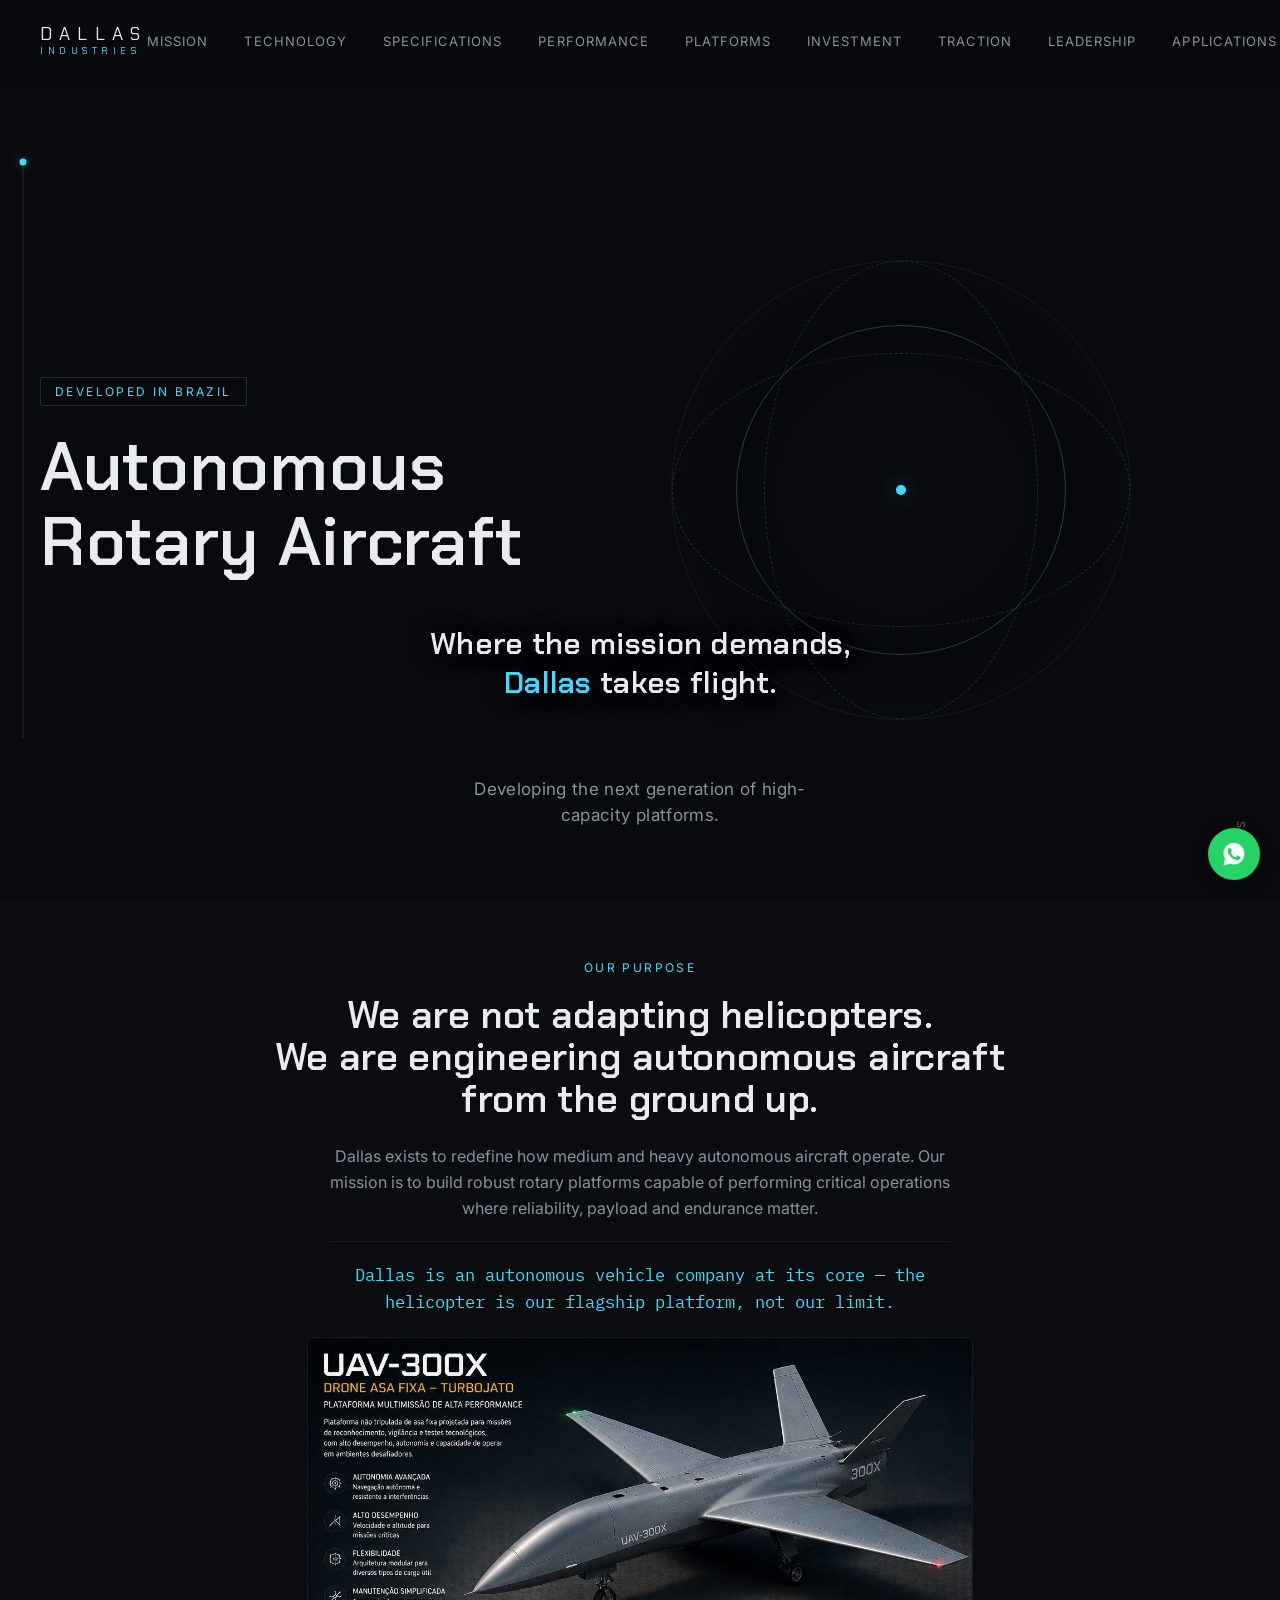
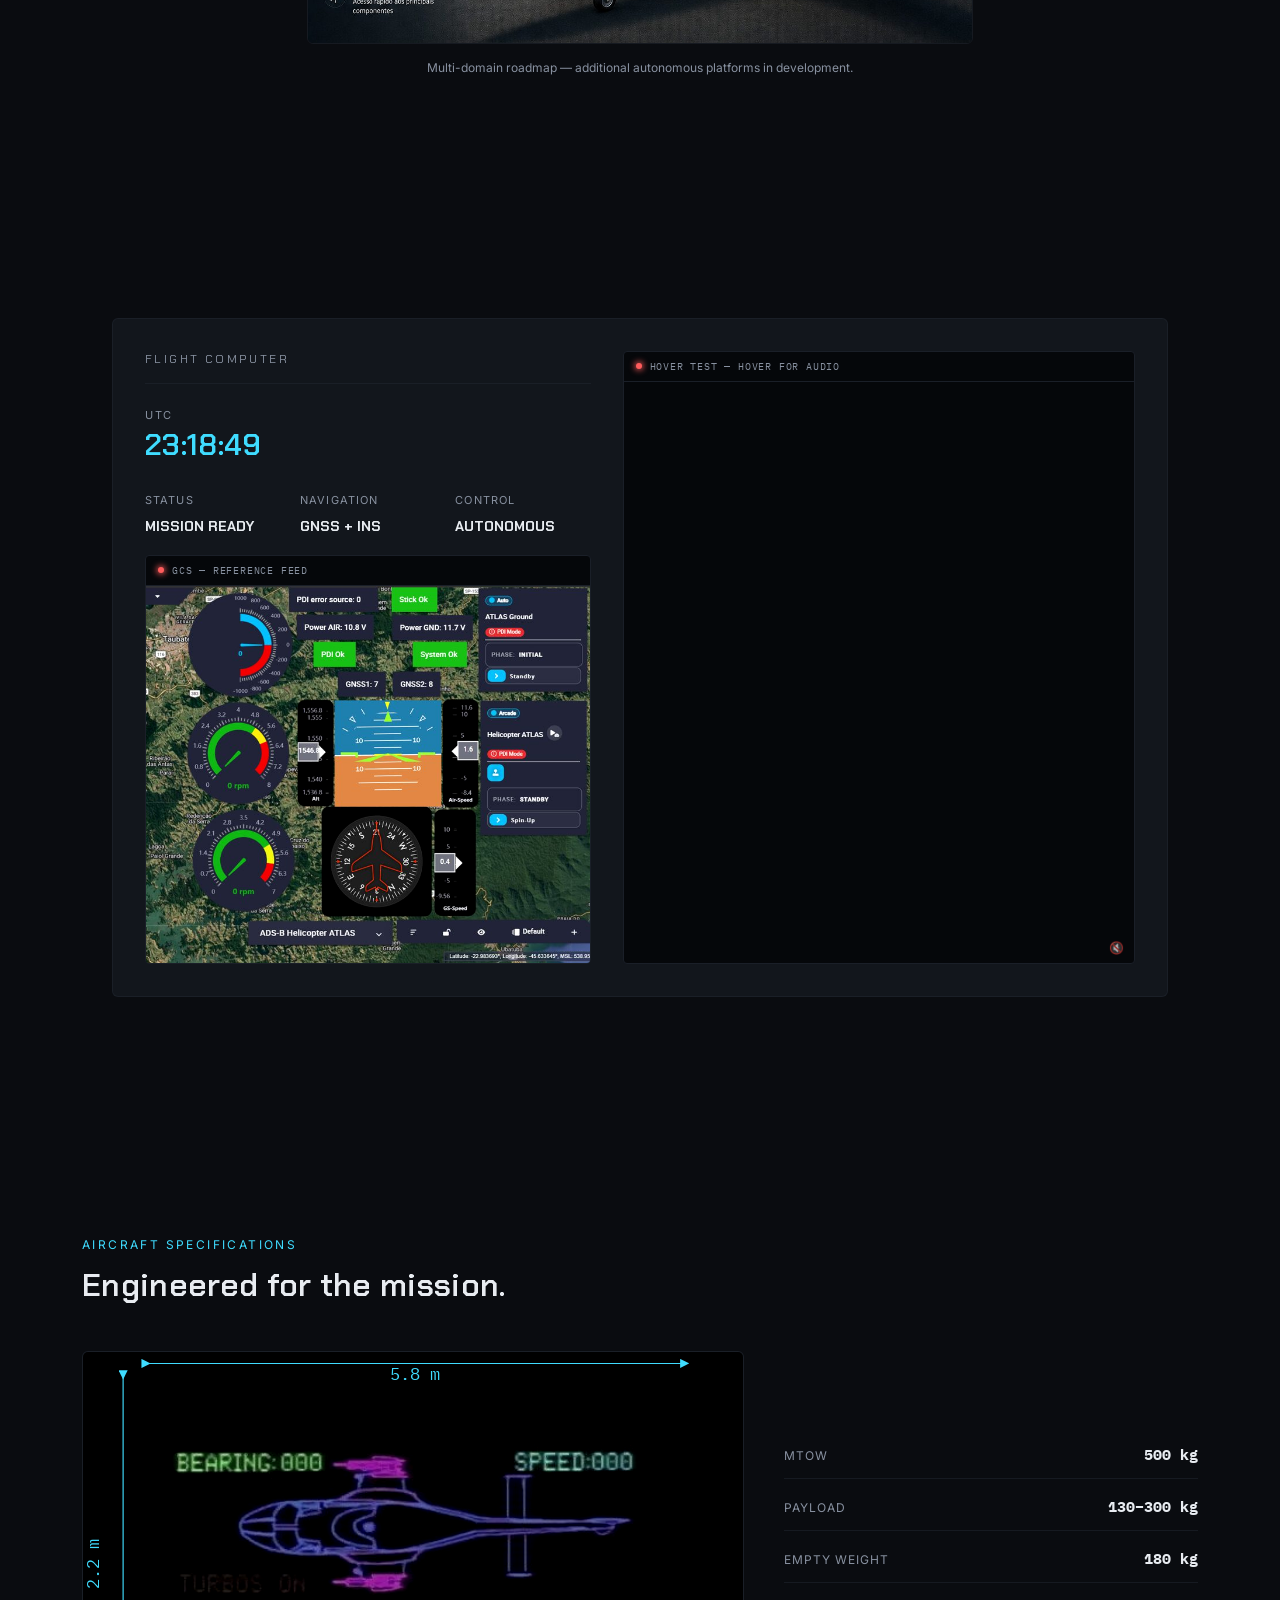
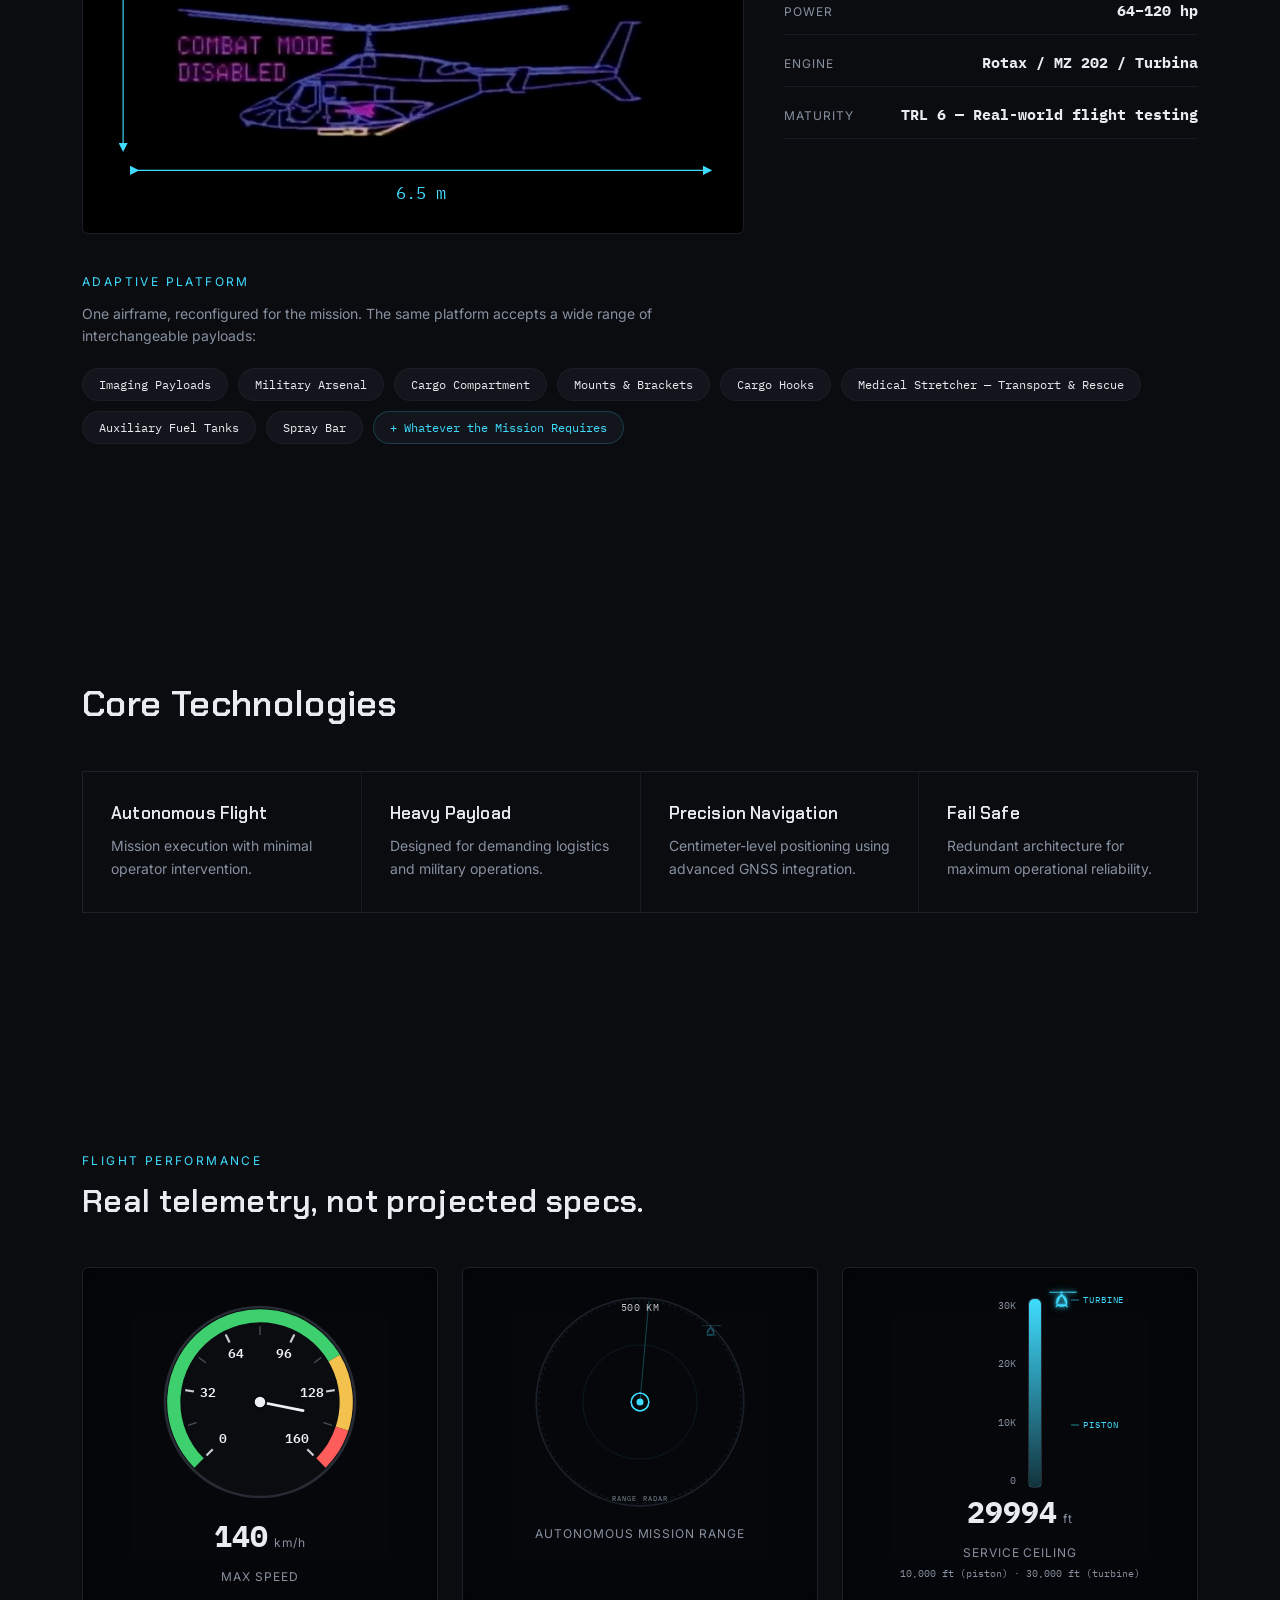
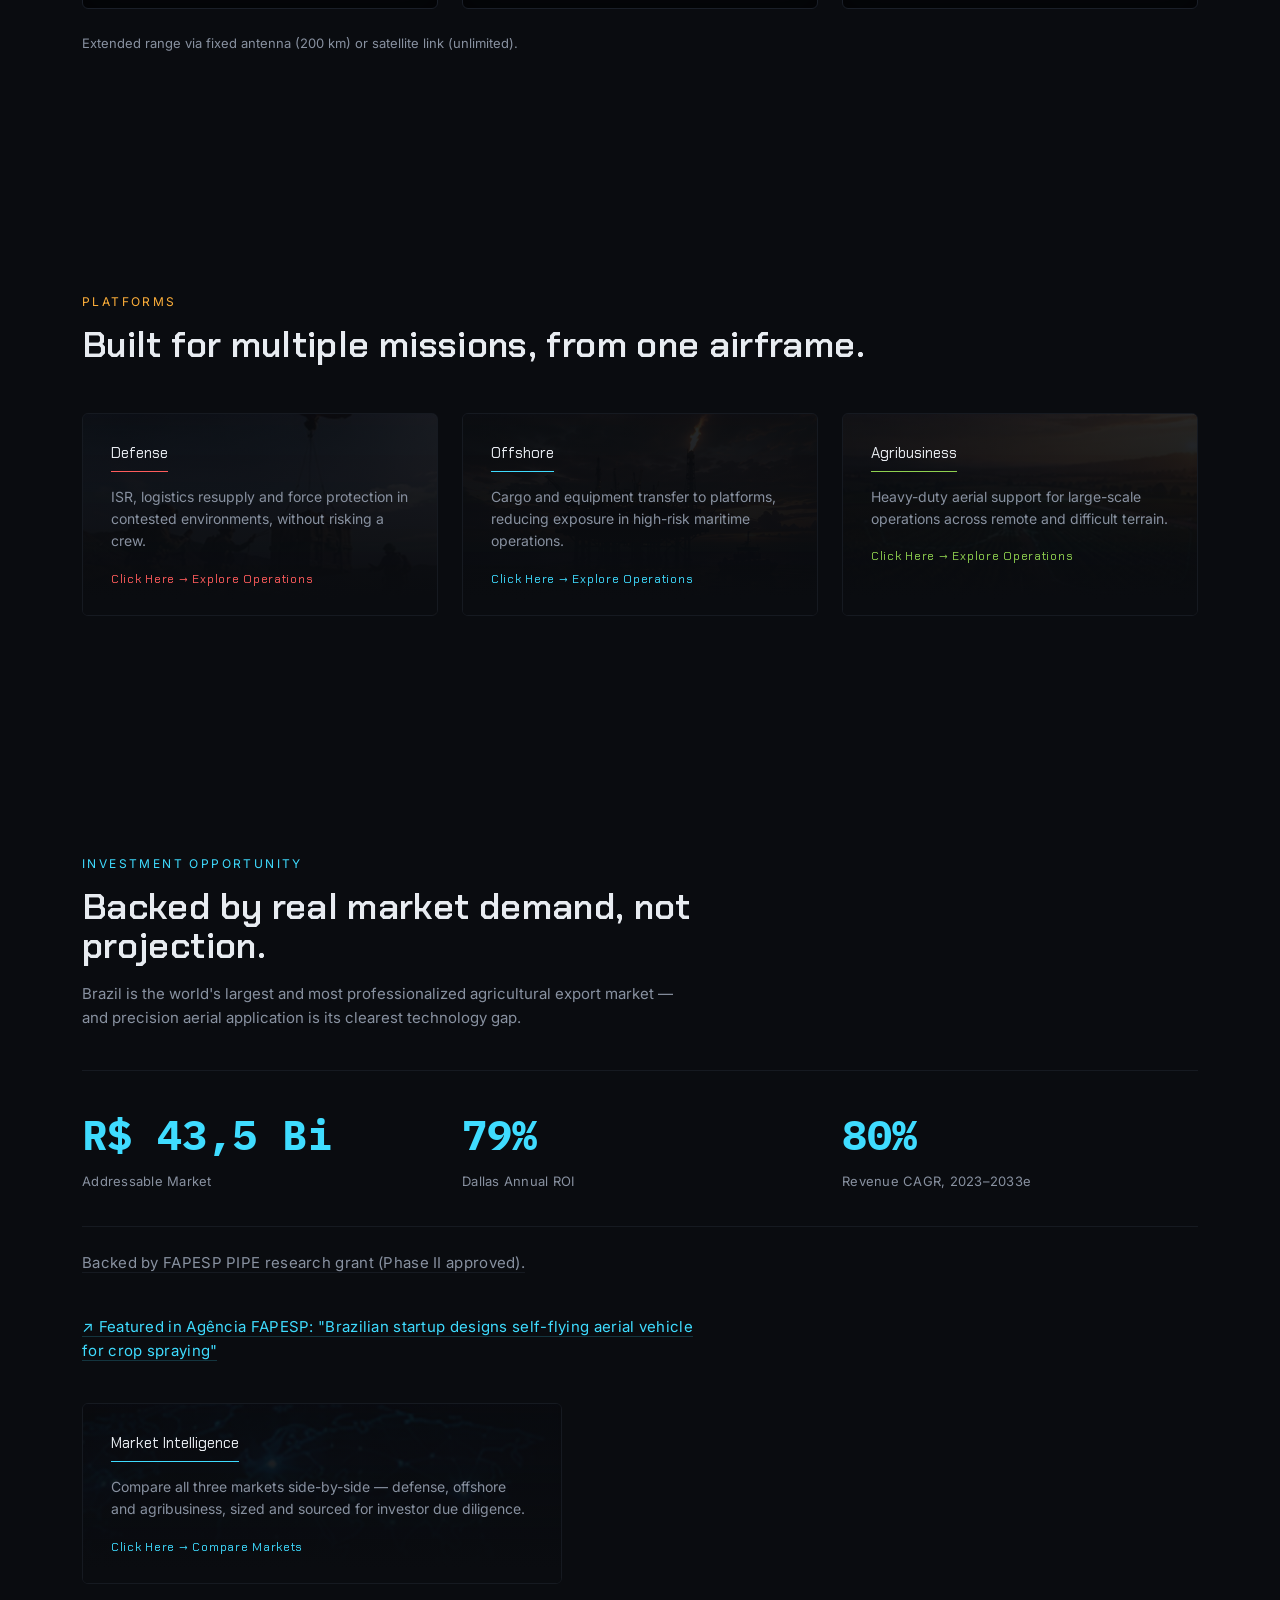
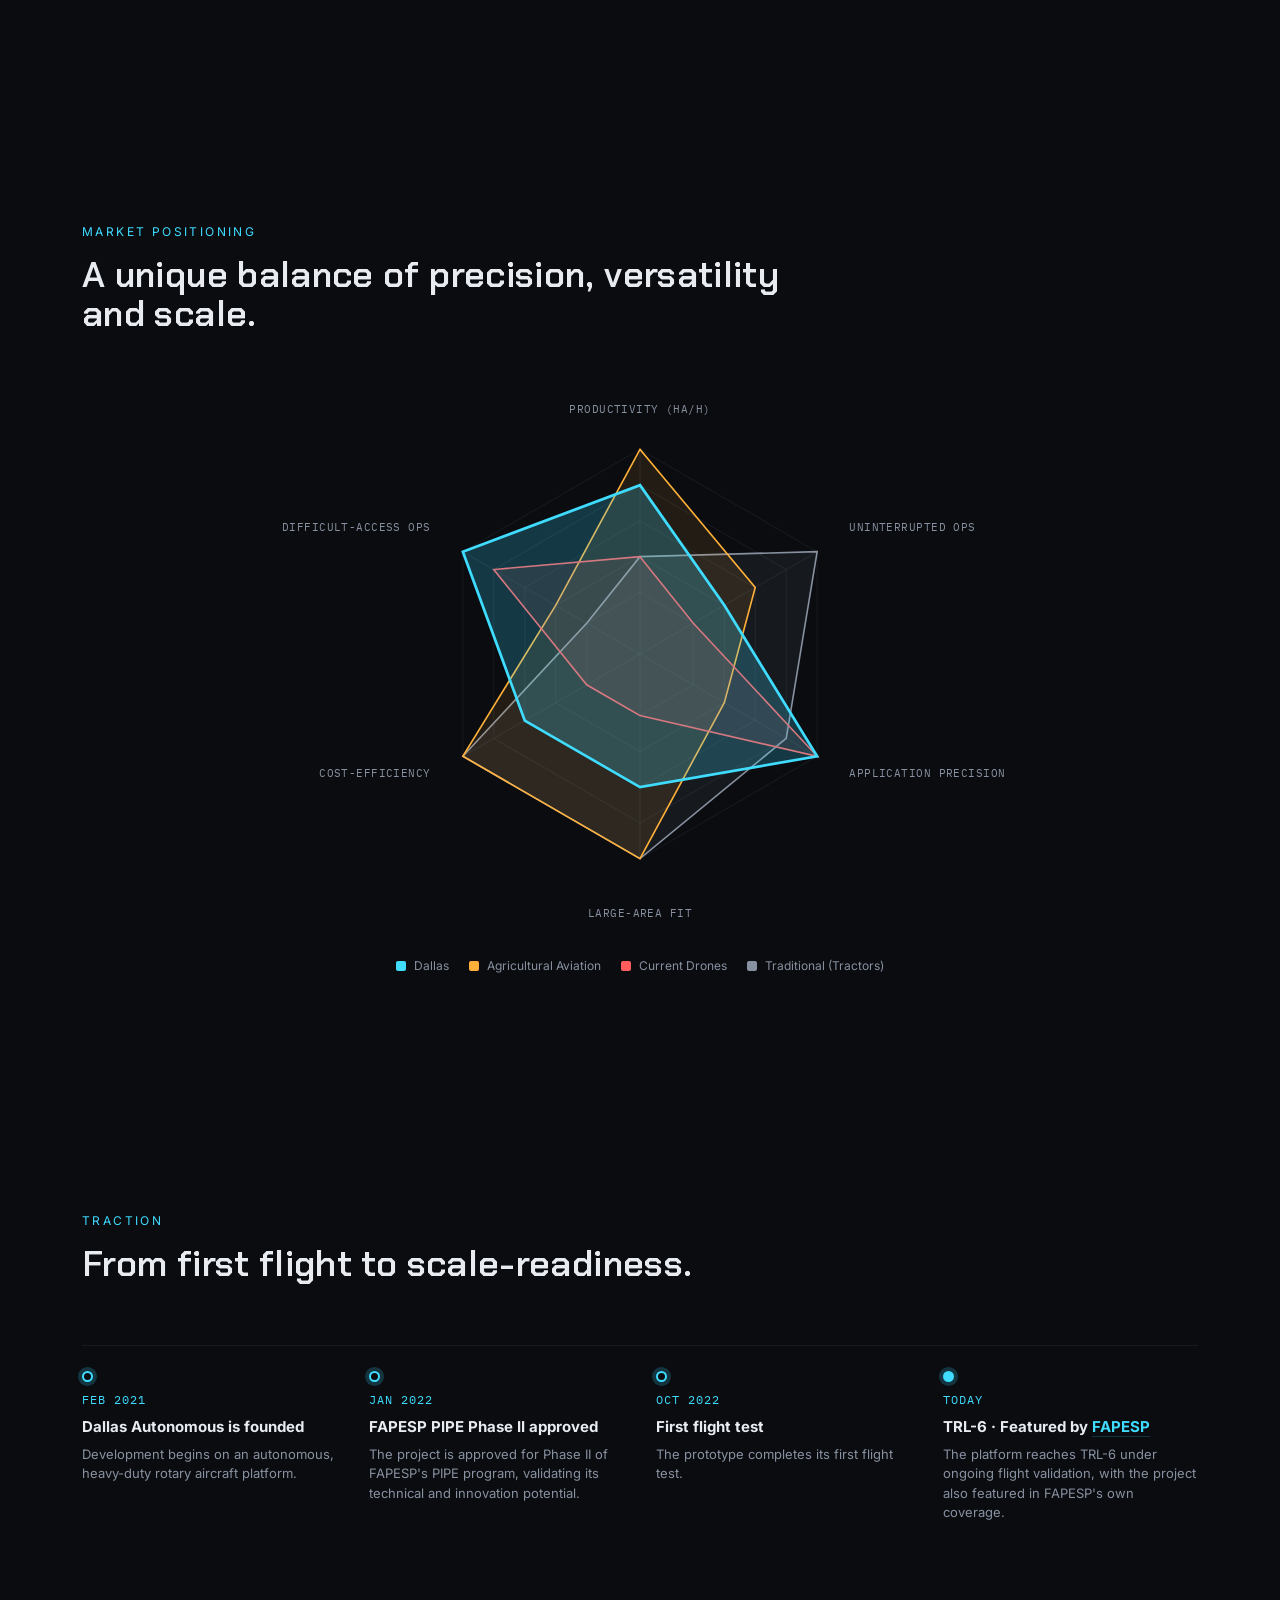
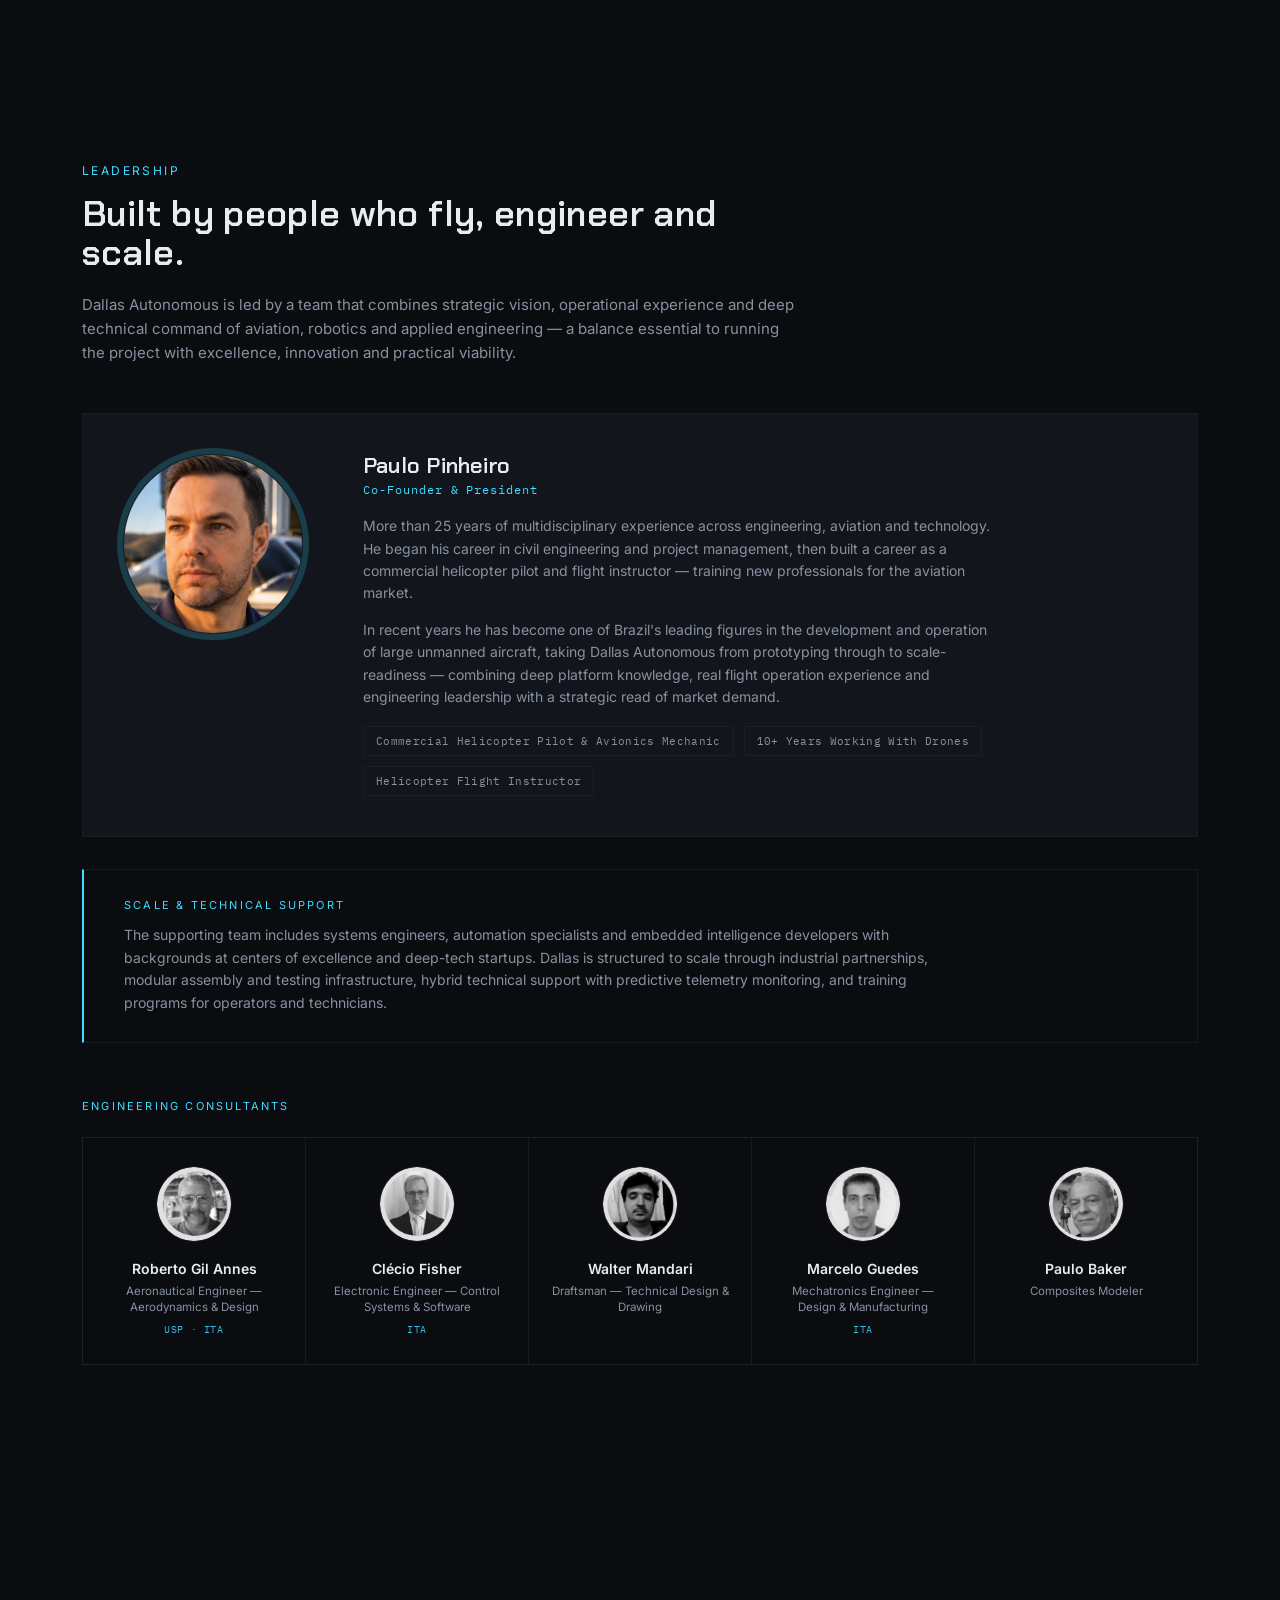
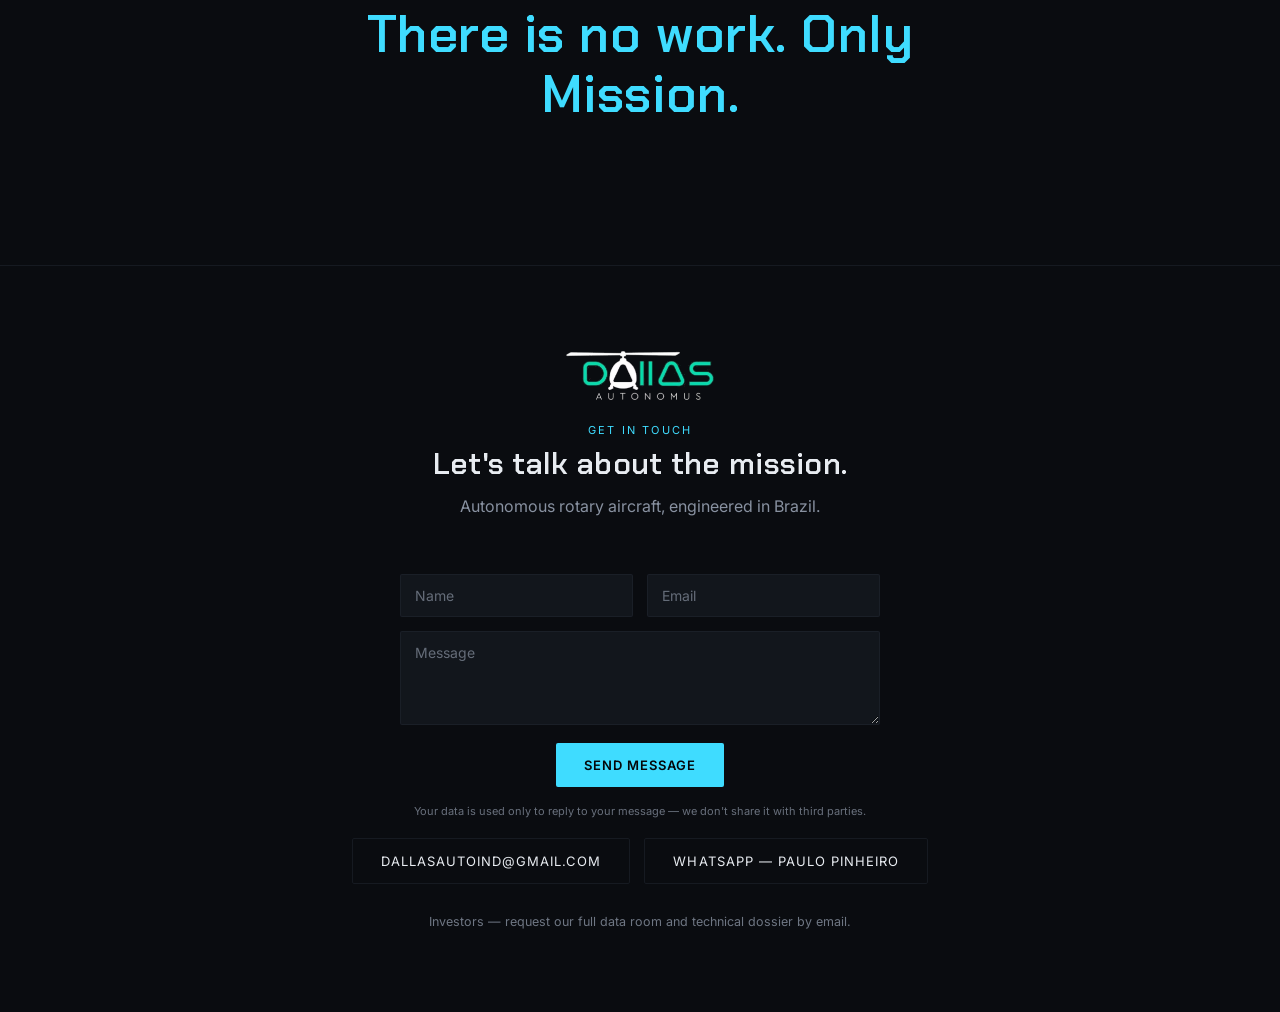
==== commit 2eb5407d: "V12" ====
--- a/index.html
+++ b/index.html
@@ -48,6 +48,16 @@
         }
     }
     </script>
+    <!-- Google Analytics (GA4) — replace G-XXXXXXXXXX with your real Measurement ID
+         once you create a free property at https://analytics.google.com -->
+    <script async src="https://www.googletagmanager.com/gtag/js?id=G-XXXXXXXXXX"></script>
+    <script>
+        window.dataLayer = window.dataLayer || [];
+        function gtag(){dataLayer.push(arguments);}
+        gtag('js', new Date());
+        gtag('config', 'G-XXXXXXXXXX');
+    </script>
+
 </head>
 <body>
 
@@ -545,7 +555,7 @@
     <!-- CONTACT -->
     <footer id="contact">
         <div class="footer-inner">
-            <a href="index.html" class="footer-logo-link"><img src="icons/logo-full.png" alt="Dallas Autonomous" class="footer-logo-image"></a>
+            <a href="index.html" class="footer-logo-link"><img src="icons/logo-full.png" alt="Dallas Autonomous" class="footer-logo-image" loading="lazy"></a>
             <small class="footer-eyebrow" data-i18n="footer.eyebrow">GET IN TOUCH</small>
             <h3 class="footer-heading" data-i18n="footer.heading">Let's talk about the mission.</h3>
             <p data-i18n="footer.tagline">Autonomous rotary aircraft, engineered in Brazil.</p>
@@ -561,6 +571,7 @@
                 </div>
                 <textarea name="Message" rows="4" data-i18n-placeholder="contactForm.message" placeholder="Message" required></textarea>
                 <button type="submit" class="btn-primary contact-form-submit" data-i18n="contactForm.send">Send Message</button>
+                <p class="contact-form-privacy" data-i18n="contactForm.privacy">Your data is used only to reply to your message — we don't share it with third parties.</p>
                 <p class="contact-form-status" id="contactFormStatus" hidden data-i18n="contactForm.sent">Message sent — thank you. We'll be in touch shortly.</p>
             </form>
 
@@ -577,5 +588,9 @@
 
     <script src="i18n.js"></script>
     <script src="script.js"></script>
+    <a href="https://wa.me/5512920004011" target="_blank" rel="noopener" class="whatsapp-float" aria-label="WhatsApp">
+        <svg viewBox="0 0 32 32" width="28" height="28" fill="currentColor" aria-hidden="true"><path d="M16.02 3C9.4 3 4 8.4 4 15.02c0 2.36.66 4.56 1.8 6.44L4 29l7.72-1.76a12.9 12.9 0 0 0 4.3.74h.01C22.65 27.98 28 22.6 28 15.98 28 9.36 22.65 3 16.02 3zm7.14 18.1c-.3.85-1.5 1.56-2.44 1.76-.65.13-1.5.24-4.34-.93-3.64-1.5-5.98-5.2-6.16-5.44-.18-.24-1.47-1.96-1.47-3.74 0-1.78.93-2.65 1.26-3.02.33-.36.72-.45.96-.45.24 0 .48 0 .68.01.22.01.52-.08.81.62.3.72 1.02 2.5 1.11 2.68.09.18.15.4.03.64-.12.24-.18.4-.36.6-.18.22-.38.48-.54.64-.18.18-.37.38-.16.74.21.36.94 1.55 2.02 2.51 1.39 1.24 2.56 1.62 2.92 1.8.36.18.57.15.78-.09.21-.24.9-1.05 1.14-1.41.24-.36.48-.3.81-.18.33.12 2.1 .99 2.46 1.17.36.18.6.27.69.42.09.15.09.87-.21 1.72z"/></svg>
+    </a>
+
 </body>
 </html>
--- a/style.css
+++ b/style.css
@@ -1358,6 +1358,14 @@
     color: var(--accent);
     font-size: 13px;
     margin-top: 4px;
+}
+
+.contact-form-privacy {
+    text-align: center;
+    color: var(--text-dim);
+    font-size: 11px;
+    margin-top: 2px;
+    opacity: 0.75;
 }
 
 @media (max-width: 560px) {
@@ -2160,3 +2168,45 @@
 @media (prefers-reduced-motion: reduce) {
     .map-ping { animation: none; }
 }
+
+/* =====================================================
+   WHATSAPP FLOATING BUTTON
+===================================================== */
+.whatsapp-float {
+    position: fixed;
+    bottom: 20px;
+    right: 20px;
+    width: 52px;
+    height: 52px;
+    border-radius: 50%;
+    background: #25D366;
+    color: #fff;
+    display: flex;
+    align-items: center;
+    justify-content: center;
+    box-shadow: 0 4px 14px rgba(0, 0, 0, 0.35);
+    z-index: 500;
+    transition: transform 0.2s ease, box-shadow 0.2s ease;
+}
+
+.whatsapp-float:hover {
+    transform: scale(1.08);
+    box-shadow: 0 6px 20px rgba(0, 0, 0, 0.45);
+}
+
+@media (max-width: 560px) {
+    .whatsapp-float {
+        width: 46px;
+        height: 46px;
+        bottom: 16px;
+        right: 16px;
+    }
+}
+
+nav.nav-open ~ .whatsapp-float {
+    display: none;
+}
+
+header:has(nav.nav-open) ~ .whatsapp-float {
+    display: none;
+}
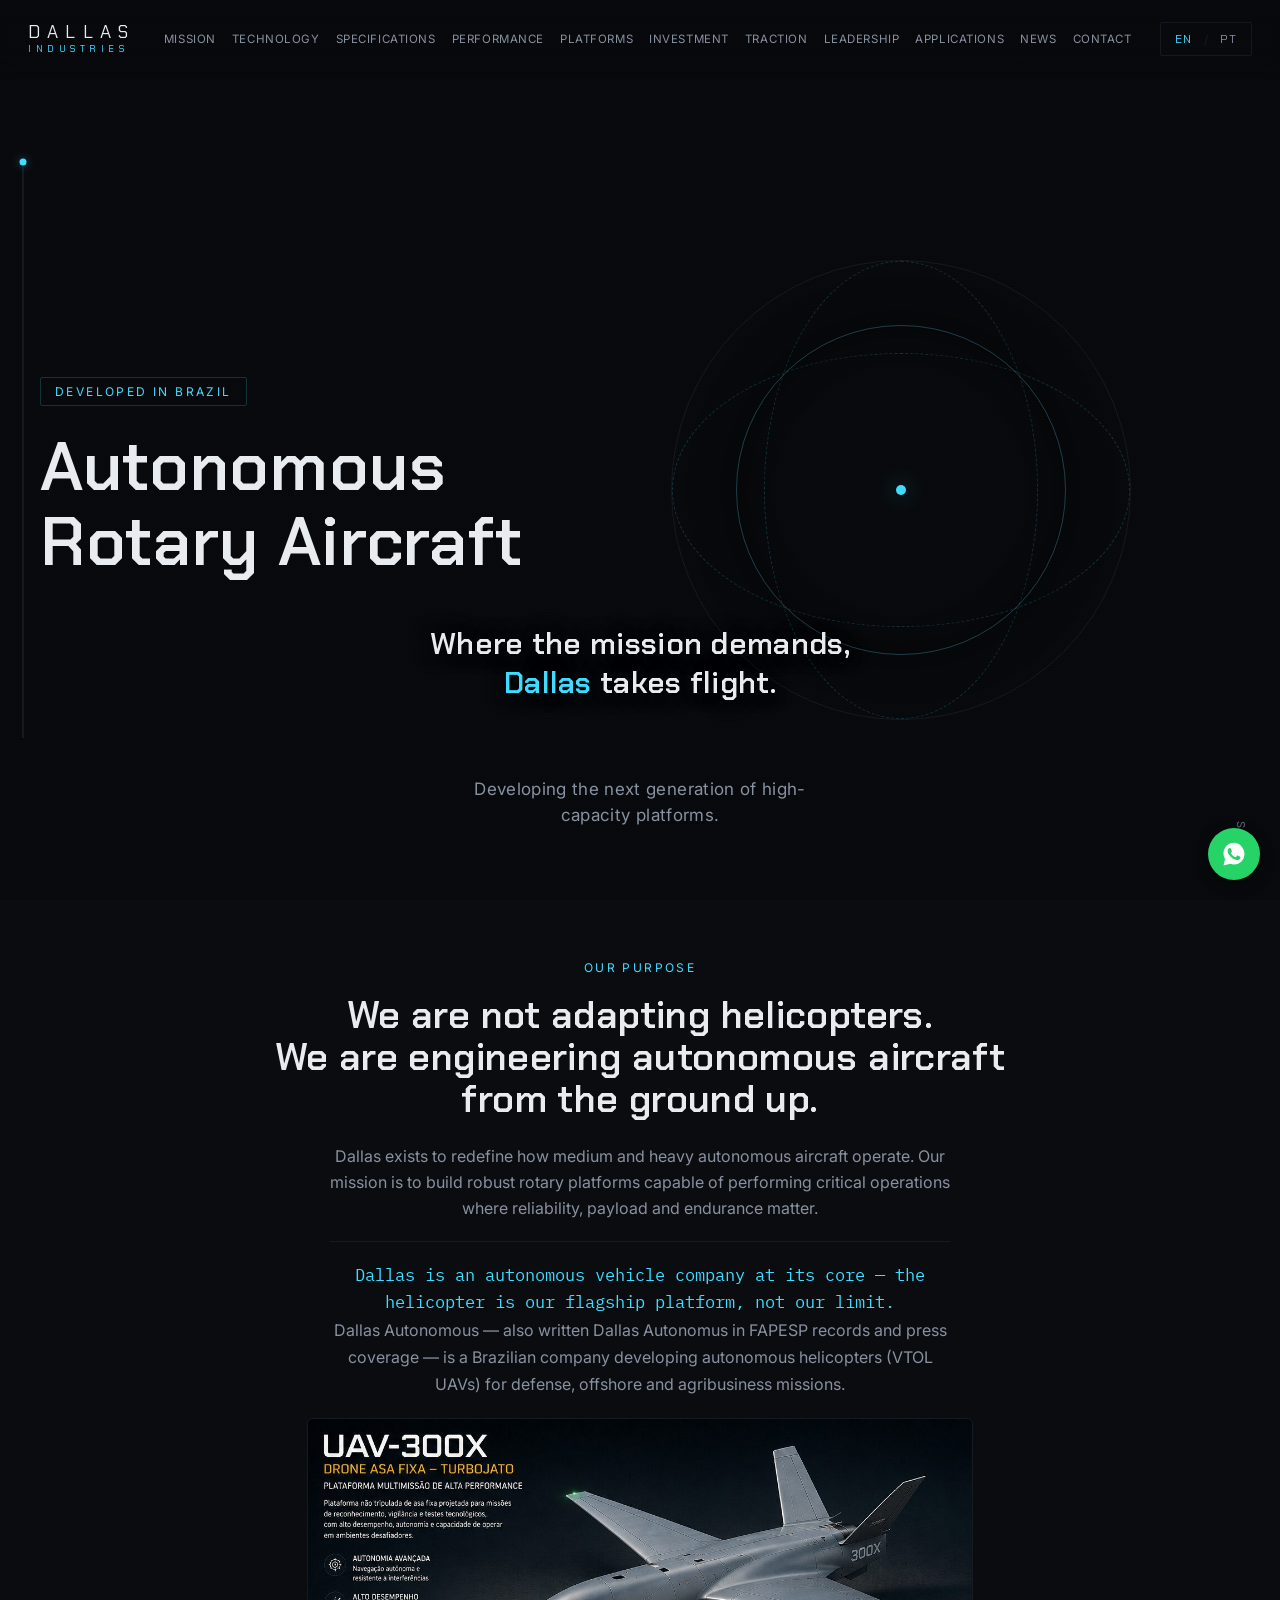
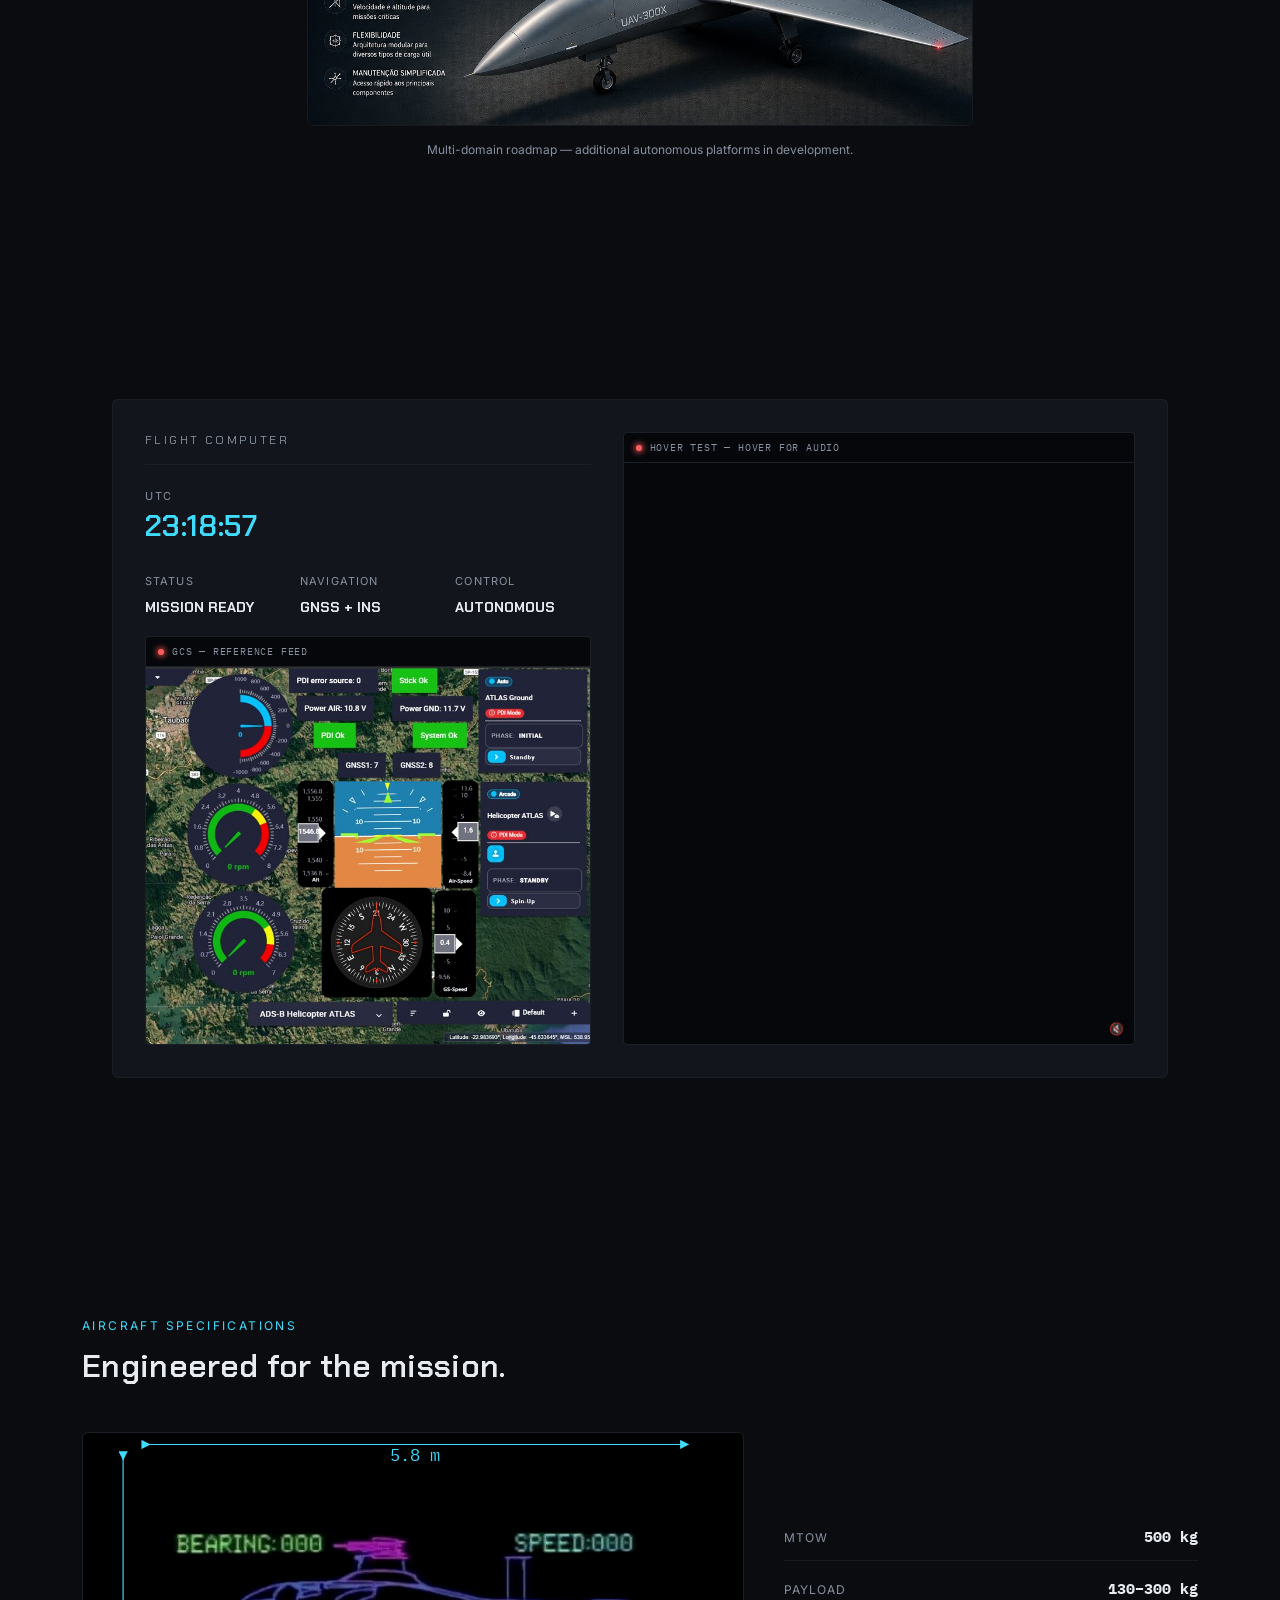
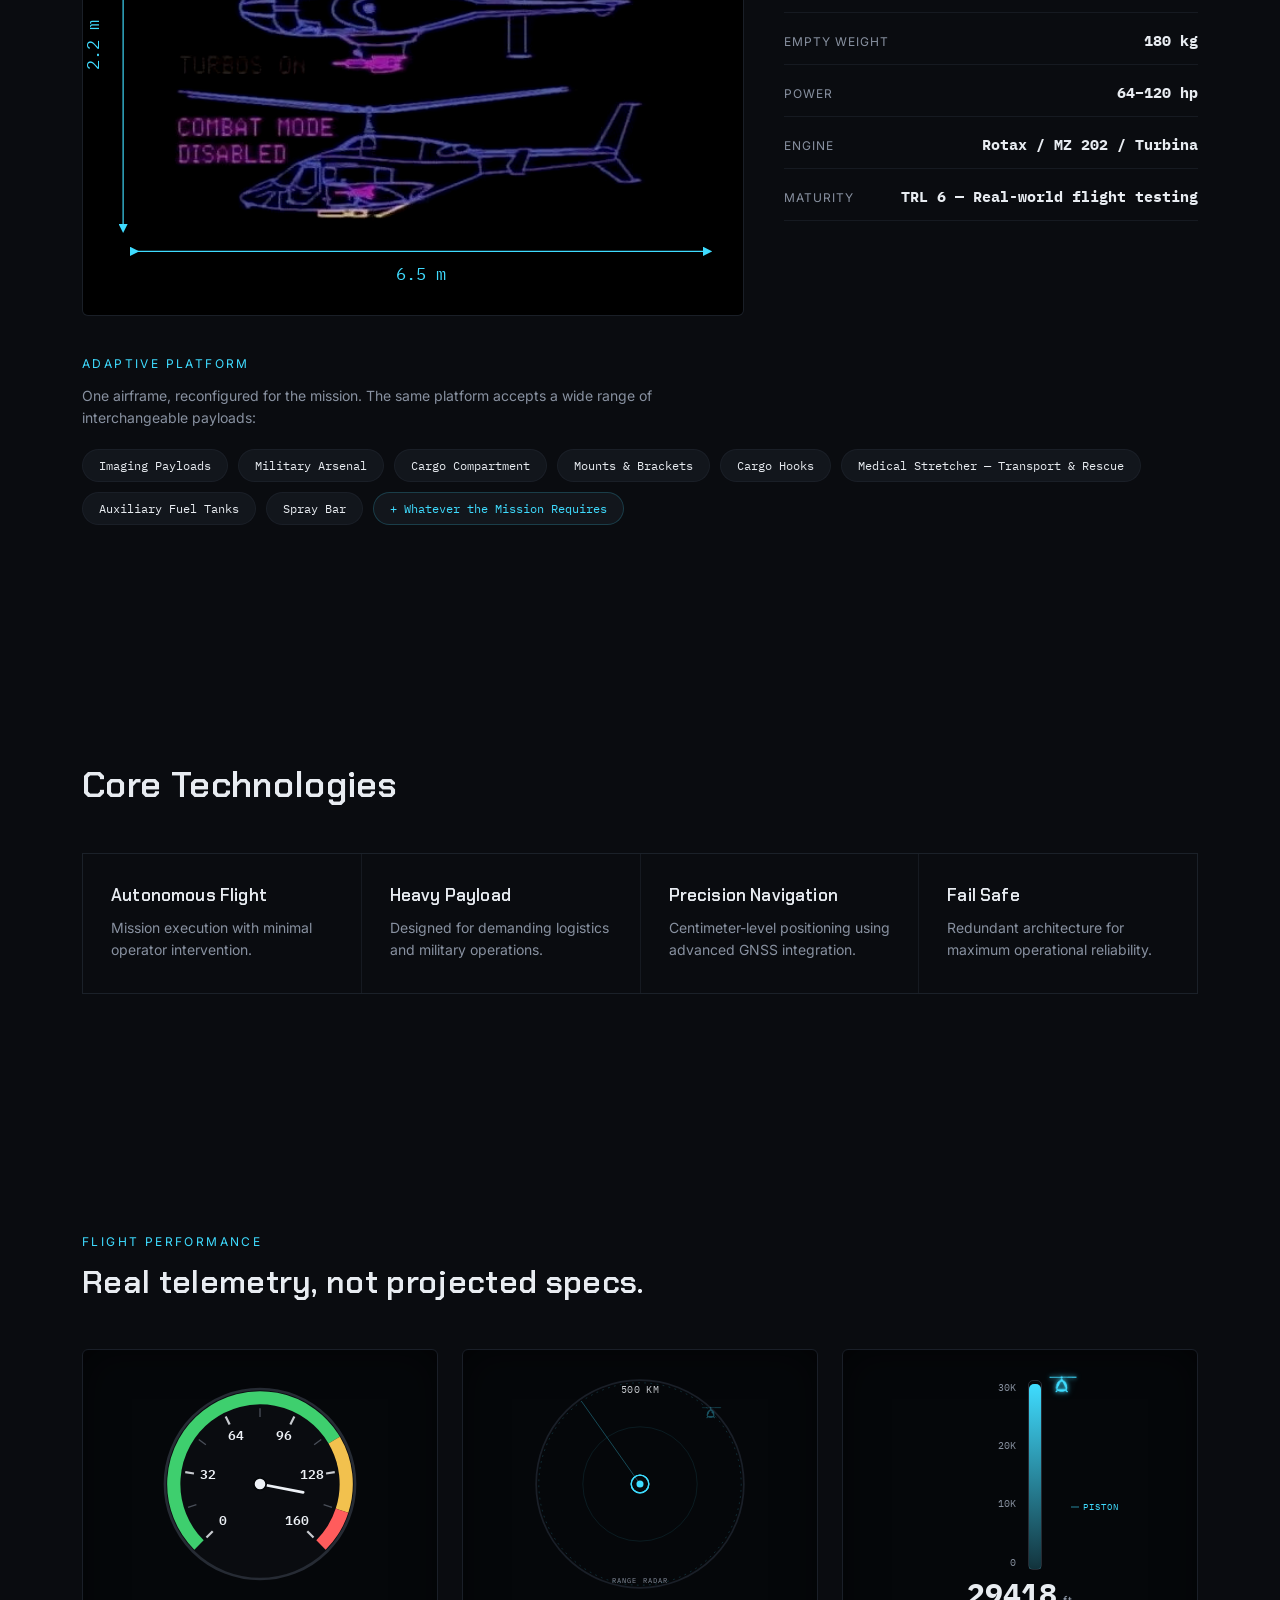
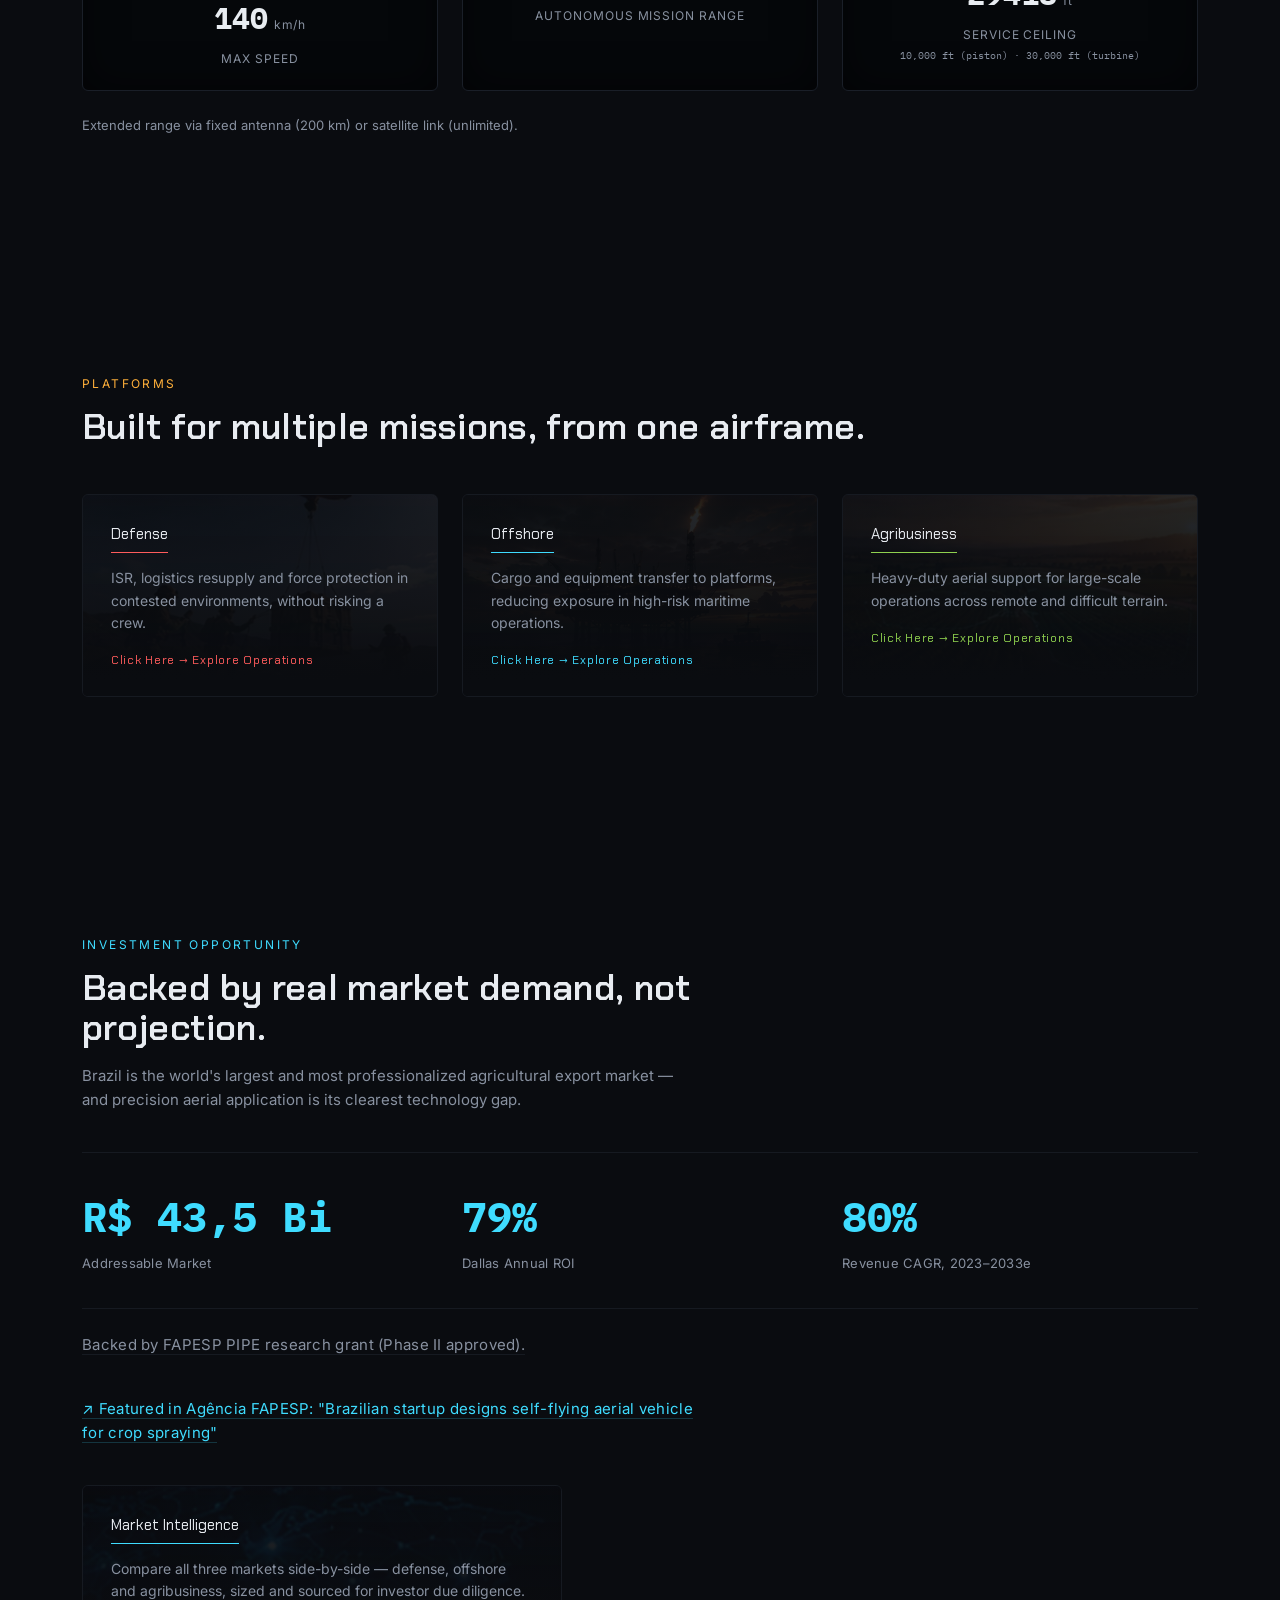
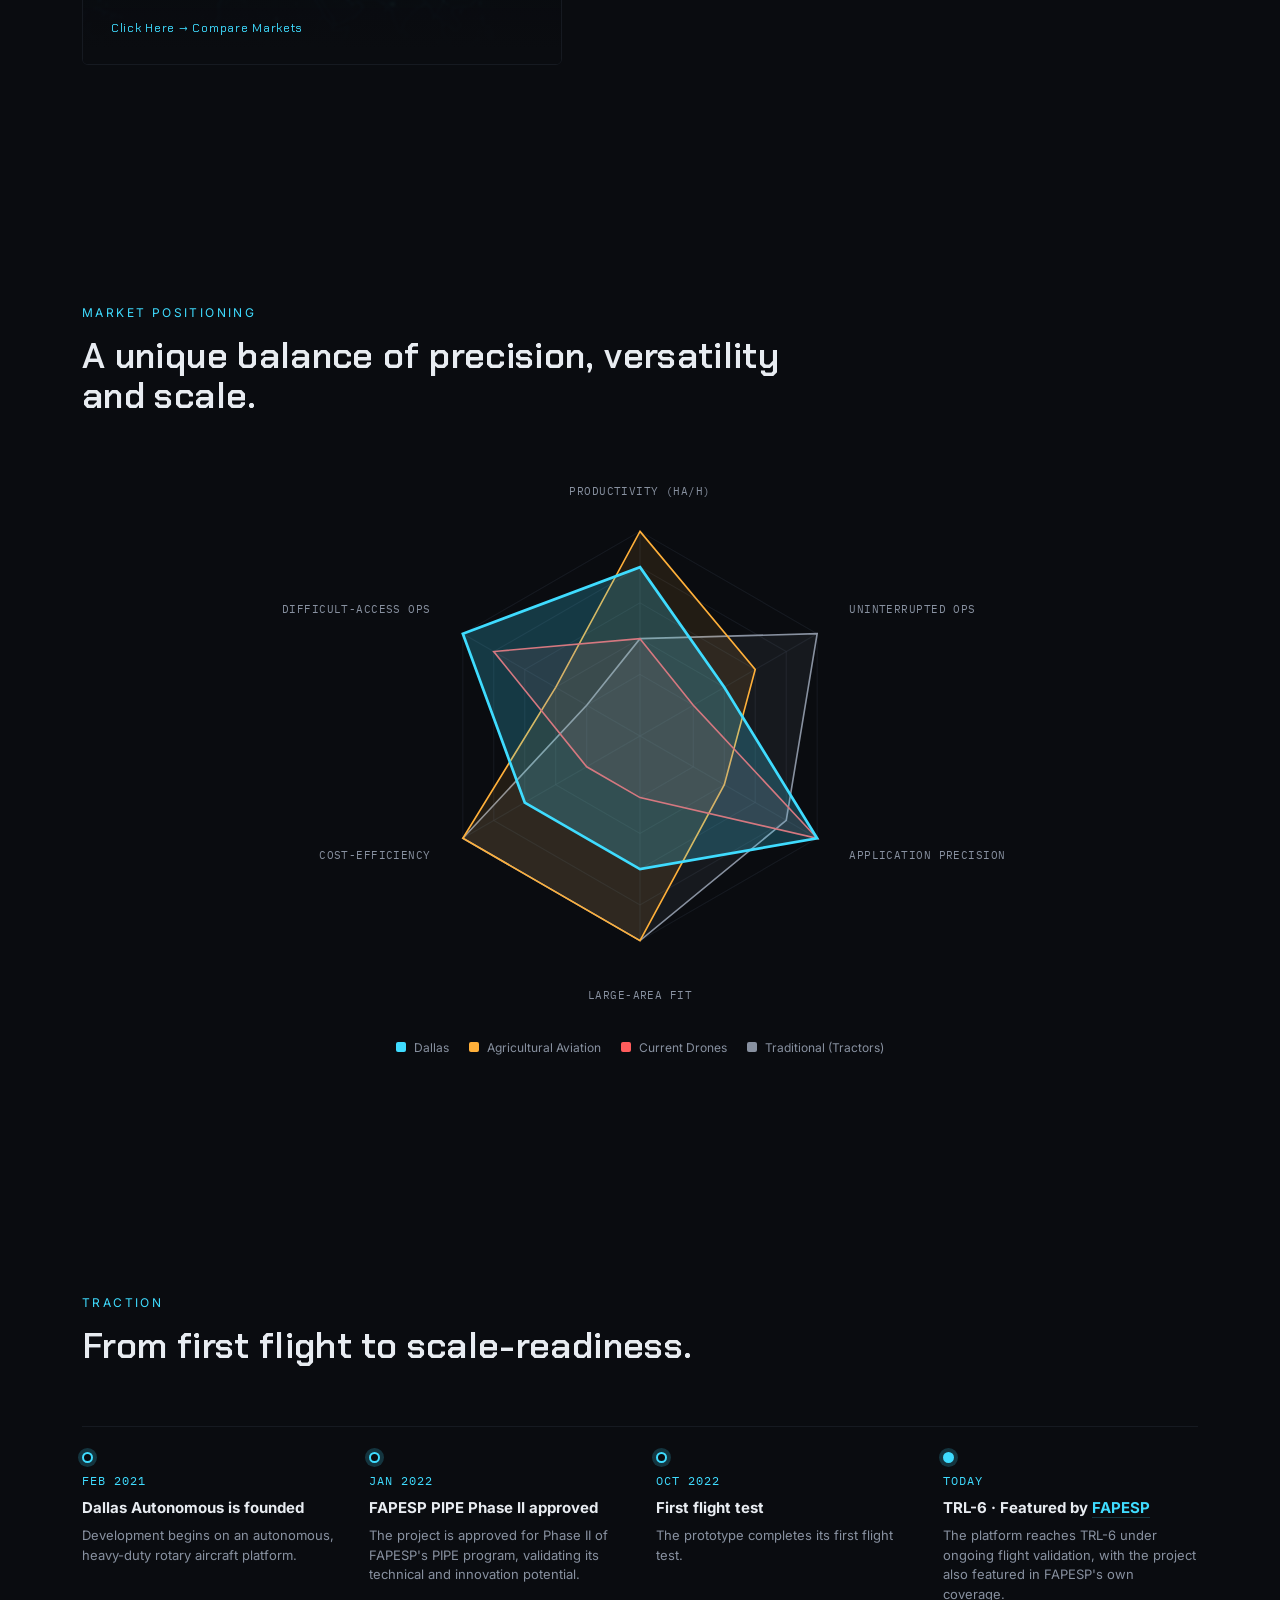
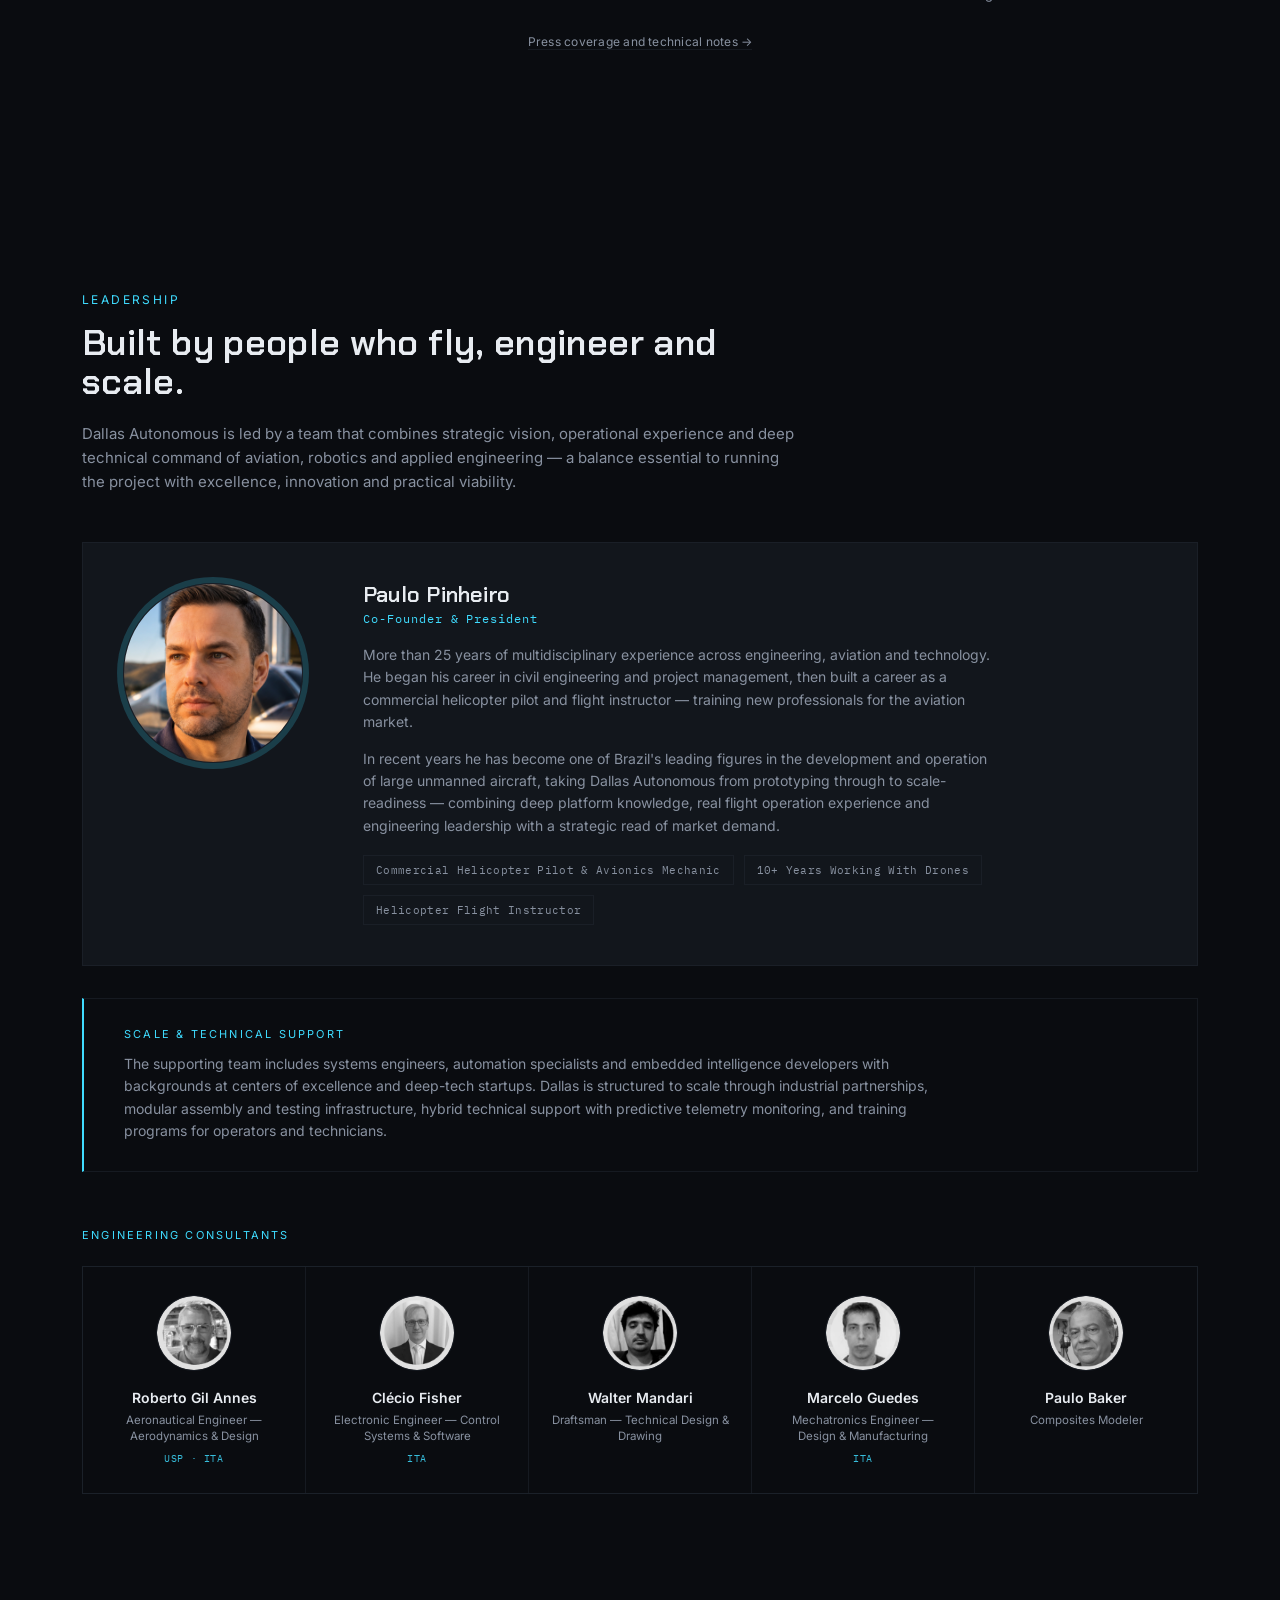
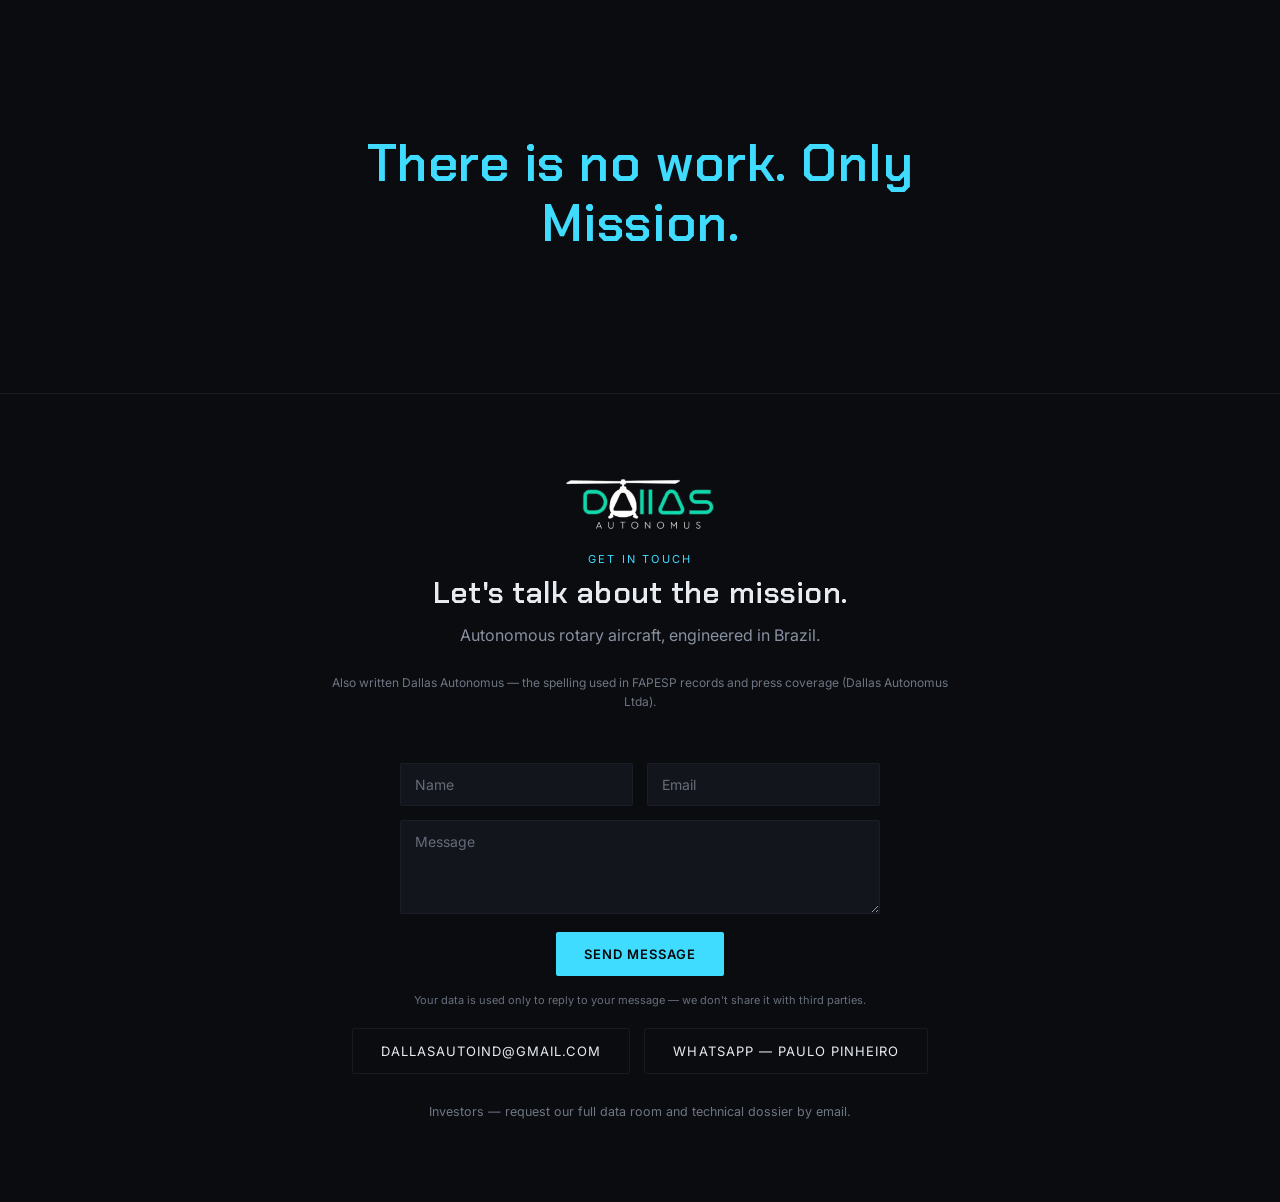
==== commit 8ec1d69f: "V13" ====
--- a/index.html
+++ b/index.html
@@ -3,8 +3,8 @@
 <head>
     <meta charset="UTF-8">
     <meta name="viewport" content="width=device-width, initial-scale=1.0">
-    <title>Dallas Autonomous — Autonomous Rotary Aircraft, Brazil</title>
-    <meta name="description" content="Engineering heavy-duty autonomous helicopter platforms for defense, offshore, agribusiness and critical missions. Developed in Brazil, backed by FAPESP.">
+    <title>Dallas Autonomous (Dallas Autonomus) — Helicóptero Autônomo | Autonomous Helicopter, Brazil</title>
+    <meta name="description" content="Dallas Autonomous (also written Dallas Autonomus) engineers heavy-duty autonomous helicopters for defense, offshore and agribusiness. Developed in Brazil, backed by FAPESP.">
     <link rel="canonical" href="https://dallasautoind.vercel.app/">
     <meta name="google-site-verification" content="mIfZqvlpCifVyD-0aa4AuehtvpADZVEWNUUeqeQapi0" />
     <meta name="msvalidate.01" content="8655831462E0FB0EA332A5DE5210B060" />
@@ -12,13 +12,13 @@
     <meta property="og:type" content="website">
     <meta property="og:site_name" content="Dallas Autonomous">
     <meta property="og:url" content="https://dallasautoind.vercel.app/">
-    <meta property="og:title" content="Dallas Autonomous — Autonomous Rotary Aircraft">
+    <meta property="og:title" content="Dallas Autonomous (Dallas Autonomus) — Autonomous Helicopter">
     <meta property="og:description" content="Engineering heavy-duty autonomous helicopter platforms for defense, offshore, agribusiness and critical missions. Developed in Brazil.">
     <meta property="og:image" content="https://dallasautoind.vercel.app/og-image.jpg">
     <meta property="og:image:width" content="1200">
     <meta property="og:image:height" content="630">
     <meta name="twitter:card" content="summary_large_image">
-    <meta name="twitter:title" content="Dallas Autonomous — Autonomous Rotary Aircraft">
+    <meta name="twitter:title" content="Dallas Autonomous (Dallas Autonomus) — Autonomous Helicopter">
     <meta name="twitter:description" content="Engineering heavy-duty autonomous helicopter platforms for defense, offshore, agribusiness and critical missions.">
     <meta name="twitter:image" content="https://dallasautoind.vercel.app/og-image.jpg">
 
@@ -37,6 +37,8 @@
         "@context": "https://schema.org",
         "@type": "Organization",
         "name": "Dallas Autonomous",
+        "legalName": "Dallas Autonomus Ltda",
+        "alternateName": ["Dallas Autonomus", "Dallas Autonomus Ltda", "Dallas Industries"],
         "url": "https://dallasautoind.vercel.app/",
         "logo": "https://dallasautoind.vercel.app/icons/favicon-512.png",
         "description": "Dallas Autonomous engineers heavy-duty autonomous rotary aircraft platforms for defense, offshore and agribusiness missions, developed in Brazil.",
@@ -94,6 +96,7 @@
             <a href="#traction" data-i18n="nav.traction">Traction</a>
             <a href="#leadership" data-i18n="nav.leadership">Leadership</a>
             <a href="#applications" data-i18n="nav.applications">Applications</a>
+            <a href="news.html" data-news-link data-i18n="nav.news">News</a>
             <a href="#contact" data-i18n="nav.contact">Contact</a>
         </nav>
         <div class="header-right">
@@ -160,6 +163,7 @@
             Dallas is an autonomous vehicle company at its core — the helicopter
             is our flagship platform, not our limit.
         </p>
+        <p class="manifesto-aka" data-i18n="manifesto.aka">Dallas Autonomous — also written Dallas Autonomus in FAPESP records and press coverage — is a Brazilian company developing autonomous helicopters (VTOL UAVs) for defense, offshore and agribusiness missions.</p>
         <img src="uav-300x.jpg" alt="Dallas UAV-300X fixed-wing platform concept" class="manifesto-visual manifesto-visual--secondary" loading="lazy">
         <p class="manifesto-caption" data-i18n="manifesto.roadmapCaption">Multi-domain roadmap — additional autonomous platforms in development.</p>
     </section>
@@ -484,6 +488,7 @@
                 <p data-i18n="traction.m4desc">The platform reaches TRL-6 under ongoing flight validation, with the project also featured in FAPESP's own coverage.</p>
             </div>
         </div>
+        <p class="investment-footnote traction-news"><a href="news.html" data-news-link data-i18n="traction.newsLink">Press coverage and technical notes →</a></p>
     </section>
 
     <!-- LEADERSHIP -->
@@ -559,6 +564,7 @@
             <small class="footer-eyebrow" data-i18n="footer.eyebrow">GET IN TOUCH</small>
             <h3 class="footer-heading" data-i18n="footer.heading">Let's talk about the mission.</h3>
             <p data-i18n="footer.tagline">Autonomous rotary aircraft, engineered in Brazil.</p>
+            <p class="footer-aka" data-i18n="footer.aka">Also written Dallas Autonomus — the spelling used in FAPESP records and press coverage (Dallas Autonomus Ltda).</p>
 
             <form class="contact-form" id="contactForm" action="https://formsubmit.co/dallasautoind@gmail.com" method="POST">
                 <input type="hidden" name="_subject" value="New contact — Dallas Autonomous website">
--- a/style.css
+++ b/style.css
@@ -2210,3 +2210,59 @@
 header:has(nav.nav-open) ~ .whatsapp-float {
     display: none;
 }
+
+
+/* ---------- Alternate spelling / entity lines (SEO + clarity) ---------- */
+.footer-aka {
+    max-width: 640px;
+    margin: 2px auto 10px;
+    font-size: 12px;
+    line-height: 1.6;
+    color: var(--text-dim);
+    opacity: 0.8;
+}
+
+.manifesto-aka {
+    max-width: 760px;
+    margin-top: 18px;
+    font-size: 14px;
+    line-height: 1.7;
+    color: var(--text-dim);
+}
+
+.traction-news {
+    margin-top: 28px;
+    text-align: center;
+}
+
+/* =====================================================
+   HEADER FIT — 11 nav links no longer overflow laptop widths
+   (compact spacing up to 1599px, hamburger menu up to 1279px)
+===================================================== */
+@media (min-width: 1280px) and (max-width: 1599px) {
+    header { padding: 22px 28px; }
+    nav { gap: clamp(12px, 1.25vw, 20px); }
+    nav a { font-size: 11.5px; letter-spacing: 0.05em; }
+    .header-right { gap: 14px; }
+}
+
+@media (min-width: 861px) and (max-width: 1279px) {
+    nav {
+        display: none;
+        position: absolute;
+        top: 100%;
+        left: 0;
+        right: 0;
+        flex-direction: column;
+        gap: 0;
+        background: var(--panel);
+        border-top: 1px solid var(--panel-border);
+        padding: 12px 0;
+    }
+
+    nav.nav-open { display: flex; }
+
+    nav a { padding: 14px 40px; }
+
+    .nav-toggle { display: flex; }
+}
